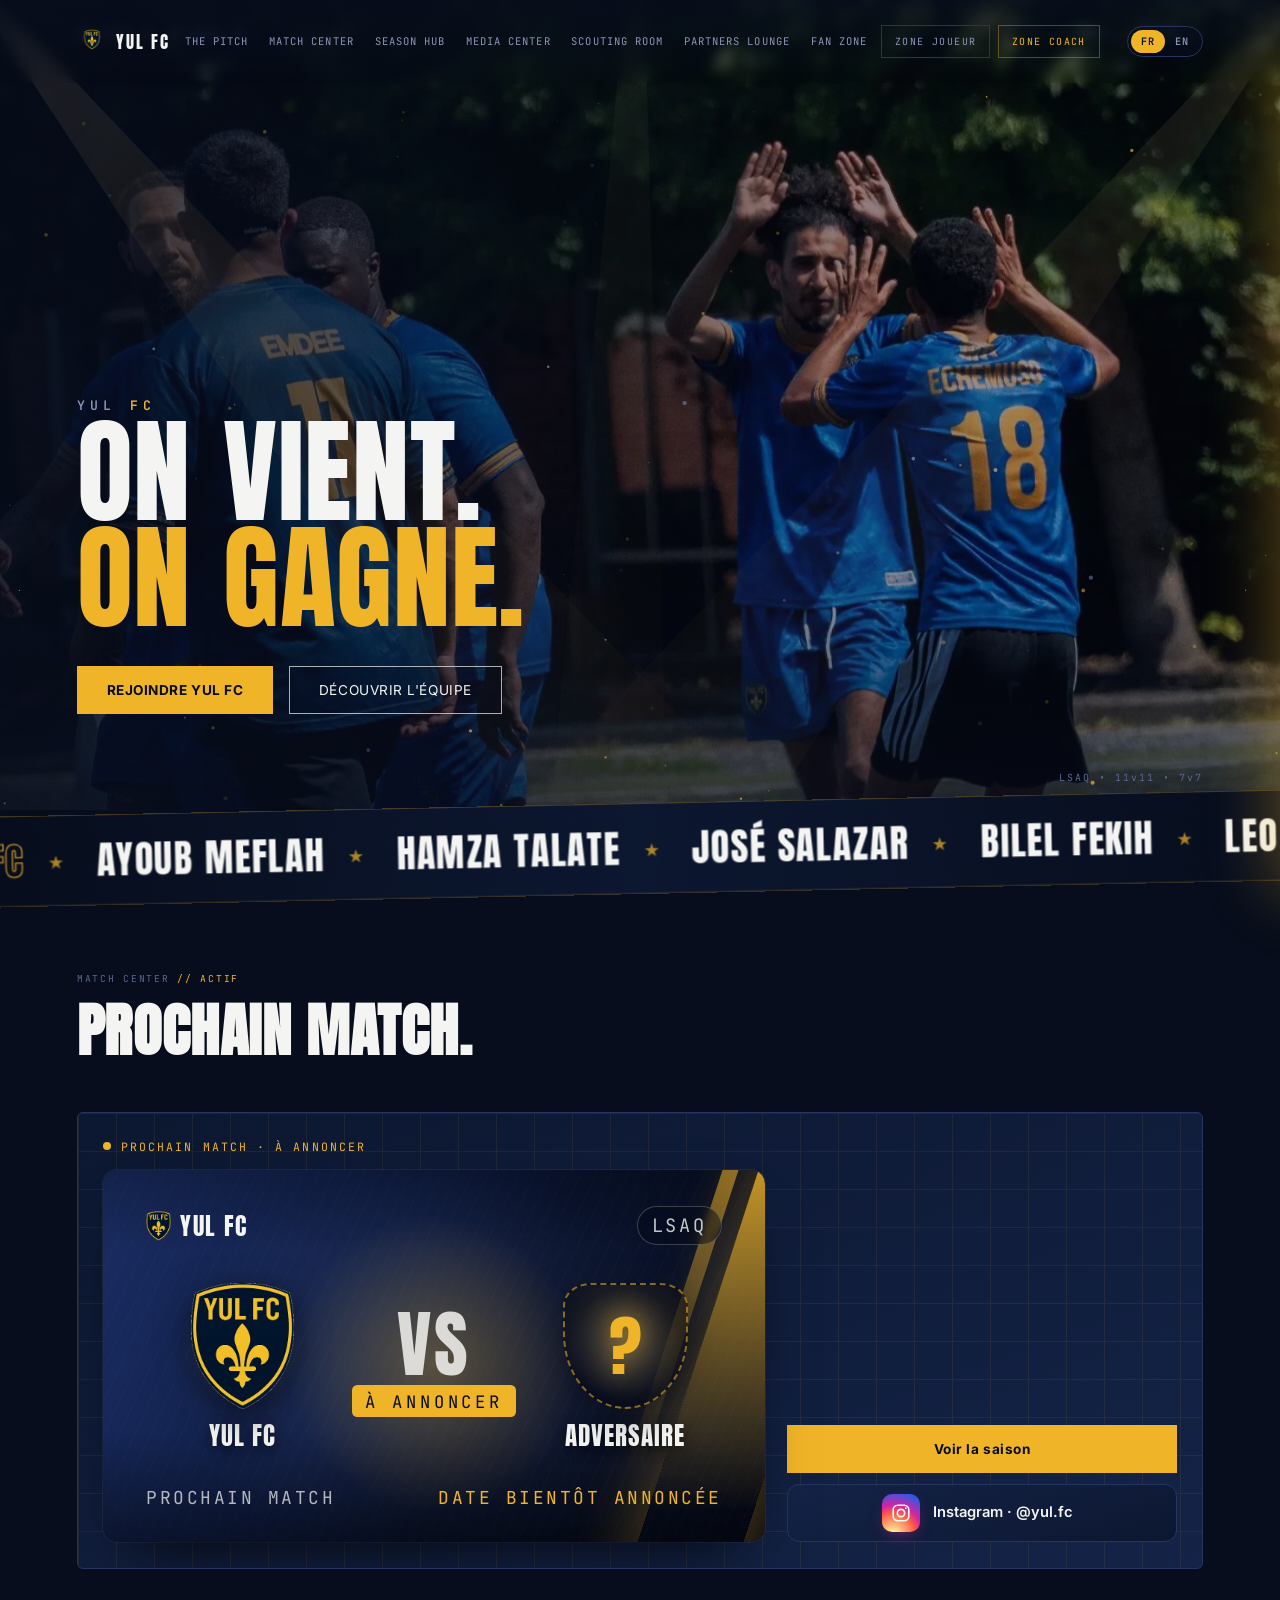
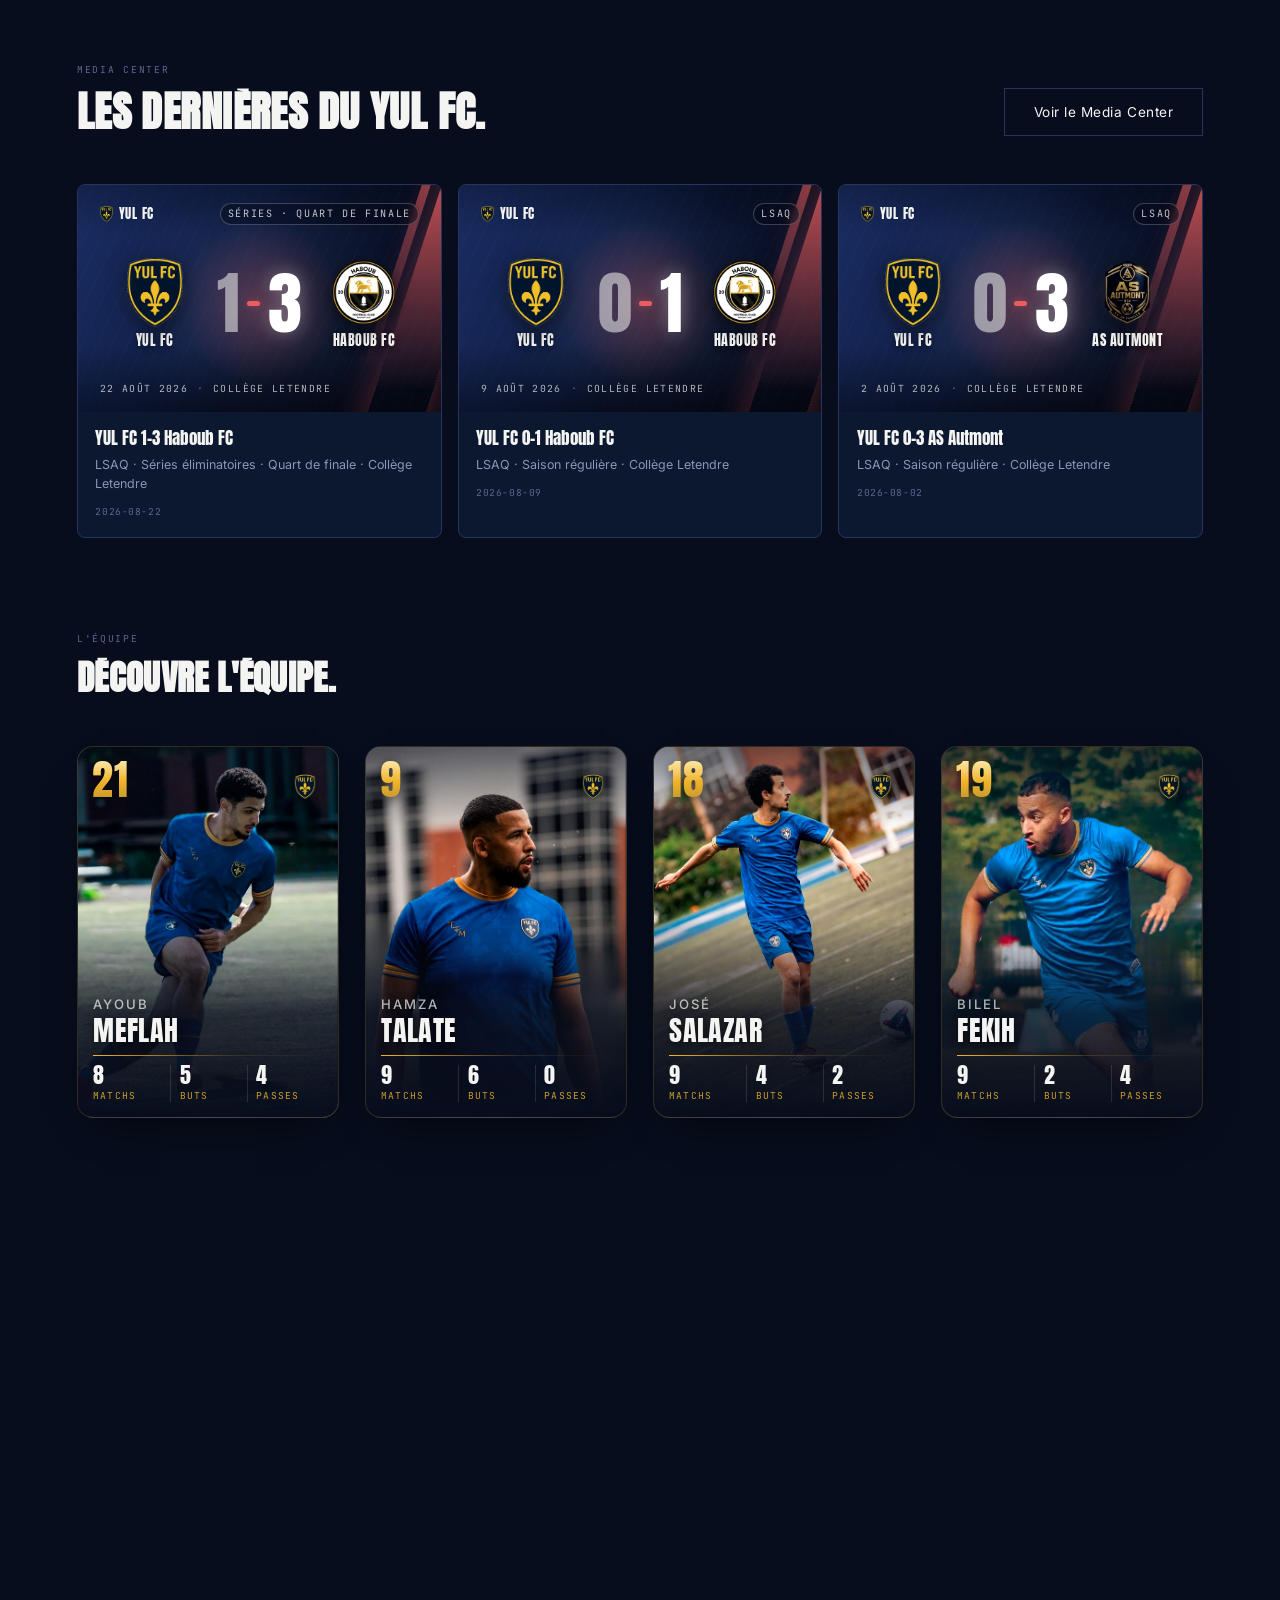
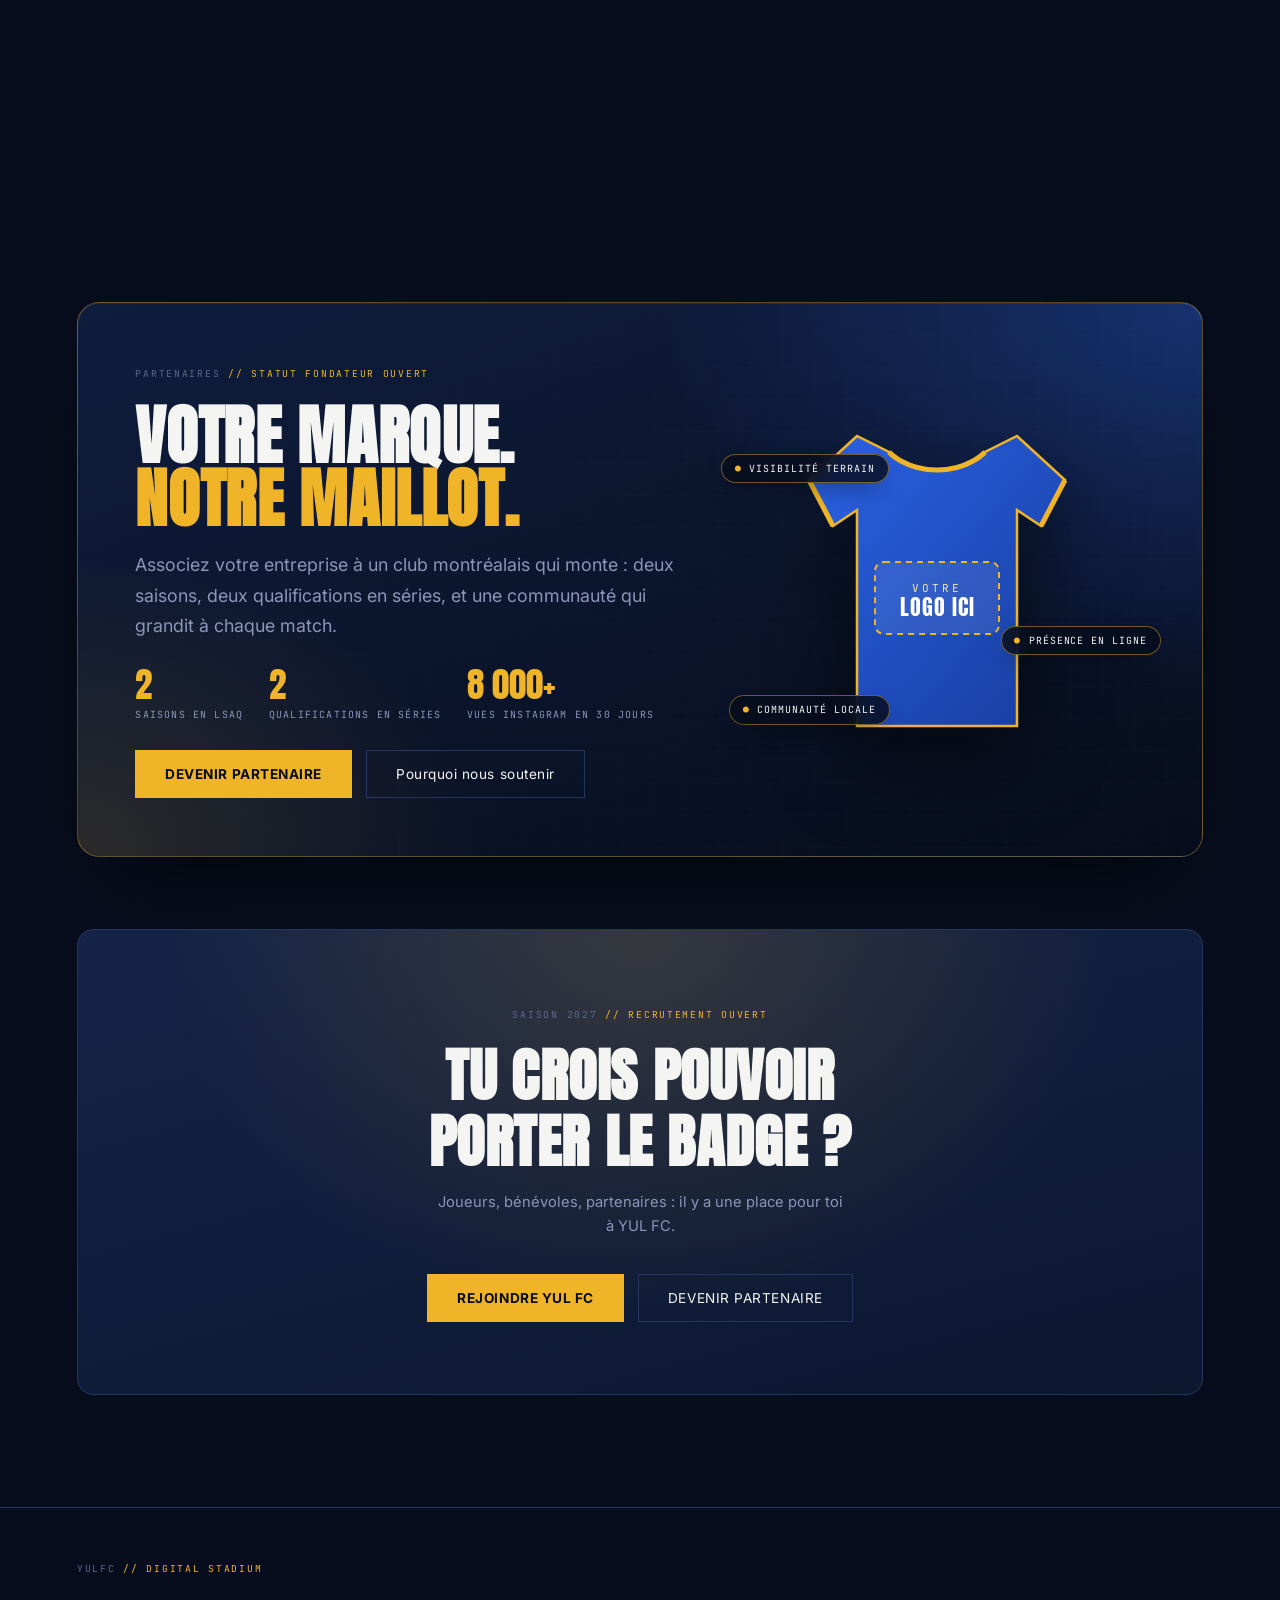
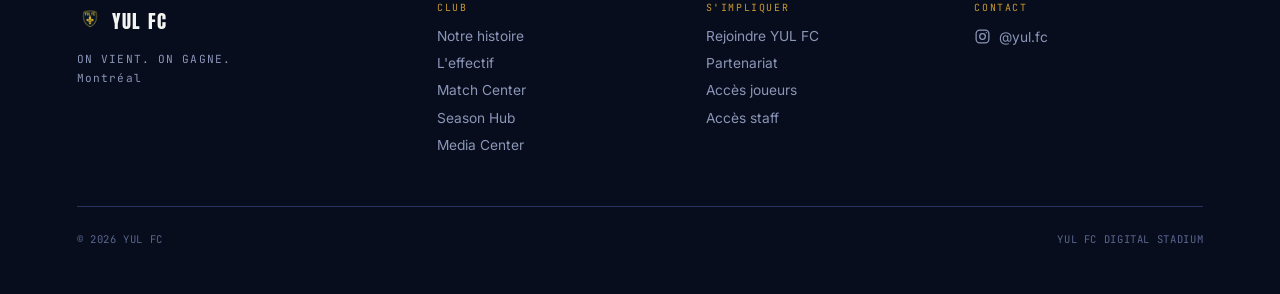
==== index.html @ a4aa226e "Lien Instagram épuré : sans sous-titre ni flèche Co-Authored-By: Claude Opus 5.5 <noreply@anthropic." ====
<!DOCTYPE html>
<html lang="fr">
<head>
<meta charset="UTF-8">
<meta name="viewport" content="width=device-width, initial-scale=1.0, viewport-fit=cover">
<title>YUL FC | On vient. On gagne.</title>
<link rel="icon" href="/favicon.ico" sizes="any">
<link rel="icon" type="image/png" sizes="32x32" href="/fx/favicon-32.png">
<link rel="apple-touch-icon" href="/fx/apple-touch-icon.png">
<link rel="manifest" href="/site.webmanifest">
<meta name="description" content="YUL FC, club de football amateur, Montréal. On vient. On gagne.">
<link rel="preconnect" href="https://fonts.googleapis.com">
<link href="https://fonts.googleapis.com/css2?family=Anton&family=Inter:wght@400;500;600;700;800&family=JetBrains+Mono:wght@400;500;600&display=swap" rel="stylesheet">
<style>
/* ============================================================
   YUL FC · TOKENS
   Navy: #070D1C (void) / #0C1730 (surface) / #142347 (raised)
   Gold: #F0B429 (signal) / #C99A2E (muted) / #FCE7A6 (pale)
   White: #F4F5F2 (ink) / #98A2C0 (dim)
   Display: Anton (condensed, sporty, headline only)
   Body: Inter
   Data: JetBrains Mono (stats, coordinates, timers)
   Signature: tactical coordinate grid + fleur-de-lis mark, drawn as
   live "pitch data" behind content · the club's crest becomes the
   site's visual language, not just a logo in the corner.
============================================================ */
:root{
  --void:#070D1C;
  --surface:#0C1730;
  --raised:#142347;
  --raised-2:#1B2E5C;
  --line:#26355F;
  --gold:#F0B429;
  --gold-dim:#C99A2E;
  --gold-pale:#FCE7A6;
  --ink:#F4F5F2;
  --dim:#8B96B8;
  --dim-2:#5B6690;
  --win:#3DDC84;
  --draw:#F0B429;
  --loss:#E85D5D;
  --ff-display:'Anton', sans-serif;
  --ff-body:'Inter', sans-serif;
  --ff-mono:'JetBrains Mono', monospace;
}
*{box-sizing:border-box; margin:0; padding:0;}
html{scroll-behavior:smooth;}
body{
  background:var(--void);
  color:var(--ink);
  font-family:var(--ff-body);
  overflow-x:hidden;
  -webkit-font-smoothing:antialiased;
}
@media (prefers-reduced-motion: reduce){
  *{animation-duration:0.01ms !important; animation-iteration-count:1 !important; transition-duration:0.01ms !important; scroll-behavior:auto !important;}
}
a{color:inherit; text-decoration:none;}
button{font-family:inherit; cursor:pointer;}
img{display:block; max-width:100%;}
::selection{background:var(--gold); color:var(--void);}

.eyebrow{
  font-family:var(--ff-mono);
  font-size:.72rem;
  letter-spacing:.28em;
  text-transform:uppercase;
  color:var(--gold);
  display:flex;
  align-items:center;
  gap:.6rem;
}
.eyebrow::before{
  content:'';
  width:22px; height:1px;
  background:var(--gold);
}
.section-pad{padding:7rem 6vw;}
@media (max-width:768px){ .section-pad{padding:4.5rem 6vw;} }

h1,h2,h3{ font-family:var(--ff-display); text-transform:uppercase; letter-spacing:.01em; line-height:0.95; }

/* Focus visibility */
a:focus-visible, button:focus-visible, input:focus-visible, textarea:focus-visible{
  outline:2px solid var(--gold); outline-offset:3px;
}


/* ============================================================
   INTRO / OPENING SEQUENCE
============================================================ */
#intro{
  position:fixed; inset:0; z-index:10000; background:var(--void);
  display:flex; align-items:center; justify-content:center; flex-direction:column;
  transition:opacity .5s ease, visibility .5s ease;
}
#intro.hide{ opacity:0; visibility:hidden; pointer-events:none; }
.intro-crest{
  width:72px; height:auto; opacity:0; transform:scale(.85);
  animation:crestIn .7s ease forwards .15s;
  filter:drop-shadow(0 0 24px rgba(240,180,41,.25));
}
@keyframes crestIn{ to{opacity:1; transform:scale(1);} }
.intro-line{
  width:0; height:1px; background:linear-gradient(90deg, transparent, var(--gold), transparent);
  margin:1.1rem 0; animation:lineSweep .5s ease forwards .55s;
}
@keyframes lineSweep{ to{width:180px;} }
.intro-word{
  font-family:var(--ff-display); font-size:1.6rem; letter-spacing:.4em; padding-left:.4em;
  opacity:0; animation:wordIn .4s ease forwards .8s;
}
@keyframes wordIn{ to{opacity:1;} }
.intro-tagline{
  font-family:var(--ff-mono); font-size:.7rem; letter-spacing:.3em; color:var(--gold-dim);
  margin-top:.8rem; opacity:0; animation:wordIn .4s ease forwards 1.15s;
}

/* ============================================================
   NAV
============================================================ */
header{
  position:fixed; top:0; left:0; right:0; z-index:500;
  display:flex; align-items:center; justify-content:space-between;
  padding:1.2rem 6vw;
  background:linear-gradient(180deg, rgba(7,13,28,.85), transparent);
  backdrop-filter:blur(6px);
}
.brand{ display:flex; align-items:center; gap:.6rem; }
.brand img{ width:30px; }
.brand span{ font-family:var(--ff-display); font-size:1.05rem; letter-spacing:.12em; }
nav.desktop-nav{ display:flex; gap:2.2rem; }
nav.desktop-nav a{
  font-family:var(--ff-mono); font-size:.72rem; letter-spacing:.14em; text-transform:uppercase;
  color:var(--dim); position:relative; padding-bottom:4px;
}
nav.desktop-nav a::after{
  content:''; position:absolute; left:0; bottom:0; width:0; height:1px; background:var(--gold);
  transition:width .25s ease;
}
nav.desktop-nav a:hover{ color:var(--ink); }
nav.desktop-nav a:hover::after{ width:100%; }
.nav-cta{
  font-family:var(--ff-mono); font-size:.72rem; letter-spacing:.14em; text-transform:uppercase;
  border:1px solid var(--gold); color:var(--gold); padding:.6rem 1.1rem;
  transition:background .25s ease, color .25s ease;
}
.nav-cta:hover{ background:var(--gold); color:var(--void); }
@media (max-width:900px){ nav.desktop-nav{ display:none; } #navCtaDesktop{ display:none; } }

/* Mobile menu */
.menu-btn{
  display:none; flex-direction:column; gap:5px; background:none; border:none; padding:.4rem;
  z-index:600;
}
.menu-btn span{ width:22px; height:2px; background:var(--ink); transition:transform .25s ease, opacity .25s ease; }
.menu-btn.open span:nth-child(1){ transform:translateY(7px) rotate(45deg); }
.menu-btn.open span:nth-child(2){ opacity:0; }
.menu-btn.open span:nth-child(3){ transform:translateY(-7px) rotate(-45deg); }
@media (max-width:900px){ .menu-btn{ display:flex; } }

.mobile-menu{
  position:fixed; inset:0; z-index:400; background:var(--void);
  display:flex; flex-direction:column; align-items:center; justify-content:center; gap:2rem;
  opacity:0; visibility:hidden; transform:translateY(-12px);
  transition:opacity .3s ease, visibility .3s ease, transform .3s ease;
}
.mobile-menu.open{ opacity:1; visibility:visible; transform:translateY(0); }
.mobile-menu a{
  font-family:var(--ff-display); font-size:1.8rem; letter-spacing:.04em; color:var(--ink);
}
.mobile-menu a:hover{ color:var(--gold); }
.mobile-menu .nav-cta{ margin-top:1rem; }

/* ============================================================
   HERO
============================================================ */
.hero{
  position:relative; min-height:90svh; display:flex; align-items:flex-end;
  padding:0 6vw 6rem; overflow:hidden;
  background:var(--void);
}
.hero-photo{
  position:absolute; inset:0; z-index:0; overflow:hidden; background:var(--surface);
}
.hero-photo-img{
  position:absolute; inset:0; width:100%; height:100%;
  object-fit:cover; object-position:50% 50%;
  --pan-x:70%; --pan-y:40%; --pan-scale:1.26;
  transform:scale(var(--pan-scale));
  transform-origin:var(--pan-x) var(--pan-y);
  animation:heroPhotoZoom 28s ease-in-out infinite alternate;
  will-change:transform;
}
@keyframes heroPhotoZoom{
  from{ transform:scale(var(--pan-scale)); }
  to{ transform:scale(calc(var(--pan-scale) + .06)); }
}
.hero-photo::after{
  content:''; position:absolute; inset:0; pointer-events:none;
  background:
    linear-gradient(90deg, rgba(7,13,28,.82) 0%, rgba(7,13,28,.5) 34%, rgba(7,13,28,.16) 62%, rgba(7,13,28,.05) 100%),
    linear-gradient(0deg, rgba(7,13,28,.5) 0%, rgba(7,13,28,0) 28%),
    rgba(7,13,28,.3);
}
.hero-coords{
  position:absolute; z-index:2; top:1.6rem; left:6vw; right:6vw;
  display:flex; justify-content:space-between;
  font-family:var(--ff-mono); font-size:.66rem; letter-spacing:.15em; color:var(--dim-2);
  pointer-events:none;
}
.hero-content{ position:relative; z-index:2; max-width:900px; }
.hero-content .eyebrow{ margin-bottom:1.4rem; opacity:0; animation:riseIn .7s ease forwards 1.4s; }
.hero-content .eyebrow:empty{ display:none; }
.hero-title{
  font-family:var(--ff-mono); font-size:.82rem; font-weight:600;
  letter-spacing:.4em; line-height:1; color:var(--dim);
  opacity:0; animation:riseIn .8s cubic-bezier(.2,.8,.2,1) forwards 1.5s;
}
.hero-title .accent{ color:var(--gold); }
.hero-motto{
  font-family:var(--ff-display); font-size:clamp(3.2rem, 9vw, 7.2rem); letter-spacing:.005em;
  line-height:.92; margin-top:.4rem;
  opacity:0; animation:riseIn .8s ease forwards 1.75s;
}
.hero-motto .w{ color:var(--ink); display:block; }
.hero-motto .g{ color:var(--gold); display:block; }
@keyframes riseIn{ from{opacity:0; transform:translateY(22px);} to{opacity:1; transform:translateY(0);} }
.hero-sub{
  margin-top:1.6rem; max-width:460px; color:var(--dim); font-size:.98rem; line-height:1.6;
  opacity:0; animation:riseIn .8s ease forwards 2s;
}
.hero-actions{ margin-top:2.2rem; display:flex; gap:1rem; flex-wrap:wrap; opacity:0; animation:riseIn .8s ease forwards 2.2s; }
.btn-primary{
  background:var(--gold); color:var(--void); font-weight:700; font-size:.85rem;
  letter-spacing:.04em; padding:.95rem 1.8rem; border:1px solid var(--gold);
  transition:transform .2s ease, box-shadow .2s ease;
}
.btn-primary:hover{ transform:translateY(-2px); box-shadow:0 10px 30px -8px rgba(240,180,41,.55); }
.btn-ghost{
  border:1px solid var(--line); color:var(--ink); font-size:.85rem; letter-spacing:.04em;
  padding:.95rem 1.8rem; transition:border-color .2s ease, background .2s ease, color .2s ease;
}
.btn-ghost:hover{ border-color:var(--gold); background:rgba(240,180,41,.06); }
.hero-actions .btn-ghost{ border-color:rgba(244,245,242,.7); background:rgba(7,13,28,.15); }
.hero-format-tag{
  position:absolute; z-index:2; bottom:1.6rem; right:6vw;
  font-family:var(--ff-mono); font-size:.62rem; letter-spacing:.2em; color:var(--dim-2);
  opacity:0; animation:riseIn .8s ease forwards 2.4s;
  pointer-events:none;
}
.scroll-cue{
  position:absolute; z-index:2; bottom:1.6rem; left:6vw; display:flex; align-items:center; gap:.6rem;
  font-family:var(--ff-mono); font-size:.62rem; letter-spacing:.2em; color:var(--dim-2);
  opacity:0; animation:riseIn .8s ease forwards 2.4s;
}
.scroll-cue .bar{ width:1px; height:34px; background:linear-gradient(180deg,var(--gold),transparent); position:relative; overflow:hidden;}
.scroll-cue .bar::after{
  content:''; position:absolute; top:-34px; left:0; width:100%; height:100%; background:var(--gold);
  animation:scrollTick 1.8s ease-in-out infinite;
}
@keyframes scrollTick{ 50%{ top:34px; } 100%{ top:34px; } }
@media (max-width:900px){
  .hero-photo-img{ --pan-x:64%; --pan-y:28%; --pan-scale:1.06; }
  .hero-photo::after{
    background:
      linear-gradient(0deg, rgba(7,13,28,.9) 0%, rgba(7,13,28,.4) 46%, rgba(7,13,28,.15) 68%),
      rgba(7,13,28,.26);
  }
}
@media (max-width:640px){
  .hero{ min-height:92svh; padding:0 6vw 5.5rem; }
  .hero-actions{ flex-direction:column; align-items:flex-start; gap:.9rem; }
  .hero-actions .btn-ghost{
    border:none; padding:0; background:none; color:var(--dim);
    font-size:.85rem; letter-spacing:.03em; text-decoration:underline; text-underline-offset:4px;
  }
  .hero-actions .btn-ghost:hover{ border-color:transparent; background:none; color:var(--ink); }
  .hero-format-tag{ display:none; }
}

/* ============================================================
   LIVE TICKER
============================================================ */
.ticker-wrap{
  background:var(--surface); border-top:1px solid var(--line); border-bottom:1px solid var(--line);
  padding:.85rem 0; overflow:hidden; position:relative;
}
.ticker-track{
  display:flex; gap:3.5rem; white-space:nowrap; width:max-content;
  animation:tickerMove 22s linear infinite;
  font-family:var(--ff-mono); font-size:.78rem; letter-spacing:.08em; color:var(--dim);
}
@keyframes tickerMove{ from{transform:translateX(0);} to{transform:translateX(-50%);} }
.ticker-track b{ color:var(--gold); }
.ticker-track .dot{ color:var(--dim-2); }

/* ============================================================
   SECTION HEADS
============================================================ */
.section-head{ display:flex; align-items:flex-end; justify-content:space-between; margin-bottom:3rem; gap:2rem; flex-wrap:wrap; }
.section-title{ font-size:clamp(2.2rem,5vw,3.6rem); line-height:1.15; }
.section-note{ max-width:340px; color:var(--dim); font-size:.92rem; line-height:1.6; padding-bottom:.4rem; }

/* ============================================================
   MATCH CENTER
============================================================ */
.match-center{ background:var(--void); }
.match-card{
  background:linear-gradient(160deg, var(--surface), var(--raised));
  border:1px solid var(--line); border-radius:6px; padding:3rem;
  position:relative; overflow:hidden;
}
.match-card::before{
  content:''; position:absolute; inset:0; opacity:.08; pointer-events:none;
  background-image:
    linear-gradient(var(--gold) 1px, transparent 1px),
    linear-gradient(90deg, var(--gold) 1px, transparent 1px);
  background-size:38px 38px;
}
.match-status{
  font-family:var(--ff-mono); font-size:.68rem; letter-spacing:.2em; color:var(--gold);
  display:flex; align-items:center; gap:.5rem; margin-bottom:2rem; position:relative; z-index:1;
}
.match-status .pulse{ width:6px; height:6px; border-radius:50%; background:var(--gold); animation:pulse 1.6s ease-in-out infinite; }
@keyframes pulse{ 0%,100%{opacity:1; transform:scale(1);} 50%{opacity:.4; transform:scale(1.4);} }
.match-teams{
  display:grid; grid-template-columns:1fr auto 1fr; align-items:center; gap:1.5rem;
  position:relative; z-index:1;
}
.team-block{ text-align:center; }
.team-crest{
  width:64px; height:64px; border-radius:50%; margin:0 auto .9rem;
  display:flex; align-items:center; justify-content:center;
  background:var(--raised-2); border:1px solid var(--line);
  font-family:var(--ff-display); font-size:1.1rem; color:var(--gold);
}
.team-crest.yul img{ width:38px; }
.team-crest.has-logo, .mp-team .crest.has-logo{ background:transparent; border-color:transparent; }
/* écusson YUL à la même taille que les logos adverses */
.team-crest.yul img{ width:auto !important; height:86%; }
.mp-team .crest.yul img{ width:auto !important; height:86%; }
.team-crest .opp-logo{ width:100%; height:100%; object-fit:contain; }
.mp-team .crest .opp-logo{ width:100%; height:100%; object-fit:contain; }
.archive-card .ac-opp{ display:inline-flex; width:30px; height:30px; margin-right:.6rem; vertical-align:-7px; align-items:center; justify-content:center; border-radius:50%; background:var(--raised-2); border:1px solid var(--line); overflow:hidden; }
.archive-card .ac-opp img{ width:100%; height:100%; object-fit:contain; }
.archive-card .ac-opp b{ font-family:var(--ff-display); font-weight:400; font-size:.75rem; color:var(--gold); }
.archive-card .ac-opp:has(img){ background:transparent; border-color:transparent; }
.team-name{ font-family:var(--ff-display); font-size:1.3rem; letter-spacing:.02em; }
.team-form{ display:flex; gap:.3rem; justify-content:center; margin-top:.7rem; }
.form-pip{
  width:20px; height:20px; border-radius:3px; font-family:var(--ff-mono); font-size:.62rem;
  display:flex; align-items:center; justify-content:center; font-weight:600;
}
.form-pip.W{ background:rgba(61,220,132,.15); color:var(--win); }
.form-pip.D{ background:rgba(240,180,41,.15); color:var(--draw); }
.form-pip.L{ background:rgba(232,93,93,.15); color:var(--loss); }
.match-vs{ text-align:center; }
.countdown{ display:flex; gap:1.1rem; }
.countdown div{ text-align:center; }
.countdown .num{ font-family:var(--ff-mono); font-size:1.9rem; color:var(--ink); font-weight:600; }
.countdown .lab{ font-family:var(--ff-mono); font-size:.6rem; letter-spacing:.18em; color:var(--dim-2); }
.match-vs .vs-mark{ font-family:var(--ff-display); font-size:1rem; color:var(--dim-2); margin-top:.6rem; letter-spacing:.1em; }
.match-meta{
  display:flex; justify-content:center; gap:2rem; margin-top:2.2rem; padding-top:1.8rem;
  border-top:1px solid var(--line); position:relative; z-index:1; flex-wrap:wrap;
}
.match-meta div{ font-family:var(--ff-mono); font-size:.72rem; color:var(--dim); letter-spacing:.06em; }
.match-meta b{ color:var(--ink); display:block; font-size:.82rem; margin-bottom:.2rem; }
@media (max-width:720px){
  .match-teams{ grid-template-columns:1fr; gap:1.6rem; }
  .match-card{ padding:2rem 1.4rem; }
}

/* ============================================================
   MATCH CENTER · full experience (public)
============================================================ */
.mc-public-tabs{ display:flex; gap:.6rem; margin-bottom:2rem; overflow-x:auto; -webkit-overflow-scrolling:touch; }
.mc-public-tabs button{
  background:var(--surface); border:1px solid var(--line); color:var(--dim); padding:.65rem 1.3rem; border-radius:20px;
  font-family:var(--ff-mono); font-size:.72rem; letter-spacing:.08em;
}
.mc-public-tabs button.active{ border-color:var(--gold); color:var(--gold); background:rgba(240,180,41,.08); }
.mc-public-view{ display:none; }
.mc-public-view.active{ display:block; animation:hubFade .3s ease; }

.status-pill{
  display:inline-flex; align-items:center; gap:.5rem; font-family:var(--ff-mono); font-size:.66rem;
  letter-spacing:.16em; text-transform:uppercase; padding:.4rem .9rem; border-radius:20px; border:1px solid var(--line); color:var(--dim);
}
.status-pill.upcoming{ color:var(--gold); border-color:var(--gold-dim); }
.status-pill.live{ color:var(--loss); border-color:var(--loss); }
.status-pill.live .pulse{ background:var(--loss); }
.status-pill.half-time{ color:var(--gold); border-color:var(--gold-dim); }
.status-pill.full-time{ color:var(--dim); }
.status-pill.postponed, .status-pill.cancelled{ color:var(--loss); }

.form-guide{ display:flex; align-items:center; gap:1rem; margin-top:2rem; flex-wrap:wrap; }
.form-guide .fg-label{ font-family:var(--ff-mono); font-size:.68rem; letter-spacing:.1em; color:var(--dim); }
.form-guide .pips{ display:flex; gap:.35rem; }

.season-record-grid{ display:grid; grid-template-columns:repeat(4,1fr); gap:1px; background:var(--line); margin-top:1rem; border:1px solid var(--line); border-radius:6px; overflow:hidden; }
.season-record-grid > div{ background:var(--void); padding:1.4rem 1rem; text-align:center; }
.season-record-grid .v{ font-family:var(--ff-mono); font-size:1.5rem; color:var(--gold); font-weight:600; }
.season-record-grid .l{ font-family:var(--ff-mono); font-size:.58rem; color:var(--dim); letter-spacing:.08em; margin-top:.4rem; text-transform:uppercase; }
@media (max-width:640px){ .season-record-grid{ grid-template-columns:repeat(2,1fr); } }

.archive-filters{ display:flex; gap:.5rem; overflow-x:auto; margin-bottom:1.4rem; }
.archive-filters button{
  flex-shrink:0; background:var(--surface); border:1px solid var(--line); color:var(--dim); padding:.5rem 1rem; border-radius:20px;
  font-family:var(--ff-mono); font-size:.66rem; letter-spacing:.06em;
}
.archive-filters button.active{ border-color:var(--gold); color:var(--gold); }
.archive-grid{ display:grid; grid-template-columns:repeat(auto-fill, minmax(260px,1fr)); gap:1rem; }
.archive-card{
  background:var(--surface); border:1px solid var(--line); border-radius:8px; padding:1.3rem 1.4rem; cursor:pointer;
  transition:border-color .25s ease, transform .25s ease;
}
.archive-card:hover{ border-color:var(--gold-dim); transform:translateY(-3px); }
.archive-card .ac-score{ font-family:var(--ff-display); font-size:1.3rem; }
.archive-card .ac-score .res{ font-size:.7rem; font-family:var(--ff-mono); padding:.15rem .5rem; border-radius:4px; margin-left:.6rem; vertical-align:middle; }
.archive-card .ac-score .res.W{ background:rgba(61,220,132,.15); color:var(--win); }
.archive-card .ac-score .res.D{ background:rgba(240,180,41,.15); color:var(--draw); }
.archive-card .ac-score .res.L{ background:rgba(232,93,93,.15); color:var(--loss); }
.archive-card .ac-meta{ font-family:var(--ff-mono); font-size:.66rem; color:var(--dim); margin-top:.6rem; letter-spacing:.04em; }

/* Match Page overlay */
#matchPage{
  position:fixed; inset:0; z-index:5500; background:#03050C;
  display:flex; flex-direction:column;
  opacity:0; visibility:hidden; transform:translateY(16px);
  transition:opacity .3s ease, visibility .3s ease, transform .3s ease;
}
#matchPage.open{ opacity:1; visibility:visible; transform:translateY(0); }
/* ---- Fiche de match : bas de page ---- */
.mp-info{ display:grid; grid-template-columns:repeat(auto-fit, minmax(150px,1fr)); gap:.6rem; margin:.4rem auto 1rem; max-width:760px; text-align:left; }
.mp-info > div{ background:linear-gradient(160deg, var(--raised), var(--surface)); border:1px solid var(--line); border-radius:10px; padding:.75rem .9rem; }
.mp-info span{ display:block; font-family:var(--ff-mono); font-size:.58rem; letter-spacing:.18em; color:var(--gold-dim); }
.mp-info b{ display:block; margin-top:.3rem; font-family:var(--ff-body); font-weight:600; font-size:.88rem; color:var(--ink); line-height:1.3; }
.mp-actions{ display:flex; flex-wrap:wrap; justify-content:center; gap:.5rem; margin-top:.4rem; }
.mp-act{ display:inline-flex; align-items:center; gap:.45rem; padding:.6rem .95rem; border-radius:999px; border:1px solid var(--line); background:var(--surface);
  color:var(--ink); font-family:var(--ff-mono); font-size:.68rem; letter-spacing:.08em; text-transform:uppercase; text-decoration:none; cursor:pointer; transition:border-color .2s, color .2s, transform .2s; }
.mp-act:hover{ border-color:var(--gold); color:var(--gold); transform:translateY(-1px); }
.mp-act svg{ width:16px; height:16px; fill:none; stroke:currentColor; stroke-width:1.8; stroke-linecap:round; stroke-linejoin:round; }
.mp-act.gold{ background:var(--gold); border-color:var(--gold); color:#14100A; }
.mp-act.gold:hover{ color:#14100A; filter:brightness(1.08); }
#matchPage .modal-section-title{ display:flex; align-items:center; gap:.8rem; font-size:.66rem; color:var(--gold); margin:2rem 0 .9rem; }
#matchPage .modal-section-title::after{ content:''; flex:1; height:1px; background:linear-gradient(90deg, var(--line), transparent); }
.mp-h2h{ background:linear-gradient(160deg, var(--raised), var(--surface)); border:1px solid var(--line); border-radius:14px; padding:1.1rem; }
.mp-h2h-top{ display:grid; grid-template-columns:1fr auto 1fr; align-items:center; text-align:center; gap:.6rem; }
.mp-h2h-side img, .mp-h2h-side i{ display:block; height:46px; width:auto; margin:0 auto .5rem; font-style:normal; font-family:var(--ff-display); color:var(--gold); line-height:46px; }
.mp-h2h-side b, .mp-h2h-mid b{ display:block; font-family:var(--ff-display); font-weight:400; font-size:2.2rem; line-height:1; }
.mp-h2h-side span, .mp-h2h-mid span{ display:block; font-family:var(--ff-mono); font-size:.56rem; letter-spacing:.16em; color:var(--dim); margin-top:.3rem; }
.mp-h2h-side:first-child b{ color:var(--win); } .mp-h2h-side:last-child b{ color:var(--loss); }
.mp-h2h-mid em{ display:block; font-style:normal; font-family:var(--ff-mono); font-size:.6rem; letter-spacing:.1em; color:var(--dim-2); margin-top:.7rem; }
.mp-h2h-bar{ display:flex; height:6px; border-radius:4px; overflow:hidden; gap:2px; margin:1rem 0 .8rem; background:var(--void); }
.mp-h2h-bar i{ display:block; } .mp-h2h-bar .w{ background:var(--win); } .mp-h2h-bar .d{ background:var(--draw); } .mp-h2h-bar .l{ background:var(--loss); }
.mp-h2h-list{ display:flex; flex-direction:column; gap:.35rem; }
.mp-h2h-row{ display:grid; grid-template-columns:28px 54px 1fr auto; align-items:center; gap:.7rem; padding:.55rem .7rem; border-radius:8px; border:1px solid transparent;
  background:rgba(7,13,28,.45); color:var(--ink); font:inherit; text-align:left; cursor:pointer; }
.mp-h2h-row:hover{ border-color:var(--line); }
.mp-h2h-row.cur{ border-color:var(--gold-dim); background:rgba(240,180,41,.07); cursor:default; }
.mp-h2h-row .res, .mp-form-item .fi-res{ display:grid; place-items:center; width:24px; height:24px; border-radius:6px; font-family:var(--ff-mono); font-size:.68rem; font-weight:700; color:#070D1C; }
.res.W, .mp-form-item.W .fi-res{ background:var(--win); } .res.D, .mp-form-item.D .fi-res{ background:var(--draw); } .res.L, .mp-form-item.L .fi-res{ background:var(--loss); }
.mp-h2h-row .sc{ font-family:var(--ff-display); font-size:1.2rem; }
.mp-h2h-row .dt{ font-family:var(--ff-mono); font-size:.66rem; color:var(--dim); }
.mp-h2h-row .cp{ font-family:var(--ff-mono); font-size:.58rem; letter-spacing:.1em; color:var(--dim-2); text-transform:uppercase; }
.mp-form{ display:grid; grid-template-columns:repeat(5, 1fr); gap:.5rem; }
.mp-form-item{ display:flex; flex-direction:column; align-items:center; gap:.45rem; padding:.7rem .3rem; border-radius:10px; border:1px solid var(--line);
  background:linear-gradient(160deg, var(--raised), var(--surface)); color:var(--ink); font:inherit; cursor:pointer; transition:transform .2s, border-color .2s; }
.mp-form-item:hover{ transform:translateY(-2px); border-color:var(--gold-dim); }
.mp-form-item .fi-logo{ height:30px; display:grid; place-items:center; font-family:var(--ff-display); color:var(--gold); font-size:.8rem; }
.mp-form-item .fi-logo img{ height:30px; width:auto; }
.mp-form-item .fi-sc{ font-family:var(--ff-display); font-size:1rem; }
.mp-video{ box-shadow:0 20px 40px -24px rgba(0,0,0,.9), 0 0 0 1px var(--line); }
.mp-body{ flex:1; overflow-y:auto; padding:1.4rem 1.3rem 3rem; max-width:760px; margin:0 auto; width:100%; }
.mp-hero{ text-align:center; padding:1.2rem 0 1.8rem; border-bottom:1px solid var(--line); margin-bottom:1.6rem; }
.mp-hero .mp-comp{ font-family:var(--ff-mono); font-size:.64rem; letter-spacing:.16em; color:var(--dim-2); margin-top:.6rem; }
.mp-teams{ display:grid; grid-template-columns:1fr auto 1fr; align-items:center; gap:1rem; margin-top:1.2rem; }
.mp-team{ text-align:center; }
.mp-team .crest{
  width:56px; height:56px; border-radius:50%; margin:0 auto .6rem; background:var(--raised-2); border:1px solid var(--line);
  display:flex; align-items:center; justify-content:center; font-family:var(--ff-display); color:var(--gold);
}
.mp-team .crest img{ width:34px; }
.mp-team .nm{ font-family:var(--ff-display); font-size:1.1rem; }
.mp-score{ font-family:var(--ff-mono); font-size:2.4rem; font-weight:700; color:var(--ink); }
.mp-score .sep{ color:var(--dim-2); margin:0 .3rem; }
.mp-countdown{ display:flex; gap:1.2rem; justify-content:center; }
.mp-countdown .n{ font-family:var(--ff-mono); font-size:1.6rem; color:var(--gold); font-weight:600; }
.mp-countdown .l{ font-family:var(--ff-mono); font-size:.56rem; color:var(--dim-2); letter-spacing:.14em; }
.mp-meta-row{ display:flex; justify-content:center; gap:1.6rem; margin-top:1.4rem; flex-wrap:wrap; }
.mp-meta-row div{ font-family:var(--ff-mono); font-size:.7rem; color:var(--dim); }
.mp-meta-row b{ display:block; color:var(--ink); font-size:.8rem; margin-top:.2rem; font-family:var(--ff-body); }
.mp-directions{
  display:inline-block; margin-top:1rem; font-family:var(--ff-mono); font-size:.68rem; letter-spacing:.08em;
  color:var(--gold); border:1px solid var(--gold-dim); padding:.5rem 1rem; border-radius:20px;
}

.mp-pitch-wrap{ position:relative; background:linear-gradient(180deg,#0E1E14,#0A160F); border:1px solid var(--line); border-radius:10px; padding:1.2rem; aspect-ratio:3/4; max-width:340px; margin:0 auto; }
.mp-pitch-wrap svg{ width:100%; height:100%; position:absolute; inset:0; opacity:.35; }
.mp-slot{
  position:absolute; width:50px; text-align:center; transform:translate(-50%,-50%); opacity:0;
  animation:hubFade .5s ease forwards;
}
.mp-slot .circ{
  width:36px; height:36px; border-radius:50%; background:var(--raised); border:1.5px solid var(--gold-dim);
  display:flex; align-items:center; justify-content:center; font-family:var(--ff-mono); font-size:.68rem; color:var(--gold);
  margin:0 auto .3rem;
}
.mp-slot .nm{ font-family:var(--ff-mono); font-size:.52rem; color:var(--ink); background:rgba(3,5,12,.6); border-radius:3px; padding:.1rem .3rem; }

.mp-bench-grid{ display:grid; grid-template-columns:repeat(auto-fill, minmax(140px,1fr)); gap:.7rem; margin-top:1rem; }
.mp-bench-card{ background:var(--surface); border:1px solid var(--line); border-radius:6px; padding:.7rem .8rem; display:flex; align-items:center; gap:.6rem; }
.mp-bench-card .n{ font-family:var(--ff-display); font-size:1.2rem; color:var(--gold); }
.mp-bench-card div div:first-child{ font-family:var(--ff-mono); font-size:.72rem; color:var(--ink); }
.mp-bench-card div div:last-child{ font-family:var(--ff-mono); font-size:.58rem; color:var(--dim); }

.mp-timeline{ margin-top:1rem; }
.mp-event{ display:flex; gap:1rem; padding:.8rem 0; border-bottom:1px solid var(--line); align-items:flex-start; }
.mp-event .min{ font-family:var(--ff-mono); font-size:.78rem; color:var(--gold); width:36px; flex-shrink:0; }
.mp-event .desc{ font-family:var(--ff-body); font-size:.86rem; color:var(--ink); }
.mp-event .desc small{ display:block; font-family:var(--ff-mono); font-size:.66rem; color:var(--dim); margin-top:.2rem; }

.mp-stat-row{ margin-bottom:1rem; }
.mp-stat-row .labels{ display:flex; justify-content:space-between; font-family:var(--ff-mono); font-size:.72rem; color:var(--ink); margin-bottom:.4rem; }
.mp-stat-bar{ display:flex; height:8px; border-radius:4px; overflow:hidden; background:var(--raised); }
.mp-stat-bar .a{ background:var(--gold); }
.mp-stat-bar .b{ background:var(--dim-2); }

.potm-card{
  background:linear-gradient(155deg,#1B2E5C,#0A1428); border:1px solid var(--gold-dim); border-radius:10px;
  padding:1.8rem; text-align:center; position:relative; overflow:hidden;
}
.potm-card::after{ content:''; position:absolute; inset:0; background:radial-gradient(circle at 50% 0%, rgba(240,180,41,.18), transparent 70%); pointer-events:none; }
.potm-card .pt-tag{ font-family:var(--ff-mono); font-size:.62rem; letter-spacing:.2em; color:var(--gold); position:relative; }
.potm-card .pt-num{ font-family:var(--ff-display); font-size:3rem; color:rgba(244,245,242,.18); margin-top:.4rem; }
.potm-card .pt-name{ font-family:var(--ff-display); font-size:1.5rem; position:relative; margin-top:-.6rem; }
.potm-card .pt-pos{ font-family:var(--ff-mono); font-size:.68rem; color:var(--dim); margin-top:.3rem; }
.potm-card .pt-rating{ font-family:var(--ff-mono); font-size:1.6rem; color:var(--gold); margin-top:.8rem; font-weight:700; }

.ratings-list{ margin-top:.6rem; }
.rating-row{ display:flex; justify-content:space-between; align-items:center; padding:.6rem 0; border-bottom:1px solid var(--line); }
.rating-row .rn{ font-family:var(--ff-body); font-size:.86rem; color:var(--ink); }
.rating-row .rv{ font-family:var(--ff-mono); font-size:.9rem; font-weight:700; color:var(--gold); }
.rating-row.top .rn::after{ content:' ⭐'; }

.share-row{ display:flex; gap:.6rem; flex-wrap:wrap; margin-top:1rem; }
.share-row button{
  background:var(--surface); border:1px solid var(--line); color:var(--ink); padding:.6rem 1rem; border-radius:6px;
  font-family:var(--ff-mono); font-size:.7rem; letter-spacing:.04em;
}
.share-row button:hover{ border-color:var(--gold); color:var(--gold); }

/* ============================================================
   PLAYERS
============================================================ */
.players-grid{
  display:grid; grid-template-columns:repeat(auto-fill, minmax(240px,1fr)); gap:1.4rem;
}
.player-card{
  background:linear-gradient(165deg, var(--raised), var(--surface));
  border:1px solid var(--line); border-radius:10px; overflow:hidden;
  position:relative; cursor:pointer;
  transition:transform .35s cubic-bezier(.2,.8,.2,1), border-color .35s ease, box-shadow .35s ease;
}
.player-card::before{
  content:''; position:absolute; inset:0; border-radius:10px; padding:1px;
  background:linear-gradient(160deg, rgba(240,180,41,.5), transparent 40%);
  -webkit-mask:linear-gradient(#fff 0 0) content-box, linear-gradient(#fff 0 0);
  -webkit-mask-composite:xor; mask-composite:exclude;
  opacity:0; transition:opacity .35s ease; pointer-events:none; z-index:2;
}
.player-card:hover{ transform:translateY(-8px) scale(1.015); border-color:var(--gold-dim); box-shadow:0 20px 40px -16px rgba(0,0,0,.6); }
.player-card:hover::before{ opacity:1; }
.player-card:hover .player-num{ transform:scale(1.06); opacity:.14; }
.player-card:hover .player-photo::after{ opacity:1; }
.player-photo{
  aspect-ratio:3/4; background:linear-gradient(160deg,#1B2E5C,#0C1730);
  display:flex; align-items:center; justify-content:center; position:relative; overflow:hidden;
}
.player-photo::after{
  content:''; position:absolute; inset:0; opacity:.7; transition:opacity .35s ease;
  background:radial-gradient(circle at 30% 20%, rgba(240,180,41,.16), transparent 60%);
}
.player-num{ font-family:var(--ff-display); font-size:4.6rem; color:rgba(244,245,242,.09); transition:transform .35s ease, opacity .35s ease; }
.player-info{ padding:1.1rem 1.1rem 1.2rem; position:relative; z-index:1; }
.player-name{ font-family:var(--ff-display); font-size:1.1rem; letter-spacing:.02em; }
.player-pos{ font-family:var(--ff-mono); font-size:.66rem; letter-spacing:.12em; color:var(--gold); text-transform:uppercase; margin-top:.4rem; display:block; }
.player-nat{ display:flex; align-items:center; gap:.4rem; margin-top:.5rem; font-family:var(--ff-mono); font-size:.68rem; color:var(--dim); }
.player-nat .flag{ font-size:.85rem; line-height:1; }
.modal-bio-row .flag{ font-size:.85rem; margin-right:.3rem; }
.player-badge{
  position:absolute; top:.9rem; left:.9rem; font-family:var(--ff-mono); font-size:.7rem;
  color:var(--gold); background:rgba(7,13,28,.55); backdrop-filter:blur(4px);
  padding:.25rem .5rem; border-radius:3px; border:1px solid var(--line); z-index:1;
}

/* Player modal · professional club profile */
.player-modal{
  position:fixed; inset:0; z-index:5500; display:flex; align-items:center; justify-content:center;
  background:rgba(5,9,20,.82); backdrop-filter:blur(6px); opacity:0; pointer-events:none;
  transition:opacity .3s ease; padding:5vw;
}
.player-modal.open{ opacity:1; pointer-events:auto; }
.modal-panel{
  background:var(--surface); border:1px solid var(--line); border-radius:10px; max-width:640px; width:100%;
  padding:2.4rem; position:relative; transform:translateY(16px); transition:transform .35s ease;
  max-height:88vh; overflow-y:auto;
}
.player-modal.open .modal-panel{ transform:translateY(0); }
.modal-close{
  position:absolute; top:1.2rem; right:1.2rem; background:none; border:1px solid var(--line);
  color:var(--dim); width:34px; height:34px; border-radius:50%; font-size:1rem; z-index:1;
}
.modal-close:hover{ color:var(--ink); border-color:var(--gold); }
.modal-head{ display:flex; align-items:center; gap:1.4rem; margin-bottom:.6rem; position:relative; }
.modal-num{ font-family:var(--ff-display); font-size:3.4rem; color:var(--gold); line-height:1; }
.modal-bio-row{
  display:flex; gap:1.4rem; margin:1.2rem 0 1.6rem; padding:1rem 0; border-top:1px solid var(--line); border-bottom:1px solid var(--line);
  flex-wrap:wrap;
}
.modal-bio-row div{ font-family:var(--ff-mono); font-size:.68rem; color:var(--dim); }
.modal-bio-row b{ display:block; color:var(--ink); font-size:.86rem; margin-top:.2rem; font-family:var(--ff-body); font-weight:600; }
.modal-section-title{ font-family:var(--ff-mono); font-size:.62rem; letter-spacing:.2em; color:var(--gold-dim); margin:1.6rem 0 .8rem; }
.modal-section-title:first-of-type{ margin-top:0; }
.modal-stats{ display:grid; grid-template-columns:repeat(4,1fr); gap:.8rem; }
.modal-stat{ background:var(--raised); border-radius:5px; padding:.85rem .5rem; text-align:center; }
.modal-stat .v{ font-family:var(--ff-mono); font-size:1.25rem; color:var(--ink); font-weight:600; }
.modal-stat .l{ font-family:var(--ff-mono); font-size:.54rem; letter-spacing:.1em; color:var(--dim); margin-top:.3rem; }

/* ============================================================
   STATS / DATA VIZ
============================================================ */
.stats-band{ background:var(--surface); border-top:1px solid var(--line); border-bottom:1px solid var(--line); }
.stats-grid{ display:grid; grid-template-columns:repeat(4,1fr); gap:2px; background:var(--line); }
.stat-cell{ background:var(--void); padding:2.6rem 1.6rem; text-align:center; }
.stat-cell .big{ font-family:var(--ff-mono); font-size:clamp(2.2rem,4.5vw,3.4rem); color:var(--gold); font-weight:600; }
.stat-cell .cap{ font-family:var(--ff-mono); font-size:.66rem; letter-spacing:.16em; color:var(--dim); margin-top:.5rem; text-transform:uppercase; }
@media (max-width:720px){ .stats-grid{ grid-template-columns:repeat(2,1fr); } }

.bar-viz{ margin-top:3.5rem; display:flex; flex-direction:column; gap:1.1rem; }
.bar-row{ display:grid; grid-template-columns:110px 1fr 50px; align-items:center; gap:1rem; }
.bar-row .lab{ font-family:var(--ff-mono); font-size:.72rem; color:var(--dim); }
.bar-track{ height:8px; background:var(--raised); border-radius:4px; overflow:hidden; }
.bar-fill{ height:100%; width:0; background:linear-gradient(90deg,var(--gold-dim),var(--gold)); border-radius:4px; transition:width 1.2s cubic-bezier(.2,.8,.2,1); }
.bar-row .pct{ font-family:var(--ff-mono); font-size:.78rem; color:var(--ink); text-align:right; }

/* ============================================================
   TIMELINE
============================================================ */
.timeline-scroll{ display:flex; gap:1rem; overflow-x:auto; padding-bottom:1.2rem; scrollbar-width:thin; scrollbar-color:var(--line) transparent; }
.timeline-scroll::-webkit-scrollbar{ height:6px; }
.timeline-scroll::-webkit-scrollbar-thumb{ background:var(--line); border-radius:3px; }
.tl-item{
  flex:0 0 130px; background:var(--surface); border:1px solid var(--line); border-radius:6px;
  padding:1.2rem 1rem; cursor:pointer; transition:border-color .25s ease, transform .25s ease;
}
.tl-item:hover{ transform:translateY(-4px); border-color:var(--gold-dim); }
.tl-item .mnum{ font-family:var(--ff-mono); font-size:.62rem; letter-spacing:.14em; color:var(--dim-2); }
.tl-item .res{ font-family:var(--ff-display); font-size:1.8rem; margin-top:.5rem; }
.tl-item.W .res{ color:var(--win); } .tl-item.D .res{ color:var(--draw); } .tl-item.L .res{ color:var(--loss); }
.tl-item .score{ font-family:var(--ff-mono); font-size:.72rem; color:var(--dim); margin-top:.4rem; }
.tl-item .opp{ font-family:var(--ff-mono); font-size:.6rem; color:var(--dim-2); margin-top:.35rem; letter-spacing:.04em; white-space:nowrap; overflow:hidden; text-overflow:ellipsis; }

/* ============================================================
   RECRUITMENT
============================================================ */
.recruit{
  background:linear-gradient(160deg, var(--raised), var(--surface));
  border-radius:8px; padding:4rem 3rem; position:relative; overflow:hidden;
}
.recruit::after{
  content:''; position:absolute; right:-10%; top:-30%; width:60%; height:160%;
  background:radial-gradient(circle, rgba(240,180,41,.10), transparent 65%);
  pointer-events:none;
}
.recruit-title{ font-size:clamp(2.4rem,6vw,4.4rem); position:relative; z-index:1; }
.recruit-title .line2{ color:var(--gold); }
.recruit-copy{ max-width:520px; color:var(--dim); margin:1.4rem 0 2.2rem; font-size:1rem; line-height:1.7; position:relative; z-index:1; }
.steps-preview{ display:flex; gap:1rem; flex-wrap:wrap; margin-bottom:2.4rem; position:relative; z-index:1; }
.step-chip{
  font-family:var(--ff-mono); font-size:.68rem; letter-spacing:.08em; color:var(--dim);
  border:1px solid var(--line); padding:.5rem .9rem; border-radius:4px; display:flex; gap:.5rem; align-items:center;
}
.step-chip b{ color:var(--gold); }
.progress-track{ height:3px; background:var(--line); border-radius:2px; margin-bottom:2.4rem; max-width:420px; position:relative; z-index:1;}
.progress-fill{ height:100%; width:20%; background:var(--gold); border-radius:2px; }

/* ============================================================
   SPONSORS
============================================================ */
.sponsors-band{ background:var(--void); }
.sponsor-hero-title{ font-size:clamp(2.6rem,7vw,5rem); }
.sponsor-hero-title .fr{ color:var(--dim); font-size:.5em; display:block; margin-top:.3rem; letter-spacing:.02em; }
.jersey-wrap{ display:grid; grid-template-columns:1fr 1.1fr; gap:3.5rem; align-items:center; margin-top:3.5rem; }
@media (max-width:860px){ .jersey-wrap{ grid-template-columns:1fr; } }
.jersey-svg-wrap{ position:relative; display:flex; justify-content:center; }
.zone-list{ display:flex; flex-direction:column; gap:.7rem; }
.zone-btn{
  text-align:left; background:var(--surface); border:1px solid var(--line); border-radius:5px;
  padding:1rem 1.2rem; color:var(--dim); font-family:var(--ff-mono); font-size:.78rem; letter-spacing:.06em;
  display:flex; justify-content:space-between; align-items:center; transition:border-color .2s ease, color .2s ease, background .2s ease;
}
.zone-btn:hover, .zone-btn.active{ border-color:var(--gold); color:var(--ink); background:var(--raised); }
.zone-btn .status{ font-size:.66rem; color:var(--gold); }
.zone-note{
  margin-top:1rem; font-family:var(--ff-mono); font-size:.74rem; color:var(--gold-pale);
  background:rgba(240,180,41,.08); border:1px solid rgba(240,180,41,.25); border-radius:5px; padding:.9rem 1.1rem;
}
#jerseyZone{ transition:opacity .2s ease; opacity:.9; }

.audience-grid{ display:grid; grid-template-columns:repeat(4,1fr); gap:1.4rem; margin-top:3rem; }
@media (max-width:720px){ .audience-grid{ grid-template-columns:repeat(2,1fr); } }
.aud-card{ background:var(--surface); border:1px solid var(--line); border-radius:6px; padding:1.8rem 1.4rem; text-align:center; }
.aud-card .v{ font-family:var(--ff-mono); font-size:2rem; color:var(--gold); font-weight:600; }
.aud-card .l{ font-family:var(--ff-mono); font-size:.64rem; letter-spacing:.12em; color:var(--dim); margin-top:.5rem; text-transform:uppercase; }

/* ============================================================
   APP / PLAYER SPACE PREVIEW
============================================================ */
.app-preview{ background:var(--surface); }
.phone-mock{
  width:280px; background:var(--void); border:1px solid var(--line); border-radius:26px; padding:.9rem;
  margin:0 auto; box-shadow:0 30px 60px -20px rgba(0,0,0,.6);
}
.phone-screen{ background:linear-gradient(160deg,#0C1730,#070D1C); border-radius:18px; padding:1.4rem 1.1rem 1rem; min-height:420px; position:relative; }
.phone-topbar{ font-family:var(--ff-mono); font-size:.6rem; color:var(--dim-2); display:flex; justify-content:space-between; margin-bottom:1.4rem; }
.phone-card{ background:var(--raised); border-radius:8px; padding:.9rem 1rem; margin-bottom:.7rem; }
.phone-card .l{ font-family:var(--ff-mono); font-size:.6rem; color:var(--gold); letter-spacing:.1em; }
.phone-card .v{ font-family:var(--ff-display); font-size:1.1rem; margin-top:.3rem; }
.phone-nav{ position:absolute; bottom:.8rem; left:1.1rem; right:1.1rem; display:flex; justify-content:space-between; }
.phone-nav span{ font-family:var(--ff-mono); font-size:.52rem; color:var(--dim-2); }
.phone-nav span.active{ color:var(--gold); }

/* ============================================================
   REVEAL ON SCROLL
============================================================ */
.reveal{ opacity:0; transform:translateY(28px); transition:opacity .7s ease, transform .7s cubic-bezier(.2,.8,.2,1); }
.reveal.in{ opacity:1; transform:translateY(0); }

/* ============================================================
   FOOTER
============================================================ */
/* ============================================================
   DIGITAL STADIUM · PHASE 1.5 ADD-ONS
============================================================ */

/* Gate button + skip */
.gate-enter{
  margin-top:1.8rem; background:transparent; border:1px solid var(--gold); color:var(--gold);
  font-family:var(--ff-mono); font-size:.75rem; letter-spacing:.22em; padding:.9rem 2rem;
  opacity:0; animation:wordIn .4s ease forwards 1.5s; transition:background .25s ease, color .25s ease;
}
.gate-enter:hover{ background:var(--gold); color:var(--void); }
.gate-skip{
  position:absolute; top:1.4rem; right:1.4rem; background:none; border:none; color:var(--dim-2);
  font-family:var(--ff-mono); font-size:.62rem; letter-spacing:.16em; padding:.5rem;
}
.gate-skip:hover{ color:var(--gold); }
.gate-sub{
  font-family:var(--ff-mono); font-size:.62rem; letter-spacing:.24em; color:var(--dim-2); margin-top:.3rem;
  opacity:0; animation:wordIn .4s ease forwards 1.05s;
}

/* Nav sub-labels + active indicator */
nav.desktop-nav a{ display:flex; flex-direction:column; align-items:center; gap:.15rem; padding-top:2px; }
nav.desktop-nav a .conceptual{ font-size:.72rem; letter-spacing:.14em; }
nav.desktop-nav a .plain{ font-size:.55rem; letter-spacing:.08em; color:var(--dim-2); text-transform:none; font-family:var(--ff-body); }
nav.desktop-nav a.active{ color:var(--ink); }
nav.desktop-nav a.active::after{ width:100%; }
.locker-link{
  font-family:var(--ff-mono); font-size:.68rem; letter-spacing:.14em; text-transform:uppercase;
  border:1px solid var(--line); color:var(--dim); padding:.6rem 1.1rem;
  transition:border-color .25s ease, color .25s ease;
}
.locker-link:hover{ border-color:var(--gold); color:var(--gold); }
@media (max-width:900px){ .locker-link{ display:none; } }

.live-indicator{
  display:flex; align-items:center; gap:.5rem; font-family:var(--ff-mono); font-size:.7rem; letter-spacing:.14em;
  color:var(--loss); border:1px solid var(--loss); padding:.5rem .9rem; border-radius:20px; margin-left:.7rem;
}
.live-dot{ width:7px; height:7px; border-radius:50%; background:var(--loss); animation:livePulse 1.4s ease-in-out infinite; }
@keyframes livePulse{ 0%,100%{ opacity:1; transform:scale(1); } 50%{ opacity:.4; transform:scale(1.3); } }

.matchday-banner{
  position:relative; z-index:2; display:inline-flex; align-items:center; gap:.7rem; margin-bottom:1.2rem;
  font-family:var(--ff-mono); font-size:.68rem; letter-spacing:.16em; color:var(--gold);
  border:1px solid var(--gold-dim); padding:.5rem 1rem; border-radius:20px; background:rgba(240,180,41,.06);
}
.matchday-banner.live{ color:var(--loss); border-color:var(--loss); background:rgba(232,93,93,.08); }

.goal-toast{
  position:fixed; top:1.4rem; left:50%; transform:translateX(-50%) translateY(-20px); z-index:9000;
  background:linear-gradient(155deg,#1B2E5C,#0A1428); border:1px solid var(--gold); border-radius:10px;
  padding:1rem 1.8rem; text-align:center; opacity:0; pointer-events:none; transition:opacity .3s ease, transform .3s ease;
  box-shadow:0 20px 50px -12px rgba(0,0,0,.7);
}
.goal-toast.show{ opacity:1; transform:translateX(-50%) translateY(0); }
.goal-toast .gt-tag{ font-family:var(--ff-mono); font-size:.6rem; letter-spacing:.3em; color:var(--gold); }
.goal-toast .gt-title{ font-family:var(--ff-display); font-size:1.6rem; margin-top:.3rem; }
.goal-toast .gt-sub{ font-family:var(--ff-mono); font-size:.72rem; color:var(--dim); margin-top:.2rem; }

.mobile-menu-head{ font-family:var(--ff-mono); font-size:.66rem; letter-spacing:.3em; color:var(--gold-dim); margin-bottom:.4rem; }
.mobile-menu-item{ text-align:center; }
.mobile-menu-item .mnum{ display:block; font-family:var(--ff-mono); font-size:.6rem; color:var(--dim-2); letter-spacing:.2em; margin-bottom:.2rem; }
.mobile-menu-item .msub{ display:block; font-family:var(--ff-mono); font-size:.6rem; color:var(--dim); letter-spacing:.1em; text-transform:none; margin-top:.15rem; }

/* micro tag */
.micro-tag{
  font-family:var(--ff-mono); font-size:.6rem; letter-spacing:.18em; color:var(--dim-2);
  display:inline-block; margin-bottom:.8rem;
}
.micro-tag .on{ color:var(--gold); }

/* Locker room */
.locker-band{
  background:#050A17; border-top:1px solid var(--line); border-bottom:1px solid var(--line);
}
.locker-wrap{ display:grid; grid-template-columns:1fr 1fr; gap:3.5rem; align-items:center; }
@media (max-width:860px){ .locker-wrap{ grid-template-columns:1fr; } }
.locker-badge{
  font-family:var(--ff-mono); font-size:.66rem; letter-spacing:.2em; color:var(--dim-2);
  border:1px solid var(--line); display:inline-block; padding:.4rem .8rem; border-radius:3px; margin-bottom:1.2rem;
}
.locker-title{ font-size:clamp(2rem,5vw,3.2rem); }
.locker-title .sub2{ color:var(--gold); }
.login-panel{
  background:var(--surface); border:1px solid var(--line); border-radius:8px; padding:2.2rem;
}
.login-field{ margin-bottom:1.2rem; }
.login-field label{ display:block; font-family:var(--ff-mono); font-size:.64rem; letter-spacing:.14em; color:var(--dim); margin-bottom:.5rem; text-transform:uppercase; }
.login-field input{
  width:100%; background:var(--raised); border:1px solid var(--line); border-radius:4px; color:var(--ink);
  padding:.8rem .9rem; font-family:var(--ff-body); font-size:.9rem;
}
.login-field input:focus{ outline:none; border-color:var(--gold); }
.login-submit{
  width:100%; background:var(--gold); color:var(--void); font-weight:700; font-size:.8rem; letter-spacing:.1em;
  padding:.9rem; border:none; margin-top:.4rem;
}
.login-note{ font-family:var(--ff-mono); font-size:.64rem; color:var(--dim-2); letter-spacing:.06em; margin-top:1rem; text-align:center; }
.forgot-link{ display:block; text-align:center; margin-top:.9rem; font-family:var(--ff-mono); font-size:.68rem; color:var(--dim); letter-spacing:.04em; }
.forgot-link:hover{ color:var(--gold); }
.phone-mock{ cursor:pointer; transition:transform .25s ease; }
.phone-mock:hover{ transform:translateY(-4px); }
.phone-tap-hint{
  position:absolute; bottom:.6rem; left:0; right:0; text-align:center;
  font-family:var(--ff-mono); font-size:.56rem; letter-spacing:.14em; color:var(--gold);
}
.phone-nav span.active{ color:var(--gold); }

/* ============================================================
   PLAYER HUB · FULL APP OVERLAY (Phase 2)
============================================================ */
#playerHub{
  position:fixed; inset:0; z-index:5000; background:#04070E;
  display:flex; flex-direction:column;
  opacity:0; visibility:hidden; transform:translateY(16px);
  transition:opacity .3s ease, visibility .3s ease, transform .3s ease;
}
#playerHub.open{ opacity:1; visibility:visible; transform:translateY(0); }
.hub-header{
  display:flex; align-items:center; justify-content:space-between;
  padding:calc(env(safe-area-inset-top,0px) + 1rem) 1.3rem .9rem;
  border-bottom:1px solid var(--line); flex-shrink:0;
}
.hub-tag{ font-family:var(--ff-mono); font-size:.62rem; letter-spacing:.18em; color:var(--dim-2); }
.hub-tag .on{ color:var(--gold); }
.hub-close{
  background:none; border:1px solid var(--line); color:var(--dim); width:32px; height:32px; border-radius:50%; font-size:.9rem;
}
.hub-close:hover{ color:var(--ink); border-color:var(--gold); }
.hub-more{ display:flex; gap:.5rem; padding:.8rem 1.3rem; overflow-x:auto; border-bottom:1px solid var(--line); flex-shrink:0; }
.hub-more button{
  flex-shrink:0; background:var(--surface); border:1px solid var(--line); color:var(--dim);
  font-family:var(--ff-mono); font-size:.62rem; letter-spacing:.1em; padding:.5rem .9rem; border-radius:20px;
  white-space:nowrap;
}
.hub-more button.has-dot{ position:relative; }
.hub-more button .dot{ width:6px; height:6px; border-radius:50%; background:var(--gold); display:inline-block; margin-left:.4rem; }
.hub-body{ flex:1; overflow-y:auto; padding:1.4rem 1.3rem calc(env(safe-area-inset-bottom,0px) + 5.5rem); }
.hub-view{ display:none; }
.hub-view.active{ display:block; animation:hubFade .3s ease; }
@keyframes hubFade{ from{opacity:0; transform:translateY(6px);} to{opacity:1; transform:translateY(0);} }

.hub-greeting{ margin-bottom:1.4rem; }
.hub-greeting .hi{ font-family:var(--ff-mono); font-size:.68rem; letter-spacing:.14em; color:var(--dim); }
.hub-greeting h2{ font-size:2.1rem; margin-top:.3rem; }
.hub-id-chip{ display:flex; align-items:center; gap:.7rem; margin-top:.7rem; }
.hub-id-chip .num{ font-family:var(--ff-display); color:var(--gold); font-size:1.1rem; }
.hub-id-chip .pos{ font-family:var(--ff-mono); font-size:.68rem; color:var(--dim); letter-spacing:.08em; }

.priority-card{
  background:linear-gradient(155deg, var(--raised), var(--surface)); border:1px solid var(--gold-dim);
  border-radius:10px; padding:1.6rem; margin-bottom:1.1rem; position:relative; overflow:hidden;
}
.priority-card.ok{ border-color:var(--line); }
.priority-card .pc-tag{ font-family:var(--ff-mono); font-size:.6rem; letter-spacing:.2em; color:var(--gold); display:flex; align-items:center; gap:.5rem; }
.priority-card.ok .pc-tag{ color:var(--win); }
.priority-card .pc-title{ font-family:var(--ff-display); font-size:1.7rem; margin-top:.5rem; }
.priority-card .pc-match{ font-family:var(--ff-mono); font-size:.9rem; color:var(--dim); margin-top:.4rem; }
.priority-card .pc-when{ font-family:var(--ff-mono); font-size:.78rem; color:var(--ink); margin-top:.3rem; }
.pc-actions{ display:flex; gap:.7rem; margin-top:1.2rem; }
.pc-btn{
  flex:1; padding:.85rem; border-radius:6px; font-family:var(--ff-mono); font-size:.72rem; letter-spacing:.08em;
  border:1px solid var(--line); background:var(--void); color:var(--ink); text-align:center;
}
.pc-btn.in{ border-color:var(--win); color:var(--win); }
.pc-btn.out{ border-color:var(--loss); color:var(--loss); }
.pc-btn.selected.in{ background:rgba(61,220,132,.14); }
.pc-btn.selected.out{ background:rgba(232,93,93,.14); }
.pc-status{ display:flex; align-items:center; justify-content:space-between; margin-top:1rem; }
.pc-status .status-badge{ font-family:var(--ff-mono); font-size:.78rem; letter-spacing:.06em; }
.pc-status .status-badge.in{ color:var(--win); }
.pc-status .status-badge.out{ color:var(--loss); }
.pc-edit{ font-family:var(--ff-mono); font-size:.62rem; color:var(--dim-2); text-decoration:underline; }

.hub-card{
  background:var(--surface); border:1px solid var(--line); border-radius:10px; padding:1.4rem; margin-bottom:1.1rem;
}
.hub-card .hc-tag{ font-family:var(--ff-mono); font-size:.6rem; letter-spacing:.18em; color:var(--dim-2); }
.hub-card .hc-title{ font-family:var(--ff-display); font-size:1.3rem; margin-top:.4rem; }
.hub-card .hc-line{ font-family:var(--ff-mono); font-size:.78rem; color:var(--dim); margin-top:.4rem; }
.hub-countdown{ display:flex; gap:1rem; margin-top:1rem; }
.hub-countdown div{ text-align:center; }
.hub-countdown .n{ font-family:var(--ff-mono); font-size:1.4rem; color:var(--gold); font-weight:600; }
.hub-countdown .l{ font-family:var(--ff-mono); font-size:.56rem; color:var(--dim-2); letter-spacing:.14em; }
.hub-tri{ display:flex; gap:.6rem; margin-top:1.1rem; }
.hub-tri button{
  flex:1; padding:.7rem .4rem; border-radius:6px; border:1px solid var(--line); background:var(--void);
  color:var(--dim); font-family:var(--ff-mono); font-size:.68rem;
}
.hub-tri button.selected{ border-color:var(--gold); color:var(--gold); background:rgba(240,180,41,.08); }

.empty-state{
  border:1px dashed var(--line); border-radius:10px; padding:2.2rem 1.4rem; text-align:center; color:var(--dim);
}
.empty-state .es-title{ font-family:var(--ff-display); font-size:1.2rem; color:var(--ink); }
.empty-state p{ font-family:var(--ff-mono); font-size:.72rem; margin-top:.6rem; line-height:1.6; }

.hub-section-title{ font-family:var(--ff-mono); font-size:.62rem; letter-spacing:.2em; color:var(--gold-dim); margin:1.6rem 0 .8rem; }
.hub-section-title:first-child{ margin-top:0; }

.filter-chips{ display:flex; gap:.5rem; overflow-x:auto; margin-bottom:1rem; }
.filter-chips button{
  flex-shrink:0; background:var(--surface); border:1px solid var(--line); color:var(--dim); padding:.5rem 1rem;
  border-radius:20px; font-family:var(--ff-mono); font-size:.66rem; letter-spacing:.06em;
}
.filter-chips button.active{ border-color:var(--gold); color:var(--gold); }

.hub-team-grid{ display:grid; grid-template-columns:repeat(3,1fr); gap:.7rem; }
.hub-team-card{ background:var(--surface); border:1px solid var(--line); border-radius:8px; padding:.9rem .5rem; text-align:center; }
.hub-team-card .tn{ font-family:var(--ff-display); font-size:1.6rem; color:rgba(244,245,242,.16); }
.hub-team-card .tname{ font-family:var(--ff-mono); font-size:.6rem; margin-top:.3rem; color:var(--ink); }
.hub-team-card .tpos{ font-family:var(--ff-mono); font-size:.56rem; color:var(--gold); margin-top:.15rem; }

.pid-card{
  background:linear-gradient(155deg, #15264D, #0A1428); border:1px solid var(--gold-dim); border-radius:12px;
  padding:1.6rem; position:relative; overflow:hidden;
}
.pid-card .pid-tag{ font-family:var(--ff-mono); font-size:.6rem; letter-spacing:.2em; color:var(--gold); }
.pid-card .pid-name{ font-family:var(--ff-display); font-size:1.8rem; margin-top:1.2rem; }
.pid-card .pid-row{ display:flex; justify-content:space-between; margin-top:1rem; font-family:var(--ff-mono); font-size:.68rem; color:var(--dim); }
.pid-card .pid-status{ display:inline-block; margin-top:1rem; font-family:var(--ff-mono); font-size:.62rem; color:var(--win); border:1px solid var(--win); padding:.3rem .7rem; border-radius:3px; }

.profile-field{ margin-bottom:1rem; }
.profile-field label{ display:block; font-family:var(--ff-mono); font-size:.6rem; letter-spacing:.1em; color:var(--dim-2); margin-bottom:.4rem; text-transform:uppercase; }
.profile-field .locked-val{ font-family:var(--ff-body); font-size:.9rem; color:var(--dim); }
.profile-field input{
  width:100%; background:var(--surface); border:1px solid var(--line); border-radius:5px; color:var(--ink);
  padding:.7rem .8rem; font-family:var(--ff-body); font-size:.88rem;
}

.rulebook-item{ background:var(--surface); border:1px solid var(--line); border-radius:8px; padding:1rem 1.1rem; margin-bottom:.6rem; }
.rulebook-item .rn{ font-family:var(--ff-mono); font-size:.6rem; color:var(--gold-dim); }
.rulebook-item .rt{ font-family:var(--ff-display); font-size:1.05rem; margin-top:.2rem; }
.ack-box{ display:flex; align-items:center; gap:.7rem; margin-top:1.4rem; padding:1rem; background:var(--surface); border:1px solid var(--line); border-radius:8px; }
.ack-box input{ width:18px; height:18px; }
.ack-box label{ font-family:var(--ff-mono); font-size:.72rem; color:var(--ink); }
.ack-confirmed{ font-family:var(--ff-mono); font-size:.66rem; color:var(--win); margin-top:.6rem; }

.hub-bottom-nav{
  position:fixed; bottom:0; left:0; right:0; z-index:5001; background:rgba(4,7,14,.92); backdrop-filter:blur(10px);
  border-top:1px solid var(--line); display:flex; padding:.6rem 0 calc(env(safe-area-inset-bottom,0px) + .5rem);
}
.hub-bottom-nav button{
  flex:1; background:none; border:none; display:flex; flex-direction:column; align-items:center; gap:.3rem;
  color:var(--dim-2); font-family:var(--ff-mono); font-size:.56rem; letter-spacing:.08em; padding:.3rem 0;
}
.hub-bottom-nav button.active{ color:var(--gold); }
.hub-bottom-nav .hbn-icon{ font-size:1.1rem; line-height:1; }

.notif-item{ background:var(--surface); border:1px solid var(--line); border-radius:8px; padding:1rem 1.1rem; margin-bottom:.6rem; }
.notif-item .ncat{ font-family:var(--ff-mono); font-size:.58rem; letter-spacing:.1em; color:var(--gold-dim); }
.notif-item .ntitle{ font-family:var(--ff-body); font-weight:600; font-size:.85rem; margin-top:.3rem; }

.login-transition{
  position:fixed; inset:0; z-index:6000; background:var(--void); display:flex; align-items:center; justify-content:center;
  flex-direction:column; opacity:0; pointer-events:none; transition:opacity .3s ease;
}
.login-transition.show{ opacity:1; pointer-events:auto; }
.login-transition .lt-line1{ font-family:var(--ff-mono); font-size:.8rem; letter-spacing:.3em; color:var(--gold); }
.login-transition .lt-line2{ font-family:var(--ff-display); font-size:2.2rem; margin-top:.8rem; text-align:center; }

/* ============================================================
   MISSION CONTROL · COACH CENTER (Phase 3)
============================================================ */
#missionControl{
  position:fixed; inset:0; z-index:5000; background:#03050C;
  display:flex; flex-direction:column;
  opacity:0; visibility:hidden; transform:translateY(16px);
  transition:opacity .3s ease, visibility .3s ease, transform .3s ease;
}
#missionControl.open{ opacity:1; visibility:visible; transform:translateY(0); }
.mc-body{ flex:1; overflow-y:auto; padding:1.4rem 1.3rem calc(env(safe-area-inset-bottom,0px) + 5.5rem); }

/* ============================================================
   SCOUTING APPLICATION + CANDIDATE PORTAL (Phase 4)
============================================================ */
#scoutingApp, #candidatePortal{
  position:fixed; inset:0; z-index:5500; background:#050810;
  display:flex; flex-direction:column;
  opacity:0; visibility:hidden; transform:translateY(16px);
  transition:opacity .3s ease, visibility .3s ease, transform .3s ease;
}
#scoutingApp.open, #candidatePortal.open{ opacity:1; visibility:visible; transform:translateY(0); }
#scoutingApp .mc-body{ padding-bottom:2rem; }
[data-scoutstep]{ display:none; }
[data-scoutstep].active{ display:block; animation:hubFade .3s ease; }
.foot-selected, .hub-tri button.selected{ border-color:var(--gold) !important; color:var(--gold) !important; background:rgba(240,180,41,.08) !important; }

.avail-day-row{ margin-bottom:1rem; }
.avail-day-row .adl{ font-family:var(--ff-mono); font-size:.68rem; letter-spacing:.1em; color:var(--dim); margin-bottom:.4rem; }
.avail-day-opts{ display:flex; gap:.4rem; flex-wrap:wrap; }
.avail-day-opts button{
  background:var(--surface); border:1px solid var(--line); color:var(--dim); padding:.45rem .8rem; border-radius:20px;
  font-family:var(--ff-mono); font-size:.62rem;
}
.avail-day-opts button.selected{ border-color:var(--gold); color:var(--gold); background:rgba(240,180,41,.08); }

.status-timeline{ display:flex; flex-direction:column; gap:0; margin-top:1.4rem; }
.status-step{ display:flex; gap:.9rem; padding-bottom:1.4rem; position:relative; }
.status-step::before{
  content:''; position:absolute; left:9px; top:22px; bottom:0; width:1px; background:var(--line);
}
.status-step:last-child::before{ display:none; }
.status-dot2{ width:20px; height:20px; border-radius:50%; border:2px solid var(--line); flex-shrink:0; margin-top:.1rem; }
.status-step.done .status-dot2{ border-color:var(--gold); background:var(--gold); }
.status-step.current .status-dot2{ border-color:var(--gold); }
.status-step .st-label{ font-family:var(--ff-mono); font-size:.78rem; color:var(--dim); }
.status-step.done .st-label, .status-step.current .st-label{ color:var(--ink); }

/* Candidate cards in Mission Control */
.candidate-card{
  background:var(--surface); border:1px solid var(--line); border-radius:8px; padding:1rem 1.1rem; margin-bottom:.6rem;
  cursor:pointer;
}
.candidate-card:hover{ border-color:var(--gold-dim); }
.candidate-card .cc-top{ display:flex; justify-content:space-between; align-items:center; }
.candidate-card .cc-name{ font-family:var(--ff-display); font-size:1.1rem; }
.candidate-card .cc-pos{ font-family:var(--ff-mono); font-size:.68rem; color:var(--gold); }
.candidate-card .cc-meta{ font-family:var(--ff-mono); font-size:.66rem; color:var(--dim); margin-top:.4rem; }
.candidate-card .cc-status{ font-family:var(--ff-mono); font-size:.6rem; letter-spacing:.08em; color:var(--gold-dim); border:1px solid var(--line); padding:.25rem .6rem; border-radius:4px; }

.pipeline-strip{ display:flex; gap:.6rem; overflow-x:auto; margin-bottom:1.2rem; }
.pipeline-stage{ flex-shrink:0; background:var(--surface); border:1px solid var(--line); border-radius:8px; padding:.9rem 1.1rem; min-width:100px; text-align:center; }
.pipeline-stage .ps-n{ font-family:var(--ff-mono); font-size:1.4rem; color:var(--gold); }
.pipeline-stage .ps-l{ font-family:var(--ff-mono); font-size:.58rem; color:var(--dim); letter-spacing:.08em; margin-top:.2rem; }

.candidate-detail-field{ margin-bottom:.8rem; }
.candidate-detail-field .cdl{ font-family:var(--ff-mono); font-size:.58rem; letter-spacing:.1em; color:var(--dim-2); text-transform:uppercase; }
.candidate-detail-field .cdv{ font-family:var(--ff-body); font-size:.88rem; color:var(--ink); margin-top:.2rem; }

.review-btns{ display:flex; gap:.5rem; margin-top:.6rem; }
.review-btns button{
  flex:1; padding:.6rem; border-radius:6px; border:1px solid var(--line); background:var(--void); color:var(--dim);
  font-family:var(--ff-mono); font-size:.62rem;
}
.review-btns button.selected{ border-color:var(--gold); color:var(--gold); background:rgba(240,180,41,.08); }

.decision-btns{ display:flex; gap:.5rem; margin-top:1rem; flex-wrap:wrap; }
.decision-btns button{
  flex:1; min-width:120px; padding:.7rem; border-radius:6px; border:1px solid var(--line); background:var(--surface); color:var(--ink);
  font-family:var(--ff-mono); font-size:.66rem;
}
.decision-btns button.select{ border-color:var(--win); color:var(--win); }
.decision-btns button.close{ border-color:var(--loss); color:var(--loss); }

.mc-kpi-grid{ display:grid; grid-template-columns:repeat(4,1fr); gap:.6rem; margin-bottom:1.2rem; }
@media (max-width:560px){ .mc-kpi-grid{ grid-template-columns:repeat(2,1fr); } }
.mc-kpi{ background:var(--surface); border:1px solid var(--line); border-radius:8px; padding:1rem .6rem; text-align:center; }
.mc-kpi .n{ font-family:var(--ff-mono); font-size:1.5rem; color:var(--gold); font-weight:600; }
.mc-kpi .l{ font-family:var(--ff-mono); font-size:.56rem; letter-spacing:.1em; color:var(--dim); margin-top:.3rem; text-transform:uppercase; }

.mc-action-item{
  display:flex; align-items:center; justify-content:space-between; gap:1rem;
  background:var(--surface); border:1px solid var(--line); border-left:2px solid var(--gold);
  border-radius:6px; padding:.9rem 1.1rem; margin-bottom:.6rem;
}
.mc-action-item .txt{ font-family:var(--ff-mono); font-size:.76rem; color:var(--ink); }
.mc-action-item button{
  flex-shrink:0; background:none; border:1px solid var(--gold); color:var(--gold); font-family:var(--ff-mono);
  font-size:.62rem; letter-spacing:.08em; padding:.45rem .8rem; border-radius:4px;
}

.mc-matrix{ width:100%; border-collapse:collapse; margin-top:.8rem; }
.mc-matrix th, .mc-matrix td{
  font-family:var(--ff-mono); font-size:.66rem; text-align:center; padding:.55rem .3rem; border:1px solid var(--line);
}
.mc-matrix th{ color:var(--dim-2); font-weight:400; letter-spacing:.06em; background:var(--surface); }
.mc-matrix td{ color:var(--ink); }
.mc-matrix td.hi{ color:var(--gold); font-weight:600; background:rgba(240,180,41,.08); }

.mc-window-card{
  background:linear-gradient(155deg,var(--raised),var(--surface)); border:1px solid var(--line); border-radius:8px;
  padding:1.1rem 1.3rem; margin-bottom:.7rem; display:flex; align-items:center; justify-content:space-between; gap:1rem;
}
.mc-window-card.rank1{ border-color:var(--gold-dim); }
.mc-window-card .rk{ font-family:var(--ff-mono); font-size:.62rem; color:var(--gold-dim); letter-spacing:.1em; }
.mc-window-card .wd{ font-family:var(--ff-display); font-size:1.3rem; margin-top:.2rem; }
.mc-window-card .wt{ font-family:var(--ff-mono); font-size:.7rem; color:var(--dim); margin-top:.2rem; }
.mc-window-card .pctbig{ font-family:var(--ff-mono); font-size:1.4rem; color:var(--gold); text-align:right; }
.mc-window-card .cnt{ font-family:var(--ff-mono); font-size:.62rem; color:var(--dim-2); text-align:right; }

.mc-toggle{ display:flex; gap:.5rem; margin:1rem 0; }
.mc-toggle button{
  flex:1; padding:.7rem; border-radius:6px; border:1px solid var(--line); background:var(--void); color:var(--dim);
  font-family:var(--ff-mono); font-size:.66rem; letter-spacing:.06em;
}
.mc-toggle button.active{ border-color:var(--gold); color:var(--gold); background:rgba(240,180,41,.08); }

.mc-insight{
  background:rgba(240,180,41,.06); border:1px solid rgba(240,180,41,.25); border-radius:8px;
  padding:1rem 1.2rem; margin-bottom:.7rem; font-family:var(--ff-mono); font-size:.74rem; color:var(--gold-pale); line-height:1.6;
}
.mc-why{ margin-top:.7rem; padding-top:.7rem; border-top:1px solid var(--line); font-family:var(--ff-body); font-size:.8rem; color:var(--dim); line-height:1.6; }

.mc-squad-grid{ display:grid; grid-template-columns:repeat(3,1fr); gap:.7rem; }
@media (max-width:560px){ .mc-squad-grid{ grid-template-columns:repeat(2,1fr); } }
.mc-player-tile{
  background:var(--surface); border:1px solid var(--line); border-radius:8px; padding:.9rem .5rem; text-align:center; position:relative;
}
.mc-player-tile .tn{ font-family:var(--ff-display); font-size:1.5rem; color:rgba(244,245,242,.16); }
.mc-player-tile .tname{ font-family:var(--ff-mono); font-size:.58rem; margin-top:.3rem; color:var(--ink); }
.mc-player-tile .tpos{ font-family:var(--ff-mono); font-size:.54rem; color:var(--gold); margin-top:.1rem; }
.mc-status-dot{ position:absolute; top:.5rem; right:.5rem; width:8px; height:8px; border-radius:50%; }
.mc-status-dot.active{ background:var(--win); }
.mc-status-dot.injured{ background:var(--loss); }
.mc-status-dot.unavailable{ background:var(--dim-2); }
.mc-status-dot.suspended{ background:#B24BD6; }

.mc-squad-tabs{ display:flex; gap:.5rem; margin-bottom:1rem; flex-wrap:wrap; }
.mc-squad-tabs button{
  background:var(--surface); border:1px solid var(--line); color:var(--dim); padding:.45rem .9rem; border-radius:20px;
  font-family:var(--ff-mono); font-size:.62rem; letter-spacing:.06em;
}
.mc-squad-tabs button.active{ border-color:var(--gold); color:var(--gold); }

.mc-callup-pos{ margin-bottom:1.2rem; }
.mc-callup-pos .cph{ font-family:var(--ff-mono); font-size:.62rem; letter-spacing:.16em; color:var(--gold-dim); margin-bottom:.5rem; }
.mc-callup-list{ display:flex; flex-direction:column; gap:.5rem; }
.mc-callup-row{
  display:flex; align-items:center; justify-content:space-between; background:var(--surface); border:1px solid var(--line);
  border-radius:6px; padding:.7rem .9rem; font-family:var(--ff-mono); font-size:.74rem; color:var(--ink);
}
.mc-callup-row.selected{ border-color:var(--gold); background:rgba(240,180,41,.06); }
.mc-callup-check{
  width:22px; height:22px; border-radius:5px; border:1px solid var(--line); display:flex; align-items:center; justify-content:center;
  color:transparent; font-size:.7rem;
}
.mc-callup-row.selected .mc-callup-check{ border-color:var(--gold); color:var(--gold); background:rgba(240,180,41,.14); }
.mc-balance-row{ display:flex; justify-content:space-between; background:var(--surface); border:1px solid var(--line); border-radius:6px; padding:.7rem 1rem; margin-bottom:.5rem; font-family:var(--ff-mono); font-size:.7rem; color:var(--dim); }
.mc-balance-row b{ color:var(--ink); }
.mc-balance-warn{ color:var(--loss); }

.mc-pitch-wrap{ position:relative; background:linear-gradient(180deg,#0E1E14,#0A160F); border:1px solid var(--line); border-radius:10px; padding:1.2rem; aspect-ratio:3/4; max-width:340px; margin:0 auto; }
.mc-pitch-wrap svg{ width:100%; height:100%; position:absolute; inset:0; opacity:.35; }
.mc-slot{
  position:absolute; width:44px; height:44px; border-radius:50%; background:var(--raised); border:1.5px solid var(--gold-dim);
  display:flex; align-items:center; justify-content:center; font-family:var(--ff-mono); font-size:.62rem; color:var(--gold);
  transform:translate(-50%,-50%); cursor:pointer;
}
.mc-slot.filled{ background:var(--gold); color:var(--void); border-color:var(--gold); font-weight:700; }
.mc-slot.empty-slot{ border-style:dashed; color:var(--dim-2); }
.mc-formation-picker{ display:flex; gap:.5rem; overflow-x:auto; margin-bottom:1.2rem; }
.mc-formation-picker button{
  flex-shrink:0; background:var(--surface); border:1px solid var(--line); color:var(--dim); padding:.55rem 1rem; border-radius:6px;
  font-family:var(--ff-mono); font-size:.7rem;
}
.mc-formation-picker button.active{ border-color:var(--gold); color:var(--gold); }
.mc-bench-list{ display:flex; gap:.5rem; flex-wrap:wrap; margin-top:1rem; }
.mc-bench-chip{
  background:var(--surface); border:1px solid var(--line); border-radius:20px; padding:.4rem .8rem;
  font-family:var(--ff-mono); font-size:.64rem; color:var(--dim); cursor:pointer;
}
.mc-bench-chip.selected-for-pitch{ border-color:var(--gold); color:var(--gold); }
.mc-lineup-status{ display:flex; gap:.5rem; margin-top:1rem; }
.mc-lineup-status button{
  flex:1; padding:.65rem; border-radius:6px; border:1px solid var(--line); background:var(--void); color:var(--dim);
  font-family:var(--ff-mono); font-size:.62rem;
}
.mc-lineup-status button.active{ border-color:var(--gold); color:var(--gold); }

.mc-attendance-row{
  display:flex; align-items:center; justify-content:space-between; background:var(--surface); border:1px solid var(--line);
  border-radius:6px; padding:.7rem 1rem; margin-bottom:.5rem;
}
.mc-attendance-row .an{ font-family:var(--ff-mono); font-size:.76rem; color:var(--ink); }
.mc-att-tri{ display:flex; gap:.4rem; }
.mc-att-tri button{
  padding:.4rem .7rem; border-radius:5px; border:1px solid var(--line); background:var(--void); color:var(--dim);
  font-family:var(--ff-mono); font-size:.6rem;
}
.mc-att-tri button.selected.present{ border-color:var(--win); color:var(--win); }
.mc-att-tri button.selected.absent{ border-color:var(--loss); color:var(--loss); }

.mc-fast-entry{ display:grid; grid-template-columns:repeat(2,1fr); gap:.7rem; margin-top:1rem; }
.mc-fast-btn{
  background:var(--surface); border:1px solid var(--line); border-radius:8px; padding:1rem; text-align:center;
  font-family:var(--ff-mono); font-size:.72rem; color:var(--ink);
}
.mc-fast-btn .plus{ color:var(--gold); font-size:1.1rem; }
.mc-tally{ display:flex; flex-wrap:wrap; gap:.5rem; margin-top:1rem; }
.mc-tally-chip{ background:var(--raised); border:1px solid var(--line); border-radius:20px; padding:.35rem .8rem; font-family:var(--ff-mono); font-size:.62rem; color:var(--ink); }

.mc-leaderboard{ margin-top:.6rem; }
.mc-lb-row{ display:flex; align-items:center; justify-content:space-between; padding:.6rem 0; border-bottom:1px solid var(--line); }
.mc-lb-row .rk{ font-family:var(--ff-mono); font-size:.7rem; color:var(--dim-2); width:24px; }
.mc-lb-row .nm{ font-family:var(--ff-mono); font-size:.76rem; color:var(--ink); flex:1; }
.mc-lb-row .vl{ font-family:var(--ff-mono); font-size:.8rem; color:var(--gold); font-weight:600; }

.mc-audience-select{
  width:100%; background:var(--surface); border:1px solid var(--line); border-radius:6px; color:var(--ink);
  padding:.7rem .9rem; font-family:var(--ff-mono); font-size:.76rem; margin-bottom:.9rem;
}
.mc-audit-item{ display:flex; justify-content:space-between; gap:1rem; padding:.7rem 0; border-bottom:1px solid var(--line); font-family:var(--ff-mono); font-size:.68rem; color:var(--dim); }
.mc-audit-item .who{ color:var(--ink); }

.mc-stats-form{ display:grid; grid-template-columns:1fr 1fr; gap:.7rem; }
.mc-stats-form .sf-field{ background:var(--surface); border:1px solid var(--line); border-radius:6px; padding:.6rem .8rem; }
.mc-stats-form .sf-field label{ display:block; font-family:var(--ff-mono); font-size:.56rem; letter-spacing:.08em; color:var(--dim-2); margin-bottom:.3rem; }
.mc-stats-form .sf-field input{ width:100%; background:var(--raised); border:1px solid var(--line); border-radius:4px; color:var(--ink); padding:.4rem .5rem; font-family:var(--ff-mono); font-size:.8rem; }
.mc-rating-row{ display:flex; align-items:center; justify-content:space-between; gap:.6rem; padding:.5rem 0; border-bottom:1px solid var(--line); }
.mc-rating-row .rn{ font-family:var(--ff-mono); font-size:.74rem; color:var(--ink); flex:1; }
.mc-rating-row input{ width:56px; background:var(--surface); border:1px solid var(--line); border-radius:4px; color:var(--ink); padding:.35rem .4rem; font-family:var(--ff-mono); font-size:.76rem; text-align:center; }
.mc-rating-row .potm-star{ background:none; border:1px solid var(--line); border-radius:4px; color:var(--dim-2); padding:.35rem .5rem; font-size:.8rem; }
.mc-rating-row .potm-star.active{ border-color:var(--gold); color:var(--gold); background:rgba(240,180,41,.1); }
.mc-status-toggle{ display:flex; gap:.4rem; flex-wrap:wrap; }
.mc-status-toggle button{
  background:var(--surface); border:1px solid var(--line); color:var(--dim); padding:.5rem .8rem; border-radius:6px;
  font-family:var(--ff-mono); font-size:.62rem; letter-spacing:.04em;
}
.mc-status-toggle button.active{ border-color:var(--gold); color:var(--gold); background:rgba(240,180,41,.08); }

/* ============================================================
   STAFF COMMAND CENTER · additional modules
============================================================ */
.role-select{
  width:100%; background:var(--raised); border:1px solid var(--line); border-radius:4px; color:var(--ink);
  padding:.8rem .9rem; font-family:var(--ff-body); font-size:.9rem;
}
.role-badge{ font-family:var(--ff-mono); font-size:.6rem; letter-spacing:.1em; color:var(--gold-dim); border:1px solid var(--line); padding:.2rem .5rem; border-radius:3px; margin-left:.5rem; }

.avail-toggle{ display:flex; gap:.5rem; margin-bottom:1rem; }
.avail-toggle button{
  flex:1; background:var(--surface); border:1px solid var(--line); color:var(--dim); padding:.6rem; border-radius:6px;
  font-family:var(--ff-mono); font-size:.7rem;
}
.avail-toggle button.active{ border-color:var(--gold); color:var(--gold); background:rgba(240,180,41,.08); }
.avail-rate{ text-align:center; margin-bottom:1.2rem; }
.avail-rate .n{ font-family:var(--ff-mono); font-size:1.6rem; color:var(--gold); font-weight:600; }
.avail-rate .l{ font-family:var(--ff-mono); font-size:.62rem; color:var(--dim); letter-spacing:.08em; margin-top:.2rem; }
.avail-cols{ display:grid; grid-template-columns:1fr; gap:1rem; }
@media (min-width:640px){ .avail-cols{ grid-template-columns:repeat(3,1fr); } }
.avail-col{ background:var(--surface); border:1px solid var(--line); border-radius:8px; padding:1rem; }
.avail-col .ac-head{ font-family:var(--ff-mono); font-size:.62rem; letter-spacing:.14em; margin-bottom:.7rem; display:flex; justify-content:space-between; }
.avail-col.available .ac-head{ color:var(--win); }
.avail-col.unavailable .ac-head{ color:var(--loss); }
.avail-col.noresponse .ac-head{ color:var(--dim); }
.avail-player-row{ display:flex; justify-content:space-between; align-items:center; padding:.45rem 0; border-bottom:1px solid var(--line); font-family:var(--ff-mono); font-size:.72rem; color:var(--ink); }
.avail-player-row select{ background:var(--raised); border:1px solid var(--line); border-radius:4px; color:var(--ink); font-family:var(--ff-mono); font-size:.62rem; padding:.15rem .3rem; }
.avail-deadline-row{ display:flex; justify-content:space-between; align-items:center; gap:1rem; flex-wrap:wrap; margin-bottom:1rem; }
.avail-deadline-row input{ background:var(--raised); border:1px solid var(--line); border-radius:4px; color:var(--ink); padding:.5rem .6rem; font-family:var(--ff-mono); font-size:.76rem; }

.attendance-4state{ display:flex; gap:.35rem; }
.attendance-4state button{
  padding:.35rem .55rem; border-radius:4px; border:1px solid var(--line); background:var(--void); color:var(--dim);
  font-family:var(--ff-mono); font-size:.58rem;
}
.attendance-4state button.selected.present{ border-color:var(--win); color:var(--win); }
.attendance-4state button.selected.late{ border-color:var(--gold); color:var(--gold); }
.attendance-4state button.selected.absent{ border-color:var(--loss); color:var(--loss); }
.attendance-4state button.selected.excused{ border-color:var(--dim-2); color:var(--ink); }

.player-edit-field{ margin-bottom:1rem; }
.player-edit-field label{ display:block; font-family:var(--ff-mono); font-size:.6rem; letter-spacing:.1em; color:var(--dim-2); margin-bottom:.4rem; text-transform:uppercase; }
.player-edit-field input, .player-edit-field select{
  width:100%; background:var(--raised); border:1px solid var(--line); border-radius:4px; color:var(--ink);
  padding:.7rem .8rem; font-family:var(--ff-body); font-size:.88rem;
}
.player-edit-grid{ display:grid; grid-template-columns:1fr 1fr; gap:0 1rem; }
.captain-badge{ font-family:var(--ff-mono); font-size:.56rem; color:var(--gold); border:1px solid var(--gold-dim); border-radius:3px; padding:.1rem .3rem; margin-left:.3rem; }
.captain-btns{ display:flex; gap:.5rem; margin-top:.8rem; }
.captain-btns button{
  flex:1; background:var(--surface); border:1px solid var(--line); color:var(--dim); padding:.5rem; border-radius:6px;
  font-family:var(--ff-mono); font-size:.62rem;
}
.captain-btns button.armed{ border-color:var(--gold); color:var(--gold); background:rgba(240,180,41,.08); }

.urgent-flag{ display:flex; align-items:center; gap:.6rem; margin:.8rem 0; }
.urgent-flag input{ width:18px; height:18px; }
.urgent-flag label{ font-family:var(--ff-mono); font-size:.72rem; color:var(--loss); }
.notif-item.urgent{ border-left:3px solid var(--loss); }
.notif-item .ncat.urgent-tag{ color:var(--loss); }

.doc-list, .contract-list, .payment-list{ margin-top:.6rem; }
.doc-row, .contract-row, .payment-row{
  display:flex; justify-content:space-between; align-items:center; gap:.8rem; background:var(--surface);
  border:1px solid var(--line); border-radius:6px; padding:.8rem 1rem; margin-bottom:.5rem; flex-wrap:wrap;
}
.doc-row .dn, .contract-row .cn, .payment-row .pn{ font-family:var(--ff-mono); font-size:.76rem; color:var(--ink); }
.doc-row .dm, .contract-row .cm, .payment-row .pm{ font-family:var(--ff-mono); font-size:.62rem; color:var(--dim); }
.tag-pill{ font-family:var(--ff-mono); font-size:.58rem; letter-spacing:.06em; padding:.25rem .55rem; border-radius:20px; border:1px solid var(--line); color:var(--dim); }
.tag-pill.ok{ color:var(--win); border-color:var(--win); }
.tag-pill.warn{ color:var(--gold); border-color:var(--gold-dim); }
.tag-pill.bad{ color:var(--loss); border-color:var(--loss); }

.calendar-filters{ display:flex; gap:.5rem; overflow-x:auto; margin-bottom:1rem; }
.calendar-filters button{
  flex-shrink:0; background:var(--surface); border:1px solid var(--line); color:var(--dim); padding:.45rem .9rem; border-radius:20px;
  font-family:var(--ff-mono); font-size:.62rem;
}
.calendar-filters button.active{ border-color:var(--gold); color:var(--gold); }
.cal-item{ display:flex; gap:1rem; align-items:center; background:var(--surface); border:1px solid var(--line); border-left:3px solid var(--gold-dim); border-radius:6px; padding:.8rem 1rem; margin-bottom:.6rem; }
.cal-item.cat-training{ border-left-color:#3DDC84; }
.cal-item.cat-deadline{ border-left-color:var(--loss); }
.cal-item .cd{ font-family:var(--ff-mono); font-size:.62rem; color:var(--dim-2); width:70px; flex-shrink:0; }
.cal-item .ct{ font-family:var(--ff-body); font-size:.85rem; color:var(--ink); font-weight:600; }
.cal-item .cc{ font-family:var(--ff-mono); font-size:.6rem; color:var(--dim); margin-top:.2rem; }

/* ============================================================
   RECRUITMENT CENTER · additional modules
============================================================ */
.recruit-status-badge{
  display:inline-flex; align-items:center; gap:.5rem; font-family:var(--ff-mono); font-size:.66rem;
  letter-spacing:.14em; text-transform:uppercase; padding:.4rem .9rem; border-radius:20px; border:1px solid var(--line); margin-top:1rem;
}
.recruit-status-badge.open{ color:var(--win); border-color:var(--win); }
.recruit-status-badge.limited{ color:var(--gold); border-color:var(--gold-dim); }
.recruit-status-badge.closed{ color:var(--loss); border-color:var(--loss); }

.pillars-grid{ display:grid; grid-template-columns:repeat(2,1fr); gap:1.2rem; margin-top:2rem; }
@media (max-width:640px){ .pillars-grid{ grid-template-columns:1fr; } }
.pillar-card{ background:var(--surface); border:1px solid var(--line); border-radius:8px; padding:1.4rem; }
.pillar-card .pn{ font-family:var(--ff-mono); font-size:.6rem; color:var(--gold-dim); letter-spacing:.14em; }
.pillar-card .pt{ font-family:var(--ff-display); font-size:1.4rem; margin-top:.4rem; }
.pillar-card p{ color:var(--dim); font-size:.84rem; margin-top:.5rem; line-height:1.6; }

.needs-grid{ display:flex; flex-direction:column; gap:.5rem; margin-top:1.4rem; }
.needs-row{ display:flex; justify-content:space-between; align-items:center; background:var(--surface); border:1px solid var(--line); border-radius:6px; padding:.8rem 1.1rem; }
.needs-row .nn{ font-family:var(--ff-mono); font-size:.78rem; color:var(--ink); }

.preseason-block{
  background:linear-gradient(155deg,#1B2E5C,#0A1428); border:1px solid var(--gold-dim); border-radius:10px;
  padding:1.8rem; text-align:center; margin-top:1.6rem;
}
.preseason-block .ps-tag{ font-family:var(--ff-mono); font-size:.62rem; letter-spacing:.2em; color:var(--gold); }
.preseason-block .ps-title{ font-family:var(--ff-display); font-size:1.7rem; margin-top:.5rem; }
.preseason-block .ps-countdown{ display:flex; gap:1rem; justify-content:center; margin-top:1rem; }
.preseason-block .ps-countdown .n{ font-family:var(--ff-mono); font-size:1.5rem; color:var(--gold); font-weight:600; }
.preseason-block .ps-countdown .l{ font-family:var(--ff-mono); font-size:.56rem; color:var(--dim-2); letter-spacing:.12em; }
.preseason-block .ps-spots{ margin-top:1.2rem; font-family:var(--ff-mono); font-size:.78rem; color:var(--dim); }
.preseason-block .ps-spots b{ color:var(--gold); }

.avail-day-opts.days7{ flex-wrap:wrap; }
.review-summary{ margin-top:.5rem; }
.review-row{ display:flex; justify-content:space-between; padding:.6rem 0; border-bottom:1px solid var(--line); font-family:var(--ff-mono); font-size:.76rem; }
.review-row .rl{ color:var(--dim); } .review-row .rv{ color:var(--ink); text-align:right; max-width:60%; }
.commit-list{ margin:1rem 0; padding-left:1.2rem; color:var(--dim); font-size:.86rem; line-height:1.9; }

.notes-structured .ns-field{ margin-bottom:1rem; }
.notes-structured .ns-field label{ display:block; font-family:var(--ff-mono); font-size:.6rem; letter-spacing:.1em; color:var(--gold-dim); margin-bottom:.4rem; }
.notes-structured textarea{
  width:100%; background:var(--raised); border:1px solid var(--line); border-radius:4px; color:var(--ink);
  padding:.7rem .8rem; font-family:var(--ff-body); font-size:.84rem; resize:vertical;
}

.tryout-card{ background:var(--surface); border:1px solid var(--line); border-radius:8px; padding:1.2rem 1.3rem; margin-bottom:.8rem; }
.tryout-card .tc-name{ font-family:var(--ff-display); font-size:1.2rem; }
.tryout-card .tc-meta{ font-family:var(--ff-mono); font-size:.68rem; color:var(--dim); margin-top:.4rem; }
.tryout-card .tc-stats{ font-family:var(--ff-mono); font-size:.66rem; color:var(--gold-dim); margin-top:.6rem; }

.decision-btns2{ display:flex; gap:.5rem; margin-top:1rem; flex-wrap:wrap; }
.decision-btns2 button{
  flex:1; min-width:110px; padding:.7rem; border-radius:6px; border:1px solid var(--line); background:var(--surface); color:var(--ink);
  font-family:var(--ff-mono); font-size:.62rem;
}
.decision-btns2 button.accept{ border-color:var(--win); color:var(--win); }
.decision-btns2 button.reject{ border-color:var(--loss); color:var(--loss); }

.deadline-capture{ display:flex; gap:.6rem; margin-top:1rem; flex-wrap:wrap; }
.deadline-capture input{ flex:1; min-width:200px; background:var(--surface); border:1px solid var(--line); border-radius:6px; color:var(--ink); padding:.7rem .9rem; font-family:var(--ff-body); font-size:.86rem; }

/* ============================================================
   MEDIA CENTER
============================================================ */
.media-hero-card{
  position:relative; border-radius:12px; overflow:hidden; min-height:340px; display:flex; align-items:flex-end;
  background:linear-gradient(160deg,#1B2E5C,#0A1428); border:1px solid var(--line); cursor:pointer;
}
.media-hero-card::before{
  content:''; position:absolute; inset:0;
  background:
    linear-gradient(0deg, rgba(3,5,12,.92), rgba(3,5,12,.1) 60%),
    radial-gradient(circle at 75% 20%, rgba(240,180,41,.18), transparent 55%);
}
.media-hero-card .mh-inner{ position:relative; z-index:1; padding:2rem; }
.media-hero-card .mh-tag{ font-family:var(--ff-mono); font-size:.64rem; letter-spacing:.18em; color:var(--gold); }
.media-hero-card .mh-title{ font-family:var(--ff-display); font-size:clamp(1.8rem,4vw,2.8rem); margin-top:.5rem; color:var(--ink); line-height:1.05; }
.media-hero-card .mh-desc{ color:var(--dim); font-size:.86rem; margin-top:.6rem; max-width:520px; }
.media-hero-card .mh-meta{ font-family:var(--ff-mono); font-size:.62rem; color:var(--dim-2); margin-top:.8rem; }

.media-filters{ display:flex; gap:.5rem; overflow-x:auto; margin:1.6rem 0; }
.media-filters button{
  flex-shrink:0; background:var(--surface); border:1px solid var(--line); color:var(--dim); padding:.55rem 1.1rem; border-radius:20px;
  font-family:var(--ff-mono); font-size:.68rem; letter-spacing:.04em;
}
.media-filters button.active{ border-color:var(--gold); color:var(--gold); background:rgba(240,180,41,.08); }

.media-grid{ display:grid; grid-template-columns:repeat(auto-fill, minmax(260px,1fr)); gap:1.2rem; }
.media-card{
  background:var(--surface); border:1px solid var(--line); border-radius:8px; overflow:hidden; cursor:pointer;
  transition:transform .25s ease, border-color .25s ease;
}
.media-card:hover{ transform:translateY(-4px); border-color:var(--gold-dim); }
.media-card .mc-cover{
  aspect-ratio:16/10; background:linear-gradient(155deg,#1B2E5C,#0C1730); position:relative;
  display:flex; align-items:center; justify-content:center;
}
.media-card .mc-cover::after{ content:''; position:absolute; inset:0; background:radial-gradient(circle at 25% 20%, rgba(240,180,41,.14), transparent 60%); }
.media-card .mc-type{
  position:absolute; top:.7rem; left:.7rem; z-index:1; font-family:var(--ff-mono); font-size:.58rem; letter-spacing:.1em;
  color:var(--gold); background:rgba(3,5,12,.6); padding:.25rem .55rem; border-radius:3px; border:1px solid var(--line);
}
.media-card .mc-body{ padding:1rem 1.1rem 1.2rem; }
.media-card .mc-title{ font-family:var(--ff-display); font-size:1.05rem; line-height:1.2; }
.media-card .mc-desc{ color:var(--dim); font-size:.78rem; margin-top:.5rem; line-height:1.5; }
.media-card .mc-meta{ font-family:var(--ff-mono); font-size:.6rem; color:var(--dim-2); margin-top:.7rem; letter-spacing:.06em; }

.gallery-count-badge, .video-play-badge{
  position:absolute; z-index:1; font-family:var(--ff-mono); font-size:.62rem; color:var(--ink);
  background:rgba(3,5,12,.6); padding:.3rem .6rem; border-radius:20px; border:1px solid var(--line);
}
.gallery-count-badge{ bottom:.7rem; right:.7rem; }
.video-play-badge{ top:50%; left:50%; transform:translate(-50%,-50%); width:48px; height:48px; border-radius:50%;
  display:flex; align-items:center; justify-content:center; font-size:1rem; padding:0; }

/* Article overlay */
#articleView{
  position:fixed; inset:0; z-index:5500; background:#03050C;
  display:flex; flex-direction:column;
  opacity:0; visibility:hidden; transform:translateY(16px);
  transition:opacity .3s ease, visibility .3s ease, transform .3s ease;
}
#articleView.open{ opacity:1; visibility:visible; transform:translateY(0); }
.article-cover{ aspect-ratio:16/9; background:linear-gradient(155deg,#1B2E5C,#0A1428); position:relative; flex-shrink:0; max-height:38vh; }
.article-cover::after{ content:''; position:absolute; inset:0; background:radial-gradient(circle at 70% 20%, rgba(240,180,41,.16), transparent 60%); }
.article-body-wrap{ flex:1; overflow-y:auto; padding:1.6rem 1.4rem 3rem; max-width:680px; margin:0 auto; width:100%; }
.article-category{ font-family:var(--ff-mono); font-size:.64rem; letter-spacing:.16em; color:var(--gold); }
.article-title{ font-family:var(--ff-display); font-size:clamp(1.6rem,4vw,2.4rem); margin-top:.6rem; line-height:1.1; }
.article-meta{ font-family:var(--ff-mono); font-size:.68rem; color:var(--dim); margin-top:.8rem; }
.article-content{ color:var(--dim); font-size:.94rem; line-height:1.8; margin-top:1.6rem; white-space:pre-wrap; }
.player-announce-card{
  background:linear-gradient(155deg,#1B2E5C,#0A1428); border:1px solid var(--gold-dim); border-radius:10px;
  padding:2rem; text-align:center; margin-top:1.6rem;
}
.player-announce-card .pa-tag{ font-family:var(--ff-mono); font-size:.68rem; letter-spacing:.2em; color:var(--gold); }
.player-announce-card .pa-num{ font-family:var(--ff-display); font-size:4rem; color:rgba(244,245,242,.15); margin-top:.6rem; }
.player-announce-card .pa-name{ font-family:var(--ff-display); font-size:2rem; margin-top:-1rem; }
.player-announce-card .pa-pos{ font-family:var(--ff-mono); font-size:.78rem; color:var(--dim); margin-top:.4rem; }
.player-announce-card .pa-nat{ font-family:var(--ff-mono); font-size:.72rem; color:var(--gold-pale); margin-top:.6rem; }

/* Gallery viewer */
#galleryView{
  position:fixed; inset:0; z-index:6000; background:rgba(3,5,12,.96); display:flex; align-items:center; justify-content:center;
  opacity:0; pointer-events:none; transition:opacity .3s ease;
}
#galleryView.open{ opacity:1; pointer-events:auto; }
.gv-frame{
  width:min(80vw, 480px); aspect-ratio:4/5; border-radius:8px; background:linear-gradient(155deg,#1B2E5C,#0C1730);
  display:flex; align-items:center; justify-content:center; position:relative; border:1px solid var(--line);
}
.gv-frame .gv-num{ font-family:var(--ff-display); font-size:5rem; color:rgba(240,180,41,.3); }
.gv-nav{ position:absolute; top:50%; transform:translateY(-50%); background:rgba(3,5,12,.6); border:1px solid var(--line); color:var(--ink); width:44px; height:44px; border-radius:50%; font-size:1.2rem; }
.gv-nav.prev{ left:1rem; } .gv-nav.next{ right:1rem; }
.gv-close{ position:absolute; top:1.4rem; right:1.4rem; background:none; border:1px solid var(--line); color:var(--dim); width:36px; height:36px; border-radius:50%; }
.gv-counter{ position:absolute; bottom:1.4rem; left:50%; transform:translateX(-50%); font-family:var(--ff-mono); font-size:.7rem; color:var(--dim); }

/* Content Studio graphics */
.studio-picker{ display:flex; gap:.5rem; flex-wrap:wrap; margin-bottom:1rem; }
.studio-picker button{
  background:var(--surface); border:1px solid var(--line); color:var(--dim); padding:.55rem 1rem; border-radius:6px;
  font-family:var(--ff-mono); font-size:.66rem;
}
.studio-picker button.active{ border-color:var(--gold); color:var(--gold); }
.studio-preview-row{ display:flex; gap:1.4rem; flex-wrap:wrap; margin-top:1.2rem; }
.studio-frame{
  background:linear-gradient(160deg,#0A1428,#03050C); border:1px solid var(--gold-dim); border-radius:6px;
  display:flex; flex-direction:column; align-items:center; justify-content:center; padding:1.2rem; text-align:center; position:relative; overflow:hidden;
}
.studio-frame.post{ width:216px; height:270px; }
.studio-frame.story{ width:162px; height:288px; }
.studio-frame .sf-label{ position:absolute; top:.5rem; left:.5rem; font-family:var(--ff-mono); font-size:.5rem; color:var(--dim-2); }
.studio-frame .sf-tag{ font-family:var(--ff-mono); font-size:.55rem; letter-spacing:.14em; color:var(--gold); }
.studio-frame .sf-title{ font-family:var(--ff-display); font-size:1.2rem; margin-top:.4rem; line-height:1.05; }
.studio-frame .sf-sub{ font-family:var(--ff-mono); font-size:.6rem; color:var(--dim); margin-top:.5rem; }
.studio-frame .sf-crest{ width:26px; opacity:.9; margin:.5rem auto 0; }

.content-status-tabs{ display:flex; gap:.5rem; overflow-x:auto; margin-bottom:1rem; }
.content-status-tabs button{
  flex-shrink:0; background:var(--surface); border:1px solid var(--line); color:var(--dim); padding:.5rem 1rem; border-radius:20px;
  font-family:var(--ff-mono); font-size:.64rem;
}
.content-status-tabs button.active{ border-color:var(--gold); color:var(--gold); }
.content-row{
  background:var(--surface); border:1px solid var(--line); border-radius:8px; padding:1rem 1.2rem; margin-bottom:.6rem;
}
.content-row .cr-top{ display:flex; justify-content:space-between; align-items:flex-start; gap:1rem; }
.content-row .cr-title{ font-family:var(--ff-display); font-size:1.05rem; }
.content-row .cr-meta{ font-family:var(--ff-mono); font-size:.62rem; color:var(--dim); margin-top:.3rem; }
.content-row .cr-actions{ display:flex; gap:.4rem; flex-wrap:wrap; margin-top:.8rem; }
.content-row .cr-actions button{
  background:var(--void); border:1px solid var(--line); color:var(--dim); padding:.4rem .7rem; border-radius:5px;
  font-family:var(--ff-mono); font-size:.6rem;
}
.content-row .cr-actions button.primary{ border-color:var(--gold); color:var(--gold); }

.latest-strip{ display:grid; grid-template-columns:repeat(auto-fill, minmax(220px,1fr)); gap:1rem; }

/* ============================================================
   SEASON HUB
============================================================ */
.season-select{
  background:var(--surface); border:1px solid var(--line); border-radius:6px; color:var(--ink);
  padding:.6rem .9rem; font-family:var(--ff-mono); font-size:.78rem;
}
.season-select option:disabled{ color:var(--dim-2); }

.form-guide-clickable .form-pip{ cursor:pointer; transition:transform .2s ease; }
.form-guide-clickable .form-pip:hover{ transform:scale(1.15); }

.leaders-grid{ display:grid; grid-template-columns:repeat(auto-fill, minmax(200px,1fr)); gap:1rem; margin-top:1rem; }
.leader-card{
  background:var(--surface); border:1px solid var(--line); border-radius:8px; padding:1.3rem; text-align:center;
  position:relative; overflow:hidden;
}
.leader-card::before{ content:''; position:absolute; inset:0; background:radial-gradient(circle at 50% 0%, rgba(240,180,41,.1), transparent 65%); pointer-events:none; }
.leader-card .lc-tag{ font-family:var(--ff-mono); font-size:.6rem; letter-spacing:.14em; color:var(--gold-dim); position:relative; }
.leader-card .lc-num{ font-family:var(--ff-display); font-size:2.6rem; color:rgba(244,245,242,.14); margin-top:.4rem; position:relative; }
.leader-card .lc-name{ font-family:var(--ff-display); font-size:1.1rem; margin-top:-.8rem; position:relative; }
.leader-card .lc-val{ font-family:var(--ff-mono); font-size:1.4rem; color:var(--gold); margin-top:.5rem; font-weight:700; position:relative; }
.leader-card .lc-lab{ font-family:var(--ff-mono); font-size:.58rem; color:var(--dim); letter-spacing:.08em; margin-top:.2rem; position:relative; }

/* ---- Meilleurs de la saison : cartes « trophée » avec photo ---- */
.ldr-grid{ display:grid !important; grid-template-columns:repeat(3, 1fr); gap:1.1rem; }
.ldr-card{ position:relative; isolation:isolate; overflow:hidden; border-radius:18px; min-height:330px; cursor:default;
  background:radial-gradient(120% 90% at 85% 0%, #1E3466 0%, #0C1730 55%, #070D1C 100%);
  border:1px solid rgba(240,180,41,.2); box-shadow:0 22px 50px -28px rgba(0,0,0,.9), inset 0 1px 0 rgba(255,255,255,.05);
  transition:transform .45s cubic-bezier(.2,.8,.2,1), border-color .4s ease, box-shadow .4s ease; }
.ldr-card[data-num]{ cursor:pointer; }
.ldr-card:hover{ transform:translateY(-6px); border-color:rgba(240,180,41,.55); box-shadow:0 30px 60px -26px rgba(0,0,0,.95), 0 0 40px -14px rgba(240,180,41,.35); }
.ldr-photos{ position:absolute; inset:0 0 0 30%; display:flex; z-index:0; -webkit-mask-image:linear-gradient(90deg, transparent 0, #000 30%); mask-image:linear-gradient(90deg, transparent 0, #000 30%); }
.ldr-photo{ position:relative; flex:1; overflow:hidden; }
.ldr-tie .ldr-photo + .ldr-photo{ border-left:1px solid rgba(240,180,41,.25); }
.ldr-photo img{ width:100%; height:100%; object-fit:cover; object-position:center 15%; filter:saturate(1.05) contrast(1.05); transition:transform .8s cubic-bezier(.2,.8,.2,1); }
.ldr-card:hover .ldr-photo img{ transform:scale(1.06); }
.ldr-ph-num{ position:absolute; right:.7rem; bottom:.5rem; font-family:var(--ff-display); font-size:4.5rem; line-height:1; color:transparent; -webkit-text-stroke:1.2px rgba(240,180,41,.35); display:none; }
.ldr-photo.ldr-nophoto .ldr-ph-num{ display:block; }
.ldr-photo.ldr-nophoto::before{ content:''; position:absolute; inset:18% 15%; background:url('fx/yul-crest.png') center/contain no-repeat; opacity:.07; filter:grayscale(1) brightness(2); }
.ldr-shade{ position:absolute; inset:0; z-index:1; pointer-events:none;
  background:linear-gradient(90deg, #070D1C 0%, rgba(7,13,28,.92) 34%, rgba(7,13,28,.35) 62%, rgba(7,13,28,.05) 100%),
             linear-gradient(0deg, rgba(7,13,28,.9) 0%, transparent 45%); }
.ldr-body{ position:relative; z-index:2; height:100%; min-height:330px; display:flex; flex-direction:column; padding:1.4rem 1.3rem 1.3rem; }
.ldr-tag{ display:flex; align-items:center; gap:.5rem; font-family:var(--ff-mono); font-size:.64rem; letter-spacing:.2em; color:var(--gold); }
.ldr-ic{ width:30px; height:30px; border-radius:50%; display:grid; place-items:center; flex:none;
  background:rgba(240,180,41,.12); border:1px solid rgba(240,180,41,.35); color:var(--gold); }
.ldr-ic svg{ width:16px; height:16px; }
.ldr-val{ margin-top:auto; font-family:var(--ff-display); font-size:clamp(4.6rem, 9vw, 6.2rem); line-height:.85;
  background:linear-gradient(180deg, #FCE7A6 0%, #F0B429 55%, #C99A2E 100%); -webkit-background-clip:text; background-clip:text; color:transparent;
  filter:drop-shadow(0 4px 14px rgba(240,180,41,.25)); }
.ldr-unit{ font-family:var(--ff-mono); font-size:.62rem; letter-spacing:.2em; color:var(--dim); margin-top:.45rem; }
.ldr-names{ margin-top:1rem; padding-top:.9rem; border-top:1px solid rgba(240,180,41,.22); display:grid; gap:.35rem; }
.ldr-name{ font-family:var(--ff-display); font-size:1.55rem; line-height:1.02; letter-spacing:.01em; text-transform:uppercase; color:var(--ink); }
.ldr-name span{ display:block; font-family:var(--ff-mono); font-size:.62rem; letter-spacing:.2em; color:var(--dim); text-transform:uppercase; margin-bottom:.15rem; }
.ldr-tie .ldr-name{ font-size:1.2rem; }
.ldr-more{ grid-column:1/-1; text-align:center; margin-top:.4rem; }
@media (max-width:900px){ .ldr-grid{ grid-template-columns:1fr; } .ldr-card, .ldr-body{ min-height:240px; } .ldr-photos{ inset:0 0 0 34%; } }
@media (prefers-reduced-motion: reduce){ .ldr-card, .ldr-photo img{ transition:none; } }

/* ============================================================
   LEAGUE TABLE · Team Row Cards (broadcast-graphic style)
============================================================ */
.league-table-wrap{ overflow-x:auto; -webkit-overflow-scrolling:touch; }
.league-table{ width:100%; border-collapse:separate; border-spacing:0 .5rem; min-width:560px; }
.league-table thead th{
  font-family:var(--ff-mono); font-size:.62rem; letter-spacing:.1em; color:var(--dim-2); font-weight:400;
  text-align:center; padding:0 .5rem .5rem; border-bottom:none; cursor:help;
}
.league-table thead th:nth-child(2){ text-align:left; padding-left:3.2rem; }
.league-table tbody tr{
  background:var(--surface); transition:transform .18s ease, box-shadow .18s ease, background .18s ease;
  animation:rowIn .4s ease backwards;
}
.league-table tbody tr:hover{ transform:translateX(2px); box-shadow:0 6px 20px -8px rgba(0,0,0,.5); background:var(--raised); }
@keyframes rowIn{ from{ opacity:0; transform:translateY(6px);} to{ opacity:1; transform:translateY(0);} }
.league-table tbody tr td{
  font-family:var(--ff-mono); font-size:.74rem; text-align:center; padding:.85rem .5rem; color:var(--ink);
  border-top:1px solid var(--line); border-bottom:1px solid var(--line);
}
.league-table tbody tr td:first-child{ border-left:1px solid var(--line); border-radius:8px 0 0 8px; }
.league-table tbody tr td:last-child{ border-right:1px solid var(--line); border-radius:0 8px 8px 0; }
.league-table tbody tr td:nth-child(2){ text-align:left; }

/* Position number block */
.lt-pos-num{
  display:inline-flex; align-items:center; justify-content:center; width:30px; height:30px; border-radius:6px;
  font-family:var(--ff-display); font-size:1rem; color:var(--dim);
}
.league-table tr.rank-1 .lt-pos-num{ background:rgba(240,180,41,.16); color:var(--gold); }
.league-table tr.rank-2 .lt-pos-num{ background:rgba(210,214,224,.14); color:#D2D6E0; }
.league-table tr.rank-3 .lt-pos-num{ background:rgba(205,140,92,.16); color:#CD8C5C; }

/* Club cell: logo + name */
.lt-club-cell{ display:flex; align-items:center; gap:.7rem; }
.lt-logo{
  width:28px; height:28px; border-radius:8px; background:#fff; border:1px solid var(--line);
  display:flex; align-items:center; justify-content:center; font-family:var(--ff-mono); font-size:.56rem; color:var(--dim);
  flex-shrink:0; overflow:hidden; padding:2px; transition:transform .18s ease, box-shadow .18s ease;
}
.lt-club-cell:hover .lt-logo{ transform:scale(1.12); box-shadow:0 0 0 2px rgba(240,180,41,.3); }
.lt-logo img{ width:100%; height:100%; object-fit:contain; border-radius:5px; }
.lt-club-name{ font-family:var(--ff-body); font-size:.84rem; font-weight:600; color:var(--ink); }
.lt-champion-tag{
  display:inline-block; margin-left:.5rem; font-family:var(--ff-mono); font-size:.52rem; letter-spacing:.1em;
  color:var(--gold); border:1px solid var(--gold-dim); padding:.1rem .4rem; border-radius:3px; vertical-align:middle;
}
.lt-you-tag{
  display:inline-block; margin-right:.4rem; font-family:var(--ff-mono); font-size:.5rem; letter-spacing:.06em;
  color:var(--gold); border:1px solid var(--gold-dim); padding:.05rem .3rem; border-radius:3px; vertical-align:middle;
}

/* YUL FC highlight row */
.league-table tr.yul-row{
  background:linear-gradient(90deg, rgba(240,180,41,.1), rgba(240,180,41,.03));
  box-shadow:0 0 0 1px var(--gold-dim), 0 8px 24px -10px rgba(240,180,41,.35);
}
.league-table tr.yul-row td{ border-top-color:var(--gold-dim); border-bottom-color:var(--gold-dim); }
.league-table tr.yul-row td:first-child{ border-left-color:var(--gold-dim); }
.league-table tr.yul-row td:last-child{ border-right-color:var(--gold-dim); }
.league-table tr.yul-row .lt-club-name{ color:var(--gold); font-weight:700; }

/* Goal difference coloring */
.lt-gd{ font-weight:600; }
.lt-gd.pos{ color:var(--win); } .lt-gd.neg{ color:var(--loss); } .lt-gd.zero{ color:var(--dim); }

/* Points block, emphasized */
.lt-pts-block{ display:flex; flex-direction:column; align-items:center; line-height:1; }
.lt-pts-num{ font-family:var(--ff-display); font-size:1.15rem; color:var(--ink); }
.league-table tr.yul-row .lt-pts-num{ color:var(--gold); }
.lt-pts-label{ font-family:var(--ff-mono); font-size:.48rem; color:var(--dim-2); letter-spacing:.08em; margin-top:.1rem; }

/* Priority-based responsive columns */
@media (max-width:640px){
  .league-table .col-priority3{ display:none; }
}
@media (max-width:480px){
  .league-table .col-priority2{ display:none; }
}
.league-table-legend{ display:flex; flex-wrap:wrap; gap:1.2rem; margin-top:1rem; font-family:var(--ff-mono); font-size:.6rem; color:var(--dim); }
.league-table-legend span{ display:inline-flex; align-items:center; gap:.4rem; }
.league-table-legend .dot{ width:8px; height:8px; border-radius:50%; }

/* YUL Data Strip */
.yul-datastrip{
  display:grid; grid-template-columns:repeat(5,1fr); gap:0; background:linear-gradient(155deg,#0B1730,#03050C);
  border:1px solid var(--gold-dim); border-radius:10px; overflow:hidden; margin-bottom:1.6rem;
}
.yul-datastrip .yds-cell{ text-align:center; padding:1rem .4rem; border-right:1px solid rgba(240,180,41,.15); }
.yul-datastrip .yds-cell:last-child{ border-right:none; }
.yul-datastrip .yds-val{ font-family:var(--ff-display); font-size:1.3rem; color:var(--gold); }
.yul-datastrip .yds-lab{ font-family:var(--ff-mono); font-size:.52rem; color:var(--dim); letter-spacing:.06em; margin-top:.2rem; }
@media (max-width:560px){ .yul-datastrip{ grid-template-columns:repeat(3,1fr); } .yul-datastrip .yds-cell:nth-child(3){ border-right:none; } }

/* Season selector · enhanced segmented control */
.season-switcher{ display:flex; align-items:center; gap:.6rem; }
.season-switcher button.ss-arrow{
  width:30px; height:30px; border-radius:50%; border:1px solid var(--line); background:var(--surface); color:var(--dim);
  display:flex; align-items:center; justify-content:center; font-size:.9rem; flex-shrink:0;
}
.season-switcher button.ss-arrow:disabled{ opacity:.3; }
.season-switcher button.ss-arrow:not(:disabled):hover{ border-color:var(--gold-dim); color:var(--gold); }
.season-switcher .ss-current{ text-align:center; min-width:150px; }
.season-switcher .ss-year{ font-family:var(--ff-display); font-size:1.1rem; color:var(--ink); }
.season-switcher .ss-tag{ font-family:var(--ff-mono); font-size:.56rem; color:var(--gold-dim); letter-spacing:.08em; }

/* Tab nav with underline indicator */
.mc-public-tabs{ position:relative; }
.mc-public-tabs button{ position:relative; }
.mc-public-tabs button.active::after{
  content:''; position:absolute; left:.9rem; right:.9rem; bottom:-2px; height:2px; background:var(--gold);
  border-radius:2px;
}

/* Podium (stat leaders) */
.stat-podium{ display:flex; align-items:flex-end; justify-content:center; gap:1rem; margin:1.4rem 0 1.8rem; }
.stat-podium-card{ text-align:center; background:var(--surface); border:1px solid var(--line); border-radius:10px; padding:1.2rem 1rem; flex:1; max-width:150px; }
.stat-podium-card.gold{ border-color:var(--gold-dim); padding-top:1.6rem; order:2; }
.stat-podium-card.silver{ order:1; }
.stat-podium-card.bronze{ order:3; }
.stat-podium-card .spc-medal{ font-size:1.6rem; }
.stat-podium-card .spc-avatar{
  width:44px; height:44px; border-radius:50%; background:var(--raised); border:1px solid var(--line); margin:.5rem auto;
  display:flex; align-items:center; justify-content:center; font-family:var(--ff-display); font-size:1rem; color:var(--dim);
}
.stat-podium-card.gold .spc-avatar{ border-color:var(--gold-dim); color:var(--gold); width:52px; height:52px; }
.stat-podium-card .spc-name{ font-family:var(--ff-body); font-size:.78rem; color:var(--ink); font-weight:600; margin-top:.3rem; }
.stat-podium-card .spc-val{ font-family:var(--ff-display); font-size:1.3rem; color:var(--gold); margin-top:.3rem; }
.stat-podium-card .spc-lab{ font-family:var(--ff-mono); font-size:.5rem; color:var(--dim-2); letter-spacing:.06em; }

/* Season vs Season comparison cards */
.season-vs-wrap{ display:flex; align-items:center; gap:1rem; margin-top:1rem; }
.season-vs-wrap .svs-card{ flex:1; background:var(--surface); border:1px solid var(--line); border-radius:10px; padding:1.3rem; text-align:center; }
.season-vs-wrap .svs-card.founding{ border-color:var(--gold-dim); }
.season-vs-wrap .svs-year{ font-family:var(--ff-display); font-size:1.4rem; }
.season-vs-wrap .svs-tag{ font-family:var(--ff-mono); font-size:.56rem; color:var(--gold-dim); letter-spacing:.08em; margin-top:.2rem; }
.season-vs-wrap .svs-stat{ font-family:var(--ff-mono); font-size:.74rem; color:var(--dim); margin-top:.7rem; }
.season-vs-wrap .svs-stat b{ display:block; font-family:var(--ff-display); font-size:1.1rem; color:var(--ink); }
.season-vs-divider{ font-family:var(--ff-display); font-size:1rem; color:var(--dim-2); flex-shrink:0; }
@media (max-width:560px){ .season-vs-wrap{ flex-direction:column; } .season-vs-divider{ transform:rotate(90deg); } }
.season-diff-list{ margin-top:1.2rem; }
.season-diff-row{ display:flex; justify-content:space-between; padding:.55rem 0; border-bottom:1px solid var(--line); font-family:var(--ff-mono); font-size:.72rem; color:var(--dim); }
.season-diff-row b{ color:var(--ink); }

.homeaway-grid{ display:grid; grid-template-columns:1fr 1fr; gap:1rem; margin-top:1rem; }
@media (max-width:560px){ .homeaway-grid{ grid-template-columns:1fr; } }
.ha-card{ background:var(--surface); border:1px solid var(--line); border-radius:8px; padding:1.3rem; }
.ha-card .ha-tag{ font-family:var(--ff-mono); font-size:.64rem; letter-spacing:.16em; color:var(--gold-dim); margin-bottom:.8rem; }
.ha-row{ display:flex; justify-content:space-between; padding:.4rem 0; font-family:var(--ff-mono); font-size:.76rem; color:var(--dim); border-bottom:1px solid var(--line); }
.ha-row b{ color:var(--ink); }

.player-stats-table-wrap{ overflow-x:auto; }
.player-stats-table{ width:100%; border-collapse:separate; border-spacing:0 .4rem; min-width:600px; }
.player-stats-table th, .player-stats-table td{ font-family:var(--ff-mono); font-size:.72rem; text-align:center; padding:.7rem .5rem; }
.player-stats-table th{ color:var(--dim-2); font-weight:400; letter-spacing:.06em; cursor:help; }
.player-stats-table td:nth-child(1), .player-stats-table th:nth-child(1){ text-align:left; }
.player-stats-table td{ color:var(--ink); background:var(--surface); border-top:1px solid var(--line); border-bottom:1px solid var(--line); }
.player-stats-table tr td:first-child{ border-left:1px solid var(--line); border-radius:8px 0 0 8px; }
.player-stats-table tr td:last-child{ border-right:1px solid var(--line); border-radius:0 8px 8px 0; }
.player-stats-table tr:hover td{ background:var(--raised); }
.ps-player-cell{ min-width:180px; }

.record-card{ background:var(--surface); border:1px solid var(--line); border-radius:8px; padding:1.2rem 1.4rem; margin-bottom:.7rem; display:flex; justify-content:space-between; align-items:center; gap:1rem; }
.record-card .rc-lab{ font-family:var(--ff-mono); font-size:.7rem; color:var(--dim); letter-spacing:.04em; }
.record-card .rc-val{ font-family:var(--ff-display); font-size:1.3rem; color:var(--gold); text-align:right; }
.rb-season{ font-family:var(--ff-mono); font-size:.68rem; letter-spacing:.2em; color:var(--gold); margin:.4rem 0 .8rem; display:flex; align-items:center; gap:.8rem; }
.rb-season::after{ content:''; flex:1; height:1px; background:linear-gradient(90deg, var(--line), transparent); }
.record-card .rb-soon{ font-size:1rem; color:var(--dim); }
.record-card .rc-sub{ font-family:var(--ff-mono); font-size:.62rem; color:var(--dim-2); display:block; margin-top:.2rem; }

/* ============================================================
   SEASON RESULT CARD + JOURNEY + STATUS
============================================================ */
.season-status-badge{
  display:inline-flex; align-items:center; gap:.5rem; font-family:var(--ff-mono); font-size:.66rem; letter-spacing:.16em;
  color:var(--gold); border:1px solid var(--gold-dim); padding:.4rem .9rem; border-radius:20px; margin-top:.8rem;
}
.season-result-card{
  background:linear-gradient(160deg,#0B1730,#03050C); border:1px solid var(--gold-dim); border-radius:14px;
  padding:2rem; position:relative; overflow:hidden; margin-top:1.4rem;
}
.season-result-card::before{ content:''; position:absolute; inset:0; pointer-events:none; background:radial-gradient(circle at 85% 0%, rgba(240,180,41,.14), transparent 55%); }
.season-result-card .src-top{ display:flex; justify-content:space-between; align-items:flex-start; position:relative; }
.season-result-card .src-comp{ font-family:var(--ff-mono); font-size:.64rem; letter-spacing:.16em; color:var(--gold-dim); }
.season-result-card .src-pos{ font-family:var(--ff-display); font-size:3rem; color:var(--gold); line-height:1; }
.season-result-card .src-pos-sub{ font-family:var(--ff-mono); font-size:.6rem; color:var(--dim); text-align:right; }
.season-result-card .src-record{ font-family:var(--ff-display); font-size:1.6rem; margin-top:1rem; position:relative; }
.season-result-card .src-grid{ display:grid; grid-template-columns:repeat(3,1fr); gap:1rem; margin-top:1.2rem; position:relative; }
.season-result-card .src-grid div{ font-family:var(--ff-mono); font-size:.58rem; color:var(--dim); }
.season-result-card .src-grid b{ display:block; font-family:var(--ff-display); font-size:1.2rem; color:var(--ink); margin-top:.2rem; }
.season-result-card .src-playoffs{ margin-top:1.4rem; padding-top:1.2rem; border-top:1px solid var(--line); position:relative; }
.season-result-card .src-playoffs .pl-tag{ font-family:var(--ff-mono); font-size:.6rem; letter-spacing:.16em; color:var(--gold-dim); }
.season-result-card .src-playoffs .pl-val{ font-family:var(--ff-display); font-size:1.3rem; margin-top:.3rem; }

.journey-timeline{ display:flex; flex-direction:column; gap:0; margin-top:1.4rem; }
.journey-step{ display:flex; align-items:center; gap:1rem; padding:.9rem 0; position:relative; }
.journey-step:not(:last-child)::after{ content:''; position:absolute; left:13px; top:100%; width:2px; height:.9rem; background:var(--line); }
.journey-step .js-dot{ width:28px; height:28px; border-radius:50%; border:2px solid var(--gold-dim); display:flex; align-items:center; justify-content:center; font-size:.7rem; color:var(--gold); flex-shrink:0; background:var(--void); }
.journey-step .js-label{ font-family:var(--ff-display); font-size:1.05rem; }
.journey-step .js-sub{ font-family:var(--ff-mono); font-size:.62rem; color:var(--dim); margin-top:.15rem; }

.offensive-note{ background:var(--surface); border:1px solid var(--line); border-radius:10px; padding:1.4rem; margin-top:1rem; }
.offensive-note .on-tag{ font-family:var(--ff-mono); font-size:.62rem; letter-spacing:.14em; color:var(--gold-dim); }
.offensive-note .on-val{ font-family:var(--ff-display); font-size:1.6rem; margin-top:.4rem; }
.offensive-note .on-list{ font-family:var(--ff-mono); font-size:.7rem; color:var(--dim); margin-top:.8rem; line-height:1.9; }
.offensive-note .on-list b{ color:var(--ink); }
.offensive-note .on-list .me{ color:var(--gold); }

.season-archive-card{
  background:var(--surface); border:1px solid var(--gold-dim); border-radius:10px; padding:1.6rem; margin-top:1rem;
}
.season-archive-card .sac-year{ font-family:var(--ff-display); font-size:1.8rem; }
.season-archive-card .sac-comp{ font-family:var(--ff-mono); font-size:.68rem; color:var(--gold-dim); margin-top:.2rem; }
.season-archive-card .sac-line{ font-family:var(--ff-mono); font-size:.76rem; color:var(--dim); margin-top:.8rem; }
.season-archive-card .sac-line b{ color:var(--ink); }

/* Command palette (desktop) */
.cmdk-overlay{
  position:fixed; inset:0; z-index:7000; background:rgba(3,5,12,.75); backdrop-filter:blur(4px);
  display:flex; align-items:flex-start; justify-content:center; padding-top:12vh;
  opacity:0; pointer-events:none; transition:opacity .2s ease;
}
.cmdk-overlay.show{ opacity:1; pointer-events:auto; }
.cmdk-box{ width:min(520px, 90vw); background:var(--surface); border:1px solid var(--gold-dim); border-radius:10px; overflow:hidden; }
.cmdk-input{
  width:100%; background:var(--raised); border:none; border-bottom:1px solid var(--line); color:var(--ink);
  padding:1rem 1.2rem; font-family:var(--ff-mono); font-size:.9rem;
}
.cmdk-input:focus{ outline:none; }
.cmdk-list{ max-height:280px; overflow-y:auto; }
.cmdk-item{ padding:.85rem 1.2rem; font-family:var(--ff-mono); font-size:.8rem; color:var(--dim); cursor:pointer; }
.cmdk-item:hover, .cmdk-item.hi{ background:var(--raised); color:var(--gold); }
@media (max-width:900px){ .cmdk-hint{ display:none; } }

/* Mobile quick action FAB */
.mc-fab{
  position:fixed; bottom:5.6rem; right:1.3rem; z-index:5002; width:52px; height:52px; border-radius:50%;
  background:var(--gold); color:var(--void); font-size:1.6rem; border:none; box-shadow:0 10px 24px -6px rgba(240,180,41,.5);
  display:flex; align-items:center; justify-content:center;
}
.mc-fab-sheet{
  position:fixed; inset:0; z-index:5003; background:rgba(3,5,12,.7); display:flex; align-items:flex-end;
  opacity:0; pointer-events:none; transition:opacity .25s ease;
}
.mc-fab-sheet.show{ opacity:1; pointer-events:auto; }
.mc-fab-sheet-panel{
  background:var(--surface); border-top:1px solid var(--line); border-radius:16px 16px 0 0; width:100%; padding:1.2rem 1.3rem calc(env(safe-area-inset-bottom,0px) + 1.2rem);
  transform:translateY(20px); transition:transform .25s ease;
}
.mc-fab-sheet.show .mc-fab-sheet-panel{ transform:translateY(0); }
.mc-fab-sheet-panel button{
  width:100%; text-align:left; background:none; border:none; border-bottom:1px solid var(--line); color:var(--ink);
  padding:.9rem 0; font-family:var(--ff-mono); font-size:.8rem;
}
.mc-fab-sheet-panel button:last-child{ border-bottom:none; }

footer{ background:var(--void); border-top:1px solid var(--line); padding:3rem 6vw; }
.locked-grid{ display:grid; grid-template-columns:1fr 1fr; gap:1.4rem; }
@media (max-width:720px){ .locked-grid{ grid-template-columns:1fr; } }
.locked-card{
  background:var(--surface); border:1px dashed var(--line); border-radius:8px; padding:2.4rem;
  position:relative;
}
.locked-card .lab{ font-family:var(--ff-mono); font-size:.64rem; letter-spacing:.2em; color:var(--dim-2); }
.locked-card h3{ font-size:1.8rem; margin-top:.6rem; }
.locked-card p{ color:var(--dim); font-size:.88rem; margin-top:.6rem; line-height:1.6; max-width:340px; }
.locked-card .soon{
  display:inline-block; margin-top:1.2rem; font-family:var(--ff-mono); font-size:.62rem; letter-spacing:.18em;
  color:var(--gold-dim); border:1px solid var(--line); padding:.4rem .8rem; border-radius:3px;
}

/* Sponsorship demo cards */
.demo-grid{ display:grid; grid-template-columns:repeat(4,1fr); gap:1rem; margin-top:2.5rem; }
@media (max-width:860px){ .demo-grid{ grid-template-columns:repeat(2,1fr); } }
.demo-card{
  background:var(--surface); border:1px solid var(--line); border-radius:6px; padding:1.4rem; text-align:center;
  position:relative;
}
.demo-card .dtag{ font-family:var(--ff-mono); font-size:.58rem; letter-spacing:.14em; color:var(--dim-2); position:absolute; top:.7rem; left:.7rem; }
.demo-card .dtitle{ font-family:var(--ff-display); font-size:1.1rem; margin-top:1.6rem; }
.demo-card .dpresent{ font-family:var(--ff-mono); font-size:.62rem; color:var(--gold); letter-spacing:.08em; margin-top:.6rem; }

.partner-cta{ text-align:center; margin-top:4rem; }
.partner-cta h3{ font-size:clamp(1.8rem,4vw,2.6rem); }

/* Stadium map */
.stadium-map-grid{ display:grid; grid-template-columns:repeat(3,1fr); gap:1rem; }
@media (max-width:720px){ .stadium-map-grid{ grid-template-columns:repeat(2,1fr); } }
.map-tile{
  background:var(--surface); border:1px solid var(--line); border-radius:6px; padding:1.6rem;
  text-align:left; color:var(--dim); transition:border-color .25s ease, background .25s ease, transform .25s ease;
  position:relative; overflow:hidden;
}
.map-tile::before{
  content:''; position:absolute; inset:0; opacity:0; background:radial-gradient(circle at 20% 20%, rgba(240,180,41,.14), transparent 60%);
  transition:opacity .25s ease;
}
.map-tile:hover{ border-color:var(--gold-dim); transform:translateY(-3px); }
.map-tile:hover::before{ opacity:1; }
.map-tile .mt-num{ font-family:var(--ff-mono); font-size:.64rem; color:var(--dim-2); letter-spacing:.14em; }
.map-tile .mt-title{ font-family:var(--ff-display); font-size:1.3rem; color:var(--ink); margin-top:.5rem; }
.map-tile .mt-sub{ font-family:var(--ff-mono); font-size:.66rem; color:var(--dim); margin-top:.3rem; letter-spacing:.06em; }

.table-note{
  background:var(--surface); border:1px dashed var(--line); border-radius:6px; padding:1.6rem 1.8rem;
  margin-top:2.5rem; display:flex; align-items:center; justify-content:space-between; gap:1rem; flex-wrap:wrap;
}
.table-note .tn-title{ font-family:var(--ff-display); font-size:1.2rem; }
.table-note .tn-copy{ font-family:var(--ff-mono); font-size:.7rem; color:var(--dim); letter-spacing:.04em; }
.table-note .soon{
  font-family:var(--ff-mono); font-size:.62rem; letter-spacing:.18em; color:var(--gold-dim);
  border:1px solid var(--line); padding:.4rem .8rem; border-radius:3px; white-space:nowrap;
}

footer{ background:var(--void); border-top:1px solid var(--line); padding:3rem 6vw; }
.footer-row{ display:flex; justify-content:space-between; align-items:center; flex-wrap:wrap; gap:1.5rem; }
.footer-brand{ display:flex; align-items:center; gap:.6rem; }
.footer-brand img{ width:26px; }
.footer-motto{ font-family:var(--ff-mono); font-size:.7rem; color:var(--dim); letter-spacing:.1em; }

.footer-grid{ display:grid; grid-template-columns:1.4fr 1fr 1fr 1fr; gap:2.5rem; }
@media (max-width:760px){ .footer-grid{ grid-template-columns:1fr 1fr; } }
.footer-col-title{ font-family:var(--ff-mono); font-size:.62rem; letter-spacing:.16em; color:var(--gold-dim); margin-bottom:.9rem; }
.footer-col{ display:flex; flex-direction:column; }
.footer-col a{ font-family:var(--ff-body); font-size:.86rem; color:var(--dim); margin-bottom:.7rem; transition:color .2s ease; }
.footer-col a:hover{ color:var(--gold); }
/* Instagram : simple lien avec icône */
.footer-col a.ig-link, .ig-link{ display:inline-flex; align-items:center; gap:.5rem; }
.ig-link svg{ width:17px; height:17px; flex:none; }
.mobile-menu a.ig-link-mm{ margin-top:.6rem; font-family:var(--ff-body); font-size:1rem; color:var(--dim); letter-spacing:.02em; }
.mobile-menu a.ig-link-mm svg{ width:20px; height:20px; color:var(--gold); }
.footer-social{ display:flex; gap:.7rem; margin-top:1.4rem; }
.footer-social a{
  width:34px; height:34px; border-radius:50%; border:1px solid var(--line); display:flex; align-items:center; justify-content:center;
  font-size:.85rem; color:var(--dim); transition:border-color .2s ease, color .2s ease;
}
.footer-social a:hover{ border-color:var(--gold); color:var(--gold); }
.footer-bottom{
  display:flex; justify-content:space-between; flex-wrap:wrap; gap:.8rem; margin-top:2.6rem; padding-top:1.6rem;
  border-top:1px solid var(--line); font-family:var(--ff-mono); font-size:.66rem; color:var(--dim-2); letter-spacing:.06em;
}

/* ============================================================
   FAN ZONE
============================================================ */
.fanzone-band{ background:linear-gradient(180deg, var(--void) 0%, #0A1224 100%); }
.fz-activity-grid{ display:grid; grid-template-columns:repeat(auto-fill, minmax(220px,1fr)); gap:1rem; margin-top:1.4rem; }
.fz-activity-card{
  background:var(--surface); border:1px solid var(--line); border-radius:10px; padding:1.4rem; cursor:pointer;
  transition:transform .25s ease, border-color .25s ease; position:relative;
}
.fz-activity-card:hover{ transform:translateY(-4px); border-color:var(--gold-dim); }
.fz-activity-card.inactive{ opacity:.5; cursor:default; }
.fz-activity-card.inactive:hover{ transform:none; }
.fz-activity-card .fa-emoji{ font-size:1.6rem; }
.fz-activity-card .fa-title{ font-family:var(--ff-display); font-size:1.15rem; margin-top:.6rem; }
.fz-activity-card .fa-sub{ font-family:var(--ff-mono); font-size:.66rem; color:var(--dim); margin-top:.4rem; }
.fz-activity-card .fa-live-tag{
  position:absolute; top:.9rem; right:.9rem; font-family:var(--ff-mono); font-size:.56rem; color:var(--win);
  border:1px solid var(--win); padding:.15rem .5rem; border-radius:10px;
}

.fanid-card{
  background:linear-gradient(155deg,#1B2E5C,#0A1428); border:1px solid var(--gold-dim); border-radius:12px;
  padding:1.8rem; position:relative; overflow:hidden; max-width:360px;
}
.fanid-card::after{ content:''; position:absolute; inset:0; background:radial-gradient(circle at 80% 0%, rgba(240,180,41,.16), transparent 60%); pointer-events:none; }
.fanid-card .fc-tag{ font-family:var(--ff-mono); font-size:.6rem; letter-spacing:.2em; color:var(--gold); position:relative; }
.fanid-card .fc-num{ font-family:var(--ff-mono); font-size:.72rem; color:var(--dim); margin-top:.3rem; position:relative; }
.fanid-card .fc-username{ font-family:var(--ff-display); font-size:1.7rem; margin-top:1rem; position:relative; }
.fanid-card .fc-row{ display:flex; justify-content:space-between; margin-top:1.2rem; position:relative; }
.fanid-card .fc-row div{ font-family:var(--ff-mono); font-size:.6rem; color:var(--dim); }
.fanid-card .fc-row b{ display:block; color:var(--gold); font-size:1rem; margin-top:.2rem; font-family:var(--ff-display); }
.fanid-card .fc-level{
  display:inline-block; margin-top:1rem; font-family:var(--ff-mono); font-size:.6rem; letter-spacing:.1em;
  color:var(--gold); border:1px solid var(--gold-dim); padding:.3rem .7rem; border-radius:20px; position:relative;
}

.predict-widget{ background:var(--surface); border:1px solid var(--line); border-radius:10px; padding:1.6rem; }
.predict-score-row{ display:flex; align-items:center; justify-content:center; gap:1.2rem; margin:1.4rem 0; }
.predict-team{ text-align:center; font-family:var(--ff-mono); font-size:.7rem; color:var(--dim); max-width:120px; }
.predict-input{
  width:64px; height:64px; text-align:center; font-family:var(--ff-display); font-size:1.8rem; background:var(--raised);
  border:1px solid var(--line); border-radius:8px; color:var(--ink);
}
.predict-input:focus{ outline:none; border-color:var(--gold); }
.predict-sep{ font-family:var(--ff-display); font-size:1.8rem; color:var(--dim-2); }
.prediction-locked-badge{
  display:inline-flex; align-items:center; gap:.5rem; font-family:var(--ff-mono); font-size:.68rem; color:var(--gold);
  border:1px solid var(--gold-dim); padding:.4rem .9rem; border-radius:20px;
}
.prediction-result-row{ display:flex; justify-content:space-around; text-align:center; margin:1.2rem 0; }
.prediction-result-row .pr-lab{ font-family:var(--ff-mono); font-size:.6rem; color:var(--dim); letter-spacing:.08em; }
.prediction-result-row .pr-val{ font-family:var(--ff-display); font-size:1.3rem; margin-top:.3rem; }
.prediction-points-badge{
  text-align:center; font-family:var(--ff-mono); font-size:.9rem; color:var(--gold); font-weight:700; margin-top:.6rem;
}

.motm-vote-grid{ display:grid; grid-template-columns:repeat(auto-fill, minmax(150px,1fr)); gap:.8rem; margin-top:1.2rem; }
.motm-vote-card{
  background:var(--surface); border:1px solid var(--line); border-radius:8px; padding:1rem; text-align:center; cursor:pointer;
  transition:border-color .2s ease, transform .2s ease;
}
.motm-vote-card:hover{ transform:translateY(-3px); border-color:var(--gold-dim); }
.motm-vote-card.voted{ border-color:var(--gold); background:rgba(240,180,41,.06); }
.motm-vote-card .mv-num{ font-family:var(--ff-display); font-size:1.6rem; color:rgba(244,245,242,.16); }
.motm-vote-card .mv-name{ font-family:var(--ff-mono); font-size:.68rem; color:var(--ink); margin-top:.3rem; }
.motm-vote-card .mv-bar-track{ height:5px; background:var(--raised); border-radius:3px; margin-top:.6rem; overflow:hidden; }
.motm-vote-card .mv-bar-fill{ height:100%; background:var(--gold); border-radius:3px; }
.motm-vote-card .mv-pct{ font-family:var(--ff-mono); font-size:.6rem; color:var(--gold); margin-top:.3rem; }

.fan-pulse-bar{ display:flex; height:14px; border-radius:7px; overflow:hidden; margin:.8rem 0; }
.fan-pulse-bar .fp-win{ background:var(--win); } .fan-pulse-bar .fp-draw{ background:var(--gold); } .fan-pulse-bar .fp-loss{ background:var(--loss); }
.fan-pulse-legend{ display:flex; justify-content:space-between; font-family:var(--ff-mono); font-size:.64rem; color:var(--dim); }

.leaderboard-podium{ display:flex; align-items:flex-end; justify-content:center; gap:1rem; margin:1.4rem 0; }
.podium-spot{ text-align:center; background:var(--surface); border:1px solid var(--line); border-radius:10px; padding:1.1rem .9rem; flex:1; max-width:150px; transition:transform .2s ease; }
.podium-spot:hover{ transform:translateY(-3px); }
.podium-spot .ps-medal{ font-size:1.8rem; }
.podium-spot .ps-user{ font-family:var(--ff-display); font-size:1rem; margin-top:.4rem; color:var(--ink); }
.podium-spot .ps-pts{ font-family:var(--ff-mono); font-size:.7rem; color:var(--gold); margin-top:.2rem; }
.podium-spot.first{
  border-color:var(--gold-dim); padding-top:1.5rem;
  background:linear-gradient(155deg, rgba(240,180,41,.1), var(--surface));
  box-shadow:0 10px 30px -12px rgba(240,180,41,.4);
}
.podium-spot.first .ps-medal{ font-size:2.4rem; }
.podium-spot.first .ps-user{ font-size:1.15rem; }
.lb-row{ display:flex; align-items:center; justify-content:space-between; padding:.6rem 0; border-bottom:1px solid var(--line); font-family:var(--ff-mono); font-size:.78rem; }
.lb-row .lb-rank{ color:var(--dim-2); width:28px; }
.lb-row .lb-user{ flex:1; color:var(--ink); }
.lb-row .lb-pts{ color:var(--gold); font-weight:700; }

.badge-grid{ display:grid; grid-template-columns:repeat(auto-fill, minmax(120px,1fr)); gap:.8rem; margin-top:1rem; }
.badge-item{ background:var(--surface); border:1px solid var(--line); border-radius:8px; padding:1rem; text-align:center; }
.badge-item.earned{ border-color:var(--gold-dim); }
.badge-item .bi-icon{ font-size:1.4rem; opacity:.3; }
.badge-item.earned .bi-icon{ opacity:1; }
.badge-item .bi-name{ font-family:var(--ff-mono); font-size:.6rem; color:var(--dim); margin-top:.5rem; }
.badge-item.earned .bi-name{ color:var(--ink); }

.quiz-option{
  display:block; width:100%; text-align:left; background:var(--surface); border:1px solid var(--line); border-radius:6px;
  padding:.9rem 1.1rem; margin-bottom:.6rem; font-family:var(--ff-body); font-size:.88rem; color:var(--ink);
}
.quiz-option:hover{ border-color:var(--gold-dim); }
.quiz-option.correct{ border-color:var(--win); background:rgba(61,220,132,.08); }
.quiz-option.wrong{ border-color:var(--loss); background:rgba(232,93,93,.08); }

.poll-option-row{ margin-bottom:.7rem; }
.poll-option-row button{
  display:flex; justify-content:space-between; width:100%; background:var(--surface); border:1px solid var(--line);
  border-radius:6px; padding:.8rem 1rem; font-family:var(--ff-body); font-size:.86rem; color:var(--ink);
}
.poll-option-row button:hover{ border-color:var(--gold-dim); }
.poll-bar-track{ height:6px; background:var(--raised); border-radius:3px; margin-top:.4rem; overflow:hidden; }
.poll-bar-fill{ height:100%; background:var(--gold); border-radius:3px; }

.reaction-row{ display:flex; gap:.7rem; justify-content:center; margin-top:1rem; }
.reaction-btn{
  width:52px; height:52px; border-radius:50%; background:var(--surface); border:1px solid var(--line); font-size:1.3rem;
}
.reaction-btn.selected{ border-color:var(--gold); background:rgba(240,180,41,.1); }
.reaction-counts{ display:flex; gap:1rem; justify-content:center; margin-top:.8rem; font-family:var(--ff-mono); font-size:.68rem; color:var(--dim); }

.streak-badge{
  display:inline-flex; align-items:center; gap:.5rem; font-family:var(--ff-mono); font-size:.78rem; color:var(--gold);
  border:1px solid var(--gold-dim); padding:.5rem 1rem; border-radius:20px; background:rgba(240,180,41,.06);
}

.fz-nav-tabs{ display:flex; gap:.5rem; overflow-x:auto; margin-bottom:1.6rem; }
.fz-nav-tabs button{
  flex-shrink:0; background:var(--surface); border:1px solid var(--line); color:var(--dim); padding:.6rem 1.2rem; border-radius:20px;
  font-family:var(--ff-mono); font-size:.7rem;
}
.fz-nav-tabs button.active{ border-color:var(--gold); color:var(--gold); background:rgba(240,180,41,.08); }

/* ============================================================
   YUL PASSPORT
============================================================ */
.passport-cover{
  background:
    repeating-linear-gradient(135deg, rgba(240,180,41,.02) 0px, rgba(240,180,41,.02) 2px, transparent 2px, transparent 40px),
    linear-gradient(160deg, #0B1730 0%, #060C1C 100%);
  border:1px solid var(--gold-dim); border-radius:14px; padding:2rem; position:relative; overflow:hidden;
  opacity:0; transform:translateY(10px) scale(.98); transition:opacity .5s ease, transform .5s ease;
}
.passport-cover.open{ opacity:1; transform:translateY(0) scale(1); }
.passport-cover::before{
  content:''; position:absolute; inset:0; pointer-events:none;
  background:radial-gradient(circle at 85% -10%, rgba(240,180,41,.14), transparent 55%);
}
.passport-cover .pc-crest{ width:38px; opacity:.92; position:relative; }
.passport-cover .pc-tag{ font-family:var(--ff-mono); font-size:.62rem; letter-spacing:.24em; color:var(--gold); margin-top:.9rem; position:relative; }
.passport-cover .pc-title{ font-family:var(--ff-display); font-size:1.7rem; margin-top:.3rem; position:relative; }
.passport-cover .pc-grid{ display:grid; grid-template-columns:repeat(3,1fr); gap:1rem; margin-top:1.6rem; position:relative; }
.passport-cover .pc-grid div{ font-family:var(--ff-mono); font-size:.58rem; color:var(--dim); letter-spacing:.06em; }
.passport-cover .pc-grid b{ display:block; font-family:var(--ff-display); font-size:1.3rem; color:var(--ink); margin-top:.3rem; }
.passport-cover .pc-level-row{ display:flex; align-items:center; gap:.7rem; margin-top:1.4rem; position:relative; }

.passport-destination{
  background:var(--surface); border:1px solid var(--line); border-radius:10px; padding:1.4rem; margin-top:1.4rem;
}
.passport-destination .pd-tag{ font-family:var(--ff-mono); font-size:.6rem; letter-spacing:.18em; color:var(--gold-dim); }
.passport-destination .pd-title{ font-family:var(--ff-display); font-size:1.3rem; margin-top:.5rem; }
.passport-destination .pd-meta{ font-family:var(--ff-mono); font-size:.68rem; color:var(--dim); margin-top:.4rem; }

.checkin-card{
  background:linear-gradient(155deg,#1B2E5C,#0A1428); border:1px solid var(--win); border-radius:10px; padding:1.6rem; margin-top:1.4rem;
  text-align:center;
}
.checkin-card .ci-tag{ font-family:var(--ff-mono); font-size:.62rem; letter-spacing:.2em; color:var(--win); }
.checkin-card .ci-title{ font-family:var(--ff-display); font-size:1.4rem; margin-top:.5rem; }
.checkin-code-input{
  width:160px; text-align:center; letter-spacing:.3em; font-family:var(--ff-mono); font-size:1.1rem; text-transform:uppercase;
  background:var(--raised); border:1px solid var(--line); border-radius:8px; color:var(--ink); padding:.8rem; margin:1rem auto; display:block;
}

.stamp-toast{
  position:fixed; inset:0; z-index:9500; display:flex; align-items:center; justify-content:center;
  background:rgba(3,5,12,.88); opacity:0; pointer-events:none; transition:opacity .3s ease;
}
.stamp-toast.show{ opacity:1; pointer-events:auto; }
.stamp-toast-inner{ text-align:center; transform:scale(.7) rotate(-8deg); transition:transform .4s cubic-bezier(.34,1.56,.64,1); }
.stamp-toast.show .stamp-toast-inner{ transform:scale(1) rotate(-4deg); }
.stamp-toast-inner .st-stamp{
  width:140px; height:140px; border:4px solid var(--gold); border-radius:50%; display:flex; align-items:center; justify-content:center;
  flex-direction:column; margin:0 auto; color:var(--gold); font-family:var(--ff-display);
}
.stamp-toast-inner .st-stamp .sti-icon{ font-size:2rem; }
.stamp-toast-inner .st-stamp .sti-word{ font-size:.9rem; letter-spacing:.1em; margin-top:.2rem; }
.stamp-toast-inner .st-label{ font-family:var(--ff-display); font-size:1.4rem; color:var(--ink); margin-top:1.2rem; }
.stamp-toast-inner .st-sub{ font-family:var(--ff-mono); font-size:.7rem; color:var(--dim); margin-top:.4rem; }

.fz-nav-tabs2{ display:flex; gap:.5rem; overflow-x:auto; margin:1.4rem 0; }
.fz-nav-tabs2 button{
  flex-shrink:0; background:var(--surface); border:1px solid var(--line); color:var(--dim); padding:.5rem 1rem; border-radius:20px;
  font-family:var(--ff-mono); font-size:.66rem;
}
.fz-nav-tabs2 button.active{ border-color:var(--gold); color:var(--gold); background:rgba(240,180,41,.08); }

.stamp-grid{ display:grid; grid-template-columns:repeat(auto-fill, minmax(140px,1fr)); gap:.9rem; }
.stamp-item{
  background:var(--surface); border:1px solid var(--line); border-radius:10px; padding:1.2rem .8rem; text-align:center; position:relative;
}
.stamp-item.earned{ border-color:var(--gold-dim); }
.stamp-item.locked{ opacity:.5; }
.stamp-item .si-rarity{
  position:absolute; top:.5rem; right:.5rem; font-family:var(--ff-mono); font-size:.5rem; letter-spacing:.06em; color:var(--dim-2);
}
.stamp-item.rare .si-rarity{ color:var(--gold); } .stamp-item.legendary .si-rarity{ color:#B24BD6; }
.stamp-item .si-icon{ font-size:1.6rem; }
.stamp-item .si-name{ font-family:var(--ff-mono); font-size:.62rem; color:var(--ink); margin-top:.6rem; }
.stamp-item.locked .si-name{ color:var(--dim); }
.stamp-item .si-progress{ font-family:var(--ff-mono); font-size:.56rem; color:var(--dim-2); margin-top:.3rem; }

.travel-timeline{ margin-top:1rem; }
.travel-item{ display:flex; gap:1rem; padding:.9rem 0; border-bottom:1px solid var(--line); }
.travel-item .ti-icon{ font-size:1.2rem; flex-shrink:0; }
.travel-item .ti-date{ font-family:var(--ff-mono); font-size:.62rem; color:var(--dim-2); }
.travel-item .ti-title{ font-family:var(--ff-body); font-size:.86rem; color:var(--ink); margin-top:.2rem; }

.recap-block{ background:var(--surface); border:1px solid var(--gold-dim); border-radius:10px; padding:1.6rem; margin-top:1rem; }
.recap-line{ font-family:var(--ff-display); font-size:1.1rem; margin-bottom:.6rem; }
.recap-line b{ color:var(--gold); }

</style>
<link rel="stylesheet" href="fx/yul-fx.css">
<link rel="stylesheet" href="fx/yul-router.css">
<link rel="stylesheet" href="fx/yul-histoire.css">
<link rel="stylesheet" href="fx/yul-menu.css">
<link rel="stylesheet" href="fx/yul-media.css">
<link rel="stylesheet" href="fx/yul-table.css">
<link rel="stylesheet" href="fx/yul-partners.css">
<link rel="stylesheet" href="fx/yul-cards.css">
<script>/* YUL Router : choisit la page avant le premier affichage */(function(){var v=["histoire","pitch","match","season-hub","media","fanzone","scouting","partners","locker","coach-center"],h=location.hash.slice(1);document.documentElement.setAttribute("data-page",v.indexOf(h)>-1?h:"home");})();</script>
</head>
<body>



<!-- THE GATE · INTRO -->
<div id="intro">
  <button class="gate-skip" id="gateSkip">SKIP</button>
  <img src="[data-uri]" alt="" class="intro-crest">
  <div class="intro-line"></div>
  <div class="gate-sub">WELCOME TO</div>
  <div class="intro-word">YUL FC</div>
  <div class="gate-sub" style="animation-delay:1.2s;">DIGITAL STADIUM</div>
  <div class="intro-tagline" style="animation-delay:1.35s;">ON VIENT. ON GAGNE.</div>
  <button class="gate-enter" id="gateEnter">ENTER THE STADIUM</button>
</div>

<!-- NAV -->
<header>
  <a href="#top" class="brand"><img src="[data-uri]" alt="YUL FC"><span>YUL FC</span></a>
  <nav class="desktop-nav" id="desktopNav">
    <a href="#pitch" data-section="pitch"><span class="conceptual">THE PITCH</span><span class="plain">Équipe</span></a>
    <a href="#match" data-section="match"><span class="conceptual">MATCH CENTER</span><span class="plain">Matchs</span></a>
    <a href="#season-hub" data-section="season-hub"><span class="conceptual">SEASON HUB</span><span class="plain">2026</span></a>
    <a href="#media" data-section="media"><span class="conceptual">MEDIA CENTER</span><span class="plain">Actualités</span></a>
    <a href="#scouting" data-section="scouting"><span class="conceptual">SCOUTING ROOM</span><span class="plain">Recrutement</span></a>
    <a href="#partners" data-section="partners"><span class="conceptual">PARTNERS LOUNGE</span><span class="plain">Partenaires</span></a>
    <a href="#fanzone" data-section="fanzone"><span class="conceptual">FAN ZONE</span><span class="plain">Prédictions</span></a>
  </nav>
  <div class="access-links">
    <a href="#locker" class="locker-link">ZONE JOUEUR</a>
    <a href="#coach-center" class="locker-link coach">ZONE COACH</a>
  </div>
  <a href="#match" class="live-indicator" id="liveIndicator" style="display:none;"><span class="live-dot"></span><span class="li-label">LIVE</span></a>
  <button class="menu-btn" id="menuBtn" aria-label="Ouvrir le menu" aria-expanded="false">
    <span></span><span></span><span></span>
  </button>
</header>

<div class="mobile-menu" id="mobileMenu" role="dialog" aria-label="Menu">
  <div class="mm-inner">
  <a href="#top" class="mm-home">← ACCUEIL</a>
  <div class="mm-group">
    <div class="mobile-menu-head">LE CLUB</div>
    <a href="#histoire" class="mobile-menu-item"><span class="mt">NOTRE HISTOIRE</span><span class="msub">Qui sommes-nous</span></a>
    <a href="#pitch" class="mobile-menu-item"><span class="mt">THE PITCH</span><span class="msub">Équipe</span></a>
    <a href="#match" class="mobile-menu-item"><span class="mt">MATCH CENTER</span><span class="msub">Matchs</span></a>
    <a href="#season-hub" class="mobile-menu-item"><span class="mt">SEASON HUB</span><span class="msub">Saison 2026</span></a>
    <a href="#media" class="mobile-menu-item"><span class="mt">MEDIA CENTER</span><span class="msub">Actualités</span></a>
    <a href="#fanzone" class="mobile-menu-item"><span class="mt">FAN ZONE</span><span class="msub">Prédictions</span></a>
  </div>
  <div class="mm-group">
    <div class="mobile-menu-head">NOUS REJOINDRE</div>
    <a href="#scouting" class="mobile-menu-item"><span class="mt">SCOUTING ROOM</span><span class="msub">Recrutement</span></a>
    <a href="#partners" class="mobile-menu-item"><span class="mt">PARTNERS LOUNGE</span><span class="msub">Partenaires</span></a>
  </div>
  <div class="mm-group">
    <div class="mobile-menu-head">ESPACES MEMBRES</div>
    <div class="mm-access">
      <a href="#locker" class="mm-card"><span class="mm-ic">◎</span><span class="mm-ct">ZONE JOUEUR</span><span class="mm-cs">Locker Room · connexion joueurs</span></a>
      <a href="#coach-center" class="mm-card"><span class="mm-ic">▦</span><span class="mm-ct">ZONE COACH</span><span class="mm-cs">Command Center · staff</span></a>
    </div>
  </div>
  <div class="mm-group">
    <a href="https://www.instagram.com/yul.fc/" target="_blank" rel="noopener" class="ig-link ig-link-mm" aria-label="Instagram YUL FC"><svg viewBox="0 0 24 24" fill="none" stroke="currentColor" stroke-width="1.8" aria-hidden="true"><rect x="3" y="3" width="18" height="18" rx="5"/><circle cx="12" cy="12" r="4"/><circle cx="17.5" cy="6.5" r="1" fill="currentColor" stroke="none"/></svg>@yul.fc</a>
  </div>
  </div>
</div>

<!-- HERO -->
<section class="hero" id="top" data-view="home">
  <div class="hero-coords">
    <span>45.4972° N, 73.6104° W</span>
    <span>MTL / SAISON 01</span>
  </div>
  <div class="hero-photo" aria-hidden="true">
    <img src="hero-team.jpg" alt="" class="hero-photo-img">
  </div>
  <div class="hero-content">
    <div id="matchdayBannerWrap"></div>
    <div class="eyebrow" id="heroEyebrow"></div>
    <h1 class="hero-title">YUL <span class="accent">FC</span></h1>
    <div class="hero-motto"><span class="w">ON VIENT.</span><span class="g">ON GAGNE.</span></div>
    <div class="hero-actions">
      <a href="#scouting" class="btn-primary">REJOINDRE YUL FC</a>
      <a href="#pitch" class="btn-ghost">DÉCOUVRIR L'ÉQUIPE</a>
    </div>
  </div>
  <div class="hero-format-tag">LSAQ &bull; 11v11 &bull; 7v7</div>
</section>

<!-- GOAL TOAST -->
<div class="goal-toast" id="goalToast">
  <div class="gt-tag">GOAL</div>
  <div class="gt-title" id="goalToastTitle">YUL FC</div>
  <div class="gt-sub" id="goalToastSub"></div>
</div>

<!-- STAMP TOAST (YUL Passport) -->
<div class="stamp-toast" id="stampToast">
  <div class="stamp-toast-inner">
    <div class="st-stamp"><div class="sti-icon" id="stampToastIcon">📍</div><div class="sti-word">STAMPED</div></div>
    <div class="st-label" id="stampToastLabel">I WAS THERE</div>
    <div class="st-sub" id="stampToastSub"></div>
    <div class="share-row" style="justify-content:center;"><button id="stampShareBtn">Share</button><button id="stampToastCloseBtn">Close</button></div>
  </div>
</div>

<!-- MATCH CENTER -->
<section class="match-center section-pad" id="match" data-view="home match">
  <div class="section-head reveal">
    <div>
      <div class="micro-tag">MATCH CENTER <span class="on">// ACTIVE</span></div>
      <h2 class="section-title">Next Up.</h2>
    </div>
  </div>

  <div class="mc-public-tabs reveal" id="mcPublicTabs">
    <button class="active" data-mctab="next">NEXT MATCH</button>
    <button data-mctab="results">RESULTS</button>
    <button data-mctab="schedule">SCHEDULE</button>
  </div>

  <!-- NEXT MATCH -->
  <div class="mc-public-view active" data-mctabpanel="next">
    <div class="match-card reveal">
      <div class="np" id="nextMatchPoster" hidden></div>
      <div class="match-status" id="nextMatchStatusLine"><span class="pulse"></span> PROCHAIN MATCH · DIMANCHE 11:15</div>
      <div class="micro-tag" style="justify-content:center; margin-bottom:.6rem;" id="nextMatchFormatTag">LSAQ SUMMER · 11v11</div>
      <div class="match-teams">
        <div class="team-block">
          <div class="team-crest yul"><img src="fx/yul-crest-hd.png" alt=""></div>
          <div class="team-name">YUL FC</div>
          <div class="team-form" id="formGuideTop"></div>
        </div>
        <div class="match-vs">
          <div class="countdown" id="countdown">
            <div><div class="num" id="cdDays">--</div><div class="lab">JOURS</div></div>
            <div><div class="num" id="cdHours">--</div><div class="lab">HEURES</div></div>
            <div><div class="num" id="cdMins">--</div><div class="lab">MIN</div></div>
          </div>
          <div class="vs-mark">VS</div>
        </div>
        <div class="team-block">
          <div class="team-crest" id="nextOppCrest">AD</div>
          <div class="team-name" id="nextOppName">Adversaire</div>
          <div class="team-form">
            <div class="form-pip L">D</div><div class="form-pip W">V</div><div class="form-pip D">N</div><div class="form-pip L">D</div><div class="form-pip W">V</div>
          </div>
        </div>
      </div>
      <div class="match-meta">
        <div><b id="nextMatchVenue">Collège Letendre</b>Terrain</div>
        <div><b id="nextMatchComp">Division Amateur · Ligue MTL</b>Compétition</div>
        <div><b id="nextMatchDay">Journée 06</b>Calendrier</div>
      </div>
      <div style="text-align:center; margin-top:1.8rem; position:relative; z-index:1;">
        <button class="btn-primary" id="viewNextMatchBtn">View Match</button>
      </div>
      <div id="matchPassportNoteWrap" style="text-align:center; position:relative; z-index:1;"></div>
    </div>

    <div class="form-guide reveal">
      <span class="fg-label">YUL FC · CURRENT FORM</span>
      <div class="pips" id="formGuideBottom"></div>
    </div>

    <div class="hub-section-title" style="margin-top:2.5rem;">SEASON RECORD</div>
    <div class="season-record-grid reveal" id="seasonRecordGrid"></div>
  </div>

  <!-- RESULTS -->
  <div class="mc-public-view" data-mctabpanel="results">
    <div class="archive-filters" id="archiveFilters">
      <button class="active" data-afilter="all">ALL</button>
      <button data-afilter="2026">2026</button>
      <button data-afilter="2025">2025</button>
      <button data-afilter="league">LIGUE</button>
      <button data-afilter="playoff">SÉRIES</button>
      <button data-afilter="W">WIN</button>
      <button data-afilter="D">DRAW</button>
      <button data-afilter="L">LOSS</button>
    </div>
    <div class="archive-grid" id="archiveGrid"></div>
  </div>

  <!-- SCHEDULE -->
  <div class="mc-public-view" data-mctabpanel="schedule">
    <div class="empty-state">
      <div class="es-title">AUCUN MATCH PROGRAMMÉ POUR LE MOMENT.</div>
      <p>Le calendrier sera publié ici dès que les prochains matchs seront connus.</p>
    </div>
  </div>
</section>

<!-- LATEST FROM YUL FC · homepage integration -->
<section class="section-pad" style="padding-top:4rem; padding-bottom:4rem;" id="homeLatestSection" data-view="home">
  <div class="section-head reveal">
    <div>
      <div class="micro-tag">MEDIA CENTER</div>
      <h2 class="section-title" style="font-size:clamp(1.8rem,4vw,2.6rem);">Latest From YUL FC.</h2>
    </div>
    <a href="#media" class="btn-ghost">View Media Center</a>
  </div>
  <div class="latest-strip reveal" id="homeLatestGrid"></div>
</section>

<!-- STADIUM STATUS -->
<div class="ticker-wrap" data-view="match">
  <div class="ticker-track" id="tickerTrack"></div>
</div>

<!-- FAN ZONE · homepage dynamic widget (masqué : doublon de la page Fan Zone) -->
<section data-view="off" class="section-pad" style="padding-top:3.5rem; padding-bottom:2rem;">
  <div class="reveal" id="homeFanWidgetWrap"></div>
  <div class="reveal" id="homeCheckinBannerWrap"></div>
</section>

<!-- THIS SEASON · résumé en tête de la page Season Hub -->
<section data-view="season-hub" class="section-pad" style="padding-top:1.5rem; padding-bottom:3.5rem;">
  <div class="section-head reveal">
    <div>
      <div class="micro-tag">2026 SEASON</div>
      <h2 class="section-title" style="font-size:clamp(1.6rem,3.5vw,2.2rem);">This Season.</h2>
    </div>
    <a href="#season-hub" class="btn-ghost">Explore Season</a>
  </div>
  <div class="mc-kpi-grid reveal" id="thisSeasonStrip"></div>
  <div class="leaders-grid reveal" id="home2026LeadersGrid" style="margin-top:1.4rem;"></div>
</section>



<!-- MATCH PAGE · full match experience overlay -->
<div id="matchPage" role="dialog" aria-modal="true" aria-label="Match details">
  <div class="hub-header">
    <div class="hub-tag">YULFC <span class="on">// MATCH CENTER</span></div>
    <button class="hub-close" id="matchPageClose" aria-label="Fermer">✕</button>
  </div>
  <div class="mp-body" id="matchPageBody"></div>
</div>

<!-- THE SQUAD · homepage preview (a few players + CTA) -->
<section data-view="home" id="homeSquadSection" class="section-pad" style="padding-top:3.5rem; padding-bottom:3.5rem;">
  <div class="section-head reveal">
    <div>
      <div class="micro-tag">THE SQUAD</div>
      <h2 class="section-title" style="font-size:clamp(1.6rem,3.5vw,2.2rem);">Meet The Team.</h2>
    </div>
  </div>
  <div class="players-grid reveal" id="homeSquadPreview"></div>
  <div class="home-squad-more reveal"><a href="#pitch" class="btn-ghost">View Full Squad →</a></div>
</section>

<!-- THE PITCH -->
<section class="section-pad" id="pitch" data-view="pitch">
  <div class="section-head reveal">
    <div>
      <div class="micro-tag">PLAYER DATABASE</div>
      <h2 class="section-title">The Squad.</h2>
      <p style="font-family:var(--ff-mono); font-size:.78rem; letter-spacing:.08em; color:var(--gold-dim); margin-top:.5rem;">Representing YUL. Defending the badge.</p>
    </div>
  </div>
  <div class="filter-chips reveal" id="squadFilters">
    <button class="active" data-posfilter="all">ALL</button>
    <button data-posfilter="GK">GOALKEEPERS</button>
    <button data-posfilter="DEF">DEFENDERS</button>
    <button data-posfilter="MID">MIDFIELDERS</button>
    <button data-posfilter="FWD">FORWARDS</button>
  </div>
  <div class="players-grid reveal" id="playersGrid"></div>
</section>

<!-- DATA CENTER -->
<!-- SEASON JOURNEY -->
<section class="section-pad" id="saison" data-view="season-hub">
  <div class="section-head reveal">
    <div>
      <div class="micro-tag">LE PARCOURS DE LA SAISON</div>
      <h2 class="section-title">Match par match.</h2>
    </div>
    <p class="section-note">Saison 2026, les 11 matchs officiels LSAQ, séries comprises. Cliquez sur un match pour l'ouvrir.</p>
  </div>
  <div class="timeline-scroll reveal" id="timelineScroll"></div>
</section>

<!-- ================================================================
     SEASON HUB · consolidated season data
     DEMO MODE: computed entirely from results/players/matchDB (already
     used elsewhere on the site). League Table is the one thing staff
     must enter manually · never invented.
================================================================ -->
<section class="section-pad" id="season-hub" data-view="season-hub">
  <div class="section-head reveal">
    <div>
      <div class="micro-tag">SEASON HUB</div>
      <h2 class="section-title">Our Seasons.</h2>
      <p style="font-family:var(--ff-mono); font-size:.78rem; letter-spacing:.08em; color:var(--gold-dim); margin-top:.5rem;">Every season. Every match. Our history.</p>
      <div class="season-status-badge" id="seasonStatusBadge">2026 SEASON</div>
    </div>
    <div class="season-switcher">
      <button class="ss-arrow" id="seasonPrevBtn" aria-label="Previous season">‹</button>
      <div class="ss-current">
        <div class="ss-year" id="ssCurrentYear">2026</div>
        <div class="ss-tag" id="ssCurrentTag">SUMMER · 11v11</div>
      </div>
      <button class="ss-arrow" id="seasonNextBtn" aria-label="Next season">›</button>
      <select class="season-select" id="seasonSelect" style="opacity:0; position:absolute; pointer-events:none; width:1px; height:1px;" tabindex="-1">
        <option value="2025">2025 · FOUNDING YEAR</option>
        <option value="2026" selected>2026</option>
        <option value="2027" disabled>2027 · coming soon</option>
        <option value="2028" disabled>2028 · coming soon</option>
      </select>
    </div>
  </div>

  <div class="reveal" style="margin-bottom:1.6rem;">
    <div class="mc-status-toggle" id="segmentToggle">
      <button data-segment="summer" class="active">☀️ SUMMER · 11v11</button>
      <button data-segment="winter">❄️ WINTER · 7v7</button>
    </div>
  </div>

  <div class="mc-public-tabs reveal" id="seasonHubTabs">
    <button class="active" data-shtab="overview">OVERVIEW</button>
    <button data-shtab="table">TABLE</button>
    <button data-shtab="fixtures">FIXTURES</button>
    <button data-shtab="results">RESULTS</button>
    <button data-shtab="stats">STATS</button>
    <button data-shtab="records">RECORDS</button>
    <button data-shtab="history">HISTORY</button>
  </div>

  <!-- OVERVIEW -->
  <div class="mc-public-view active" data-shpanel="overview">
    <div class="season-result-card reveal" id="seasonResultCardWrap"></div>

    <div class="hub-section-title" style="margin-top:2rem;">THE 2026 JOURNEY</div>
    <div class="journey-timeline reveal" id="journeyTimelineWrap"></div>

    <div class="hub-section-title" style="margin-top:2rem;">OFFENSIVE NOTE</div>
    <div class="offensive-note reveal" id="offensiveNoteWrap"></div>

    <div class="hub-section-title" style="margin-top:2rem;">SEASON RECORD</div>
    <div class="season-record-grid reveal" id="shSeasonRecord"></div>

    <div class="hub-section-title" style="margin-top:2rem;">CURRENT FORM</div>
    <div class="form-guide form-guide-clickable reveal">
      <span class="fg-label">YUL FC · LAST 5</span>
      <div class="pips" id="shFormGuide"></div>
    </div>
    <div class="mc-kpi-grid reveal" style="margin-top:1rem;" id="shLast5Kpis"></div>

    <div class="hub-section-title" style="margin-top:2rem;">SEASON LEADERS</div>
    <div class="leaders-grid reveal" id="shLeadersGrid"></div>
  </div>

  <!-- TABLE -->
  <div class="mc-public-view" data-shpanel="table" id="season-hub-table">
    <div id="yulDataStripWrap"></div>
    <div class="hub-section-title">LEAGUE TABLE</div>
    <div id="shTableWrap"></div>
  </div>

  <!-- FIXTURES -->
  <div class="mc-public-view" data-shpanel="fixtures">
    <div class="archive-filters" id="shFixtureFilters">
      <button class="active" data-ffilter="all">ALL</button>
      <button data-ffilter="league">LEAGUE</button>
      <button data-ffilter="cup">CUP</button>
      <button data-ffilter="friendly">FRIENDLY</button>
    </div>
    <div id="shFixturesList"></div>
  </div>

  <!-- RESULTS -->
  <div class="mc-public-view" data-shpanel="results">
    <div class="archive-filters" id="shResultsFilters">
      <button class="active" data-rfilter="all">ALL</button>
      <button data-rfilter="W">WIN</button>
      <button data-rfilter="D">DRAW</button>
      <button data-rfilter="L">LOSS</button>
      <button data-rfilter="league">LIGUE</button>
      <button data-rfilter="playoff">SÉRIES</button>
    </div>
    <div class="archive-grid" id="shResultsGrid"></div>
  </div>

  <!-- STATS -->
  <div class="mc-public-view" data-shpanel="stats">
    <div class="hub-section-title">TEAM STATS</div>
    <div class="mc-kpi-grid" id="shTeamStats"></div>

    <div class="hub-section-title" style="margin-top:2rem;">HOME / AWAY</div>
    <div class="homeaway-grid" id="shHomeAway"></div>

    <div class="hub-section-title" style="margin-top:2rem;">PLAYER STATISTICS</div>
    <div class="filter-chips" id="shPlayerStatsFilters">
      <button class="active" data-psfilter="all">ALL</button>
      <button data-psfilter="GK">GOALKEEPERS</button>
      <button data-psfilter="DEF">DEFENDERS</button>
      <button data-psfilter="MID">MIDFIELDERS</button>
      <button data-psfilter="FWD">FORWARDS</button>
    </div>
    <div class="player-stats-table-wrap"><table class="player-stats-table" id="shPlayerStatsTable"></table></div>

    <div class="hub-section-title" style="margin-top:2rem;">TOP SCORERS</div>
    <div class="mc-leaderboard" id="shTopScorers"></div>
    <div class="hub-section-title" style="margin-top:1.6rem;">ASSIST LEADERS</div>
    <div class="mc-leaderboard" id="shAssistLeaders"></div>
    <div class="hub-section-title" style="margin-top:1.6rem;">GOAL CONTRIBUTIONS</div>
    <div class="mc-leaderboard" id="shGoalContributions"></div>
    <div class="hub-section-title" style="margin-top:1.6rem;">MOST APPEARANCES</div>
    <div class="mc-leaderboard" id="shAppearances"></div>

    <div class="hub-section-title" style="margin-top:2rem;">GOALKEEPERS</div>
    <div class="player-stats-table-wrap"><table class="player-stats-table" id="shGkTable"></table></div>

    <div class="hub-section-title" style="margin-top:2rem;">DISCIPLINE</div>
    <div class="player-stats-table-wrap"><table class="player-stats-table" id="shDisciplineTable"></table></div>
  </div>

  <!-- RECORDS -->
  <div class="mc-public-view" data-shpanel="records">
    <div class="hub-section-title">YUL FC RECORD BOOK</div>
    <div id="shRecordBook"></div>

    <div id="shAllTime" hidden></div>
  </div>

  <!-- HISTORY -->
  <div class="mc-public-view" data-shpanel="history">
    <div class="hub-section-title">OUR SEASONS</div>
    <p class="section-note" style="margin-bottom:.8rem;">Every season. Every match. Our history.</p>
    <div id="ourSeasonsWrap"></div>

    <div class="hub-section-title" style="margin-top:2.4rem;">YUL FC · ALL TIME</div>
    <div class="mc-kpi-grid" id="allTimeTotalsWrap"></div>

    <div class="hub-section-title" style="margin-top:2.4rem;">PLAYOFF HISTORY</div>
    <div id="playoffHistoryWrap"></div>

    <div class="hub-section-title" style="margin-top:2.4rem;">COMPARE SEASONS</div>
    <div id="seasonComparisonWrap"></div>
  </div>
</section>

<!-- ================================================================
     MEDIA CENTER · public content hub
     DEMO MODE: content comes from mcState.content / galleries / videos
     (staff-published via Command Center) plus live Matchday/Full Time
     cards computed directly from matchDB · never duplicated by hand.
================================================================ -->
<section class="section-pad" id="media" data-view="media">
  <div class="section-head reveal">
    <div>
      <div class="micro-tag">MEDIA CENTER</div>
      <h2 class="section-title">Inside YUL FC.</h2>
      <p style="font-family:var(--ff-mono); font-size:.78rem; letter-spacing:.08em; color:var(--gold-dim); margin-top:.5rem;">On and off the pitch.</p>
    </div>
    <p class="section-note">Matches, moments, stories: the club's digital archive.</p>
  </div>

  <div class="reveal" id="mediaFeaturedWrap"></div>

  <div class="media-filters reveal" id="mediaFilters">
    <button class="active" data-mfilter="all">ALL</button>
    <button data-mfilter="matchday">MATCHDAY</button>
    <button data-mfilter="results">RESULTS</button>
    <button data-mfilter="news">NEWS</button>
    <button data-mfilter="photos">PHOTOS</button>
    <button data-mfilter="videos">VIDEOS</button>
    <button data-mfilter="training">TRAINING</button>
    <button data-mfilter="bts">BEHIND THE SCENES</button>
  </div>

  <div class="hub-section-title">LATEST FROM YUL FC</div>
  <div class="media-grid reveal" id="mediaLatestGrid"></div>

  <div class="reveal" style="margin-top:3.5rem;">
    <div class="hub-section-title">GALLERIES</div>
    <div class="media-grid" id="mediaGalleriesGrid"></div>
  </div>

  <div class="reveal" style="margin-top:3.5rem;">
    <div class="hub-section-title">YUL TV</div>
    <div id="mediaFeaturedVideoWrap"></div>
    <div class="media-grid" id="mediaVideosGrid" style="margin-top:1rem;"></div>
  </div>
</section>

<!-- ARTICLE VIEW -->
<div id="articleView" role="dialog" aria-modal="true" aria-label="Article">
  <div class="hub-header" style="position:absolute; top:0; left:0; right:0; z-index:2; background:linear-gradient(180deg, rgba(3,5,12,.7), transparent);">
    <div class="hub-tag">YULFC <span class="on">// MEDIA CENTER</span></div>
    <button class="hub-close" id="articleClose" aria-label="Fermer">✕</button>
  </div>
  <div class="article-cover" id="articleCover"></div>
  <div class="article-body-wrap" id="articleBody"></div>
</div>

<!-- GALLERY VIEWER -->
<div id="galleryView">
  <button class="gv-close" id="galleryClose" aria-label="Fermer">✕</button>
  <button class="gv-nav prev" id="galleryPrev" aria-label="Précédent">‹</button>
  <div class="gv-frame"><div class="gv-num" id="galleryNum">1</div></div>
  <button class="gv-nav next" id="galleryNext" aria-label="Suivant">›</button>
  <div class="gv-counter" id="galleryCounter">1 / 24</div>
</div>

<!-- THE LOCKER ROOM -->
<section class="locker-band section-pad" id="locker" data-view="locker">
  <div class="locker-badge reveal">AUTHORIZED PLAYERS ONLY</div>
  <div class="locker-wrap">
    <div class="reveal">
      <h2 class="locker-title">THE LOCKER<br><span class="sub2">ROOM.</span></h2>
      <p class="section-note" style="margin-top:1.2rem;">YUL FC Player Hub : accès sécurisé pour l'effectif. Chaque joueur y retrouve ses disponibilités, ses statistiques et les annonces du club.</p>
      <div class="login-panel" style="margin-top:2rem;">
        <div class="eyebrow" style="margin-bottom:1.4rem;">Player Access</div>
        <form id="lockerForm">
          <div class="login-field">
            <label for="lockerEmail">Email</label>
            <input type="email" id="lockerEmail" placeholder="ton.email@exemple.com" autocomplete="off">
          </div>
          <div class="login-field">
            <label for="lockerPass">Password</label>
            <input type="password" id="lockerPass" placeholder="••••••••" autocomplete="off">
          </div>
          <button type="submit" class="login-submit">Login</button>
        </form>
        <a href="#" class="forgot-link" id="forgotLink">Mot de passe oublié</a>
        <div class="login-note portal-msg" id="lockerMsg">Accès réservé aux joueurs de l'effectif. Ton email et ton code temporaire te sont envoyés par le staff.</div>
      </div>
    </div>

    <div class="reveal">
      <div class="phone-mock" id="phonePreview" role="button" tabindex="0" aria-label="Ouvrir l'espace joueur">
        <div class="phone-screen">
          <div class="phone-topbar"><span>YUL FC</span><span>#23 · GK</span></div>
          <div class="phone-card"><div class="l">PROCHAIN MATCH</div><div class="v">À annoncer</div></div>
          <div class="phone-card"><div class="l">PROCHAIN ENTRAÎNEMENT</div><div class="v">À annoncer</div></div>
          <div class="phone-card"><div class="l">MA DISPONIBILITÉ</div><div class="v">À confirmer</div></div>
          <div class="phone-card"><div class="l">MES STATS</div><div class="v">Publiées par le staff</div></div>
          <div class="phone-nav">
            <span class="active">HOME</span><span>CALENDAR</span><span>TEAM</span><span>STATS</span><span>PROFILE</span>
          </div>
          <div class="phone-tap-hint">OUVRIR L'ESPACE JOUEUR →</div>
        </div>
      </div>
    </div>
  </div>
</section>

<!-- COACH CENTER ENTRY + TROPHY ROOM -->
<section class="section-pad" id="coach-center" data-view="coach-center">
  <div class="locked-grid">
    <div class="reveal login-panel" style="border-color:var(--gold-dim);">
      <div class="lab" style="font-family:var(--ff-mono); font-size:.64rem; letter-spacing:.2em; color:var(--dim-2);">STAFF ACCESS</div>
      <h3 style="font-size:1.8rem; margin-top:.5rem;">COMMAND CENTER</h3>
      <p style="color:var(--dim); font-size:.88rem; margin-top:.6rem; line-height:1.6;">YUL FC Staff Command Center : joueurs, matchs, entraînements, disponibilités, documents et communications, depuis un seul endroit.</p>
      <form id="coachForm" style="margin-top:1.6rem;">
        <div class="login-field">
          <label for="coachEmail">Email</label>
          <input type="email" id="coachEmail" placeholder="ton.email@exemple.com" autocomplete="off">
        </div>
        <div class="login-field">
          <label for="coachPass">Password</label>
          <input type="password" id="coachPass" placeholder="••••••••" autocomplete="off">
        </div>
        <button type="submit" class="login-submit">Enter Command Center</button>
      </form>
      <div class="login-note portal-msg" id="coachMsg">Accès réservé au staff. Le rôle (admin, gérant, coach) est lié à ton compte.</div>
    </div>
    <div class="locked-card reveal">
      <div class="lab">NOTRE HISTOIRE</div>
      <h3>TROPHY ROOM</h3>
      <p>Trophées, saisons, records et anciens joueurs : l'archive du club.</p>
      <span class="soon">COMING SOON</span>
    </div>
  </div>
</section>

<!-- STADIUM MAP · point d'entrée vers chaque page -->
<section class="section-pad" id="stadiumMap" data-view="home">
  <div class="section-head reveal">
    <div>
      <div class="micro-tag">YULFC <span class="on">// DIGITAL STADIUM</span></div>
      <h2 class="section-title">Explore The Stadium.</h2>
    </div>
    <p class="section-note">Chaque zone du club, à un clic.</p>
  </div>
  <div class="stadium-map-grid reveal">
    <a href="#histoire" class="map-tile"><div class="mt-title">NOTRE HISTOIRE</div><div class="mt-sub">Qui sommes-nous</div></a>
    <a href="#pitch" class="map-tile"><div class="mt-title">THE PITCH</div><div class="mt-sub">Équipe</div></a>
    <a href="#match" class="map-tile"><div class="mt-title">MATCH CENTER</div><div class="mt-sub">Matchs</div></a>
    <a href="#season-hub" class="map-tile"><div class="mt-title">SEASON HUB</div><div class="mt-sub">Saison 2026</div></a>
    <a href="#media" class="map-tile"><div class="mt-title">MEDIA CENTER</div><div class="mt-sub">Actualités</div></a>
    <a href="#fanzone" class="map-tile"><div class="mt-title">FAN ZONE</div><div class="mt-sub">Prédictions</div></a>
    <a href="#scouting" class="map-tile"><div class="mt-title">SCOUTING ROOM</div><div class="mt-sub">Recrutement</div></a>
    <a href="#partners" class="map-tile"><div class="mt-title">PARTNERS LOUNGE</div><div class="mt-sub">Partenaires</div></a>
    <a href="#locker" class="map-tile"><div class="mt-title">LOCKER ROOM</div><div class="mt-sub">Accès joueurs</div></a>
  </div>
</section>


<!-- PARTENAIRES · accueil -->
<section class="section-pad yp-home" id="homePartners" data-view="home">
  <div class="yp-home-card reveal">
    <div class="yp-home-text">
      <div class="micro-tag">PARTENAIRES <span class="on">// STATUT FONDATEUR OUVERT</span></div>
      <h2 class="yp-h">Votre marque.<br><span>Notre maillot.</span></h2>
      <p class="yp-lede">Associez votre entreprise à un club montréalais qui monte : deux saisons, deux qualifications en séries, et une communauté qui grandit à chaque match.</p>
      <ul class="yp-proofs">
        <li><b>2</b><span>Saisons en LSAQ</span></li>
        <li><b>2</b><span>Qualifications en séries</span></li>
        <li><b>8 000+</b><span>Vues Instagram en 30 jours</span></li>
      </ul>
      <div class="yp-actions">
        <a href="#partners" class="btn-primary">DEVENIR PARTENAIRE</a>
        <a href="#yp-why" class="btn-ghost">Pourquoi nous soutenir</a>
      </div>
    </div>
    <div class="yp-home-visual">
      <svg class="yp-jersey" viewBox="0 0 300 330" aria-hidden="true">
        <defs>
          <linearGradient id="ypJ" x1="0" y1="0" x2="1" y2="1"><stop offset="0" stop-color="#2B63E6"/><stop offset="1" stop-color="#173C9E"/></linearGradient>
          <linearGradient id="ypShine" x1="0" y1="0" x2="1" y2="0"><stop offset="0" stop-color="#fff" stop-opacity="0"/><stop offset=".5" stop-color="#fff" stop-opacity=".35"/><stop offset="1" stop-color="#fff" stop-opacity="0"/></linearGradient>
          <clipPath id="ypClip"><path d="M70 22 L22 66 L46 112 L70 96 L70 312 L230 312 L230 96 L254 112 L278 66 L230 22 L198 38 C198 38 182 56 150 56 C118 56 102 38 102 38 Z"/></clipPath>
        </defs>
        <path d="M70 22 L22 66 L46 112 L70 96 L70 312 L230 312 L230 96 L254 112 L278 66 L230 22 L198 38 C198 38 182 56 150 56 C118 56 102 38 102 38 Z" fill="url(#ypJ)" stroke="#F0B429" stroke-width="2.5"/>
        <path d="M102 38 C102 38 118 56 150 56 C182 56 198 38 198 38" fill="none" stroke="#F0B429" stroke-width="5"/>
        <path d="M22 66 L46 112" stroke="#F0B429" stroke-width="5"/><path d="M278 66 L254 112" stroke="#F0B429" stroke-width="5"/>
        <g clip-path="url(#ypClip)"><rect class="yp-shine" x="-120" y="0" width="90" height="330" fill="url(#ypShine)" transform="skewX(-18)"/></g>
        <rect class="yp-logo-slot" x="88" y="148" width="124" height="72" rx="9"/>
        <text x="150" y="178" text-anchor="middle" class="yp-logo-t1">VOTRE</text>
        <text x="150" y="202" text-anchor="middle" class="yp-logo-t2">LOGO ICI</text>
        
      </svg>
      <div class="yp-tag t1">Visibilité terrain</div>
      <div class="yp-tag t2">Présence en ligne</div>
      <div class="yp-tag t3">Communauté locale</div>
    </div>
  </div>
</section>

<!-- CTA FINAL · accueil -->
<section class="section-pad home-cta" id="homeCta" data-view="home">
  <div class="home-cta-inner reveal">
    <div class="micro-tag">SAISON 2027 <span class="on">// RECRUTEMENT OUVERT</span></div>
    <h2 class="section-title">Think You Can Wear The Badge?</h2>
    <p class="section-note">Joueurs, bénévoles, partenaires : il y a une place pour toi à YUL FC.</p>
    <div class="home-cta-actions">
      <a href="#scouting" class="btn-primary">REJOINDRE YUL FC</a>
      <a href="#partners" class="btn-ghost">DEVENIR PARTENAIRE</a>
    </div>
  </div>
</section>


<!-- NOTRE HISTOIRE · page "qui est le YUL FC" -->
<section class="section-pad story-page" id="histoire" data-view="histoire">
  <div class="story-head reveal">
    <div class="micro-tag">NOTRE HISTOIRE <span class="on">// DEPUIS 2025</span></div>
    <h2 class="section-title">Who We Are.</h2>
    <p class="story-lede">YUL FC est un club de football compétitif de Montréal, né à l'aéroport. Trois lettres, celles de l'aéroport Montréal-Trudeau, une devise, <b>On vient. On gagne.</b>, et un groupe d'amis qui se bat pour son badge chaque week-end.</p>
  </div>

  <figure class="story-photo reveal">
    <img src="histoire.jpg" alt="L'équipe du YUL FC" onerror="this.closest('.story-photo').classList.add('is-empty')">
    <div class="story-photo-empty" aria-hidden="true">
      <span class="spe-icon">▣</span>
      <span class="spe-title">PHOTO À VENIR</span>
      <span class="spe-sub">Déposer le fichier <code>histoire.jpg</code> à la racine du site</span>
    </div>
    <figcaption>YUL FC · Montréal</figcaption>
  </figure>

  <div class="story-grid">
    <div class="story-text reveal">
      <h3>Né à l'aéroport YUL.</h3>
      <p>Le club a été fondé par Adel Mihoubi avec une idée simple : créer une équipe de football pour les employés de l'aéroport YUL. Le nom vient de là.</p>
      <p>Avec le temps, l'équipe s'est ouverte à tout le monde, sans perdre ce qui la rend unique : l'identité de l'aéroport et de son univers, qui reste au cœur du club.</p>
      <p>Le YUL FC dispute sa première saison en 2025 dans la ligue LSAQ, en football à 11. Pour une équipe qui découvre la compétition, le départ est solide : 4<sup>e</sup> sur 6, et une qualification en séries dès la saison fondatrice, jusqu'en demi-finale.</p>
      <p>En 2026, la ligue s'agrandit à 11 équipes. Le YUL FC marque 31 buts, son meilleur total, et se qualifie de nouveau pour les séries, cette fois jusqu'en quart de finale.</p>
    </div>
    <div class="story-stats reveal">
      <div class="ss-cell"><div class="ss-n" data-count="2">2</div><div class="ss-l">Saisons</div></div>
      <div class="ss-cell"><div class="ss-n" data-count="21">21</div><div class="ss-l">Matchs de ligue</div></div>
      <div class="ss-cell"><div class="ss-n" data-count="57">57</div><div class="ss-l">Buts marqués</div></div>
      <div class="ss-cell"><div class="ss-n" data-count="2">2</div><div class="ss-l">Qualifications en séries</div></div>
    </div>
  </div>

  <div class="hub-section-title story-sub">LE PARCOURS</div>
  <ol class="story-timeline">
    <li class="reveal">
      <div class="st-year">2025</div>
      <div class="st-body">
        <div class="st-tag">SAISON FONDATRICE</div>
        <h4>Premiers pas en LSAQ 11v11</h4>
        <p>4<sup>e</sup> sur 6 · 5 V · 1 N · 4 D · 26 buts marqués · 16 pts</p>
        <p class="st-result">Séries : demi-finale</p>
      </div>
    </li>
    <li class="reveal">
      <div class="st-year">2026</div>
      <div class="st-body">
        <div class="st-tag">UNE LIGUE PLUS GRANDE</div>
        <h4>11 équipes, 31 buts</h4>
        <p>7<sup>e</sup> sur 11 · 4 V · 2 N · 5 D · 31 buts marqués · 14 pts</p>
        <p class="st-result">Séries : quart de finale</p>
      </div>
    </li>
    <li class="reveal is-next">
      <div class="st-year">2027</div>
      <div class="st-body">
        <div class="st-tag">LA SUITE</div>
        <h4>Le prochain chapitre s'écrit maintenant</h4>
        <p>Le recrutement pour la saison 2027 est ouvert.</p>
        <a href="#scouting" class="btn-primary st-cta">REJOINDRE YUL FC</a>
      </div>
    </li>
  </ol>

  <div class="hub-section-title story-sub">NOTRE AMBITION</div>
  <div class="story-ambition">
    <div class="reveal"><span>01</span><h4>Grandir</h4><p>Faire avancer le club saison après saison, sur le terrain comme en dehors.</p></div>
    <div class="reveal"><span>02</span><h4>Être compétitif</h4><p>Viser le plus haut niveau possible à chaque match.</p></div>
    <div class="reveal"><span>03</span><h4>Gagner des trophées</h4><p>Transformer le travail de l'équipe en titres.</p></div>
    <div class="reveal"><span>04</span><h4>Un groupe d'amis</h4><p>Avant tout, une équipe soudée qui partage la même passion.</p></div>
  </div>

  <div class="story-motto reveal">
    <span>ON VIENT.</span><span class="g">ON GAGNE.</span>
  </div>
</section>

<!-- LOGIN TRANSITION OVERLAY -->
<div class="login-transition" id="loginTransition">
  <div class="lt-line1">ACCESS GRANTED</div>
  <div class="lt-line2" id="ltWelcome">WELCOME BACK</div>
</div>

<!-- SCOUTING ROOM -->
<section class="section-pad" id="scouting" data-view="scouting">
  <div class="recruit reveal">
    <div class="eyebrow">Recruitment Center</div>
    <h2 class="recruit-title">THINK YOU CAN<br>WEAR THE<br><span class="line2">BADGE?</span></h2>
    <p class="recruit-copy">YUL FC is looking for players ready to compete, commit and represent the club. Nous ne recherchons pas simplement des joueurs. Nous recherchons des joueurs qui veulent faire partie d'un projet.</p>
    <div class="micro-tag">SEASON 2027 <span class="on" id="scoutingStatusTag">// APPLICATIONS OPEN</span></div>
    <div id="recruitStatusBadgeWrap" hidden style="display:none;"></div>
    <div class="scout-cta-row" style="display:flex; gap:1rem; flex-wrap:wrap; margin-top:1.6rem;">
      <a href="#" class="btn-primary" id="startApplicationBtn">Apply to Join</a>
      <a href="#scouting-tryouts" class="btn-ghost" id="viewTryoutsBtn">View Tryouts</a>
      <a href="#" class="btn-ghost" id="checkStatusBtn">Check My Application</a>
    </div>

    <div id="preseasonBlockWrap"></div>
  </div>

  <div class="reveal" style="margin-top:3rem;">
    <h3 style="font-size:clamp(1.6rem,3.5vw,2.2rem); font-family:var(--ff-display);">MORE THAN A TEAM.</h3>
    <div class="pillars-grid">
      <div class="pillar-card"><div class="pn">01</div><div class="pt">COMPETE</div><p>Nous voulons gagner et progresser.</p></div>
      <div class="pillar-card"><div class="pn">02</div><div class="pt">COMMITMENT</div><p>La présence et l'implication sont essentielles.</p></div>
      <div class="pillar-card"><div class="pn">03</div><div class="pt">DEVELOPMENT</div><p>Chaque joueur doit chercher à améliorer son niveau.</p></div>
      <div class="pillar-card"><div class="pn">04</div><div class="pt">BROTHERHOOD</div><p>Le collectif passe avant l'individu.</p></div>
    </div>
    <div class="micro-tag" style="margin-top:1.6rem; justify-content:center; text-align:center;">ON VIENT. <span class="on">ON GAGNE.</span></div>
  </div>

  <div class="reveal" id="scouting-tryouts" style="margin-top:3rem;">
    <div class="hub-section-title">CURRENT NEEDS</div>
    <div class="needs-grid" id="publicNeedsGrid"></div>
  </div>

  <div class="reveal" style="margin-top:3rem;">
    <div class="hub-section-title">UPCOMING TRYOUTS</div>
    <div id="publicTryoutsList"></div>
  </div>

  <div class="reveal" id="deadlineCaptureWrap" style="margin-top:3rem; display:none;">
    <div class="empty-state" style="border-color:var(--loss);">
      <div class="es-title">APPLICATIONS CLOSED.</div>
      <p>Leave your email to be notified when YUL FC opens its next recruitment window.</p>
    </div>
    <div class="deadline-capture">
      <input type="email" id="notifyEmailInput" placeholder="you@email.com">
      <button class="pc-btn" style="flex:none; padding:.7rem 1.2rem;" id="notifyEmailBtn">Notify Me</button>
    </div>
  </div>
</section>

<!-- ================================================================
     SCOUTING APPLICATION · public candidate flow (Phase 4)
     DEMO MODE: stored in this browser's localStorage under
     'yulfc_applications_demo'. Real submissions from real candidates
     require the backend (see locker-room-schema.sql pattern -
     an "applications" table + storage for video links would extend it).
================================================================ -->
<div id="scoutingApp" role="dialog" aria-modal="true" aria-label="YUL FC Application">
  <div class="hub-header">
    <div class="hub-tag">YULFC <span class="on">// SCOUTING</span> · APPLICATION</div>
    <button class="hub-close" id="scoutAppClose" aria-label="Fermer">✕</button>
  </div>
  <div class="mc-body" style="max-width:560px; margin:0 auto; width:100%;">

    <div id="scoutStepHeader" style="margin-bottom:1.4rem;">
      <div class="micro-tag">APPLICATION <span class="on" id="scoutStepLabel">01 / 07 · PERSONAL</span></div>
      <div class="progress-track"><div class="progress-fill" id="scoutProgressFill" style="width:14.3%;"></div></div>
    </div>

    <!-- STEP 1: PERSONAL -->
    <div class="hub-view active" data-scoutstep="1">
      <h2 class="section-title" style="font-size:1.6rem; margin-bottom:.3rem;">Who Are You?</h2>
      <div class="login-field"><label>First Name</label><input type="text" id="s1First"></div>
      <div class="login-field"><label>Last Name</label><input type="text" id="s1Last"></div>
      <div class="login-field"><label>Date of Birth</label><input type="date" id="s1Dob"></div>
      <div class="login-field"><label>Nationality</label>
        <select id="s1Nat" class="mc-audience-select" style="margin-bottom:0;">
          <option value="">-</option>
        </select>
      </div>
      <div class="login-field"><label>City</label><input type="text" id="s1City" placeholder="Montréal"></div>
      <div class="login-field"><label>Phone</label><input type="tel" id="s1Phone"></div>
      <div class="login-field"><label>Email</label><input type="email" id="s1Email"></div>
    </div>

    <!-- STEP 2: FOOTBALL -->
    <div class="hub-view" data-scoutstep="2">
      <h2 class="section-title" style="font-size:1.6rem; margin-bottom:.3rem;">Your Game.</h2>
      <div class="login-field"><label>Which format(s) are you interested in?</label>
        <div class="hub-tri" style="margin-top:0;" id="s2Formats">
          <button type="button" data-format="summer">SUMMER 11v11</button>
          <button type="button" data-format="winter">WINTER 7v7</button>
          <button type="button" data-format="both">BOTH</button>
        </div>
      </div>
      <div class="login-field"><label>Primary Position · 11v11</label>
        <select id="s2Pos1" class="mc-audience-select" style="margin-bottom:0;">
          <option value="">-</option>
          <option>GOALKEEPER</option><option>RIGHT BACK</option><option>CENTER BACK</option><option>LEFT BACK</option>
          <option>DEFENSIVE MIDFIELDER</option><option>CENTRAL MIDFIELDER</option><option>ATTACKING MIDFIELDER</option>
          <option>RIGHT WINGER</option><option>LEFT WINGER</option><option>STRIKER</option>
        </select>
      </div>
      <div class="login-field"><label>Secondary Position (optional)</label>
        <select id="s2Pos2" class="mc-audience-select" style="margin-bottom:0;">
          <option value="">-</option>
          <option>GOALKEEPER</option><option>RIGHT BACK</option><option>CENTER BACK</option><option>LEFT BACK</option>
          <option>DEFENSIVE MIDFIELDER</option><option>CENTRAL MIDFIELDER</option><option>ATTACKING MIDFIELDER</option>
          <option>RIGHT WINGER</option><option>LEFT WINGER</option><option>STRIKER</option>
        </select>
      </div>
      <div class="login-field" id="s2Role7v7Wrap" style="display:none;"><label>Preferred Role · 7v7</label>
        <select id="s2Role7v7" class="mc-audience-select" style="margin-bottom:0;">
          <option value="">-</option>
          <option>GOALKEEPER</option><option>DEFENDER</option><option>CENTRAL / PIVOT</option>
          <option>WINGER</option><option>ATTACKER</option><option>FLEXIBLE</option>
        </select>
      </div>
      <div class="login-field"><label>Preferred Foot</label>
        <div class="hub-tri" style="margin-top:0;">
          <button type="button" data-foot="RIGHT">RIGHT</button>
          <button type="button" data-foot="LEFT">LEFT</button>
          <button type="button" data-foot="BOTH">BOTH</button>
        </div>
      </div>
      <div class="login-field"><label>Height (optional)</label><input type="text" id="s2Height" placeholder="ex. 178 cm"></div>
      <div class="login-field"><label>Current Team (optional)</label><input type="text" id="s2CurrentTeam"></div>
      <div class="login-field"><label>Former Team</label><input type="text" id="s2FormerTeam"></div>
    </div>

    <!-- STEP 3: EXPERIENCE -->
    <div class="hub-view" data-scoutstep="3">
      <h2 class="section-title" style="font-size:1.6rem; margin-bottom:.3rem;">Playing Experience.</h2>
      <div class="login-field"><label>Years Playing Football</label><input type="number" id="s3Years" min="0" max="40"></div>
      <div class="login-field"><label>Highest Level Played</label><input type="text" id="s3Level" placeholder="ex. Ligue provinciale, universitaire..."></div>
      <div class="login-field"><label>Current League (optional)</label><input type="text" id="s3League"></div>
      <div class="login-field"><label>Previous Clubs</label><input type="text" id="s3PrevClub"></div>
      <div class="login-field"><label>Tell us about your football experience</label>
        <textarea id="s3Desc" rows="4" style="width:100%; background:var(--raised); border:1px solid var(--line); border-radius:4px; color:var(--ink); padding:.8rem .9rem; font-family:var(--ff-body); font-size:.9rem;"></textarea>
      </div>
    </div>

    <!-- STEP 4: AVAILABILITY -->
    <div class="hub-view" data-scoutstep="4">
      <h2 class="section-title" style="font-size:1.6rem; margin-bottom:.3rem;">Can You Commit?</h2>
      <div class="login-field"><label>Are you generally available for weekend matches?</label>
        <div class="hub-tri" style="margin-top:0;" id="s4Sunday">
          <button type="button" data-sun="yes">YES</button>
          <button type="button" data-sun="no">NO</button>
          <button type="button" data-sun="sometimes">DEPENDS</button>
        </div>
      </div>
      <div class="hub-section-title">TRAINING AVAILABILITY</div>
      <div id="s4Grid"></div>
    </div>

    <!-- STEP 5: MEDIA -->
    <div class="hub-view" data-scoutstep="5">
      <h2 class="section-title" style="font-size:1.6rem; margin-bottom:.3rem;">Show Us Your Game.</h2>
      <div class="login-field"><label>YouTube Highlight Video (optional)</label><input type="url" id="s5Video" placeholder="https://"></div>
      <div class="login-field"><label>Instagram Football Profile (optional)</label><input type="text" id="s5InstaFoot" placeholder="@handle"></div>
      <div class="login-field"><label>TikTok Football Profile (optional)</label><input type="text" id="s5Tiktok" placeholder="@handle"></div>
      <div class="empty-state">
        <div class="es-title">VIDEO IS OPTIONAL.</div>
        <p>But it can help our staff evaluate your application.</p>
      </div>
    </div>

    <!-- STEP 6: COMMITMENT + FINAL QUESTIONS -->
    <div class="hub-view" data-scoutstep="6">
      <h2 class="section-title" style="font-size:1.6rem; margin-bottom:.3rem;">Before You Apply.</h2>
      <p style="color:var(--dim); font-size:.86rem; line-height:1.6;">Joining YUL FC requires commitment. Players are expected to:</p>
      <ul class="commit-list">
        <li>Attend training consistently</li>
        <li>Respond to match availability before deadlines</li>
        <li>Communicate absences</li>
        <li>Respect teammates and staff</li>
        <li>Respect club rules</li>
        <li>Represent YUL FC appropriately</li>
      </ul>
      <div class="login-field"><label>Why do you want to join YUL FC?</label>
        <textarea id="s6Why" rows="4" style="width:100%; background:var(--raised); border:1px solid var(--line); border-radius:4px; color:var(--ink); padding:.8rem .9rem; font-family:var(--ff-body); font-size:.9rem;"></textarea>
      </div>
      <div class="login-field"><label>What are you looking for in a team?</label>
        <textarea id="s6Looking" rows="3" style="width:100%; background:var(--raised); border:1px solid var(--line); border-radius:4px; color:var(--ink); padding:.8rem .9rem; font-family:var(--ff-body); font-size:.9rem;"></textarea>
      </div>
      <div class="ack-box">
        <input type="checkbox" id="s6Confirm">
        <label for="s6Confirm">I understand the commitment expected from a YUL FC player.</label>
      </div>
    </div>

    <!-- STEP 7: REVIEW -->
    <div class="hub-view" data-scoutstep="7">
      <h2 class="section-title" style="font-size:1.6rem; margin-bottom:.3rem;">Review Your Application.</h2>
      <div class="review-summary" id="reviewSummary"></div>
      <div class="ack-box">
        <input type="checkbox" id="s7Confirm2">
        <label for="s7Confirm2">I confirm the information provided is accurate.</label>
      </div>
    </div>

    <!-- CONFIRMATION -->
    <div class="hub-view" data-scoutstep="done">
      <div style="text-align:center; padding:2rem 0;">
        <img src="[data-uri]" alt="" style="width:56px; margin:0 auto 1rem; opacity:0; animation:crestIn .7s ease forwards .1s;">
        <div class="micro-tag" style="justify-content:center;">YUL FC <span class="on">// SCOUTING DEPARTMENT</span></div>
        <h2 class="section-title" style="font-size:2.2rem; margin-top:.6rem;">Application<br>Received.</h2>
        <p style="color:var(--dim); font-size:.88rem; margin-top:.6rem;">Your journey with YUL FC starts here.</p>
        <div class="pid-card" style="margin:1.6rem auto; max-width:320px; text-align:left;">
          <div class="pid-tag">APPLICATION ID</div>
          <div class="pid-name" id="scoutAppId" style="font-size:1.4rem;">YUL-27-0000</div>
          <div class="pid-status" style="margin-top:1rem;">APPLICATION UNDER REVIEW</div>
        </div>
        <div class="hub-section-title" style="text-align:left;">WHAT'S NEXT?</div>
        <div class="hub-card" style="text-align:left;">
          <div class="hc-line">01 · Our staff will review your application.</div>
          <div class="hc-line" style="margin-top:.5rem;">02 · Les profils sélectionnés seront invités aux essais.</div>
          <div class="hc-line" style="margin-top:.5rem;">03 · Tu recevras les informations directement par les coordonnées fournies.</div>
        </div>
        <button class="btn-primary" id="scoutAppDoneBtn" style="margin-top:1.4rem;">Retour au site</button>
      </div>
    </div>

    <div id="scoutNavBtns" style="display:flex; gap:.8rem; margin-top:1.8rem;">
      <button class="btn-ghost" id="scoutBackBtn" style="flex:1;">Back</button>
      <button class="btn-primary" id="scoutNextBtn" style="flex:1;">Next</button>
    </div>
  </div>
</div>

<!-- CANDIDATE PORTAL -->
<div id="candidatePortal" role="dialog" aria-modal="true" aria-label="Application status">
  <div class="hub-header">
    <div class="hub-tag">YULFC <span class="on">// APPLICATION STATUS</span></div>
    <button class="hub-close" id="portalClose" aria-label="Fermer">✕</button>
  </div>
  <div class="mc-body" style="max-width:480px; margin:0 auto; width:100%;">
    <div id="portalLookup">
      <h2 class="section-title" style="font-size:1.6rem; margin-bottom:1rem;">Check My Application</h2>
      <div class="login-field"><label>Email utilisé pour la candidature</label><input type="email" id="portalEmail"></div>
      <button class="login-submit" id="portalLookupBtn">Check Status</button>
      <div id="portalEmpty" style="display:none;" class="empty-state">
        <div class="es-title">NO APPLICATION FOUND.</div>
        <p>Vérifie l'email utilisé, ou soumets une nouvelle candidature.</p>
      </div>
    </div>
    <div id="portalResult" style="display:none;"></div>
  </div>
</div>

<!-- PARTNERS LOUNGE -->
<section class="sponsors-band section-pad" id="partners" data-view="partners">
  <div class="yp-hero reveal">
    <div>
      <div class="micro-tag">PARTENARIATS <span class="on">// SAISON 2027</span></div>
      <h2 class="yp-h big">Grandissez<br>avec le<br><span>YUL FC.</span></h2>
      <p class="yp-lede">Un club de football compétitif de Montréal, une équipe soudée et des supporters fidèles. Soutenir le YUL FC, c'est associer votre nom à une histoire qui commence et à des valeurs qui parlent à tout le monde : effort, ambition, esprit d'équipe.</p>
    </div>
    <div class="yp-home-visual">
      <svg class="yp-jersey" viewBox="0 0 300 330" aria-hidden="true">
        <defs>
          <linearGradient id="ypJ2" x1="0" y1="0" x2="1" y2="1"><stop offset="0" stop-color="#2B63E6"/><stop offset="1" stop-color="#173C9E"/></linearGradient>
          <linearGradient id="ypShine2" x1="0" y1="0" x2="1" y2="0"><stop offset="0" stop-color="#fff" stop-opacity="0"/><stop offset=".5" stop-color="#fff" stop-opacity=".35"/><stop offset="1" stop-color="#fff" stop-opacity="0"/></linearGradient>
          <clipPath id="ypClip2"><path d="M70 22 L22 66 L46 112 L70 96 L70 312 L230 312 L230 96 L254 112 L278 66 L230 22 L198 38 C198 38 182 56 150 56 C118 56 102 38 102 38 Z"/></clipPath>
        </defs>
        <path d="M70 22 L22 66 L46 112 L70 96 L70 312 L230 312 L230 96 L254 112 L278 66 L230 22 L198 38 C198 38 182 56 150 56 C118 56 102 38 102 38 Z" fill="url(#ypJ2)" stroke="#F0B429" stroke-width="2.5"/>
        <path d="M102 38 C102 38 118 56 150 56 C182 56 198 38 198 38" fill="none" stroke="#F0B429" stroke-width="5"/>
        <path d="M22 66 L46 112" stroke="#F0B429" stroke-width="5"/><path d="M278 66 L254 112" stroke="#F0B429" stroke-width="5"/>
        <g clip-path="url(#ypClip2)"><rect class="yp-shine" x="-120" y="0" width="90" height="330" fill="url(#ypShine2)" transform="skewX(-18)"/></g>
        <rect class="yp-logo-slot" x="88" y="148" width="124" height="72" rx="9"/>
        <text x="150" y="178" text-anchor="middle" class="yp-logo-t1">VOTRE</text>
        <text x="150" y="202" text-anchor="middle" class="yp-logo-t2">LOGO ICI</text>
        
      </svg>
      <div class="yp-tag t1">Devant du maillot</div>
      <div class="yp-tag t2">Contenus « présenté par »</div>
      <div class="yp-tag t3">Jour de match</div>
    </div>
  </div>

  <div class="yp-strip reveal">
    <div><b>2</b><span>Saisons en LSAQ 11v11</span></div>
    <div><b>2</b><span>Qualifications en séries</span></div>
    <div><b>57</b><span>Buts en saison régulière</span></div>
    <div><b>FR / EN</b><span>Site bilingue</span></div>
    <div><b>MTL</b><span>100 % montréalais</span></div>
  </div>

  <div class="yp-block reveal" id="yp-audience">
    <div class="micro-tag">NOTRE AUDIENCE <span class="on">// INSTAGRAM · 30 DERNIERS JOURS</span></div>
    <h3 class="yp-h3">Une communauté qui regarde.</h3>
    <div class="yp-aud">
      <div class="yp-kpi big"><b>8 076</b><span>Vues en 30 jours</span></div>
      <div class="yp-kpi"><b>70,6 %</b><span>Des vues viennent de non-abonnés</span></div>
    </div>
    <div class="yp-aud2">
      <div class="yp-bars">
        <h4>Âge de l'audience</h4>
        <div class="yp-bar"><span>18-24</span><i style="--w:19.4%"></i><b>19,4 %</b></div>
        <div class="yp-bar hl"><span>25-34</span><i style="--w:59.1%"></i><b>59,1 %</b></div>
        <div class="yp-bar"><span>35-44</span><i style="--w:14%"></i><b>14,0 %</b></div>
        <div class="yp-bar"><span>45 +</span><i style="--w:6.5%"></i><b>6,5 %</b></div>
      </div>
      <div class="yp-facts">
        <div><b>78,5 %</b><span>ont entre 18 et 34 ans</span></div>
        <div><b>86,9 %</b><span>sont au Canada</span></div>
      </div>
    </div>
    <p class="yp-note">Source : statistiques Instagram du club, 30 derniers jours (septembre 2026).</p>
  </div>

  <div class="yp-block reveal" id="yp-why">
    <div class="micro-tag">POURQUOI NOUS SOUTENIR</div>
    <h3 class="yp-h3">Quatre bonnes raisons de nous rejoindre.</h3>
    <div class="yp-why">
      <article><span class="yp-ic">◎</span><h4>Une visibilité locale ciblée</h4><p>Votre marque devant des joueurs, des familles et des passionnés de soccer de Montréal, chaque fin de semaine, sur le terrain comme en ligne.</p></article>
      <article><span class="yp-ic">▲</span><h4>Un club qui progresse</h4><p>Qualifié pour les séries dès sa saison fondatrice, puis à nouveau en 2026 dans une ligue de 11 équipes. Vous misez sur un projet qui avance.</p></article>
      <article><span class="yp-ic">★</span><h4>Un statut de fondateur</h4><p>Les premières entreprises partenaires restent associées au club comme partenaires fondateurs. Une place dans notre histoire, pas seulement un logo.</p></article>
      <article><span class="yp-ic">◆</span><h4>Une image positive</h4><p>Le sport amateur rassemble. Soutenir une équipe locale, c'est montrer que votre entreprise s'implique dans sa communauté.</p></article>
    </div>
  </div>

  <div class="yp-block reveal">
    <div class="micro-tag">CE QUE VOTRE MARQUE OBTIENT</div>
    <h3 class="yp-h3">Présente partout où le club vit.</h3>
    <div class="yp-gets">
      <div><h4>Sur le terrain</h4><ul><li>Logo sur le maillot de match ou d'entraînement</li><li>Bannière les jours de match</li><li>Présence sur les photos d'équipe</li></ul></div>
      <div><h4>En ligne</h4><ul><li>Logo et lien sur yulfc.com</li><li>Contenus « présenté par » : jour de match, onze de départ, joueur du match</li><li>Mentions sur les réseaux sociaux du club</li></ul></div>
      <div><h4>Avec la communauté</h4><ul><li>Activations sur place avec les supporters</li><li>Offres ou concours pour les fans</li><li>Contenu créé ensemble avec les joueurs</li></ul></div>
    </div>
  </div>

  <div class="yp-block reveal" id="yp-tiers">
    <div class="micro-tag">L'OFFRE</div>
    <h3 class="yp-h3">Devenez partenaire fondateur.</h3>
    <div class="yp-offer">
      <div class="yp-offer-main">
        <div class="yp-tname">Partenaire fondateur</div>
        <p class="yp-tfor">Pour la marque qui veut être associée au club dès le départ.</p>
        <a href="#partner-inquiry-form" class="btn-primary">Réserver ma place</a>
      </div>
      <ul class="yp-offer-list">
        <li>Logo sur le devant du maillot</li>
        <li>Contenus « présenté par » toute la saison</li>
        <li>Logo et lien sur yulfc.com</li>
        <li>Bannière les jours de match</li>
        <li>Statut de fondateur permanent</li>
        <li>Exclusivité dans votre secteur</li>
      </ul>
    </div>
    <p class="yp-note">L'entente est construite sur mesure, selon vos objectifs et votre budget.</p>
  </div>

  <div class="yp-block reveal">
    <div class="micro-tag">COMMENT ÇA MARCHE</div>
    <div class="yp-steps">
      <div><b>01</b><h4>On se parle</h4><p>Vous nous dites ce que vous voulez accomplir. Un message suffit.</p></div>
      <div><b>02</b><h4>On construit l'entente</h4><p>Nous vous proposons une formule claire, adaptée à votre entreprise.</p></div>
      <div><b>03</b><h4>Votre marque entre en jeu</h4><p>Maillot, site, jours de match : votre visibilité démarre avec la saison.</p></div>
    </div>
  </div>

  <!-- SPONSORSHIP OPPORTUNITIES -->
  <div class="reveal" id="sponsorship-opportunities" style="margin-top:4rem;">
    <div class="eyebrow" style="margin-bottom:1rem;">Sponsorship Opportunities</div>
    <h3 style="font-size:clamp(1.4rem,3vw,2rem);">SPACES AVAILABLE.</h3>
    <div class="needs-grid" id="publicSponsorInventory" style="margin-top:1.4rem;"></div>
  </div>

  <!-- OUR PARTNERS · only renders once a real partner is added in Command Center -->
  <div class="reveal" id="ourPartnersWrap" style="margin-top:4rem; display:none;">
    <div class="eyebrow" style="margin-bottom:1rem;">Our Partners</div>
    <h3 style="font-size:clamp(1.6rem,3.5vw,2.2rem);">OUR PARTNERS.</h3>
    <div class="needs-grid" id="ourPartnersList" style="margin-top:1.2rem;"></div>
  </div>

  <!-- FINAL CTA + START A CONVERSATION -->
  <div class="reveal partner-cta" id="partner-inquiry-form" style="margin-top:5rem;">
    <h3>LET'S BUILD<br>SOMETHING TOGETHER.</h3>
    <p class="section-note" style="margin:0 auto 1.6rem; text-align:center;">Become one of the first brands to partner with YUL FC.</p>
    <div class="hub-card" style="max-width:480px; margin:0 auto; text-align:left;">
      <div class="login-field"><label>Name</label><input id="inqName"></div>
      <div class="login-field"><label>Company</label><input id="inqCompany"></div>
      <div class="login-field"><label>Email</label><input type="email" id="inqEmail"></div>
      <div class="login-field"><label>Téléphone (optionnel)</label><input type="tel" id="inqPhone"></div>
      <input id="inqWebsite" tabindex="-1" autocomplete="off" aria-hidden="true" style="position:absolute;left:-9999px;width:1px;height:1px;opacity:0">
      <div class="login-field"><label>Message (optional)</label>
        <textarea id="inqMessage" rows="3" style="width:100%; background:var(--raised); border:1px solid var(--line); border-radius:4px; color:var(--ink); padding:.7rem .8rem; font-family:var(--ff-body); font-size:.88rem;"></textarea>
      </div>
      <button class="login-submit" id="startConversationBtn">Start a Conversation</button>
      <div class="hc-line" id="inquirySentMsg" style="margin-top:.6rem; text-align:center; display:none; color:var(--win);">Thanks! YUL FC staff will be in touch.</div>
    </div>
    <div class="micro-tag" style="margin-top:2rem; justify-content:center; text-align:center;">GET IN EARLY. <span class="on">GROW WITH YUL FC.</span></div>
  </div>
</section>

<!-- ================================================================
     FAN ZONE · interactive supporter experience
     DEMO MODE: Fan ID accounts are lightweight (username only),
     stored per-browser in localStorage. Predictions/votes/quiz/polls
     all use real Match Center + Squad data · zero fake engagement,
     honest empty states throughout.
================================================================ -->
<section class="section-pad fanzone-band" id="fanzone" data-view="fanzone">
  <div class="section-head reveal">
    <div>
      <div class="micro-tag">FAN ZONE</div>
      <h2 class="section-title">This Is Your<br>Side Of The Club.</h2>
      <p style="font-family:var(--ff-mono); font-size:.78rem; letter-spacing:.08em; color:var(--gold-dim); margin-top:.5rem;">Predict. Vote. Play. Follow YUL FC.</p>
    </div>
    <p class="section-note">Gratuit. Sans mise d'argent. Votre engagement compte.</p>
  </div>

  <!-- Not logged in: Fan ID signup/login -->
  <div class="reveal" id="fanLoggedOutWrap">
    <div class="hub-card" style="max-width:420px;">
      <div class="eyebrow" style="margin-bottom:1rem;">Your YUL Fan ID</div>
      <div class="login-field"><label>Choose a Username</label><input id="fanUsername" placeholder="ex. YulUltra514" maxlength="20"></div>
      <button class="login-submit" id="fanSignupBtn">Get My Fan ID</button>
      <div class="login-note">Gratuit · aucune information personnelle requise au-delà du nom d'utilisateur.</div>
    </div>
  </div>

  <!-- Logged in: dashboard -->
  <div class="reveal" id="fanDashboardWrap" style="display:none;">
    <div class="hub-greeting" style="margin-bottom:0;">
      <div class="hi">WELCOME BACK,</div>
      <h2 id="fanDashUsername" style="font-size:2rem;">FAN</h2>
    </div>
    <div class="fanid-card reveal" id="fanIdCardWrap" style="margin:1.2rem 0 1.6rem;"></div>
    <div class="hub-card" style="border-color:var(--gold-dim); cursor:pointer;" id="openPassportCard">
      <div class="hc-tag">YUL PASSPORT</div>
      <div class="hc-title">Your YUL Passport</div>
      <div class="hc-line" id="passportTeaserLine">Stamps · Points · Streak · Next Destination</div>
      <button class="pc-btn" style="max-width:160px; margin-top:.8rem;">Open Passport</button>
    </div>
    <div id="fanNextActionWrap"></div>
    <button class="forgot-link" id="fanLogoutBtn" style="margin-top:1rem;">Log out of this Fan ID</button>
  </div>

  <div class="fz-nav-tabs reveal" id="fzTabs" style="margin-top:2.4rem;">
    <button class="active" data-fztab="activities">ACTIVITIES</button>
    <button data-fztab="passport">PASSPORT</button>
    <button data-fztab="predict">PREDICT</button>
    <button data-fztab="motm">VOTE</button>
    <button data-fztab="quiz">QUIZ</button>
    <button data-fztab="polls">POLLS</button>
    <button data-fztab="leaderboard">LEADERBOARD</button>
  </div>

  <!-- ACTIVITIES -->
  <div class="mc-public-view active" data-fzpanel="activities">
    <div class="fz-activity-grid" id="fzActivityGrid"></div>
  </div>

  <!-- PASSPORT -->
  <div class="mc-public-view" data-fzpanel="passport">
    <div class="passport-cover" id="passportCoverWrap"></div>

    <div class="fz-nav-tabs2" id="passportSubTabs">
      <button class="active" data-psub="stamps">MY STAMPS</button>
      <button data-psub="history">TRAVEL HISTORY</button>
      <button data-psub="recap">MY YUL SEASON</button>
    </div>

    <div id="passportSub-stamps">
      <div class="filter-chips" id="stampFilters">
        <button class="active" data-sfilter="all">ALL</button>
        <button data-sfilter="matchday">MATCHDAY</button>
        <button data-sfilter="there">I WAS THERE</button>
        <button data-sfilter="achievement">ACHIEVEMENTS</button>
        <button data-sfilter="special">SPECIAL</button>
      </div>
      <div class="stamp-grid" id="stampGrid"></div>
    </div>
    <div id="passportSub-history" style="display:none;">
      <div class="travel-timeline" id="travelHistoryWrap"></div>
    </div>
    <div id="passportSub-recap" style="display:none;">
      <div class="recap-block" id="recapWrap"></div>
    </div>
  </div>

  <!-- PREDICT -->
  <div class="mc-public-view" data-fzpanel="predict">
    <h3 style="font-family:var(--ff-display); font-size:1.6rem;">Predict The Score.</h3>
    <div id="predictWidgetWrap" style="margin-top:1.2rem;"></div>
    <div class="hub-section-title" style="margin-top:2rem;">FAN PULSE</div>
    <div id="fanPulseWrap"></div>
  </div>

  <!-- MOTM VOTE -->
  <div class="mc-public-view" data-fzpanel="motm">
    <h3 style="font-family:var(--ff-display); font-size:1.6rem;">Fan Player Of The Match.</h3>
    <div id="motmWidgetWrap" style="margin-top:1.2rem;"></div>
    <div class="hub-section-title" style="margin-top:2rem;">HAVE YOUR SAY</div>
    <div id="fanReactionsWrap"></div>
  </div>

  <!-- QUIZ -->
  <div class="mc-public-view" data-fzpanel="quiz">
    <h3 style="font-family:var(--ff-display); font-size:1.6rem;">Test Your YUL Knowledge.</h3>
    <p class="section-note" style="margin:.6rem 0 1.2rem;">Généré à partir des vraies données du club : effectif et saison actuelle.</p>
    <div id="quizWidgetWrap"></div>
  </div>

  <!-- POLLS -->
  <div class="mc-public-view" data-fzpanel="polls">
    <h3 style="font-family:var(--ff-display); font-size:1.6rem;">YUL Polls.</h3>
    <div id="pollsWidgetWrap" style="margin-top:1.2rem;"></div>
  </div>

  <!-- LEADERBOARD -->
  <div class="mc-public-view" data-fzpanel="leaderboard">
    <h3 style="font-family:var(--ff-display); font-size:1.6rem;">Fan Leaderboard.</h3>
    <div id="leaderboardWidgetWrap" style="margin-top:1.2rem;"></div>
  </div>
</section>

<!-- PLAYER MODAL -->
<div class="player-modal" id="playerModal">
  <div class="modal-panel">
    <button class="modal-close" id="modalClose" aria-label="Fermer">✕</button>
    <div class="modal-head">
      <div class="modal-num" id="modalNum">#23</div>
      <div>
        <div class="section-title" style="font-size:1.6rem;" id="modalName">Nom du joueur</div>
        <div class="eyebrow" id="modalPos" style="margin-top:.3rem;">Poste</div>
      </div>
    </div>

    <div class="modal-bio-row">
      <div>NATIONALITY<b id="modalNat">--</b></div>
      <div>AGE<b id="modalAge">--</b></div>
    </div>

    <div class="modal-section-title">SEASON STATS</div>
    <div class="modal-stats" id="modalStatsGrid"></div>
    <div id="modalStats7"></div>

    <div class="modal-section-title">LATEST MEDIA</div>
    <div id="modalLatestMedia"></div>
  </div>
</div>

<!-- ================================================================
     THE LOCKER ROOM · PLAYER HUB (full app overlay, Phase 2)
     DEMO MODE: all interactions below are stored in this browser only
     (localStorage). No server, no real auth, no shared data between
     players. This is the front-end UX to wire to Supabase Auth +
     the schema in locker-room-schema.sql once ready.
================================================================ -->
<div id="playerHub" role="dialog" aria-modal="true" aria-label="YUL FC Player Hub">
  <div class="hub-header">
    <div class="hub-tag">YULFC <span class="on">// PLAYER HUB</span> · DEMO</div>
    <button class="hub-close" id="hubClose" aria-label="Quitter">✕</button>
  </div>
  <div class="hub-more">
    <button data-hubview="contract" class="has-dot">CONTRACT<span class="dot"></span></button>
    <button data-hubview="documents">DOCUMENTS</button>
    <button data-hubview="rulebook">RULEBOOK</button>
    <button data-hubview="notifications">NOTIFICATIONS</button>
  </div>

  <div class="hub-body">

    <!-- HOME -->
    <div class="hub-view active" data-view="home" id="hubHome">
      <div class="hub-greeting">
        <div class="hi" id="hubGreetHi">BONJOUR,</div>
        <h2 id="hubGreetName">JOUEUR</h2>
        <div class="hub-id-chip"><span class="num">#23</span><span class="pos">GARDIEN</span></div>
      </div>

      <!-- Priority card injected by JS -->
      <div id="priorityCardSlot"></div>

      <div class="hub-card">
        <div class="hc-tag">NEXT TRAINING</div>
        <div class="hc-title">Jeudi · 20:30</div>
        <div class="hc-line">Stade Municipal</div>
        <div class="hub-tri" id="trainingTri">
          <button data-resp="yes">✓ YES</button>
          <button data-resp="no">✕ NO</button>
          <button data-resp="maybe">? MAYBE</button>
        </div>
      </div>

      <div class="hub-section-title">LOCKER ROOM FEED</div>
      <div id="hubFeedList"></div>
    </div>

    <!-- CALENDAR -->
    <div class="hub-view" data-view="calendar">
      <h2 class="section-title" style="font-size:1.8rem; margin-bottom:1rem;">My Calendar</h2>
      <div class="filter-chips">
        <button class="active" data-filter="all">ALL</button>
        <button data-filter="match">MATCHES</button>
        <button data-filter="training">TRAININGS</button>
        <button data-filter="team">TEAM</button>
      </div>
      <div class="hub-card">
        <div class="hc-tag">MATCH</div>
        <div class="hc-title">Prochain match à annoncer</div>
        <div class="hc-line">Dimanche · 11:15 · Stade Municipal</div>
      </div>
      <div class="hub-card">
        <div class="hc-tag">TRAINING</div>
        <div class="hc-title">Entraînement d'équipe</div>
        <div class="hc-line">Jeudi · 20:30 · Stade Municipal</div>
      </div>
      <div class="empty-state">
        <div class="es-title">NO TEAM EVENTS.</div>
        <p>Les événements d'équipe publiés par le staff apparaîtront ici.</p>
      </div>
    </div>

    <!-- TEAM -->
    <div class="hub-view" data-view="team">
      <h2 class="section-title" style="font-size:1.8rem; margin-bottom:1rem;">The Team</h2>
      <p class="section-note" style="margin-bottom:1.2rem;">Coordonnées, disponibilités et documents des coéquipiers restent privés.</p>
      <div class="hub-team-grid" id="hubTeamGrid"></div>
    </div>

    <!-- STATS -->
    <div class="hub-view" data-view="stats">
      <h2 class="section-title" style="font-size:1.8rem; margin-bottom:1rem;">My Season</h2>
      <div class="hub-section-title">SAISON 2027</div>
      <div class="empty-state">
        <div class="es-title">STATS COMING SOON.</div>
        <p>Tes statistiques officielles (matchs, minutes, buts, clean sheets) apparaîtront ici dès qu'elles seront publiées par le Coach Center. Le joueur ne peut pas les modifier lui-même.</p>
      </div>
      <div class="hub-section-title">MY ATTENDANCE</div>
      <div class="empty-state">
        <div class="es-title">NO ATTENDANCE RECORDED YET.</div>
        <p>L'historique de présence (entraînements / matchs) sera disponible une fois le suivi activé.</p>
      </div>
    </div>

    <!-- PROFILE -->
    <div class="hub-view" data-view="profile">
      <h2 class="section-title" style="font-size:1.8rem; margin-bottom:1rem;">My Profile</h2>
      <div class="pid-card" style="margin-bottom:1.4rem;">
        <div class="pid-tag">YUL FC // DIGITAL PLAYER ID</div>
        <div class="pid-name" id="pidName">JOUEUR</div>
        <div class="pid-row"><span>#23 · GARDIEN</span><span>SAISON 2027</span></div>
        <div class="pid-status">ACTIVE PLAYER</div>
      </div>
      <div class="profile-field"><label>Nom</label><div class="locked-val">Contrôlé par le staff</div></div>
      <div class="profile-field"><label>Poste principal</label><div class="locked-val">Contrôlé par le staff</div></div>
      <div class="profile-field"><label>Téléphone</label><input type="tel" id="profilePhone" placeholder="514-000-0000"></div>
      <div class="profile-field"><label>Email</label><div class="locked-val" id="profileEmail">-</div></div>
      <button class="login-submit" id="profileSave" style="max-width:220px;">Enregistrer</button>
    </div>

    <!-- CONTRACT -->
    <div class="hub-view" data-view="contract">
      <h2 class="section-title" style="font-size:1.8rem; margin-bottom:1rem;">My Contract</h2>
      <div class="hub-card">
        <div class="hc-tag">YUL FC PLAYER AGREEMENT · SAISON 2027</div>
        <div class="hc-title" style="color:var(--gold);">ACTION REQUIRED</div>
        <div class="hc-line">Your player agreement is waiting for review. (Exemple : aucun document réel connecté)</div>
        <div class="pc-actions" style="max-width:260px;">
          <a href="#" class="pc-btn" style="flex:none; padding:.7rem 1.2rem;">Review Contract</a>
        </div>
      </div>
    </div>

    <!-- DOCUMENTS -->
    <div class="hub-view" data-view="documents">
      <h2 class="section-title" style="font-size:1.8rem; margin-bottom:1rem;">My Documents</h2>
      <div class="filter-chips">
        <button class="active">CONTRACT</button><button>RULEBOOK</button><button>CLUB DOCUMENTS</button><button>OTHER</button>
      </div>
      <div class="empty-state">
        <div class="es-title">NO DOCUMENTS YET.</div>
        <p>Tes documents (contrat, règlement, fichiers du club) apparaîtront ici une fois publiés.</p>
      </div>
    </div>

    <!-- RULEBOOK -->
    <div class="hub-view" data-view="rulebook">
      <h2 class="section-title" style="font-size:1.8rem; margin-bottom:1rem;">Team Rulebook</h2>
      <div class="rulebook-item"><div class="rn">01</div><div class="rt">Commitment</div></div>
      <div class="rulebook-item"><div class="rn">02</div><div class="rt">Training</div></div>
      <div class="rulebook-item"><div class="rn">03</div><div class="rt">Match Day</div></div>
      <div class="rulebook-item"><div class="rn">04</div><div class="rt">Behaviour</div></div>
      <div class="rulebook-item"><div class="rn">05</div><div class="rt">Communication</div></div>
      <div class="rulebook-item"><div class="rn">06</div><div class="rt">Equipment</div></div>
      <div class="rulebook-item"><div class="rn">07</div><div class="rt">Team Fees</div></div>
      <div class="ack-box">
        <input type="checkbox" id="ackCheck">
        <label for="ackCheck">I have read the rulebook</label>
      </div>
      <div class="ack-confirmed" id="ackConfirmed" style="display:none;"></div>
    </div>

    <!-- NOTIFICATIONS -->
    <div class="hub-view" data-view="notifications">
      <h2 class="section-title" style="font-size:1.8rem; margin-bottom:1rem;">Notifications</h2>
      <div class="notif-item"><div class="ncat">TEAM</div><div class="ntitle">Bienvenue dans le Player Hub.</div></div>
      <div class="empty-state">
        <div class="es-title">YOU'RE ALL CAUGHT UP.</div>
        <p>Les notifications réelles (convocations, changements, contrats) apparaîtront ici.</p>
      </div>
    </div>

  </div>

  <div class="hub-bottom-nav" id="hubBottomNav">
    <button data-hubview="home" class="active"><span class="hbn-icon">⌂</span>HOME</button>
    <button data-hubview="calendar"><span class="hbn-icon">▦</span>CALENDAR</button>
    <button data-hubview="team"><span class="hbn-icon">◎</span>TEAM</button>
    <button data-hubview="stats"><span class="hbn-icon">▲</span>STATS</button>
    <button data-hubview="profile"><span class="hbn-icon">●</span>PROFILE</button>
  </div>
</div>

<!-- ================================================================
     MISSION CONTROL · COACH CENTER (full app overlay, Phase 3)
     DEMO MODE: runs on a generated demo squad + demo availability
     data, computed client-side (Training Optimizer math is real,
     just running on fake numbers). No shared multi-user data -
     that requires the Supabase backend (see locker-room-schema.sql,
     is_staff() policies) to actually aggregate real player responses.
================================================================ -->
<div id="missionControl" role="dialog" aria-modal="true" aria-label="YUL FC Staff Command Center">
  <div class="hub-header">
    <div class="hub-tag">YULFC <span class="on">// COMMAND CENTER</span> · DEMO</div>
    <button class="hub-close" id="mcClose" aria-label="Quitter">✕</button>
  </div>
  <div class="hub-more">
    <button data-mcview="availability">AVAILABILITY</button>
    <button data-mcview="comms">COMMUNICATIONS</button>
    <button data-mcview="calendar">CALENDAR</button>
    <button data-mcview="contracts">CONTRACTS</button>
    <button data-mcview="payments">PAYMENTS</button>
    <button data-mcview="partnerships">PARTNERSHIPS</button>
    <button data-mcview="media-center">MEDIA CENTER</button>
    <button data-mcview="season-hub-admin">SEASON HUB</button>
    <button data-mcview="fanzone-admin">FAN ZONE</button>
    <button data-mcview="passport-admin">PASSPORT</button>
    <button data-mcview="documents">DOCUMENTS</button>
    <button data-mcview="scouting">SCOUTING</button>
    <button data-mcview="audit">ACTIVITY LOG</button>
  </div>

  <div class="mc-body">

    <!-- HOME -->
    <div class="hub-view active" data-mcview-panel="home">
      <div class="hub-greeting">
        <div class="hi" id="mcGreetHi">GOOD MORNING,</div>
        <h2 id="mcGreetName">COACH<span class="role-badge" id="mcRoleBadge">COACH</span></h2>
        <div class="hc-line" style="margin-top:.3rem;">YUL FC COMMAND CENTER</div>
      </div>

      <div class="hub-section-title">NEXT MATCH</div>
      <div class="hub-card">
        <div class="hc-tag">SUNDAY // 11:15</div>
        <div class="hc-title">Prochain match à annoncer</div>
        <div class="hc-line" id="mcMatchAvail">-- available</div>
        <div class="pc-actions" style="max-width:220px;">
          <button class="pc-btn" style="flex:none; padding:.7rem 1.2rem;" data-mcview="match">Manage Match</button>
        </div>
      </div>

      <div class="hub-section-title">ACTION REQUIRED</div>
      <div id="mcActionCenter"></div>

      <div class="hub-section-title">TRAINING OPTIMIZER</div>
      <div class="hub-card">
        <div id="mcHomeOptimizer"></div>
        <div class="pc-actions" style="max-width:220px; margin-top:1rem;">
          <button class="pc-btn" style="flex:none; padding:.7rem 1.2rem;" data-mcview="training">View Optimizer</button>
        </div>
      </div>

      <div class="hub-section-title">NEXT TRAINING</div>
      <div class="hub-card">
        <div class="hc-tag">TUESDAY // 20:00</div>
        <div class="hc-title" id="mcNextTrainingConfirmed">-- confirmed</div>
        <div class="pc-actions" style="max-width:220px;">
          <button class="pc-btn" style="flex:none; padding:.7rem 1.2rem;" data-mcview="training">Manage</button>
        </div>
      </div>

      <div class="hub-section-title">TEAM STATUS</div>
      <div class="mc-kpi-grid" id="mcSquadKpis"></div>

      <div class="hub-section-title">RECENT RESULT</div>
      <div class="hub-card">
        <div class="hc-tag">FULL TIME</div>
        <div class="hc-title">Aucun résultat enregistré</div>
        <div class="pc-actions" style="max-width:220px;">
          <button class="pc-btn" style="flex:none; padding:.7rem 1.2rem;" data-mcview="stats">View Report</button>
        </div>
      </div>

      <div class="hub-section-title">SITE SETTINGS · SOCIAL LINKS <span style="color:var(--dim-2); font-family:var(--ff-body); text-transform:none; letter-spacing:0; font-size:.68rem;">· only configured links appear in the footer</span></div>
      <div class="hub-card">
        <div class="login-field"><label>Instagram URL</label><input id="socialInstagram" placeholder="https://instagram.com/..."></div>
        <div class="login-field"><label>TikTok URL</label><input id="socialTiktok" placeholder="https://tiktok.com/@..."></div>
        <div class="login-field"><label>YouTube URL</label><input id="socialYoutube" placeholder="https://youtube.com/..."></div>
        <div class="login-field"><label>Facebook URL</label><input id="socialFacebook" placeholder="https://facebook.com/..."></div>
        <div class="login-field"><label>X (Twitter) URL</label><input id="socialX" placeholder="https://x.com/..."></div>
        <button class="pc-btn" style="max-width:160px;" id="saveSocialBtn">Save Links</button>
      </div>
    </div>

    <!-- SQUAD -->
    <div class="hub-view" data-mcview-panel="squad">
      <h2 class="section-title" style="font-size:1.8rem; margin-bottom:1rem;">Squad Management</h2>
      <div class="login-field"><input type="text" id="mcSquadSearch" placeholder="Search player…" style="width:100%; background:var(--surface); border:1px solid var(--line); border-radius:6px; color:var(--ink); padding:.7rem .9rem; font-family:var(--ff-body); font-size:.88rem;"></div>
      <div class="mc-squad-tabs" id="mcSquadTabs">
        <button class="active" data-status="all">ALL</button>
        <button data-status="GK">GOALKEEPERS</button>
        <button data-status="DEF">DEFENDERS</button>
        <button data-status="MID">MIDFIELDERS</button>
        <button data-status="FWD">FORWARDS</button>
      </div>
      <div class="mc-squad-grid" id="mcSquadGrid"></div>
    </div>

    <!-- PLAYER EDIT (opens over Squad) -->
    <div class="hub-view" data-mcview-panel="player-edit">
      <button class="forgot-link" id="mcBackToSquad" style="text-align:left; margin-bottom:1rem;">← Back to squad</button>
      <div id="mcPlayerEditBody"></div>
    </div>

    <!-- AVAILABILITY CENTER -->
    <div class="hub-view" data-mcview-panel="availability">
      <h2 class="section-title" style="font-size:1.8rem; margin-bottom:1rem;">Availability Center</h2>
      <div class="avail-toggle" id="availTypeToggle">
        <button class="active" data-availtype="match">MATCH</button>
        <button data-availtype="training">TRAINING</button>
      </div>
      <div class="avail-deadline-row">
        <div class="hc-line">Deadline: <b id="availDeadlineText" style="color:var(--ink);">Friday 18:00</b></div>
        <input type="datetime-local" id="availDeadlineInput">
        <button class="pc-btn" style="flex:none; padding:.5rem 1rem;" id="availReopenBtn">Reopen Availability</button>
      </div>
      <div class="avail-rate"><div class="n" id="availRateText">-- / --</div><div class="l">RESPONSE RATE</div></div>
      <div class="avail-cols" id="availCols"></div>
    </div>

    <!-- TRAINING -->
    <div class="hub-view" data-mcview-panel="training">
      <h2 class="section-title" style="font-size:1.8rem; margin-bottom:1rem;">Training Optimizer</h2>
      <div class="hub-section-title">WEEK</div>
      <div class="hc-line" style="margin-bottom:1rem;">Aug 17 · Aug 23 · <span style="color:var(--dim-2);">24 players</span></div>

      <div class="hub-section-title">AVAILABILITY MATRIX</div>
      <table class="mc-matrix" id="mcMatrix"></table>

      <div class="hub-section-title">BEST TRAINING WINDOWS</div>
      <div id="mcWindows"></div>

      <div class="hub-section-title">SMART ROTATION</div>
      <div class="mc-toggle" id="mcRotationToggle">
        <button data-mode="max" class="active">MAXIMUM ATTENDANCE</button>
        <button data-mode="balanced">BALANCED ROTATION</button>
      </div>
      <div class="mc-insight" id="mcRotationResult"></div>

      <div class="hub-section-title">MISSION INSIGHTS</div>
      <div id="mcInsights"></div>

      <div class="hub-section-title">NEW TRAINING</div>
      <div class="hub-card">
        <div class="login-field"><label>Date</label><input type="date" id="mcTrainDate"></div>
        <div class="login-field"><label>Start / End</label>
          <div style="display:flex; gap:.6rem;">
            <input type="time" id="mcTrainStart" value="20:00">
            <input type="time" id="mcTrainEnd" value="22:00">
          </div>
        </div>
        <div class="login-field"><label>Type</label>
          <select id="mcTrainType" style="width:100%; background:var(--raised); border:1px solid var(--line); border-radius:4px; color:var(--ink); padding:.8rem .9rem; font-family:var(--ff-body); font-size:.9rem;">
            <option>TACTICAL</option><option>TECHNICAL</option><option>PHYSICAL</option><option>RECOVERY</option><option>MATCH PREP</option><option>OTHER</option>
          </select>
        </div>
        <div class="hc-line" id="mcTrainImpact" style="margin:.8rem 0;"></div>
        <button class="login-submit" id="mcPublishTraining">Publish Training</button>
      </div>

      <div class="hub-section-title">ATTENDANCE · LAST SESSION</div>
      <div id="mcAttendanceList"></div>
    </div>

    <!-- MATCH -->
    <div class="hub-view" data-mcview-panel="match">
      <h2 class="section-title" style="font-size:1.8rem; margin-bottom:1rem;">Match Center · Coach View</h2>
      <div class="hub-card">
        <div class="hc-tag">SUNDAY // 11:15</div>
        <div class="hc-title">Prochain match à annoncer</div>
        <div class="hc-line" id="mcMatchAvail2">-- available</div>
        <div class="pc-actions" style="max-width:260px;">
          <button class="pc-btn" style="flex:none; padding:.7rem 1.1rem;" id="mcRemindBtn">Remind Pending</button>
        </div>
      </div>

      <div class="hub-section-title">BUILD SQUAD</div>
      <div id="mcCallupBuilder"></div>
      <div class="hub-card" style="margin-top:1rem;">
        <div class="hc-tag">SQUAD BALANCE</div>
        <div id="mcSquadBalance"></div>
      </div>
      <button class="login-submit" id="mcPublishCallup" style="margin-top:.8rem;">Preview & Publish Call-Up</button>

      <div class="hub-section-title">TACTICAL BOARD</div>
      <div class="mc-formation-picker" id="mcFormationPicker">
        <button class="active" data-f="4-3-3">4-3-3</button>
        <button data-f="4-2-3-1">4-2-3-1</button>
        <button data-f="4-4-2">4-4-2</button>
        <button data-f="3-5-2">3-5-2</button>
        <button data-f="3-4-3">3-4-3</button>
      </div>
      <div class="mc-pitch-wrap">
        <svg viewBox="0 0 200 260"><rect x="5" y="5" width="190" height="250" fill="none" stroke="#F0B429"/><line x1="5" y1="130" x2="195" y2="130" stroke="#F0B429"/><circle cx="100" cy="130" r="28" fill="none" stroke="#F0B429"/></svg>
        <div id="mcPitchSlots"></div>
      </div>
      <div class="hc-line" style="text-align:center; margin-top:.6rem;">TAP A SLOT, THEN TAP A PLAYER FROM THE BENCH</div>
      <div class="mc-bench-list" id="mcBench"></div>
      <div class="mc-lineup-status" id="mcLineupStatus">
        <button data-lstatus="draft" class="active">DRAFT</button>
        <button data-lstatus="locked">LOCKED</button>
        <button data-lstatus="published">PUBLISHED</button>
      </div>

      <div class="hub-section-title">LIVE MATCH CONTROL</div>
      <div class="hub-card">
        <div class="hc-tag">MATCH STATUS</div>
        <div class="mc-status-toggle" id="mcMatchStatusToggle">
          <button data-status="upcoming" class="active">UPCOMING</button>
          <button data-status="live">LIVE</button>
          <button data-status="half-time">HALF-TIME</button>
          <button data-status="full-time">FULL-TIME</button>
          <button data-status="postponed">POSTPONED</button>
          <button data-status="cancelled">CANCELLED</button>
        </div>
        <div class="hc-line" style="margin-top:1rem; font-size:1.1rem; text-align:center;" id="mcLiveScoreLine">YUL FC 0-0 Adversaire</div>
      </div>

      <div class="mc-fast-entry" style="grid-template-columns:repeat(3,1fr); margin-top:1rem;">
        <button class="mc-fast-btn" data-fast="goal"><span class="plus">GOAL +</span></button>
        <button class="mc-fast-btn" data-fast="oppgoal"><span class="plus">OPP GOAL +</span></button>
        <button class="mc-fast-btn" data-fast="assist"><span class="plus">ASSIST +</span></button>
        <button class="mc-fast-btn" data-fast="yellow"><span class="plus">YELLOW +</span></button>
        <button class="mc-fast-btn" data-fast="red"><span class="plus">RED +</span></button>
        <button class="mc-fast-btn" data-fast="sub"><span class="plus">SUB +</span></button>
        <button class="mc-fast-btn" data-fast="injury"><span class="plus">INJURY +</span></button>
      </div>
      <div class="hub-section-title">MATCH TIMELINE</div>
      <div id="mcTimelineList"></div>

      <div class="hub-section-title">MATCH STATS</div>
      <div class="mc-stats-form" id="mcStatsForm"></div>
      <button class="pc-btn" style="max-width:180px; margin-top:.8rem;" id="mcSaveStats">Save Stats</button>

      <div class="hub-section-title">PLAYER RATINGS <span style="color:var(--dim-2); font-family:var(--ff-body); text-transform:none; letter-spacing:0; font-size:.68rem;">· tap ⭐ for Player of the Match</span></div>
      <div id="mcRatingsForm"></div>
      <button class="pc-btn" style="max-width:180px; margin-top:.8rem;" id="mcSaveRatings">Save Ratings</button>

      <div class="hub-section-title">MATCH REPORT</div>
      <button class="login-submit" id="mcPublishMatchReport">Publish Match Report</button>
      <div class="hc-line" id="mcReportStatus" style="margin-top:.6rem; text-align:center;"></div>
    </div>

    <!-- STATS -->
    <div class="hub-view" data-mcview-panel="stats">
      <h2 class="section-title" style="font-size:1.8rem; margin-bottom:1rem;">Data Center · Coach</h2>
      <div class="mc-kpi-grid" id="mcDataCenterKpis"></div>
      <div class="hub-section-title">TOP SCORERS</div>
      <div class="mc-leaderboard" id="mcLbGoals"></div>
      <div class="hub-section-title">MOST MINUTES</div>
      <div class="mc-leaderboard" id="mcLbMinutes"></div>
      <div class="hub-section-title">TRAINING ATTENDANCE</div>
      <div class="hc-line">Season average: <b style="color:var(--gold);">84%</b> · Last 5 sessions: 87% · 82% · 91% · 79% · 85%</div>
      <div class="pc-actions" style="max-width:260px; margin-top:1rem;">
        <button class="pc-btn" style="flex:none; padding:.7rem 1.1rem;" id="mcPublishResult">Publish Result to Digital Stadium</button>
      </div>
    </div>

    <!-- TEAM COMMUNICATION -->
    <div class="hub-view" data-mcview-panel="comms">
      <h2 class="section-title" style="font-size:1.8rem; margin-bottom:1rem;">Team Communications</h2>
      <div class="login-field"><label>Message</label>
        <input type="text" id="mcAnnounceTitle" placeholder="Titre de l'annonce">
      </div>
      <select class="mc-audience-select" id="mcAnnounceAudience">
        <option value="all">ALL PLAYERS</option>
        <option value="calledup">MATCH SQUAD</option>
        <option value="GK">GOALKEEPERS</option>
        <option value="DEF">DEFENDERS</option>
        <option value="MID">MIDFIELDERS</option>
        <option value="FWD">FORWARDS</option>
        <option value="select">SPECIFIC PLAYERS</option>
      </select>
      <div class="urgent-flag">
        <input type="checkbox" id="mcAnnounceUrgent">
        <label for="mcAnnounceUrgent">Mark as URGENT (appears first in Player Portal)</label>
      </div>
      <button class="login-submit" id="mcPublishAnnounce">Publish</button>
      <div class="hub-section-title">SENT</div>
      <div id="mcAnnounceList"></div>
    </div>

    <!-- CONTRACTS -->
    <div class="hub-view" data-mcview-panel="contracts">
      <h2 class="section-title" style="font-size:1.8rem; margin-bottom:1rem;">Contracts</h2>
      <div class="mc-kpi-grid" id="mcContractsKpis"></div>
      <div class="contract-list" id="mcContractsList"></div>
    </div>

    <!-- PAYMENTS -->
    <div class="hub-view" data-mcview-panel="payments">
      <h2 class="section-title" style="font-size:1.8rem; margin-bottom:1rem;">Player Payments</h2>
      <div class="payment-list" id="mcPaymentsList"></div>
    </div>

    <!-- PARTNERSHIPS -->
    <div class="hub-view" data-mcview-panel="partnerships">
      <h2 class="section-title" style="font-size:1.8rem; margin-bottom:1rem;">Partnerships</h2>
      <div class="empty-state" style="margin-bottom:1.2rem; border-color:var(--gold-dim);">
        <div class="es-title" style="color:var(--gold);">YUL FC HAS NO PARTNERS YET.</div>
        <p>Le site public reste orienté "opportunité" tant qu'aucun partenaire réel n'est ajouté ici. La section "Our Partners" apparaîtra automatiquement dès le premier partenaire actif.</p>
      </div>

      <div class="hub-section-title">SPONSORSHIP INVENTORY</div>
      <div id="mcSponsorInventory"></div>

      <div class="hub-section-title">PARTNERS</div>
      <div class="hub-card">
        <div class="login-field"><label>Company Name</label><input id="partnerName"></div>
        <div class="login-field"><label>Tier</label>
          <select id="partnerTier" class="mc-audience-select" style="margin-bottom:0;">
            <option value="PARTNER">PARTNER</option>
            <option value="MAIN PARTNER">MAIN PARTNER</option>
            <option value="EQUIPMENT PARTNER">EQUIPMENT PARTNER</option>
            <option value="MEDIA PARTNER">MEDIA PARTNER</option>
          </select>
        </div>
        <div class="urgent-flag" style="margin-top:.8rem;">
          <input type="checkbox" id="partnerFounding">
          <label for="partnerFounding" style="color:var(--gold);">Founding Partner</label>
        </div>
        <div class="urgent-flag" style="margin-top:.4rem;">
          <input type="checkbox" id="partnerActive" checked>
          <label for="partnerActive">Active (publish on public site)</label>
        </div>
        <button class="pc-btn" style="max-width:160px; margin-top:.6rem;" id="addPartnerBtn">Add Partner</button>
      </div>
      <div id="mcPartnersList"></div>

      <div class="hub-section-title">INQUIRIES <span style="color:var(--dim-2); font-family:var(--ff-body); text-transform:none; letter-spacing:0; font-size:.68rem;">· from "Start a Conversation"</span></div>
      <div id="mcInquiriesList"></div>
    </div>

    <!-- MEDIA CENTER (staff) -->
    <div class="hub-view" data-mcview-panel="media-center">
      <h2 class="section-title" style="font-size:1.8rem; margin-bottom:1rem;">Media Center</h2>
      <div class="mc-squad-tabs" id="mediaSubTabs">
        <button class="active" data-msub="content">CONTENT</button>
        <button data-msub="library">MEDIA LIBRARY</button>
        <button data-msub="studio">CONTENT STUDIO</button>
      </div>

      <!-- CONTENT sub-panel -->
      <div id="mediaSub-content">
        <div class="content-status-tabs" id="contentStatusTabs">
          <button class="active" data-cstatus="draft">DRAFTS</button>
          <button data-cstatus="scheduled">SCHEDULED</button>
          <button data-cstatus="published">PUBLISHED</button>
          <button data-cstatus="archived">ARCHIVED</button>
        </div>
        <div id="mcContentList"></div>

        <div class="hub-section-title">CREATE CONTENT</div>
        <div class="hub-card">
          <div class="login-field"><label>Type</label>
            <select id="contentType" class="mc-audience-select" style="margin-bottom:0;">
              <option value="news">CLUB NEWS</option>
              <option value="player_announcement">PLAYER ANNOUNCEMENT</option>
              <option value="training">TRAINING</option>
              <option value="bts">BEHIND THE SCENES</option>
            </select>
          </div>
          <div class="login-field"><label>News Category (if News)</label>
            <select id="contentCategory" class="mc-audience-select" style="margin-bottom:0;">
              <option value="TEAM NEWS">TEAM NEWS</option>
              <option value="MATCH NEWS">MATCH NEWS</option>
              <option value="PLAYER NEWS">PLAYER NEWS</option>
              <option value="CLUB ANNOUNCEMENT">CLUB ANNOUNCEMENT</option>
              <option value="RECRUITMENT">RECRUITMENT</option>
              <option value="PARTNERSHIP">PARTNERSHIP</option>
              <option value="GENERAL">GENERAL</option>
            </select>
          </div>
          <div class="login-field"><label>Title</label><input id="contentTitle"></div>
          <div class="login-field"><label>Player (for Player Announcement, enter #)</label><input id="contentPlayerNum" type="number" placeholder="ex. 2"></div>
          <div class="login-field"><label>Author</label><input id="contentAuthor" value="YUL FC Staff"></div>
          <div class="login-field"><label>Content</label>
            <textarea id="contentBody" rows="4" style="width:100%; background:var(--raised); border:1px solid var(--line); border-radius:4px; color:var(--ink); padding:.8rem .9rem; font-family:var(--ff-body); font-size:.9rem;"></textarea>
          </div>
          <div class="urgent-flag"><input type="checkbox" id="contentFeatured"><label for="contentFeatured" style="color:var(--gold);">Set as Featured</label></div>
          <button class="pc-btn" style="max-width:160px; margin-top:.6rem;" id="createContentBtn">Save as Draft</button>
        </div>
      </div>

      <!-- LIBRARY sub-panel -->
      <div id="mediaSub-library" style="display:none;">
        <div class="hub-section-title">GALLERIES</div>
        <div class="hub-card">
          <div class="login-field"><label>Album Title</label><input id="galTitle" placeholder="YUL FC vs Opponent"></div>
          <div class="login-field"><label>Photo Count</label><input id="galCount" type="number" value="12"></div>
          <button class="pc-btn" style="max-width:160px;" id="addGalleryBtn">Create Album</button>
        </div>
        <div id="mcGalleriesList"></div>

        <div class="hub-section-title">VIDEOS</div>
        <div class="hub-card">
          <div class="login-field"><label>Title</label><input id="vidTitle"></div>
          <div class="login-field"><label>URL (YouTube, Instagram, TikTok...)</label><input id="vidUrl" placeholder="https://"></div>
          <div class="login-field"><label>Category</label>
            <select id="vidCategory" class="mc-audience-select" style="margin-bottom:0;">
              <option>MATCH HIGHLIGHTS</option><option>INTERVIEWS</option><option>TRAINING</option>
              <option>BEHIND THE SCENES</option><option>CLUB</option><option>SHORTS</option>
            </select>
          </div>
          <div class="urgent-flag"><input type="checkbox" id="vidFeatured"><label for="vidFeatured" style="color:var(--gold);">Set as Featured</label></div>
          <button class="pc-btn" style="max-width:160px;" id="addVideoBtn">Add Video</button>
        </div>
        <div id="mcVideosList"></div>
      </div>

      <!-- STUDIO sub-panel -->
      <div id="mediaSub-studio" style="display:none;">
        <p class="section-note" style="margin-bottom:1rem;">Génère un aperçu visuel à partir des données réelles du Match Center / Squad. Rien n'est ressaisi.</p>
        <div class="studio-picker" id="studioPicker">
          <button class="active" data-stpl="matchday">MATCHDAY</button>
          <button data-stpl="startingxi">STARTING XI</button>
          <button data-stpl="fulltime">FULL TIME</button>
          <button data-stpl="potm">PLAYER OF THE MATCH</button>
          <button data-stpl="nextmatch">NEXT MATCH</button>
        </div>
        <div class="studio-preview-row" id="studioPreviewRow"></div>
      </div>
    </div>

    <!-- SEASON HUB ADMIN -->
    <div class="hub-view" data-mcview-panel="season-hub-admin">
      <h2 class="section-title" style="font-size:1.8rem; margin-bottom:1rem;">Season Hub</h2>

      <div class="hub-section-title">LEAGUE TABLE MANAGEMENT</div>
      <div class="empty-state" style="margin-bottom:1rem;">
        <div class="es-title">NEVER INVENT THE TABLE.</div>
        <p>Entre ou importe uniquement les données réellement publiées par la ligue.</p>
      </div>
      <div class="login-field"><label>Editing Year</label>
        <select id="tblSeasonSelect" class="mc-audience-select" style="margin-bottom:0;">
          <option value="2025">2025 · FOUNDING YEAR</option>
          <option value="2026" selected>2026</option>
        </select>
      </div>
      <div class="login-field"><label>Editing Segment</label>
        <select id="tblSegmentSelect" class="mc-audience-select" style="margin-bottom:0;">
          <option value="summer" selected>SUMMER · 11v11</option>
          <option value="winter">WINTER · 7v7</option>
        </select>
      </div>
      <div class="hub-card">
        <div class="login-field"><label>Club Name</label><input id="tblClub"></div>
        <div class="player-edit-grid">
          <div class="player-edit-field"><label>P</label><input id="tblP" type="number" value="0"></div>
          <div class="player-edit-field"><label>W</label><input id="tblW" type="number" value="0"></div>
          <div class="player-edit-field"><label>D</label><input id="tblD" type="number" value="0"></div>
          <div class="player-edit-field"><label>L</label><input id="tblL" type="number" value="0"></div>
          <div class="player-edit-field"><label>GF</label><input id="tblGF" type="number" value="0"></div>
          <div class="player-edit-field"><label>GA</label><input id="tblGA" type="number" value="0"></div>
          <div class="player-edit-field"><label>PTS</label><input id="tblPts" type="number" value="0"></div>
        </div>
        <div class="urgent-flag"><input type="checkbox" id="tblIsYul"><label for="tblIsYul" style="color:var(--gold);">This row is YUL FC</label></div>
        <button class="pc-btn" style="max-width:140px; margin-top:.6rem;" id="addTableRowBtn">Add Row</button>
        <button class="pc-btn" style="max-width:180px; margin-top:.6rem; margin-left:.5rem;" id="sortTableBtn">Sort by Points</button>
      </div>
      <div id="mcLeagueTableList"></div>

      <div class="hub-section-title">COMPETITIONS</div>
      <div class="hub-card">
        <div class="login-field"><label>Name</label><input id="compName" placeholder="Division Amateur · Ligue MTL"></div>
        <div class="login-field"><label>Type</label>
          <select id="compType" class="mc-audience-select" style="margin-bottom:0;">
            <option value="league">LEAGUE</option><option value="cup">CUP</option><option value="friendly">FRIENDLY</option>
          </select>
        </div>
        <div class="player-edit-grid">
          <div class="player-edit-field"><label>Start Date</label><input id="compStart" type="date"></div>
          <div class="player-edit-field"><label>End Date</label><input id="compEnd" type="date"></div>
        </div>
        <button class="pc-btn" style="max-width:160px;" id="addCompBtn">Add Competition</button>
      </div>
      <div id="mcCompetitionsList"></div>

      <div class="hub-section-title">STAT CORRECTION <span style="color:var(--dim-2); font-family:var(--ff-body); text-transform:none; letter-spacing:0; font-size:.68rem;">· corrects an event on the current match, logged to Activity Log</span></div>
      <div id="mcCorrectionList"></div>

      <div class="hub-section-title">EDIT 2026 STATS <span style="color:var(--dim-2); font-family:var(--ff-body); text-transform:none; letter-spacing:0; font-size:.68rem;">· official season stats, corrections require confirmation and are logged</span></div>
      <div class="login-field"><input type="text" id="statEditSearch" placeholder="Search player…" style="width:100%; background:var(--surface); border:1px solid var(--line); border-radius:6px; color:var(--ink); padding:.7rem .9rem; font-family:var(--ff-body); font-size:.88rem;"></div>
      <div id="mcStatEditList"></div>
    </div>

    <!-- FAN ZONE (staff) -->
    <div class="hub-view" data-mcview-panel="fanzone-admin">
      <h2 class="section-title" style="font-size:1.8rem; margin-bottom:1rem;">Fan Zone</h2>
      <div class="mc-kpi-grid" id="fzDashboardKpis"></div>

      <div class="hub-section-title">PREDICTION POINTS <span style="color:var(--dim-2); font-family:var(--ff-body); text-transform:none; letter-spacing:0; font-size:.68rem;">· won't change points already awarded this competition</span></div>
      <div class="hub-card">
        <div class="player-edit-grid">
          <div class="player-edit-field"><label>Participation</label><input id="ptsParticipation" type="number" value="1"></div>
          <div class="player-edit-field"><label>Correct Result</label><input id="ptsResult" type="number" value="3"></div>
          <div class="player-edit-field"><label>Exact Score</label><input id="ptsExact" type="number" value="10"></div>
          <div class="player-edit-field"><label>Quiz (per correct)</label><input id="ptsQuiz" type="number" value="1"></div>
          <div class="player-edit-field"><label>Poll Vote</label><input id="ptsPoll" type="number" value="1"></div>
          <div class="player-edit-field"><label>MOTM Vote</label><input id="ptsMotm" type="number" value="1"></div>
        </div>
        <button class="pc-btn" style="max-width:160px;" id="savePointsBtn">Save Point Values</button>
      </div>

      <div class="hub-section-title">FAN PLAYER OF THE MATCH · VOTE CONTROL</div>
      <div class="hub-card">
        <div class="mc-status-toggle" id="motmVoteToggle">
          <button data-motmstatus="closed" class="active">CLOSED</button>
          <button data-motmstatus="open">OPEN</button>
        </div>
        <div class="urgent-flag" style="margin-top:1rem;"><input type="checkbox" id="motmShowLive"><label for="motmShowLive" style="color:var(--gold);">Show Live Results While Voting</label></div>
        <button class="pc-btn" style="max-width:160px; margin-top:.6rem;" id="saveMotmSettingsBtn">Save</button>
      </div>

      <div class="hub-section-title">CREATE POLL</div>
      <div class="hub-card">
        <div class="login-field"><label>Question</label><input id="pollQuestion" placeholder="Who scores first this weekend?"></div>
        <div class="login-field"><label>Option 1</label><input id="pollOpt1"></div>
        <div class="login-field"><label>Option 2</label><input id="pollOpt2"></div>
        <div class="login-field"><label>Option 3 (optional)</label><input id="pollOpt3"></div>
        <div class="login-field"><label>Option 4 (optional)</label><input id="pollOpt4"></div>
        <button class="pc-btn" style="max-width:140px;" id="createPollBtn">Create Poll</button>
      </div>
      <div id="mcPollsList"></div>

      <div class="hub-section-title">FAN MANAGEMENT <span style="color:var(--dim-2); font-family:var(--ff-body); text-transform:none; letter-spacing:0; font-size:.68rem;">· moderation, logged to Activity Log</span></div>
      <div id="mcFansList"></div>
    </div>

    <!-- PASSPORT (staff) -->
    <div class="hub-view" data-mcview-panel="passport-admin">
      <h2 class="section-title" style="font-size:1.8rem; margin-bottom:1rem;">YUL Passport</h2>
      <div class="mc-kpi-grid" id="passportDashboardKpis"></div>

      <div class="hub-section-title">MATCHDAY CHECK-IN <span style="color:var(--dim-2); font-family:var(--ff-body); text-transform:none; letter-spacing:0; font-size:.68rem;">· code-based (no camera/QR scanning in this demo · see note)</span></div>
      <div class="empty-state" style="margin-bottom:1rem;">
        <div class="es-title">HONEST LIMITATION</div>
        <p>Un vrai QR code scanné par caméra + vérification serveur anti-abus nécessite un backend et une app mobile. Cette démo utilise un code affiché par le staff que les fans saisissent sur place : même principe, sécurité limitée au navigateur.</p>
      </div>
      <div class="hub-card">
        <div class="mc-status-toggle" id="checkinToggle">
          <button data-checkinstatus="closed" class="active">CLOSED</button>
          <button data-checkinstatus="open">OPEN</button>
        </div>
        <div class="hc-line" style="margin-top:1rem; text-align:center; font-size:1.6rem; letter-spacing:.2em;" id="checkinCodeDisplay">------</div>
        <button class="pc-btn" style="max-width:160px; margin:.6rem auto 0; display:block;" id="regenerateCodeBtn">New Code</button>
        <div class="hc-line" style="margin-top:1rem; text-align:center;" id="checkinCountLine">0 fans checked in</div>
      </div>

      <div class="hub-section-title">AWARD STAMP <span style="color:var(--dim-2); font-family:var(--ff-body); text-transform:none; letter-spacing:0; font-size:.68rem;">· manual confirm attendance or special events</span></div>
      <div class="hub-card">
        <div class="login-field"><label>Fan Username</label><input id="awardFanUsername" placeholder="ex. YulUltra514"></div>
        <div class="login-field"><label>Stamp Type</label>
          <select id="awardStampType" class="mc-audience-select" style="margin-bottom:0;">
            <option value="checkin">I WAS THERE (this match)</option>
            <option value="special">Special Stamp (below)</option>
          </select>
        </div>
        <div class="login-field"><label>Special Stamp Name (if applicable)</label><input id="specialStampName" placeholder="ex. Founding Supporter"></div>
        <button class="pc-btn" style="max-width:160px;" id="awardStampBtn">Award Stamp</button>
      </div>
    </div>

    <!-- DOCUMENTS -->
    <div class="hub-view" data-mcview-panel="documents">
      <h2 class="section-title" style="font-size:1.8rem; margin-bottom:1rem;">Document Center</h2>
      <div class="empty-state" style="margin-bottom:1.2rem;">
        <div class="es-title">FILE STORAGE NOT CONNECTED.</div>
        <p>Le stockage réel de fichiers nécessite un backend (ex. Supabase Storage). Cette liste enregistre les métadonnées du document (titre, catégorie, visibilité) en démo.</p>
      </div>
      <div class="hub-card">
        <div class="login-field"><label>Title</label><input id="docTitle" placeholder="ex. Règlement d'équipe 2027"></div>
        <div class="login-field"><label>Category</label>
          <select id="docCategory" class="mc-audience-select" style="margin-bottom:0;">
            <option value="contract">PLAYER CONTRACTS</option>
            <option value="rules">CLUB RULES</option>
            <option value="medical">MEDICAL / ADMIN</option>
            <option value="registration">REGISTRATION</option>
            <option value="other">OTHER</option>
          </select>
        </div>
        <button class="pc-btn" style="max-width:180px; margin-top:.6rem;" id="docAddBtn">Add Document</button>
      </div>
      <div class="doc-list" id="mcDocumentsList"></div>
    </div>

    <!-- CALENDAR -->
    <div class="hub-view" data-mcview-panel="calendar">
      <h2 class="section-title" style="font-size:1.8rem; margin-bottom:1rem;">Club Calendar</h2>
      <div class="calendar-filters" id="calFilters">
        <button class="active" data-calfilter="all">ALL</button>
        <button data-calfilter="match">MATCH</button>
        <button data-calfilter="training">TRAINING</button>
        <button data-calfilter="deadline">DEADLINE</button>
      </div>
      <div id="mcCalendarList"></div>
    </div>

    <!-- SCOUTING -->
    <div class="hub-view" data-mcview-panel="scouting">
      <h2 class="section-title" style="font-size:1.8rem; margin-bottom:1rem;">Recruitment Center</h2>

      <div class="hub-card">
        <div class="hc-tag">RECRUITMENT STATUS</div>
        <div class="mc-status-toggle" id="recruitStatusToggle">
          <button data-rstatus="open" class="active">OPEN</button>
          <button data-rstatus="limited">LIMITED POSITIONS</button>
          <button data-rstatus="closed">CLOSED</button>
        </div>
        <div class="urgent-flag" style="margin-top:1rem;">
          <input type="checkbox" id="preseasonToggle">
          <label for="preseasonToggle" style="color:var(--gold);">Enable Preseason Mode (shows countdown + tryout spots publicly)</label>
        </div>
        <div class="avail-deadline-row" style="margin-top:.6rem;">
          <div class="hc-line">Applications close: <b id="appDeadlineText" style="color:var(--ink);">Not set</b></div>
          <input type="datetime-local" id="appDeadlineInput">
        </div>
        <div class="login-field"><label>Available Tryout Spots (Preseason)</label><input type="number" id="preseasonSpotsFilled" placeholder="filled" style="width:80px; display:inline-block;"> / <input type="number" id="preseasonSpotsTotal" placeholder="total" style="width:80px; display:inline-block;"></div>
        <button class="pc-btn" style="max-width:160px;" id="saveRecruitSettingsBtn">Save Settings</button>
      </div>

      <div class="pipeline-strip" id="mcPipelineStrip"></div>

      <div class="hub-section-title">SQUAD NEEDS</div>
      <div class="mc-status-toggle" id="needsSegmentToggle" style="margin-bottom:.8rem;">
        <button data-needseg="summer" class="active">SUMMER · 11v11</button>
        <button data-needseg="winter">WINTER · 7v7</button>
      </div>
      <div id="mcSquadNeeds"></div>

      <div class="hub-section-title">APPLICATIONS BY POSITION</div>
      <div class="hc-line" id="mcAppsByPosition" style="margin-bottom:1rem;"></div>
      <div class="hub-section-title">APPLICATIONS BY AGE</div>
      <div class="hc-line" id="mcAppsByAge" style="margin-bottom:1rem;"></div>

      <div class="filter-chips" id="mcCandidateFilters">
        <button class="active" data-filter="all">ALL</button>
        <button data-filter="new">NEW</button>
        <button data-filter="review">REVIEW</button>
        <button data-filter="tryout_invited">TRYOUT</button>
        <button data-filter="shortlist">SHORTLIST</button>
        <button data-filter="video">VIDEO ONLY</button>
      </div>
      <div id="mcCandidateList"></div>

      <div class="hub-section-title">TRYOUT MANAGEMENT</div>
      <div class="hub-card">
        <div class="login-field"><label>Tryout Name</label><input id="tryoutName" placeholder="YUL FC · 2027 Preseason Tryout"></div>
        <div class="login-field"><label>Date / Time</label><input id="tryoutDate" type="datetime-local"></div>
        <div class="login-field"><label>Location</label><input id="tryoutLocation" placeholder="Collège Letendre"></div>
        <div class="login-field"><label>Max Players</label><input id="tryoutMax" type="number" value="20"></div>
        <div class="login-field"><label>Positions Needed</label><input id="tryoutPositions" placeholder="RB, ST"></div>
        <button class="pc-btn" style="max-width:180px;" id="createTryoutBtn">Create Tryout</button>
      </div>
      <div id="mcTryoutList"></div>

      <div class="hub-section-title">ARCHIVED CANDIDATES</div>
      <div id="mcArchivedCandidates"></div>
    </div>

    <!-- CANDIDATE DETAIL (opens over Scouting panel) -->
    <div class="hub-view" data-mcview-panel="candidate-detail">
      <button class="forgot-link" id="mcBackToScouting" style="text-align:left; margin-bottom:1rem;">← Back to pipeline</button>
      <div id="mcCandidateDetail"></div>
    </div>

    <!-- AUDIT LOG -->
    <div class="hub-view" data-mcview-panel="audit">
      <h2 class="section-title" style="font-size:1.8rem; margin-bottom:1rem;">Audit Log</h2>
      <div id="mcAuditList"></div>
    </div>

  </div>

  <div class="hub-bottom-nav" id="mcBottomNav">
    <button data-mcview="home" class="active"><span class="hbn-icon">⌂</span>HOME</button>
    <button data-mcview="squad"><span class="hbn-icon">◎</span>SQUAD</button>
    <button data-mcview="training"><span class="hbn-icon">▦</span>TRAINING</button>
    <button data-mcview="match"><span class="hbn-icon">⚑</span>MATCH</button>
    <button data-mcview="stats"><span class="hbn-icon">▲</span>STATS</button>
  </div>

  <button class="mc-fab" id="mcFab" aria-label="Quick actions">+</button>
  <div class="mc-fab-sheet" id="mcFabSheet">
    <div class="mc-fab-sheet-panel">
      <button data-mcview="training" data-close-fab>TRAINING</button>
      <button data-mcview="match" data-close-fab>CALL-UP</button>
      <button data-mcview="stats" data-close-fab>MATCH RESULT</button>
      <button data-mcview="comms" data-close-fab>ANNOUNCEMENT</button>
      <button data-mcview="training" data-close-fab>ATTENDANCE</button>
    </div>
  </div>
</div>

<!-- COMMAND PALETTE (desktop, Cmd/Ctrl+K) -->
<div class="cmdk-overlay" id="cmdkOverlay">
  <div class="cmdk-box">
    <input type="text" class="cmdk-input" id="cmdkInput" placeholder="Create training, build call-up, find player…">
    <div class="cmdk-list" id="cmdkList"></div>
  </div>
</div>

<footer>
  <div class="micro-tag" style="margin-bottom:1.6rem;">YULFC <span class="on">// DIGITAL STADIUM</span></div>
  <div class="footer-grid">
    <div class="footer-col">
      <div class="footer-brand"><img src="[data-uri]" alt="YUL FC"><span style="font-family:var(--ff-display); letter-spacing:.08em; font-size:1.2rem;">YUL FC</span></div>
      <div class="footer-motto" style="margin-top:.8rem;">ON VIENT. ON GAGNE.</div>
      <div class="footer-motto" style="margin-top:.3rem;">Montréal</div>
      <div class="footer-social" id="footerSocial"></div>
    </div>
    <div class="footer-col">
      <div class="footer-col-title">CLUB</div>
      <a href="#histoire">Notre histoire</a>
      <a href="#pitch">The Squad</a>
      <a href="#match">Match Center</a>
      <a href="#season-hub">Season Hub</a>
      <a href="#media">Media Center</a>
    </div>
    <div class="footer-col">
      <div class="footer-col-title">GET INVOLVED</div>
      <a href="#scouting">Join YUL FC</a>
      <a href="#partners">Partnership</a>
      <a href="#locker">Player Access</a>
      <a href="#coach-center">Staff Access</a>
    </div>
    <div class="footer-col">
      <div class="footer-col-title">CONTACT</div>
      <a href="https://www.instagram.com/yul.fc/" target="_blank" rel="noopener" class="ig-link" aria-label="Instagram YUL FC"><svg viewBox="0 0 24 24" fill="none" stroke="currentColor" stroke-width="1.8" aria-hidden="true"><rect x="3" y="3" width="18" height="18" rx="5"/><circle cx="12" cy="12" r="4"/><circle cx="17.5" cy="6.5" r="1" fill="currentColor" stroke="none"/></svg>@yul.fc</a>
    </div>
  </div>
  <div class="footer-bottom">
    <span id="footerYear">© 2026 YUL FC</span>
    <span>YUL FC DIGITAL STADIUM</span>
  </div>
</footer>

<script>
/* ---------------- THE GATE ---------------- */
const intro = document.getElementById('intro');
const gateEnter = document.getElementById('gateEnter');
const gateSkip = document.getElementById('gateSkip');
const seen = sessionStorage.getItem('yulfc_gate_seen');
function closeGate(){
  intro.classList.add('hide');
  sessionStorage.setItem('yulfc_gate_seen','1');
}
if(seen){
  intro.style.transition = 'none';
  intro.classList.add('hide');
} else {
  const autoTimer = setTimeout(closeGate, 1900);
  gateEnter.addEventListener('click', ()=>{ clearTimeout(autoTimer); closeGate(); });
  gateSkip.addEventListener('click', ()=>{ clearTimeout(autoTimer); closeGate(); });
}

/* ---------------- MOBILE MENU ---------------- */
const menuBtn = document.getElementById('menuBtn');
const mobileMenu = document.getElementById('mobileMenu');
function closeMenu(){
  menuBtn.classList.remove('open'); menuBtn.setAttribute('aria-expanded','false');
  mobileMenu.classList.remove('open');
}
menuBtn.addEventListener('click', ()=>{
  const isOpen = menuBtn.classList.toggle('open');
  menuBtn.setAttribute('aria-expanded', isOpen ? 'true' : 'false');
  mobileMenu.classList.toggle('open', isOpen);
});
mobileMenu.querySelectorAll('a').forEach(a=> a.addEventListener('click', closeMenu));
window.addEventListener('keydown', e=>{ if(e.key==='Escape') closeMenu(); });

/* ---------------- TICKER ---------------- */
const tickerItems = [
  'PROCHAIN MATCH · À ANNONCER',
  'SAISON 2026 · 7E SUR 11 · QUART DE FINALE DES SÉRIES',
  'SAISON 2025 · 4E SUR 6 · DEMI-FINALE DES SÉRIES',
  'LSAQ 11V11 · MONTRÉAL',
];
const track = document.getElementById('tickerTrack');
const full = [...tickerItems, ...tickerItems];
track.innerHTML = full.map((t,i)=>`<span><b>●</b> ${t} <span class="dot">/</span></span>`).join('');

/* ---------------- COUNTDOWN ---------------- */
function nextSunday1115(){
  const now = new Date();
  const d = new Date(now);
  const day = d.getDay();
  let addDays = (7 - day) % 7;
  d.setDate(d.getDate() + addDays);
  d.setHours(11,15,0,0);
  if(d <= now) d.setDate(d.getDate()+7);
  return d;
}
const target = nextSunday1115();
function tickCountdown(){
  if(!document.getElementById('cdDays')) return;
  let m = null; try{ m = currentMatch(); }catch(e){}
  if(m && m.status==='tbd') return;
  const kick = m && m.kickoff ? new Date(m.kickoff) : target;
  const now = new Date();
  let diff = Math.max(0, kick - now);
  const days = Math.floor(diff/86400000);
  const hours = Math.floor((diff%86400000)/3600000);
  const mins = Math.floor((diff%3600000)/60000);
  document.getElementById('cdDays').textContent = String(days).padStart(2,'0');
  document.getElementById('cdHours').textContent = String(hours).padStart(2,'0');
  document.getElementById('cdMins').textContent = String(mins).padStart(2,'0');
}
tickCountdown();
setInterval(tickCountdown, 30000);

/* ---------------- PLAYERS ---------------- */
/* ================================================================
   OFFICIAL 2026 SEASON STATS · YUL FC
   Source: club-provided stat sheet (appearances, goals, assists,
   yellow/red cards only). Position, nationality, age, height,
   preferred foot, starts and minutes played were NOT provided and
   are therefore left unset rather than invented · staff can fill
   position/bio fields in via the Player Edit tool once confirmed.
   Goal contributions (G+A) are always computed live from goals+assists,
   never stored, so they can never drift out of sync.
================================================================ */
function goalContrib(p){ return (p.goals||0) + (p.assists||0); }
const players = [
  {num:21, name:'Ayoub Meflah', pos:null, posCat:null, flag:'', country:'', appearances:8, goals:5, assists:4, yellow:1, red:0},
  {num:9,  name:'Hamza Talate', pos:null, posCat:null, flag:'', country:'', appearances:9, goals:6, assists:0, yellow:0, red:0},
  {num:18, name:'José Salazar', pos:null, posCat:null, flag:'', country:'', appearances:9, goals:4, assists:2, yellow:3, red:0},
  {num:19, name:'Bilel Fekih', pos:null, posCat:null, flag:'', country:'', appearances:9, goals:2, assists:4, yellow:0, red:0},
  {num:17, name:'Leo Laith Albadiri', pos:null, posCat:null, flag:'', country:'', appearances:9, goals:2, assists:3, yellow:1, red:0},
  {num:7,  name:'Salim Bouchama', pos:null, posCat:null, flag:'', country:'', appearances:4, goals:2, assists:1, yellow:0, red:0},
  {num:12, name:'Aimen Messai', pos:null, posCat:null, flag:'', country:'', appearances:10, goals:1, assists:2, yellow:0, red:0},
  {num:64, name:'Taha Saidi', pos:null, posCat:null, flag:'', country:'', appearances:10, goals:2, assists:1, yellow:0, red:0},
  {num:90, noNumber:true, name:'Ilyas Ghazoui', pos:null, posCat:null, flag:'', country:'', appearances:3, goals:3, assists:0, yellow:0, red:0},
  {num:6,  name:'Rayan Boumassi', pos:null, posCat:null, flag:'', country:'', appearances:7, goals:0, assists:2, yellow:0, red:0},
  {num:49, name:'Abdallah Eljamri', pos:null, posCat:null, flag:'', country:'', appearances:4, goals:1, assists:1, yellow:0, red:0},
  {num:8,  name:'Fourkane Irki', pos:null, posCat:null, flag:'', country:'', appearances:9, goals:1, assists:0, yellow:0, red:0},
  {num:16, name:'Augustin Stevenson', pos:null, posCat:null, flag:'', country:'', appearances:9, goals:0, assists:1, yellow:0, red:0},
  {num:30, name:'Saad Mihoubi', pos:null, posCat:null, flag:'', country:'', appearances:7, goals:1, assists:0, yellow:0, red:0},
  {num:2,  name:'Jawad Mesnaoui', pos:null, posCat:null, flag:'', country:'', appearances:9, goals:0, assists:0, yellow:0, red:0},
  {num:3,  name:'Abdelkarim Mihoubi', pos:null, posCat:null, flag:'', country:'', appearances:3, goals:0, assists:0, yellow:0, red:0},
  {num:4,  captain:true, name:'Adnane Bari', pos:null, posCat:null, flag:'', country:'', appearances:10, goals:0, assists:0, yellow:0, red:0},
  {num:5,  name:'Sagui Randiambalohery', pos:null, posCat:null, flag:'', country:'', appearances:9, goals:0, assists:0, yellow:1, red:0},
  {num:11, name:'Marc-David Amisial', pos:null, posCat:null, flag:'', country:'', appearances:10, goals:0, assists:0, yellow:1, red:0},
  {num:20, name:'Chris Frettier', pos:null, posCat:null, flag:'', country:'', appearances:7, goals:0, assists:0, yellow:2, red:0},
  {num:23, name:'Adel Mihoubi', pos:null, posCat:null, flag:'', country:'', appearances:10, goals:0, assists:0, yellow:1, red:0},
  {num:91, noNumber:true, name:'Bladimir Marcos', pos:null, posCat:null, flag:'', country:'', appearances:4, goals:0, assists:0, yellow:0, red:0},
  {num:92, noNumber:true, name:'Wafik Ould-Brahem', pos:null, posCat:null, flag:'', country:'', appearances:5, goals:0, assists:0, yellow:0, red:0},
];

/* Carte joueur format matchday (style : fx/yul-cards.css) */
function playerCardHTML(p){
  const parts = String(p.name).trim().split(/\s+/);
  const last = parts.length > 1 ? parts.pop() : parts[0];
  const first = parts.length && parts[0] !== last ? parts.join(' ') : '';
  const num = p.noNumber ? '' : `<span class="pc-num">${p.num}</span>`;
  const cap = p.captain ? `<span class="pc-cap" title="Capitaine" aria-label="Capitaine">C</span>` : '';
  return `<div class="player-card" data-num="${p.num}" tabindex="0">
      <div class="player-photo"><div class="player-num">${p.noNumber ? '' : p.num}</div></div>
      <div class="pc-shade"></div>
      <div class="pc-top"><span class="pc-id">${num}${cap}</span><img class="pc-crest" src="fx/yul-crest.png" alt="" loading="lazy"></div>
      <div class="player-info">
        <div class="player-name">${first ? `<span class="pc-first">${first} </span>` : ''}<span class="pc-last">${last}</span></div>
        ${p.pos ? `<span class="player-pos">${p.pos}</span>` : ''}
        <div class="pc-rule"></div>
        <div class="pc-stats">
          <div><b>${p.appearances ?? 0}</b><span>MATCHS</span></div>
          <div><b>${p.goals ?? 0}</b><span>BUTS</span></div>
          <div><b>${p.assists ?? 0}</b><span>PASSES</span></div>
        </div>
      </div>
    </div>`;
}
const grid = document.getElementById('playersGrid');
function renderPlayersGrid(filter){
  filter = filter || 'all';
  const list = filter==='all' ? players : players.filter(p=>p.posCat===filter);
  if(!list.length){
    grid.innerHTML = `<div class="empty-state"><div class="es-title">POSITIONS NOT YET SET.</div><p>Le staff peut assigner les postes depuis le Command Center.</p></div>`;
    return;
  }
  grid.innerHTML = list.map(p=>`
    ${playerCardHTML(p)}`).join('');
}
renderPlayersGrid('all');

/* ---- Homepage Squad preview (a few players + CTA) ---- */
function renderHomeSquadPreview(){
  const el = document.getElementById('homeSquadPreview');
  if(!el) return;
  const preview = players.slice(0, 4);
  el.innerHTML = preview.map(p=>`
    ${playerCardHTML(p)}`).join('');
  el.querySelectorAll('.player-card').forEach(card=>{
    card.addEventListener('click', ()=> openModal(parseInt(card.dataset.num)));
  });
}
renderHomeSquadPreview();

document.getElementById('squadFilters').addEventListener('click', e=>{
  const btn = e.target.closest('button'); if(!btn) return;
  document.querySelectorAll('#squadFilters button').forEach(b=> b.classList.remove('active'));
  btn.classList.add('active');
  renderPlayersGrid(btn.dataset.posfilter);
});

const modal = document.getElementById('playerModal');
function openModal(num){
  const p = players.find(x=> x.num===num);
  if(!p) return;
  document.getElementById('modalNum').textContent = p.noNumber ? '-' : String(p.num);
  document.getElementById('modalName').textContent = p.name;
  document.getElementById('modalPos').textContent = p.pos || 'Position à confirmer';
  document.getElementById('modalAge').textContent = p.age || '-';
  document.getElementById('modalNat').innerHTML = p.country ? `<span class="flag">${p.flag}</span>${p.country}` : '-';

  const statsGrid = document.getElementById('modalStatsGrid');
  const baseStats = [
    ['APPEARANCES', p.appearances], ['GOALS', p.goals], ['ASSISTS', p.assists],
    ['GOAL CONTRIBUTIONS', goalContrib(p)], ['YELLOW CARDS', p.yellow], ['RED CARDS', p.red],
  ];
  statsGrid.innerHTML = baseStats.map(([l,v])=> `<div class="modal-stat"><div class="v">${v!=null?v:'-'}</div><div class="l">${l}</div></div>`).join('');
  // Équipe 7v7 : stats séparées (calculées depuis les matchs 7v7 saisis dans l'Espace)
  const s7box = document.getElementById('modalStats7');
  if(s7box){
    const s7 = p.s7;
    s7box.innerHTML = s7 ? `<div class="modal-section-title" style="margin-top:1.2rem">7V7 SEASON</div><div class="modal-stats">${[
      ['APPEARANCES', s7.apps], ['GOALS', s7.goals], ['ASSISTS', s7.assists], ['GOAL CONTRIBUTIONS', (s7.goals||0)+(s7.assists||0)],
    ].map(([l,v])=> `<div class="modal-stat"><div class="v">${v!=null?v:'-'}</div><div class="l">${l}</div></div>`).join('')}</div>` : '';
  }

  renderPlayerLatestMedia(num);
  modal.classList.add('open');
}
grid.addEventListener('click', e=>{
  const card = e.target.closest('.player-card');
  if(card) openModal(parseInt(card.dataset.num));
});
grid.addEventListener('keydown', e=>{
  if(e.key==='Enter'){ const card = e.target.closest('.player-card'); if(card) openModal(parseInt(card.dataset.num)); }
});
document.getElementById('modalClose').addEventListener('click', ()=> modal.classList.remove('open'));
modal.addEventListener('click', e=>{ if(e.target===modal) modal.classList.remove('open'); });
window.addEventListener('keydown', e=>{ if(e.key==='Escape') modal.classList.remove('open'); });
window.addEventListener('keydown', e=>{ if(e.key==='Escape' && playerHub.classList.contains('open')) closeHub(); });


/* ---------------- VRAIS RÉSULTATS (LSAQ 11v11) ----------------
   Source : calendrier officiel LSAQ fourni par le club. Rien n'est inventé.
   [date ISO, domicile, score domicile, score extérieur, extérieur, comp, tour] */
const LSAQ_RESULTS = [
  ['2025-05-25T10:00:00-04:00','Impact Laval',0,7,'YUL FC','league'],
  ['2025-06-01T10:00:00-04:00','YUL FC',0,1,'Legends FC','league'],
  ['2025-06-08T10:00:00-04:00','YUL FC',5,3,'Zaatar FC','league'],
  ['2025-06-22T10:00:00-04:00','YUL FC',2,4,'Frittata FC','league'],
  ['2025-06-29T10:00:00-04:00','YUL FC',1,1,'Zaatar FC','league'],
  ['2025-07-06T10:00:00-04:00','YUL FC',2,1,'Legends FC','league'],
  ['2025-07-13T10:00:00-04:00','YUL FC',0,2,'Haboub FC','league'],
  ['2025-07-20T10:00:00-04:00','YUL FC',4,3,'Frittata FC','league'],
  ['2025-08-03T10:00:00-04:00','YUL FC',4,2,'Impact Laval','league'],
  ['2025-08-10T10:00:00-04:00','YUL FC',1,4,'Haboub FC','league'],
  [null,'YUL FC',2,3,'Frittata FC','playoff','Demi-finale','2025'],
  ['2026-05-17T11:15:00-04:00','Atlas MTL',0,1,'YUL FC','league'],
  ['2026-05-24T11:15:00-04:00','YUL FC',7,0,'Rush FC','league'],
  ['2026-06-07T09:30:00-04:00','YUL FC',9,4,'Montréal Town FC','league'],
  ['2026-06-14T11:15:00-04:00','HowYaDoinnn FC',3,2,'YUL FC','league'],
  ['2026-06-28T11:15:00-04:00','Frittata FC',2,2,'YUL FC','league'],
  ['2026-07-05T09:30:00-04:00','YUL FC',2,2,'Zaatar FC','league'],
  ['2026-07-12T09:30:00-04:00','Trimax',2,6,'YUL FC','league'],
  ['2026-07-26T09:30:00-04:00','YUL FC',1,5,'Legends FC','league'],
  ['2026-08-02T09:30:00-04:00','AS Autmont',3,0,'YUL FC','league'],
  ['2026-08-09T09:30:00-04:00','YUL FC',0,1,'Haboub FC','league'],
  ['2026-08-22T11:45:00-04:00','Haboub FC',3,1,'YUL FC','playoff','Quart de finale'],
].map(([date,home,hs,as,away,comp,round,yr])=>{
  // date null = date non fournie : on n'en invente pas (match placé à son rang dans la saison)
  const isYulFirst = home==='YUL FC';
  const isHome = date ? isYulFirst : null;
  const scoreYul = isYulFirst?hs:as, scoreOpp = isYulFirst?as:hs;
  const year = yr || date.slice(0,4);
  return { id: date ? 'lsaq-'+date.slice(0,10) : 'lsaq-'+year+'-'+(round||comp).toLowerCase().replace(/[^a-z]+/g,'-'),
    opponent: isYulFirst?away:home, venue: year==='2026'?'Collège Letendre':'',
    comp, round: round||'', date, kickoff:date, result: scoreYul>scoreOpp?'W':scoreYul<scoreOpp?'L':'D',
    scoreYul, scoreOpp, status:'full-time', isHome, events:[], stats:null, ratings:{}, potm:null,
    reportPublished:false, year, segment:'summer', format:'11v11' };
});

/* ---------------- TIMELINE (saison 2026) ---------------- */
const results = LSAQ_RESULTS.filter(m=>m.year==='2026').map(m=>({r:m.result, score:`${m.scoreYul}–${m.scoreOpp}`, m}));
const tl = document.getElementById('timelineScroll');
tl.innerHTML = results.map((x,i)=>`
  <div class="tl-item ${x.r}" data-mid="${x.m.id}" tabindex="0">
    <div class="mnum">${x.m.comp==='playoff' ? 'SÉRIES' : 'MATCH '+String(i+1).padStart(2,'0')}</div>
    <div class="res">${x.r}</div>
    <div class="score">${x.score}</div>
    <div class="opp">${x.m.isHome===false?'@':'vs'} ${x.m.opponent}</div>
  </div>
`).join('');
function openTimelineMatch(item){
  const m = (typeof matchDB!=='undefined' && matchDB.archive.find(a=>a.id===item.dataset.mid)) || LSAQ_RESULTS.find(a=>a.id===item.dataset.mid);
  if(m) openMatchPage(m);
}
tl.addEventListener('click', e=>{
  const item = e.target.closest('.tl-item');
  if(item) openTimelineMatch(item);
});
tl.addEventListener('keydown', e=>{
  const item = e.target.closest('.tl-item');
  if(e.key==='Enter' && item) openTimelineMatch(item);
});

/* ================================================================
   MATCH CENTER · data model
   DEMO MODE: 'next' match is live-editable from Mission Control's
   Live Match Control (status, score, timeline, stats, ratings).
   Archive matches reuse the season's placeholder results with
   demo opponent names · detailed reports are empty until a staff
   member actually publishes one via Mission Control.
================================================================ */
const demoOpponents = ['FC Rivière-des-Prairies','Atlético Ahuntsic','CS Longueuil','Étoile de l\'Est',
  'Dynamo Laval','Real Rosemont','Union Verdun','Sporting Villeray','AS Lachine'];
const demoVenues = ['Collège Letendre','Stade Municipal','Parc Jarry'];
const demoComps = ['league','league','league','cup','league','league','friendly','league','cup'];
const compLabel = {league:'LSAQ · Saison régulière', playoff:'LSAQ · Séries éliminatoires', cup:'Coupe Régionale', friendly:'Match Amical'};
function compText(m){ return (compLabel[m.comp]||'') + (m.round ? ' · '+m.round : ''); }

function loadMatchDB(){ try{ return JSON.parse(localStorage.getItem('yulfc_matches_v4')); }catch(e){ return null; } }
function saveMatchDB(){ localStorage.setItem('yulfc_matches_v4', JSON.stringify(matchDB)); }

function buildDefaultMatchDB(){
  // Prochain match : à annoncer. Archive : vrais résultats LSAQ uniquement.
  return {
    next: {
      id:'next', opponent:'', venue:'', comp:'league',
      matchday:'', kickoff:null, status:'tbd', isHome:true,
      scoreYul:0, scoreOpp:0, events:[], stats:null, ratings:{}, potm:null, reportPublished:false,
      year:'2026', segment:'summer', format:'11v11',
    },
    archive: LSAQ_RESULTS.map(m=>JSON.parse(JSON.stringify(m))),
  };
}
let matchDB = loadMatchDB();
if(!matchDB || !matchDB.next || !Array.isArray(matchDB.archive)){ matchDB = buildDefaultMatchDB(); saveMatchDB(); }
// Migrate matches saved before year/segment/format tagging existed
if(!matchDB.next.format){
  matchDB.next.year = matchDB.next.year || '2026'; matchDB.next.segment = matchDB.next.segment || 'summer'; matchDB.next.format = matchDB.next.format || '11v11';
  matchDB.archive.forEach(m=>{ m.year = m.year || '2026'; m.segment = m.segment || 'summer'; m.format = m.format || '11v11'; });
  saveMatchDB();
}
function currentMatch(){ return matchDB.next; }
function matchFormatTag(m){
  const seg = (m && m.segment) || 'summer';
  const fmt = (m && m.format) || '11v11';
  return `LSAQ ${seg==='summer'?'SUMMER':'WINTER'} · ${fmt}`;
}

/* ================================================================
   MATCH CENTER · public rendering
================================================================ */
const statusLabels = {tbd:'TO BE ANNOUNCED', upcoming:'UPCOMING', live:'LIVE', 'half-time':'HALF-TIME', 'full-time':'FULL TIME', postponed:'POSTPONED', cancelled:'CANCELLED'};

function fmtMatchDate(iso){
  const d = new Date(iso);
  return d.toLocaleDateString('fr-CA', {weekday:'long', day:'numeric', month:'long'}) + ' · ' +
    d.toLocaleTimeString('fr-CA', {hour:'2-digit', minute:'2-digit'});
}
function fmtShortDate(iso){
  if(!iso) return 'Date à confirmer';
  const d = new Date(iso);
  return d.toLocaleDateString('fr-CA', {day:'2-digit', month:'short', year:'numeric'});
}

/* ---- Next match card (status-aware) ---- */
/* Carte « Prochain match » en affiche (à annoncer ou à venir) */
function renderNextPoster(m, card){
  const box = document.getElementById('nextMatchPoster'); if(!box || !card) return;
  const on = m.status==='tbd' || m.status==='upcoming';
  card.classList.toggle('has-np', on); box.hidden = !on;
  if(!on){ box.innerHTML=''; return; }
  const past = matchDB.archive.filter(x=>x.date && x.result).slice().sort((a,b)=>Date.parse(a.date)-Date.parse(b.date));
  const last = past[past.length-1];
  const form = past.slice(-5);
  const lbl = {W:'V',D:'N',L:'D'};
  const lastHtml = last ? `<button class="np-last" data-mid="${last.id}">
      <span class="np-k">DERNIER MATCH</span>
      <span class="np-lrow"><img src="fx/yul-crest-hd.png" alt=""><b class="${last.result}">${last.scoreYul}-${last.scoreOpp}</b>${oppLogoSrc(last.opponent) ? `<img src="${oppLogoSrc(last.opponent)}" alt="">` : `<i>${oppCrestHtml(last.opponent)}</i>`}</span>
      <span class="np-ld">${last.opponent} · ${fmtShortDate(last.date)}</span></button>` : '';
  const formHtml = form.length ? `<div class="np-form"><span class="np-k">FORME</span><div>${form.map(x=>`<i class="${x.result}" title="${x.opponent} ${x.scoreYul}-${x.scoreOpp}">${lbl[x.result]}</i>`).join('')}</div></div>` : '';
  let poster;
  if(m.status==='tbd'){
    poster = `<div class="rp rp-big rp-up np-tbd"><div class="rp-in">
      <div class="rp-slash"></div><div class="rp-glow"></div>
      <div class="rp-top"><span class="rp-brand"><img src="fx/yul-crest-hd.png" alt="">YUL FC</span><span class="rp-comp">LSAQ</span></div>
      <div class="rp-row">
        <div class="rp-team"><div class="rp-crest"><img src="fx/yul-crest-hd.png" alt=""></div><b>YUL FC</b></div>
        <div class="rp-mid"><div class="rp-score"><em>VS</em></div><div class="rp-ft">À ANNONCER</div></div>
        <div class="rp-team"><div class="rp-crest np-mystery"><span>?</span></div><b>ADVERSAIRE</b></div>
      </div>
      <div class="rp-foot"><span class="rp-date">PROCHAIN MATCH</span><span>DATE BIENTÔT ANNONCÉE</span></div>
    </div></div>`;
  } else {
    poster = resultPosterHtml(Object.assign({}, m, { date: m.kickoff }), true);
  }
  box.innerHTML = `
    <div class="np-head"><span class="np-dot"></span>${m.status==='tbd' ? 'PROCHAIN MATCH · À ANNONCER' : 'PROCHAIN MATCH · ' + fmtMatchDate(m.kickoff)}</div>
    <div class="np-poster">${poster}</div>
    <div class="np-side">
    <div class="np-info">${lastHtml}${formHtml}</div>
    ${m.status==='upcoming' ? `<div class="np-cd"><div><b id="npDays">--</b><span>JOURS</span></div><div><b id="npHours">--</b><span>HEURES</span></div><div><b id="npMins">--</b><span>MIN</span></div></div>` : ''}
    <div class="np-cta">
      ${m.status==='upcoming' ? '<button class="btn-primary" id="npOpen">Voir le match</button>' : '<a class="btn-primary" href="#season-hub">Voir la saison</a>'}
      <a class="np-ig" href="https://www.instagram.com/yul.fc/" target="_blank" rel="noopener" aria-label="Instagram @yul.fc">
        <span class="np-ig-ic"><svg viewBox="0 0 24 24"><rect x="3.5" y="3.5" width="17" height="17" rx="5"/><circle cx="12" cy="12" r="4"/><circle cx="17.2" cy="6.8" r="1" fill="currentColor" stroke="none"/></svg></span>
        <span class="np-ig-tx"><b>Instagram · @yul.fc</b></span>
      </a>
    </div></div>`;
  box.querySelectorAll('[data-mid]').forEach(b=>b.addEventListener('click',()=>{ const t=matchDB.archive.find(x=>x.id===b.dataset.mid); if(t) openMatchPage(t); }));
  const op = document.getElementById('npOpen'); if(op) op.addEventListener('click', ()=> openMatchPage(m));
  if(m.status==='upcoming'){
    const tick = ()=>{ const d=Math.max(0, new Date(m.kickoff)-new Date()); const e=id=>document.getElementById(id);
      if(!e('npDays')) return; e('npDays').textContent=String(Math.floor(d/864e5)).padStart(2,'0'); e('npHours').textContent=String(Math.floor(d%864e5/36e5)).padStart(2,'0'); e('npMins').textContent=String(Math.floor(d%36e5/6e4)).padStart(2,'0'); };
    tick(); clearInterval(window.__npT); window.__npT = setInterval(tick, 30000);
  }
}
function renderNextMatchCard(){
  const m = currentMatch();
  const statusLine = document.getElementById('nextMatchStatusLine');
  const vsBlock = document.querySelector('#match .match-card .match-vs');
  const card = document.querySelector('#match .match-card');
  if(card) card.classList.toggle('is-tbd', m.status==='tbd');
  renderNextPoster(m, card);
  if(m.status==='tbd'){
    statusLine.innerHTML = 'PROCHAIN MATCH · À ANNONCER';
    document.getElementById('nextOppName').textContent = 'À venir';
    document.getElementById('nextOppCrest').textContent = '?'; document.getElementById('nextOppCrest').classList.remove('has-logo');
    vsBlock.innerHTML = '<div class="vs-mark">VS</div>';
    const fmtTagEl0 = document.getElementById('nextMatchFormatTag');
    if(fmtTagEl0) fmtTagEl0.textContent = 'Aucun match prévu pour le moment. Le prochain match sera annoncé ici.';
    updateLiveIndicatorAndBanner(m);
    return;
  }

  document.getElementById('nextOppName').textContent = m.opponent;
  document.getElementById('nextOppCrest').innerHTML = oppCrestHtml(m.opponent);
  document.getElementById('nextOppCrest').classList.toggle('has-logo', !!oppLogoSrc(m.opponent));
  document.getElementById('nextMatchVenue').textContent = m.venue;
  document.getElementById('nextMatchComp').textContent = compLabel[m.comp] || m.comp;
  document.getElementById('nextMatchDay').textContent = m.matchday || '-';
  const fmtTagEl = document.getElementById('nextMatchFormatTag');
  if(fmtTagEl) fmtTagEl.textContent = matchFormatTag(m);

  if(m.status==='upcoming'){
    statusLine.innerHTML = `<span class="pulse"></span> PROCHAIN MATCH · ${fmtMatchDate(m.kickoff)}`;
    vsBlock.innerHTML = `
      <div class="countdown" id="countdown">
        <div><div class="num" id="cdDays">--</div><div class="lab">JOURS</div></div>
        <div><div class="num" id="cdHours">--</div><div class="lab">HEURES</div></div>
        <div><div class="num" id="cdMins">--</div><div class="lab">MIN</div></div>
      </div>
      <div class="vs-mark">VS</div>`;
    tickCountdown();
  } else if(m.status==='live' || m.status==='half-time'){
    statusLine.innerHTML = `<span class="pulse"></span> ${statusLabels[m.status]}`;
    vsBlock.innerHTML = `
      <div class="mp-score">${m.scoreYul}<span class="sep">-</span>${m.scoreOpp}</div>
      <div class="vs-mark">${statusLabels[m.status]}</div>`;
  } else if(m.status==='full-time'){
    statusLine.innerHTML = `FULL TIME`;
    vsBlock.innerHTML = `
      <div class="mp-score">${m.scoreYul}<span class="sep">-</span>${m.scoreOpp}</div>
      <div class="vs-mark">FULL TIME</div>`;
  } else {
    statusLine.innerHTML = statusLabels[m.status] || m.status;
    vsBlock.innerHTML = `<div class="vs-mark" style="font-size:1.4rem;">${statusLabels[m.status]}</div>`;
  }

  updateLiveIndicatorAndBanner(m);
}

/* ---- LIVE indicator + Matchday hero banner ---- */
function updateLiveIndicatorAndBanner(m){
  const liveEl = document.getElementById('liveIndicator');
  if(liveEl) liveEl.style.display = (m.status==='live' || m.status==='half-time') ? 'flex' : 'none';

  const bannerWrap = document.getElementById('matchdayBannerWrap');
  const eyebrowEl = document.getElementById('heroEyebrow');
  if(!bannerWrap) return;
  const kickoffDate = new Date(m.kickoff);
  const isToday = kickoffDate.toDateString() === new Date().toDateString();

  if(m.status==='live' || m.status==='half-time'){
    bannerWrap.innerHTML = `<div class="matchday-banner live"><span class="live-dot"></span>${statusLabels[m.status]} · YUL FC ${m.scoreYul}-${m.scoreOpp} ${m.opponent}</div>`;
    if(eyebrowEl) eyebrowEl.textContent = 'Matchday';
  } else if(m.status==='upcoming' && isToday){
    bannerWrap.innerHTML = `<div class="matchday-banner">MATCHDAY · YUL FC VS ${m.opponent.toUpperCase()} · ${kickoffDate.toLocaleTimeString('fr-CA',{hour:'2-digit',minute:'2-digit'})}</div>`;
    if(eyebrowEl) eyebrowEl.textContent = 'Matchday';
  } else if(m.status==='full-time' && m.reportPublished){
    bannerWrap.innerHTML = `<div class="matchday-banner">FULL TIME · YUL FC ${m.scoreYul}-${m.scoreOpp} ${m.opponent}</div>`;
    if(eyebrowEl) eyebrowEl.textContent = '';
  } else {
    bannerWrap.innerHTML = '';
    if(eyebrowEl) eyebrowEl.textContent = '';
  }
}

/* ---- Goal micro-animation (1-2s toast, never blocks the site) ---- */
let goalToastTimer = null;
function showGoalToast(playerName, minute){
  const toast = document.getElementById('goalToast');
  if(!toast) return;
  document.getElementById('goalToastTitle').textContent = playerName.toUpperCase();
  document.getElementById('goalToastSub').textContent = minute + "' · YUL FC";
  toast.classList.add('show');
  clearTimeout(goalToastTimer);
  goalToastTimer = setTimeout(()=> toast.classList.remove('show'), 1800);
}

/* ---- Form guide (last 5 real results) ---- */
function renderFormGuide(){
  const last5 = results.slice(-5);
  const pipsHtml = last5.map(m=>`<div class="form-pip ${m.r}">${m.r==='W'?'V':m.r==='D'?'N':'D'}</div>`).join('');
  document.getElementById('formGuideTop').innerHTML = pipsHtml;
  document.getElementById('formGuideBottom').innerHTML = pipsHtml;
}

/* ---- Season record (computed from results) ---- */
function renderSeasonRecord(){
  // Bilan officiel de la saison 2026 (saison régulière, données du club)
  const sf = seasonsOfficial['2026'].segments.summer;
  const gd = sf.gf - sf.ga;
  const cells = [
    ['MATCHES PLAYED', sf.p], ['WINS', sf.w], ['DRAWS', sf.d], ['LOSSES', sf.l],
    ['GOALS FOR', sf.gf], ['GOALS AGAINST', sf.ga], ['GOAL DIFFERENCE', (gd>0?'+':'')+gd], ['POINTS', sf.pts],
  ];
  const html = cells.map(([l,v])=>`<div><div class="v">${v}</div><div class="l">${l}</div></div>`).join('')
    + `<div><div class="v">${Math.round(sf.w/sf.p*100)}%</div><div class="l">WIN RATE</div></div>`;
  document.getElementById('seasonRecordGrid').innerHTML = html;
  const shEl = document.getElementById('shSeasonRecord');
  if(shEl) shEl.innerHTML = html;
}

/* ---- Archive (Results tab) ---- */
let archiveFilter = 'all';
function renderArchiveGrid(){
  let list = matchDB.archive.slice().reverse();
  if(['league','playoff','cup','friendly'].includes(archiveFilter)) list = list.filter(m=>m.comp===archiveFilter);
  else if(archiveFilter==='2025' || archiveFilter==='2026') list = list.filter(m=>m.year===archiveFilter);
  else if(archiveFilter==='W' || archiveFilter==='D' || archiveFilter==='L') list = list.filter(m=>m.result===archiveFilter);
  const el = document.getElementById('archiveGrid');
  if(!list.length){ el.innerHTML = '<div class="empty-state"><div class="es-title">NO MATCHES FOUND.</div></div>'; return; }
  el.innerHTML = list.map(m=>`
    <div class="archive-card" data-id="${m.id}">
      <div class="ac-score"><span class="ac-opp">${oppLogoSrc(m.opponent) ? `<img src="${oppLogoSrc(m.opponent)}" alt="">` : `<b>${oppCrestHtml(m.opponent)}</b>`}</span>YUL FC ${m.scoreYul}-${m.scoreOpp} ${m.opponent}<span class="res ${m.result}">${m.result}</span></div>
      <div class="ac-meta">${fmtShortDate(m.date)} · ${compText(m)}${m.venue?' · '+m.venue:''}</div>
      <div class="ac-meta" style="color:var(--gold-dim); margin-top:.2rem;">${matchFormatTag(m)}</div>
    </div>`).join('');
  el.querySelectorAll('.archive-card').forEach(card=>{
    card.addEventListener('click', ()=>{
      const match = matchDB.archive.find(x=>x.id===card.dataset.id);
      if(match) openMatchPage(match);
    });
  });
}
document.getElementById('archiveFilters').addEventListener('click', e=>{
  const btn = e.target.closest('button'); if(!btn) return;
  document.querySelectorAll('#archiveFilters button').forEach(b=> b.classList.remove('active'));
  btn.classList.add('active');
  archiveFilter = btn.dataset.afilter;
  renderArchiveGrid();
});

/* ================================================================
   SEASON HUB · consolidated season data (computed from results /
   players / matchDB, the same sources used elsewhere on the site).
   League Table is the one thing staff enters manually · see
   Command Center → Season Hub → League Table Management.
================================================================ */
document.getElementById('seasonHubTabs').addEventListener('click', e=>{
  const btn = e.target.closest('button'); if(!btn) return;
  document.querySelectorAll('#seasonHubTabs button').forEach(b=>b.classList.remove('active'));
  btn.classList.add('active');
  document.querySelectorAll('#season-hub .mc-public-view').forEach(v=> v.classList.toggle('active', v.dataset.shpanel===btn.dataset.shtab));
});

function renderThisSeasonStrip(){
  const sf = seasonsOfficial['2026'].segments.summer;
  document.getElementById('thisSeasonStrip').innerHTML = `
    <div class="mc-kpi"><div class="n">${sf.finalPosition}ᵉ</div><div class="l">League Position</div></div>
    <div class="mc-kpi"><div class="n">${sf.w}-${sf.d}-${sf.l}</div><div class="l">Record</div></div>
    <div class="mc-kpi"><div class="n">${sf.pts}</div><div class="l">Points</div></div>
    <div class="mc-kpi"><div class="n">${sf.gf}</div><div class="l">Goals</div></div>`;
  renderHome2026Leaders();
}
function renderHome2026Leaders(){
  const el = document.getElementById('home2026LeadersGrid');
  if(!el) return;
  const goldenBoot = topByStat(players, p=>p.goals);
  const playmaker = topByStat(players, p=>p.assists);
  const attacking = topByStat(players, goalContrib);
  const ICONS = {
    goals:'<svg viewBox="0 0 24 24" fill="none" stroke="currentColor" stroke-width="1.6"><circle cx="12" cy="12" r="9"/><path d="M12 7.5l4 2.9-1.5 4.7h-5L8 10.4z"/><path d="M12 3v4.5M21 10.4l-5 0M3 10.4h5M7.2 19.5l2.3-4.4M16.8 19.5l-2.3-4.4"/></svg>',
    assists:'<svg viewBox="0 0 24 24" fill="none" stroke="currentColor" stroke-width="1.6"><path d="M4 18c5-1 9-5 12-12"/><path d="M11 6h5v5"/><circle cx="5" cy="18.5" r="1.6"/></svg>',
    ga:'<svg viewBox="0 0 24 24" fill="none" stroke="currentColor" stroke-width="1.6"><path d="M12 3c.6 3.3 4.5 4.8 4.5 9.2A4.5 4.5 0 0 1 12 16.7a4.5 4.5 0 0 1-4.5-4.5c0-2 1-3.2 2-4 .2 1.4 1 2.3 2 2.6C11 8.4 11.3 5.4 12 3z"/><path d="M6 20h12"/></svg>',
  };
  const slug = n => String(n).normalize('NFD').replace(/[̀-ͯ]/g,'').toLowerCase().replace(/[^a-z0-9]+/g,'-').replace(/^-|-$/g,'');
  const photoOf = p => {
    try{ const it = (window.YULMedia && window.YULMedia.items || []).find(i => i.slot === 'player-'+p.num); if(it) return it.url; }catch(e){}
    return 'players/' + slug(p.name) + '.jpg';
  };
  const firstLast = n => { const a = String(n).trim().split(/\s+/); const l = a.length>1 ? a.pop() : a[0]; return {f:a.length && a[0]!==l ? a.join(' ') : '', l}; };
  const cards = [
    ['goals',  'MEILLEUR BUTEUR', 'MEILLEURS BUTEURS', goldenBoot, 'BUTS'],
    ['assists','MEILLEUR PASSEUR', 'MEILLEURS PASSEURS', playmaker, 'PASSES DÉCISIVES'],
    ['ga',     'PLUS DÉCISIF', 'PLUS DÉCISIFS', attacking, 'BUTS + PASSES'],
  ].filter(c => c[3].leaders.length);
  el.classList.add('ldr-grid');
  el.innerHTML = cards.map(([k, one, many, r, unit]) => {
    const ls = r.leaders.slice(0, 3);
    return `<article class="ldr-card ldr-${k}${ls.length>1 ? ' ldr-tie' : ''}" ${ls.length===1 ? `data-num="${ls[0].num}" tabindex="0" role="button" aria-label="Voir la fiche de ${ls[0].name}"` : ''}>
      <div class="ldr-photos">${ls.map(p => `<div class="ldr-photo"><img src="${photoOf(p)}" alt="" loading="lazy" onerror="this.parentNode.classList.add('ldr-nophoto');this.remove()"><span class="ldr-ph-num">${p.noNumber ? '' : p.num}</span></div>`).join('')}</div>
      <div class="ldr-shade"></div>
      <div class="ldr-body">
        <div class="ldr-tag"><span class="ldr-ic">${ICONS[k]}</span>${ls.length>1 ? many : one}</div>
        <div class="ldr-val">${r.value}</div>
        <div class="ldr-unit">${unit}</div>
        <div class="ldr-names">${ls.map(p => { const n = firstLast(p.name); return `<div class="ldr-name">${n.f ? `<span>${n.f}</span>` : ''}${n.l}</div>`; }).join('')}</div>
      </div>
    </article>`;
  }).join('');
  if(cards.length){
    el.insertAdjacentHTML('beforeend', `<div class="ldr-more"><a href="#season-hub" class="btn-ghost">Toutes les stats</a></div>`);
    el.querySelectorAll('.ldr-card[data-num]').forEach(c => {
      const open = () => { if(typeof openModal === 'function') openModal(parseInt(c.dataset.num, 10)); };
      c.addEventListener('click', open);
      c.addEventListener('keydown', e => { if(e.key === 'Enter') open(); });
    });
  }
}

function renderShFormGuide(){
  const last5 = results.slice(-5);
  document.getElementById('shFormGuide').innerHTML = last5.map((m,i)=>`<div class="form-pip ${m.r}" data-idx="${i}">${m.r==='W'?'V':m.r==='D'?'N':'D'}</div>`).join('');
  let gs=0, gc=0, cs=0;
  last5.forEach(m=>{ const [y,o]=m.score.split('–').map(s=>parseInt(s.trim(),10)); gs+=y; gc+=o; if(o===0) cs++; });
  document.getElementById('shLast5Kpis').innerHTML = `
    <div class="mc-kpi"><div class="n">${gs}</div><div class="l">Goals Scored</div></div>
    <div class="mc-kpi"><div class="n">${gc}</div><div class="l">Goals Conceded</div></div>
    <div class="mc-kpi"><div class="n">${cs}</div><div class="l">Clean Sheets</div></div>`;
  document.querySelectorAll('#shFormGuide .form-pip').forEach(pip=>{
    pip.addEventListener('click', ()=>{
      const idx = parseInt(pip.dataset.idx);
      const archIdx = matchDB.archive.length - 5 + idx;
      const match = matchDB.archive[archIdx];
      if(match) openMatchPage(match);
    });
  });
}

/* ---- Tie-aware leader computation (never picks an arbitrary winner on a tie) ---- */
function topByStat(list, keyFn){
  const withVal = list.map(p=>({p, v: keyFn(p)||0}));
  const max = Math.max(...withVal.map(x=>x.v));
  if(max<=0) return {value:0, leaders:[]};
  return {value:max, leaders: withVal.filter(x=>x.v===max).map(x=>x.p)};
}
function leaderCardHtml(tag, result, label, sub){
  if(!result.leaders.length) return '';
  const names = result.leaders.map(p=>`${p.flag||''} ${p.name}`).join(' · ');
  return `<div class="leader-card">
      <div class="lc-tag">${tag}</div>
      <div class="lc-num">${result.leaders.length>1 ? result.leaders.length+' TIED' : (result.leaders[0].noNumber?'-':result.leaders[0].num)}</div>
      <div class="lc-name">${names}</div>
      <div class="lc-val">${result.value}</div>
      <div class="lc-lab">${label}${sub?' · '+sub:''}</div>
    </div>`;
}
function renderShLeaders(){
  const el = document.getElementById('shLeadersGrid');
  if(selectedSegment!=='summer'){ el.innerHTML = '<div class="empty-state"><div class="es-title">NO WINTER 7v7 LEADERS YET.</div></div>'; return; }
  const goldenBoot = topByStat(players, p=>p.goals);
  const playmaker = topByStat(players, p=>p.assists);
  const attacking = topByStat(players, goalContrib);
  const apps = topByStat(players, p=>p.appearances);
  const cards = [
    leaderCardHtml('GOLDEN BOOT', goldenBoot, 'GOALS'),
    leaderCardHtml('PLAYMAKER', playmaker, 'ASSISTS'),
    leaderCardHtml('ATTACKING LEADER', attacking, 'GOAL CONTRIBUTIONS'),
    leaderCardHtml('MOST APPEARANCES', apps, 'APPEARANCES'),
  ].filter(Boolean);
  el.innerHTML = cards.join('') ||
    '<div class="empty-state"><div class="es-title">NO STATS RECORDED YET.</div></div>';
}

/* ---- Logos des adversaires (clubLogos, plus bas) : nom du club -> image, sinon initiales ---- */
function oppSlug(name){ return String(name||'').normalize('NFD').replace(/[\u0300-\u036f]/g,'').toLowerCase().replace(/[^a-z0-9]+/g,'-').replace(/^-|-$/g,''); }
function oppLogoSrc(name){ try{ return clubLogos[oppSlug(name)] || null; }catch(e){ return null; } }
function oppCrestHtml(name){
  const src = oppLogoSrc(name);
  return src ? `<img class="opp-logo" src="${src}" alt="${String(name).replace(/"/g,'&quot;')}">` : String(name||'?').split(' ').map(w=>w[0]).slice(0,2).join('').toUpperCase();
}

/* ---- League Table (staff-entered only) ---- */
function clubInitials(name){
  return name.split(' ').map(w=>w[0]).filter(Boolean).slice(0,2).join('').toUpperCase();
}
function clubLogoHtml(row){
  if(row.isYul) return `<img src="[data-uri]" alt="YUL FC">`;
  if(row.clubId && typeof clubLogos !== 'undefined' && clubLogos[row.clubId]){
    return `<img src="${clubLogos[row.clubId]}" alt="${row.club}">`;
  }
  return clubInitials(row.club);
}
function renderYulDataStrip(){
  const sf = currentSeasonData();
  const wrap = document.getElementById('yulDataStripWrap');
  if(!sf.hasData){ wrap.innerHTML = ''; return; }
  const gd = sf.gf - sf.ga;
  const playoffAbbr = sf.playoffRound ? sf.playoffRound.split(' ').map(w=>w[0]).join('') : '-';
  wrap.innerHTML = `
    <div class="yul-datastrip">
      <div class="yds-cell"><div class="yds-val">#${sf.finalPosition}</div><div class="yds-lab">POSITION</div></div>
      <div class="yds-cell"><div class="yds-val">${sf.pts}</div><div class="yds-lab">POINTS</div></div>
      <div class="yds-cell"><div class="yds-val">${sf.gf}</div><div class="yds-lab">GOALS</div></div>
      <div class="yds-cell"><div class="yds-val">${gd>0?'+':''}${gd}</div><div class="yds-lab">GD</div></div>
      <div class="yds-cell"><div class="yds-val">${playoffAbbr}</div><div class="yds-lab">PLAYOFF</div></div>
    </div>`;
}
function renderShTable(){
  renderYulDataStrip();
  const sf = currentSeasonData();
  const table = sf.table || [];
  const el = document.getElementById('shTableWrap');
  if(!table.length){
    el.innerHTML = `<div class="empty-state"><div class="es-title">TABLE NOT YET AVAILABLE.</div><p>Le classement sera affiché dès que le staff l'aura entré dans le Command Center. Aucune donnée n'est inventée.</p></div>`;
    return;
  }
  const isFinal = sf.status==='completed';
  el.innerHTML = `
    <div class="micro-tag" style="margin-bottom:.8rem;">${isFinal ? 'FINAL TABLE' : '● LIVE SEASON'} <span class="on">${isFinal ? '· SEASON COMPLETE' : '· IN PROGRESS'}</span></div>
    <div class="league-table-wrap"><table class="league-table">
    <thead><tr>
      <th title="Position">POS</th><th title="Club">CLUB</th>
      <th class="col-priority2" title="Played">P</th><th class="col-priority2" title="Wins">W</th>
      <th class="col-priority2" title="Draws">D</th><th class="col-priority2" title="Losses">L</th>
      <th class="col-priority3" title="Goals For">GF</th><th class="col-priority3" title="Goals Against">GA</th>
      <th title="Goal Difference">GD</th><th title="Points">PTS</th>
    </tr></thead>
    <tbody>
    ${table.map((r,i)=>{
      const pos = i+1;
      const gd = r.gf-r.ga;
      const gdClass = gd>0?'pos':gd<0?'neg':'zero';
      const rankClass = pos<=3 ? 'rank-'+pos : '';
      const isChampion = isFinal && pos===1;
      return `<tr class="${r.isYul?'yul-row':''} ${rankClass}" style="animation-delay:${i*35}ms;">
        <td><span class="lt-pos-num">${String(pos).padStart(2,'0')}</span></td>
        <td>
          <div class="lt-club-cell">
            <div class="lt-logo">${clubLogoHtml(r)}</div>
            <span class="lt-club-name">${r.isYul?'<span class="lt-you-tag">YUL</span>':''}${r.club}${isChampion?'<span class="lt-champion-tag">🏆 CHAMPION</span>':''}</span>
          </div>
        </td>
        <td class="col-priority2">${r.p}</td><td class="col-priority2">${r.w}</td><td class="col-priority2">${r.d}</td><td class="col-priority2">${r.l}</td>
        <td class="col-priority3">${r.gf}</td><td class="col-priority3">${r.ga}</td>
        <td><span class="lt-gd ${gdClass}">${gd>0?'+':''}${gd}</span></td>
        <td><div class="lt-pts-block"><span class="lt-pts-num">${r.pts}</span><span class="lt-pts-label">PTS</span></div></td>
      </tr>`;
    }).join('')}
    </tbody>
  </table></div>
  <div class="league-table-legend">
    <span><span class="dot" style="background:var(--gold);"></span> Champion</span>
    <span><span class="dot" style="background:var(--gold-dim); box-shadow:0 0 0 1px var(--gold-dim);"></span> YUL FC</span>
    <span><span class="dot" style="background:var(--win);"></span> Positive GD</span>
    <span><span class="dot" style="background:var(--loss);"></span> Negative GD</span>
  </div>`;
}

/* ---- Fixtures ---- */
let shFixtureFilter = 'all';
function renderShFixtures(){
  const el = document.getElementById('shFixturesList');
  if(selectedSegment!=='summer'){ el.innerHTML = '<div class="empty-state"><div class="es-title">NO WINTER 7v7 FIXTURES YET.</div><p>Le calendrier hiver sera publié une fois la compétition confirmée.</p></div>'; return; }
  const m = currentMatch();
  const showNext = m.status==='upcoming' && (shFixtureFilter==='all' || shFixtureFilter===m.comp);
  el.innerHTML = (showNext ? `
    <div class="archive-card" data-goto="next">
      <div class="ac-score">YUL FC vs ${m.opponent}</div>
      <div class="ac-meta">${fmtMatchDate(m.kickoff)} · ${compLabel[m.comp]} · ${m.venue} · ${m.isHome?'HOME':'AWAY'}</div>
      <div class="ac-meta" style="color:var(--gold-dim); margin-top:.2rem;">${matchFormatTag(m)}</div>
    </div>` : '') +
    `<div class="empty-state" style="margin-top:1rem;"><div class="es-title">REST OF SCHEDULE · COMING SOON.</div><p>Le calendrier complet sera publié par le staff.</p></div>`;
  const card = el.querySelector('[data-goto="next"]');
  if(card) card.addEventListener('click', ()=> openMatchPage(m));
}
document.getElementById('shFixtureFilters').addEventListener('click', e=>{
  const btn = e.target.closest('button'); if(!btn) return;
  document.querySelectorAll('#shFixtureFilters button').forEach(b=>b.classList.remove('active'));
  btn.classList.add('active');
  shFixtureFilter = btn.dataset.ffilter;
  renderShFixtures();
});

/* ---- Results (Season Hub version, own filter state) ---- */
let shResultsFilter = 'all';
function renderShResults(){
  const el = document.getElementById('shResultsGrid');
  if(selectedSegment!=='summer'){ el.innerHTML = '<div class="empty-state"><div class="es-title">NO WINTER 7v7 RESULTS YET.</div></div>'; return; }
  let list = matchDB.archive.filter(m=>m.year===selectedSeasonYear).reverse();
  if(['league','playoff','cup','friendly'].includes(shResultsFilter)) list = list.filter(m=>m.comp===shResultsFilter);
  else if(['W','D','L'].includes(shResultsFilter)) list = list.filter(m=>m.result===shResultsFilter);
  if(!list.length){ el.innerHTML = '<div class="empty-state"><div class="es-title">NO MATCHES FOUND.</div></div>'; return; }
  el.innerHTML = list.map(m=>`
    <div class="archive-card" data-id="${m.id}">
      <div class="ac-score"><span class="ac-opp">${oppLogoSrc(m.opponent) ? `<img src="${oppLogoSrc(m.opponent)}" alt="">` : `<b>${oppCrestHtml(m.opponent)}</b>`}</span>YUL FC ${m.scoreYul}-${m.scoreOpp} ${m.opponent}<span class="res ${m.result}">${m.result}</span></div>
      <div class="ac-meta">${fmtShortDate(m.date)} · ${compText(m)}${m.isHome===true?' · HOME':m.isHome===false?' · AWAY':''}</div>
      <div class="ac-meta" style="color:var(--gold-dim); margin-top:.2rem;">${matchFormatTag(m)}</div>
    </div>`).join('');
  el.querySelectorAll('.archive-card').forEach(card=>{
    card.addEventListener('click', ()=>{
      const match = matchDB.archive.find(x=>x.id===card.dataset.id);
      if(match) openMatchPage(match);
    });
  });
}
document.getElementById('shResultsFilters').addEventListener('click', e=>{
  const btn = e.target.closest('button'); if(!btn) return;
  document.querySelectorAll('#shResultsFilters button').forEach(b=>b.classList.remove('active'));
  btn.classList.add('active');
  shResultsFilter = btn.dataset.rfilter;
  renderShResults();
});

/* ---- Team stats + Home/Away ---- */
function renderShTeamStats(){
  const el = document.getElementById('shTeamStats');
  if(selectedSegment!=='summer'){ el.innerHTML = '<div class="empty-state"><div class="es-title">NO WINTER 7v7 STATS YET.</div></div>'; return; }
  let wins=0,draws=0,losses=0,gf=0,ga=0,cs=0,yellow=0,red=0;
  const yearList = matchDB.archive.filter(m=>m.year===selectedSeasonYear);
  if(!yearList.length){ el.innerHTML = '<div class="empty-state"><div class="es-title">NO MATCH DATA YET.</div></div>'; return; }
  yearList.forEach(m=>{
    gf+=m.scoreYul; ga+=m.scoreOpp; if(m.scoreOpp===0) cs++;
    if(m.result==='W') wins++; else if(m.result==='D') draws++; else losses++;
  });
  players.forEach(p=>{ yellow += p.yellow||0; red += p.red||0; });
  const played = yearList.length;
  el.innerHTML = [
    ['MATCHES', played], ['WINS', wins], ['DRAWS', draws], ['LOSSES', losses],
    ['GOALS', gf], ['GOALS CONCEDED', ga], ['CLEAN SHEETS', cs],
    ['GOALS / MATCH', (gf/played).toFixed(1)], ['CONCEDED / MATCH', (ga/played).toFixed(1)],
    ['WIN %', Math.round(wins/played*100)+'%'], ['CLEAN SHEET %', Math.round(cs/played*100)+'%'],
    ['YELLOW CARDS', yellow], ['RED CARDS', red],
  ].map(([l,v])=>`<div class="mc-kpi"><div class="n">${v}</div><div class="l">${l}</div></div>`).join('');
}
function renderShHomeAway(){
  const el = document.getElementById('shHomeAway');
  if(selectedSegment!=='summer'){ el.innerHTML = '<div class="empty-state"><div class="es-title">NO WINTER 7v7 DATA YET.</div></div>'; return; }
  const home = {p:0,w:0,d:0,l:0,gf:0,ga:0};
  const away = {p:0,w:0,d:0,l:0,gf:0,ga:0};
  matchDB.archive.filter(m=>m.year===selectedSeasonYear && typeof m.isHome==='boolean').forEach(m=>{
    const bucket = m.isHome ? home : away;
    bucket.p++; bucket.gf+=m.scoreYul; bucket.ga+=m.scoreOpp;
    if(m.result==='W') bucket.w++; else if(m.result==='D') bucket.d++; else bucket.l++;
  });
  function haCard(tag, b){
    return `<div class="ha-card"><div class="ha-tag">${tag}</div>
      <div class="ha-row"><span>Played</span><b>${b.p}</b></div>
      <div class="ha-row"><span>Wins</span><b>${b.w}</b></div>
      <div class="ha-row"><span>Draws</span><b>${b.d}</b></div>
      <div class="ha-row"><span>Losses</span><b>${b.l}</b></div>
      <div class="ha-row"><span>Goals</span><b>${b.gf}</b></div>
      <div class="ha-row"><span>Goals Conceded</span><b>${b.ga}</b></div>
    </div>`;
  }
  el.innerHTML = haCard('HOME', home) + haCard('AWAY', away);
}

/* ---- Player statistics table ---- */
let shPlayerStatsFilter = 'all';
function renderShPlayerStatsTable(){
  const el = document.getElementById('shPlayerStatsTable');
  if(selectedSegment!=='summer'){ el.innerHTML = '<tr><td>No Winter 7v7 player statistics recorded yet.</td></tr>'; return; }
  const list = shPlayerStatsFilter==='all' ? players : players.filter(p=>p.posCat===shPlayerStatsFilter);
  if(!list.length){ el.innerHTML = '<tr><td>Positions not yet set.</td></tr>'; return; }
  el.innerHTML = `<tr>
      <th title="Player" style="text-align:left;">PLAYER</th>
      <th title="Appearances (Parties jouées)">PJ</th>
      <th title="Goals (Buts)">B</th>
      <th title="Assists (Passes décisives)">A</th>
      <th title="Goal Contributions (Buts + Passes)">G+A</th>
      <th title="Yellow Cards (Cartons jaunes)">CJ</th>
      <th title="Red Cards (Cartons rouges)">CR</th>
    </tr>` +
    list.map(p=>`<tr>
      <td class="ps-player-cell">
        <div class="lt-club-cell">
          <div class="lt-logo">${clubInitials(p.name)}</div>
          <span class="lt-club-name">${p.noNumber?'':'#'+p.num+' '}${p.name}</span>
        </div>
      </td>
      <td>${p.appearances}</td>
      <td>${p.goals||0}</td><td>${p.assists||0}</td><td style="color:var(--gold); font-weight:700;">${goalContrib(p)}</td>
      <td>${p.yellow!=null?p.yellow:0}</td><td>${p.red!=null?p.red:0}</td></tr>`).join('');
}
document.getElementById('shPlayerStatsFilters').addEventListener('click', e=>{
  const btn = e.target.closest('button'); if(!btn) return;
  document.querySelectorAll('#shPlayerStatsFilters button').forEach(b=>b.classList.remove('active'));
  btn.classList.add('active');
  shPlayerStatsFilter = btn.dataset.psfilter;
  renderShPlayerStatsTable();
});

function buildPodiumTiers(list, limit){
  const tiers = [];
  list.forEach(x=>{
    const last = tiers[tiers.length-1];
    if(last && last.v===x.v) last.players.push(x.p);
    else tiers.push({v:x.v, players:[x.p]});
  });
  return tiers.slice(0, limit||3);
}
function podiumHtml(tiers, label){
  if(!tiers.length) return '';
  const medals=['🥇','🥈','🥉']; const classes=['gold','silver','bronze'];
  return `<div class="stat-podium">${tiers.map((t,i)=>`
    <div class="stat-podium-card ${classes[i]}">
      <div class="spc-medal">${medals[i]}</div>
      ${t.players.map(p=>`<div class="spc-avatar">${clubInitials(p.name)}</div><div class="spc-name">${p.name}</div>`).join('')}
      <div class="spc-val">${t.v}</div>
      <div class="spc-lab">${label}${t.players.length>1?' · CO-LEADERS':''}</div>
    </div>`).join('')}</div>`;
}
function renderShLeaderboards(){
  const anyLbEl = document.getElementById('shTopScorers');
  if(selectedSegment!=='summer'){
    ['shTopScorers','shAssistLeaders','shAppearances','shGoalContributions'].forEach(id=>{
      const el = document.getElementById(id);
      if(el) el.innerHTML = '<div class="empty-state"><div class="es-title">NO WINTER 7v7 DATA YET.</div></div>';
    });
    return;
  }
  function lb(keyFn, limit){
    return [...players].map(p=>({p, v:keyFn(p)||0})).filter(x=>x.v>0).sort((a,b)=>b.v-a.v).slice(0, limit||8);
  }
  const rows = (arr) => arr.length ? arr.map((x,i)=>`<div class="mc-lb-row"><span class="rk">${i+1}</span><span class="nm">${x.p.flag||''} ${x.p.noNumber?'':'#'+x.p.num+' '}${x.p.name}</span><span class="vl">${x.v}</span></div>`).join('')
    : '<div class="empty-state"><div class="es-title">NO DATA YET.</div></div>';
  function renderWithPodium(elId, keyFn, label){
    const list = lb(keyFn);
    const el = document.getElementById(elId);
    if(!el) return;
    el.innerHTML = podiumHtml(buildPodiumTiers(list,3), label) + rows(list);
  }
  renderWithPodium('shTopScorers', p=>p.goals, 'GOALS');
  renderWithPodium('shAssistLeaders', p=>p.assists, 'ASSISTS');
  renderWithPodium('shAppearances', p=>p.appearances, 'APPEARANCES');
  renderWithPodium('shGoalContributions', goalContrib, 'G+A');
}
function renderShGkTable(){
  const el = document.getElementById('shGkTable');
  if(selectedSegment!=='summer'){ el.innerHTML = '<tr><td>No Winter 7v7 goalkeeper data yet.</td></tr>'; return; }
  const gks = players.filter(p=>p.posCat==='GK');
  if(!gks.length){ el.innerHTML = '<tr><td>No goalkeeper designated yet.</td></tr>'; return; }
  el.innerHTML = `<tr><th>PLAYER</th><th>APP</th><th>SAVES</th><th>CS</th><th>CONCEDED</th></tr>` +
    gks.map(p=>`<tr><td>${p.flag||''} ${p.name}</td><td>${p.appearances}</td><td>${p.saves!=null?p.saves:'-'}</td><td>${p.cleanSheets!=null?p.cleanSheets:'-'}</td><td>${p.conceded!=null?p.conceded:'-'}</td></tr>`).join('');
}
function renderShDiscipline(){
  const el = document.getElementById('shDisciplineTable');
  if(selectedSegment!=='summer'){ el.innerHTML = '<tr><td>No Winter 7v7 discipline data yet.</td></tr>'; return; }
  const withCards = players.filter(p=>(p.yellow||0)>0 || (p.red||0)>0);
  const rest = players.filter(p=>!(p.yellow||0) && !(p.red||0));
  const ordered = [...withCards.sort((a,b)=>(b.yellow||0)-(a.yellow||0)), ...rest];
  el.innerHTML = `<tr><th style="text-align:left;">PLAYER</th><th>🟨 YELLOW</th><th>🟥 RED</th></tr>` +
    ordered.map(p=>`<tr>
      <td class="ps-player-cell"><div class="lt-club-cell"><div class="lt-logo">${clubInitials(p.name)}</div><span class="lt-club-name">${p.name}</span></div></td>
      <td>${p.yellow!=null && p.yellow>0 ? `<span style="color:#F0B429; font-weight:700;">${p.yellow}</span>` : '0'}</td>
      <td>${p.red!=null && p.red>0 ? `<span style="color:var(--loss); font-weight:700;">${p.red}</span>` : '0'}</td>
    </tr>`).join('');
}

/* ---- Record Book (computed, never invented) ---- */
function computeStreaks(){
  let curWin=0, maxWin=0, curUnb=0, maxUnb=0;
  results.forEach(m=>{
    if(m.r==='W'){ curWin++; curUnb++; } else if(m.r==='D'){ curWin=0; curUnb++; } else { curWin=0; curUnb=0; }
    maxWin = Math.max(maxWin, curWin); maxUnb = Math.max(maxUnb, curUnb);
  });
  return {maxWin, maxUnb};
}
function namesJoin(list){ return list.map(p=>p.name).join(' · '); }
/* Stats individuelles par saison (source : site de la LSAQ).
   2026 : tableau « players » ci-dessus. Les autres saisons s'ajoutent ici quand le club les fournit :
   { name, num, appearances, goals, assists, cleanSheets, posCat } */
const seasonPlayerStats = {
  // Été 2025 · LSAQ 11v11 (site de la LSAQ : PJ, B, A ; joueurs avec au moins 1 match)
  '2025': [
    { name:'Hamza Talate', num:10, appearances:10, goals:11, assists:2, posCat:'FWD' },
    { name:'Rayan Boumassi', num:7, appearances:10, goals:1, assists:3 },
    { name:'Leo Laith Albadiri', num:55, appearances:7, goals:2, assists:0 },
    { name:'Taha Saidi', num:64, appearances:9, goals:2, assists:0 },
    { name:'Sagui Randiambalohery', num:6, appearances:9, goals:1, assists:0 },
    { name:'José Salazar', num:18, appearances:4, goals:0, assists:1 },
    { name:'Adnane Bari', num:4, appearances:6, goals:0, assists:0 },
    { name:'Marc-David Amisial', num:11, appearances:7, goals:0, assists:0 },
    { name:'Bilel Fekih', num:19, appearances:5, goals:0, assists:0 },
    { name:'Adel Mihoubi', num:23, appearances:9, goals:0, assists:0, posCat:'GK' },
    { name:'Abdallah Eljamri', num:44, appearances:5, goals:0, assists:0 },
    { name:'Fourkane Irki', num:90, appearances:4, goals:0, assists:0 },
  ],
};
function playersForSeason(year){ return year === '2026' ? players : (seasonPlayerStats[year] || []); }
function seasonMatches(year){ return matchDB.archive.filter(m => !year || m.year === year); }
function streaksOf(list){
  let curWin=0, maxWin=0, curUnb=0, maxUnb=0;
  list.forEach(m=>{
    if(m.result==='W'){ curWin++; curUnb++; } else if(m.result==='D'){ curWin=0; curUnb++; } else { curWin=0; curUnb=0; }
    maxWin = Math.max(maxWin, curWin); maxUnb = Math.max(maxUnb, curUnb);
  });
  return {maxWin, maxUnb};
}
function teamRecords(list){
  let biggest = null, heaviest = null, mostGoals = null;
  list.forEach(m=>{
    const gd = m.scoreYul - m.scoreOpp;
    if(m.result==='W' && (!biggest || gd > biggest.gd)) biggest = {m, gd};
    if(m.result==='L' && (!heaviest || gd < heaviest.gd)) heaviest = {m, gd};
    if(!mostGoals || m.scoreYul > mostGoals.m.scoreYul) mostGoals = {m};
  });
  const {maxWin, maxUnb} = streaksOf(list);
  const sc = m => `YUL FC ${m.scoreYul}-${m.scoreOpp} ${m.opponent}`;
  return [
    ['BIGGEST WIN', biggest ? sc(biggest.m) : null, biggest ? fmtShortDate(biggest.m.date) : ''],
    ['MOST GOALS IN A MATCH', mostGoals && mostGoals.m.scoreYul > 0 ? `${mostGoals.m.scoreYul} · ${sc(mostGoals.m)}` : null, mostGoals ? fmtShortDate(mostGoals.m.date) : ''],
    ['HEAVIEST DEFEAT', heaviest ? sc(heaviest.m) : null, heaviest ? fmtShortDate(heaviest.m.date) : ''],
    ['LONGEST WINNING STREAK', maxWin > 0 ? `${maxWin} matches` : null, ''],
    ['LONGEST UNBEATEN STREAK', maxUnb > 0 ? `${maxUnb} matches` : null, ''],
  ];
}
function recordCards(rows){
  return rows.filter(([,v])=>v).map(([lab,val,sub])=>`<div class="record-card"><div class="rc-lab">${lab}</div><div class="rc-val">${val}${sub && !/^Invalid/.test(sub) ? `<span class="rc-sub">${sub}</span>` : ''}</div></div>`).join('');
}
function renderShRecords(){
  const el = document.getElementById('shRecordBook');
  if(selectedSegment!=='summer'){
    el.innerHTML = '<div class="empty-state"><div class="es-title">NO WINTER 7v7 RECORDS YET.</div></div>';
    document.getElementById('shAllTime').innerHTML = '';
    return;
  }
  const year = selectedSeasonYear;
  const ps = playersForSeason(year);
  const goldenBoot = topByStat(ps, p=>p.goals);
  const playmaker = topByStat(ps, p=>p.assists);
  const apps = topByStat(ps, p=>p.appearances);
  const byCS = topByStat(ps.filter(p=>p.posCat==='GK'), p=>p.cleanSheets);
  const playerRows = [
    ['MOST APPEARANCES', apps.leaders.length ? `${namesJoin(apps.leaders)} · ${apps.value}` : null],
    ['TOP SCORER', goldenBoot.leaders.length ? `${namesJoin(goldenBoot.leaders)} · ${goldenBoot.value} goals` : null],
    ['MOST ASSISTS', playmaker.leaders.length ? `${namesJoin(playmaker.leaders)} · ${playmaker.value} assists` : null],
    ['MOST CLEAN SHEETS', byCS.leaders.length ? `${namesJoin(byCS.leaders)} · ${byCS.value}` : null],
  ];
  const seasonList = seasonMatches(year);
  const playersHtml = recordCards(playerRows);
  const seasonHtml = recordCards(teamRecords(seasonList));
  // tous les temps : stats individuelles additionnées sur toutes les saisons connues
  const tot = new Map();
  seasonYearsOrdered.forEach(y => playersForSeason(y).forEach(p => {
    const t = tot.get(p.name) || { name:p.name, appearances:0, goals:0, assists:0 };
    t.appearances += p.appearances||0; t.goals += p.goals||0; t.assists += p.assists||0; tot.set(p.name, t);
  }));
  const allP = [...tot.values()];
  const aG = topByStat(allP, p=>p.goals), aA = topByStat(allP, p=>p.assists), aM = topByStat(allP, p=>p.appearances);
  const allHtml = recordCards([
    ['MOST APPEARANCES', aM.leaders.length ? `${namesJoin(aM.leaders)} · ${aM.value}` : null],
    ['ALL-TIME TOP SCORER', aG.leaders.length ? `${namesJoin(aG.leaders)} · ${aG.value} goals` : null],
    ['MOST ASSISTS', aA.leaders.length ? `${namesJoin(aA.leaders)} · ${aA.value} assists` : null],
  ]) + recordCards(teamRecords(seasonMatches(null)));
  el.innerHTML = `
    <div class="rb-season">${year} SEASON</div>
    ${playersHtml || `<div class="record-card rb-pending"><div class="rc-lab">INDIVIDUAL STATS</div><div class="rc-val rb-soon">Coming soon</div></div>`}
    ${seasonHtml || '<div class="empty-state"><div class="es-title">NOT ENOUGH DATA YET.</div></div>'}
    <div class="rb-season" style="margin-top:2rem">ALL-TIME · CLUB</div>
    ${allHtml}`;

  document.getElementById('shAllTime').innerHTML = [
    ['APPEARANCES', ps.reduce((s,p)=>s+(p.appearances||0),0)],
    ['GOALS', ps.reduce((s,p)=>s+(p.goals||0),0)],
    ['ASSISTS', ps.reduce((s,p)=>s+(p.assists||0),0)],
    ['GOAL CONTRIBUTIONS', ps.reduce((s,p)=>s+goalContrib(p),0)],
  ].map(([l,v])=>`<div class="mc-kpi"><div class="n">${v}</div><div class="l">${l}</div></div>`).join('');
}

/* ================================================================
   YUL FC SEASON ARCHIVE (LSAQ 11v11)
   Official club-provided data for the club's first two seasons.
   2025 is the Founding Season · never presented as if 2026 were
   the beginning. Individual match-by-match results within a season,
   and playoff opponents/scores/dates, were not provided beyond the
   season-end aggregates below · none of that is invented.
================================================================ */
/* ================================================================
   CLUB LOGO LIBRARY · real crests provided by the club (2025/2026
   opponents). Never redrawn or regenerated · these are the source
   images, cropped/optimized for web display only where the source
   photo included background not part of the crest itself (Trimax,
   Legends FC). Keyed by a permanent club_id shared across seasons -
   Frittata FC 2025 and Frittata FC 2026 point at the same asset.
   Clubs with no logo provided (Impact Laval, Montréal Town FC) fall
   back to initials · never invented.
================================================================ */
const clubLogos = {
  'frittata-fc': '[data-uri]',
  'howyadoinnn-fc': '[data-uri]',
  'trimax': '[data-uri]',
  'atlas-mtl': '[data-uri]',
  'zaatar-fc': '[data-uri]',
  'rush-fc': '[data-uri]',
  'as-autmont': '[data-uri]',
  'legends-fc': '[data-uri]',
  'haboub-fc': '[data-uri]',
};
// les logos sont définis après le premier affichage : on redessine les blocs qui en ont besoin
try{ renderNextMatchCard(); }catch(e){}
try{ renderArchiveGrid(); }catch(e){}

const seasonsOfficial = {
  '2025': {
    yearLabel:'FOUNDING YEAR',
    segments: {
      summer: {
        format:'11v11', competition:'LSAQ 11v11', status:'completed', hasData:true, badge:'FOUNDING YEAR',
        finalPosition:4, totalTeams:6, p:10, w:5, d:1, l:4, gf:26, ga:21, pts:16,
        qualifiedForPlayoffs:true, playoffRound:'SEMI-FINAL', playoffResult:'ELIMINATED',
        table: [
          {club:'Frittata FC', clubId:'frittata-fc', p:10, w:7, d:1, l:2, gf:33, ga:17, pts:22, isYul:false},
          {club:'Haboub FC', clubId:'haboub-fc', p:10, w:6, d:2, l:2, gf:21, ga:11, pts:20, isYul:false},
          {club:'Legends FC', clubId:'legends-fc', p:10, w:5, d:2, l:3, gf:17, ga:13, pts:17, isYul:false},
          {club:'YUL FC', clubId:'yul', p:10, w:5, d:1, l:4, gf:26, ga:21, pts:16, isYul:true},
          {club:'Zaatar FC', clubId:'zaatar-fc', p:10, w:2, d:1, l:7, gf:16, ga:28, pts:7, isYul:false},
          {club:'Impact Laval', clubId:null, p:10, w:1, d:1, l:8, gf:19, ga:42, pts:4, isYul:false},
        ],
      },
      winter: {
        format:'7v7', competition:'LSAQ 7v7', status:'not_available', hasData:false, badge:'FOUNDING YEAR',
        finalPosition:null, totalTeams:null, p:0, w:0, d:0, l:0, gf:0, ga:0, pts:0,
        qualifiedForPlayoffs:false, playoffRound:null, playoffResult:null, table:[],
      },
    },
  },
  '2026': {
    yearLabel:null,
    segments: {
      summer: {
        format:'11v11', competition:'LSAQ 11v11', status:'completed', hasData:true, badge:null,
        finalPosition:7, totalTeams:11, p:11, w:4, d:2, l:5, gf:31, ga:25, pts:14,
        qualifiedForPlayoffs:true, playoffRound:'QUARTER-FINAL', playoffResult:'ELIMINATED',
        table: [
          {club:'Legends FC', clubId:'legends-fc', p:11, w:10, d:1, l:0, gf:38, ga:6, pts:31, isYul:false},
          {club:'Haboub FC', clubId:'haboub-fc', p:11, w:8, d:2, l:1, gf:26, ga:9, pts:26, isYul:false},
          {club:'Frittata FC', clubId:'frittata-fc', p:11, w:7, d:3, l:1, gf:30, ga:11, pts:24, isYul:false},
          {club:'HowYaDoinnn FC', clubId:'howyadoinnn-fc', p:11, w:5, d:4, l:2, gf:28, ga:21, pts:19, isYul:false},
          {club:'Atlas MTL', clubId:'atlas-mtl', p:11, w:5, d:1, l:5, gf:21, ga:16, pts:16, isYul:false},
          {club:'AS Autmont', clubId:'as-autmont', p:11, w:4, d:3, l:4, gf:25, ga:21, pts:15, isYul:false},
          {club:'YUL FC', clubId:'yul', p:11, w:4, d:2, l:5, gf:31, ga:25, pts:14, isYul:true},
          {club:'Zaatar FC', clubId:'zaatar-fc', p:11, w:2, d:3, l:6, gf:18, ga:28, pts:9, isYul:false},
          {club:'Trimax', clubId:'trimax', p:10, w:2, d:3, l:5, gf:14, ga:24, pts:9, isYul:false},
          {club:'Rush FC', clubId:'rush-fc', p:10, w:1, d:0, l:9, gf:10, ga:46, pts:3, isYul:false},
          {club:"Montréal Town FC", clubId:null, p:10, w:0, d:0, l:10, gf:7, ga:41, pts:0, isYul:false},
        ],
      },
      winter: {
        format:'7v7', competition:'LSAQ 7v7', status:'not_available', hasData:false, badge:null,
        finalPosition:null, totalTeams:null, p:0, w:0, d:0, l:0, gf:0, ga:0, pts:0,
        qualifiedForPlayoffs:false, playoffRound:null, playoffResult:null, table:[],
      },
    },
  },
};
const seasonYearsOrdered = ['2025','2026'];
const segmentsOrdered = ['summer','winter'];
const segmentLabels = { summer:'SUMMER', winter:'WINTER' };
function ensureSeasons(){
  if(!mcState.years){
    mcState.years = JSON.parse(JSON.stringify(seasonsOfficial));
    saveMcState();
  }
  // Migrate anyone whose saved state predates the segment refactor (had mcState.seasons flat) -
  // never overwrite real segment data that's already there.
  if(!mcState.years['2025'] || !mcState.years['2025'].segments){
    mcState.years = JSON.parse(JSON.stringify(seasonsOfficial));
    saveMcState();
  }
}
let selectedSeasonYear = '2026';
let selectedSegment = 'summer';
function currentSeasonData(){ ensureSeasons(); return mcState.years[selectedSeasonYear].segments[selectedSegment]; }

function renderSeasonStatusBadge(){
  const sf = currentSeasonData();
  const badge = document.getElementById('seasonStatusBadge');
  if(!sf.hasData){
    badge.textContent = `${selectedSeasonYear} · ${sf.competition} · NOT YET PLAYED`;
    return;
  }
  const statusTxt = sf.status==='completed' ? 'SEASON COMPLETED' : 'IN PROGRESS';
  badge.textContent = `${selectedSeasonYear} · ${sf.competition} · ${statusTxt}${sf.badge ? ' · '+sf.badge : ''}`;
}
function renderSeasonResultCard(){
  const sf = currentSeasonData();
  const wrap = document.getElementById('seasonResultCardWrap');
  if(!sf.hasData){
    wrap.innerHTML = `<div class="empty-state"><div class="es-title">${segmentLabels[selectedSegment]} ${sf.format} · NOT YET PLAYED.</div><p>Cette compétition n'a pas encore commencé pour ${selectedSeasonYear}. Aucune donnée n'est inventée.</p></div>`;
    return;
  }
  const winRate = (sf.w/sf.p*100).toFixed(1);
  const ppm = (sf.pts/sf.p).toFixed(2);
  const gd = sf.gf - sf.ga;
  wrap.innerHTML = `
    <div class="src-top">
      <div>
        <div class="src-comp">YUL FC · ${selectedSeasonYear} · ${segmentLabels[selectedSegment]} · ${sf.competition}${sf.badge ? ' · '+sf.badge : ''}</div>
        <div class="src-record">${sf.w}W · ${sf.d}D · ${sf.l}L</div>
      </div>
      <div>
        <div class="src-pos">${sf.finalPosition}${ordinalSuffix(sf.finalPosition)}</div>
        <div class="src-pos-sub">OF ${sf.totalTeams} · REGULAR SEASON</div>
      </div>
    </div>
    <div class="src-grid">
      <div>GOALS FOR<b>${sf.gf}</b></div>
      <div>GOALS AGAINST<b>${sf.ga}</b></div>
      <div>GOAL DIFF<b>${gd>0?'+':''}${gd}</b></div>
      <div>POINTS<b>${sf.pts}</b></div>
      <div>WIN RATE<b>${winRate}%</b></div>
      <div>POINTS / MATCH<b>${ppm}</b></div>
    </div>
    ${sf.qualifiedForPlayoffs ? `
    <div class="src-playoffs">
      <div class="pl-tag">PLAYOFFS</div>
      <div class="pl-val">${sf.playoffRound} · ${sf.playoffResult}</div>
    </div>` : ''}
  `;
}
function ordinalSuffix(n){
  const j = n%10, k = n%100;
  if(j===1 && k!==11) return 'ST'; if(j===2 && k!==12) return 'ND'; if(j===3 && k!==13) return 'RD';
  return 'TH';
}
function renderJourneyTimeline(){
  const sf = currentSeasonData();
  const wrap = document.getElementById('journeyTimelineWrap');
  if(!sf.hasData){
    wrap.innerHTML = `<div class="empty-state"><div class="es-title">JOURNEY STARTS HERE.</div><p>${segmentLabels[selectedSegment]} ${sf.format} n'a pas encore commencé pour ${selectedSeasonYear}.</p></div>`;
    return;
  }
  const steps = [
    ['●', 'REGULAR SEASON', `${sf.p} matches · ${segmentLabels[selectedSegment]} · ${sf.competition}`],
    ['🏁', `${sf.finalPosition}${ordinalSuffix(sf.finalPosition)} / ${sf.totalTeams}`, `Final regular season position`],
  ];
  if(sf.qualifiedForPlayoffs) steps.push(['🎟', 'PLAYOFF QUALIFICATION', `YUL FC qualified for the ${selectedSeasonYear} playoffs`]);
  if(sf.playoffRound) steps.push(['⚔', sf.playoffRound, sf.playoffResult]);
  if(sf.status==='completed') steps.push(['✓', 'SEASON COMPLETE', `${selectedSeasonYear} ${segmentLabels[selectedSegment]} joins YUL FC History`]);
  wrap.innerHTML = steps.map(([icon,label,sub])=>`
    <div class="journey-step"><div class="js-dot">${icon}</div><div><div class="js-label">${label}</div><div class="js-sub">${sub}</div></div></div>
  `).join('');
}
function renderOffensiveNote(){
  const sf = currentSeasonData();
  const table = sf.table || [];
  const el = document.getElementById('offensiveNoteWrap');
  if(!sf.hasData || !table.length){ el.innerHTML = '<div class="empty-state"><div class="es-title">TABLE NOT YET AVAILABLE.</div></div>'; return; }
  const ranked = table.slice().sort((a,b)=> b.gf-a.gf);
  const yulIdx = ranked.findIndex(r=>r.isYul);
  if(yulIdx<0){ el.innerHTML=''; return; }
  const yul = ranked[yulIdx];
  const top4 = ranked.slice(0, Math.max(4, yulIdx+1));
  el.innerHTML = `
    <div class="on-tag">${yulIdx===0?'HIGHEST':(yulIdx+1)+ordinalSuffix(yulIdx+1)+'-HIGHEST'} SCORING TEAM</div>
    <div class="on-val">${yul.gf} GOALS</div>
    <div class="on-list">${top4.map((r,i)=> `<div class="${r.isYul?'me':''}">${i+1}. <b>${r.club}</b> · ${r.gf}</div>`).join('')}</div>
  `;
}

/* ---- HISTORY tab: Our Seasons timeline, All-Time totals, Playoff History, Comparison ---- */
function renderSeasonSwitcherDisplay(){
  ensureSeasons();
  const seg = mcState.years[selectedSeasonYear].segments[selectedSegment];
  document.getElementById('ssCurrentYear').textContent = selectedSeasonYear;
  document.getElementById('ssCurrentTag').textContent = `${segmentLabels[selectedSegment]} · ${seg.format}`;
  const idx = seasonYearsOrdered.indexOf(selectedSeasonYear);
  document.getElementById('seasonPrevBtn').disabled = idx<=0;
  document.getElementById('seasonNextBtn').disabled = idx>=seasonYearsOrdered.length-1;
  document.querySelectorAll('#segmentToggle button').forEach(b=> b.classList.toggle('active', b.dataset.segment===selectedSegment));
}
function refreshSeasonView(){
  renderSeasonStatusBadge(); renderSeasonResultCard(); renderJourneyTimeline(); renderOffensiveNote(); renderShTable();
  renderSeasonSwitcherDisplay();
  renderShTeamStats(); renderShHomeAway(); renderShFixtures(); renderShResults();
  renderShLeaders(); renderShPlayerStatsTable(); renderShLeaderboards(); renderShGkTable(); renderShDiscipline(); renderShRecords();
}
document.getElementById('seasonSelect').addEventListener('change', e=>{
  selectedSeasonYear = e.target.value;
  refreshSeasonView();
});
document.getElementById('seasonPrevBtn').addEventListener('click', ()=>{
  const idx = seasonYearsOrdered.indexOf(selectedSeasonYear);
  if(idx>0){ selectedSeasonYear = seasonYearsOrdered[idx-1]; document.getElementById('seasonSelect').value = selectedSeasonYear; refreshSeasonView(); }
});
document.getElementById('seasonNextBtn').addEventListener('click', ()=>{
  const idx = seasonYearsOrdered.indexOf(selectedSeasonYear);
  if(idx<seasonYearsOrdered.length-1){ selectedSeasonYear = seasonYearsOrdered[idx+1]; document.getElementById('seasonSelect').value = selectedSeasonYear; refreshSeasonView(); }
});
document.getElementById('segmentToggle').addEventListener('click', e=>{
  const btn = e.target.closest('button'); if(!btn) return;
  selectedSegment = btn.dataset.segment;
  refreshSeasonView();
});
function exploreSeason(year, segment){
  selectedSeasonYear = year;
  selectedSegment = segment || 'summer';
  document.getElementById('seasonSelect').value = year;
  refreshSeasonView();
  document.querySelector('#seasonHubTabs button[data-shtab="overview"]').click();
  document.getElementById('season-hub').scrollIntoView({behavior:'smooth'});
}
function segChapterHtml(year, segKey, seg){
  const gd = seg.gf-seg.ga;
  const tag = segKey==='summer' ? `SUMMER · ${seg.format}` : `WINTER · ${seg.format}`;
  if(!seg.hasData){
    return `<div class="season-diff-row"><span>${tag}</span><span style="color:var(--dim-2);">Not yet played</span></div>`;
  }
  return `<div class="season-diff-row"><span>${tag}</span><span><b>${seg.finalPosition}${ordinalSuffix(seg.finalPosition)}/${seg.totalTeams}</b> · ${seg.gf} GF · ${seg.playoffRound||'-'}</span></div>`;
}
function renderOurSeasonsTimeline(){
  ensureSeasons();
  const el = document.getElementById('ourSeasonsWrap');
  const cards = seasonYearsOrdered.map(year=>{
    const yearData = mcState.years[year];
    const summer = yearData.segments.summer, winter = yearData.segments.winter;
    return `
    <div class="season-archive-card" data-year="${year}">
      <div class="sac-year">${year}${yearData.yearLabel ? ` <span style="font-size:.9rem; color:var(--gold); font-family:var(--ff-mono); letter-spacing:.1em;">· ${yearData.yearLabel}</span>` : ''}</div>
      <div class="sac-comp">Two chapters · Summer 11v11 · Winter 7v7</div>
      ${segChapterHtml(year,'summer',summer)}
      ${segChapterHtml(year,'winter',winter)}
      <div style="display:flex; gap:.6rem; margin-top:1rem;">
        <button class="pc-btn" style="max-width:180px;" data-explore="${year}" data-seg="summer">Explore Summer</button>
        ${winter.hasData ? `<button class="pc-btn" style="max-width:180px;" data-explore="${year}" data-seg="winter">Explore Winter</button>` : ''}
      </div>
    </div>`;
  }).join('');
  el.innerHTML = cards + `
    <div class="season-archive-card" style="border-style:dashed; border-color:var(--line); opacity:.7;">
      <div class="sac-year">NEXT CHAPTER</div>
      <div class="sac-line" style="margin-top:.6rem;">Future Season</div>
      <div class="sac-line">TO BE WRITTEN.</div>
    </div>`;
  el.querySelectorAll('[data-explore]').forEach(btn=>{
    btn.addEventListener('click', ()=> exploreSeason(btn.dataset.explore, btn.dataset.seg));
  });
}
function allSegmentsWithData(){
  ensureSeasons();
  const list = [];
  seasonYearsOrdered.forEach(year=>{
    segmentsOrdered.forEach(segKey=>{
      const seg = mcState.years[year].segments[segKey];
      if(seg.hasData) list.push({year, segKey, seg});
    });
  });
  return list;
}
function renderAllTimeTotals(){
  const list = allSegmentsWithData();
  let p=0,w=0,d=0,l=0,gf=0,ga=0,pts=0;
  list.forEach(({seg})=>{ p+=seg.p; w+=seg.w; d+=seg.d; l+=seg.l; gf+=seg.gf; ga+=seg.ga; pts+=seg.pts; });
  const winRate = p ? (w/p*100).toFixed(1) : '0.0';
  const gpm = p ? (gf/p).toFixed(2) : '0.00';
  const gcpm = p ? (ga/p).toFixed(2) : '0.00';
  const el = document.getElementById('allTimeTotalsWrap');
  el.innerHTML = `` + [
    ['CHAPTERS PLAYED', list.length], ['LEAGUE MATCHES', p], ['WINS', w], ['DRAWS', d], ['LOSSES', l],
    ['GOALS SCORED', gf], ['GOALS CONCEDED', ga], ['GOAL DIFFERENCE', (gf-ga>0?'+':'')+(gf-ga)],
    ['REGULAR-SEASON POINTS', pts], ['WIN RATE', winRate+'%'], ['GOALS / MATCH', gpm], ['CONCEDED / MATCH', gcpm],
  ].map(([l,v])=>`<div class="mc-kpi"><div class="n">${v}</div><div class="l">${l}</div></div>`).join('');
}
function renderPlayoffHistory(){
  const list = allSegmentsWithData().filter(x=>x.seg.playoffRound);
  const el = document.getElementById('playoffHistoryWrap');
  if(!list.length){ el.innerHTML = '<div class="empty-state"><div class="es-title">NO PLAYOFF HISTORY YET.</div></div>'; return; }
  el.innerHTML = list.map(({year,segKey,seg})=>`<div class="record-card"><div class="rc-lab">${year} ${segmentLabels[segKey]} · ${seg.format}</div><div class="rc-val">${seg.playoffRound} · ${seg.playoffResult}</div></div>`).join('');
}
function renderSeasonComparison(){
  ensureSeasons();
  const el = document.getElementById('seasonComparisonWrap');
  const s25 = mcState.years['2025'].segments.summer, s26 = mcState.years['2026'].segments.summer;
  if(!s25 || !s26){ el.innerHTML=''; return; }
  function card(year, sf, founding){
    const gd = sf.gf-sf.ga;
    return `<div class="svs-card ${founding?'founding':''}">
      <div class="svs-year">${year}</div>
      <div class="svs-tag">SUMMER · ${sf.format}${sf.badge ? ' · '+sf.badge : ''}</div>
      <div class="svs-stat">${sf.w}W · ${sf.d}D · ${sf.l}L</div>
      <div class="svs-stat">GOALS<b>${sf.gf}</b></div>
      <div class="svs-stat">GOAL DIFFERENCE<b>${gd>0?'+':''}${gd}</b></div>
      <div class="svs-stat">PLAYOFFS<b>${sf.playoffRound}</b></div>
    </div>`;
  }
  const diffRows = [
    ['Position', `${s25.finalPosition}${ordinalSuffix(s25.finalPosition)} / ${s25.totalTeams}`, `${s26.finalPosition}${ordinalSuffix(s26.finalPosition)} / ${s26.totalTeams}`],
    ['Matches', s25.p, s26.p], ['Wins', s25.w, s26.w], ['Draws', s25.d, s26.d], ['Losses', s25.l, s26.l],
    ['Goals', s25.gf, s26.gf], ['Goals Against', s25.ga, s26.ga],
    ['Goal Difference', (s25.gf-s25.ga>0?'+':'')+(s25.gf-s25.ga), (s26.gf-s26.ga>0?'+':'')+(s26.gf-s26.ga)],
    ['Points', s25.pts, s26.pts],
    ['Goals / Match', (s25.gf/s25.p).toFixed(2), (s26.gf/s26.p).toFixed(2)],
    ['Playoffs', s25.playoffRound, s26.playoffRound],
  ];
  el.innerHTML = `
    <div class="season-vs-wrap">
      ${card('2025', s25, true)}
      <div class="season-vs-divider">VS</div>
      ${card('2026', s26, false)}
    </div>
    <div class="season-diff-list">
      ${diffRows.map(([lab,a,b])=>`<div class="season-diff-row"><span>${lab}</span><span><b>${a}</b> · <b>${b}</b></span></div>`).join('')}
    </div>`;
}
function renderHistoryTab(){
  renderOurSeasonsTimeline();
  renderAllTimeTotals();
  renderPlayoffHistory();
  renderSeasonComparison();
}

function renderSeasonHubAll(){
  ensureSeasons();
  renderSeasonStatusBadge();
  renderSeasonResultCard();
  renderJourneyTimeline();
  renderOffensiveNote();
  renderSeasonSwitcherDisplay();
  renderHistoryTab();
  renderThisSeasonStrip();
  renderShFormGuide();
  renderShLeaders();
  renderShTable();
  renderShFixtures();
  renderShResults();
  renderShTeamStats();
  renderShHomeAway();
  renderShPlayerStatsTable();
  renderShLeaderboards();
  renderShGkTable();
  renderShDiscipline();
  renderShRecords();
}


/* ---- Public tabs (Next Match / Results / Schedule) ---- */
document.getElementById('mcPublicTabs').addEventListener('click', e=>{
  const btn = e.target.closest('button'); if(!btn) return;
  document.querySelectorAll('#mcPublicTabs button').forEach(b=> b.classList.remove('active'));
  btn.classList.add('active');
  document.querySelectorAll('.mc-public-view').forEach(v=> v.classList.toggle('active', v.dataset.mctabpanel===btn.dataset.mctab));
  if(btn.dataset.mctab==='results') renderArchiveGrid();
});

/* ---- Match Page overlay ---- */
const matchPage = document.getElementById('matchPage');
/* ---- Fiche de match : face-à-face et forme du moment (calculés depuis les vrais résultats) ---- */
function matchContextHtml(m){
  const all = matchDB.archive.filter(x => x.date && x.result).slice().sort((a,b) => Date.parse(a.date) - Date.parse(b.date));
  const key = oppSlug(m.opponent);
  const h2h = all.filter(x => oppSlug(x.opponent) === key);
  let html = '';
  if(h2h.length){
    const w = h2h.filter(x=>x.result==='W').length, d = h2h.filter(x=>x.result==='D').length, l = h2h.filter(x=>x.result==='L').length;
    const gf = h2h.reduce((t,x)=>t+(+x.scoreYul||0),0), ga = h2h.reduce((t,x)=>t+(+x.scoreOpp||0),0);
    const tot = h2h.length;
    const logo = oppLogoSrc(m.opponent);
    html += `<div class="modal-section-title">FACE-À-FACE</div>
      <div class="mp-h2h">
        <div class="mp-h2h-top">
          <div class="mp-h2h-side"><img src="fx/yul-crest-hd.png" alt=""><b>${w}</b><span>VICTOIRES</span></div>
          <div class="mp-h2h-mid"><b>${d}</b><span>NULS</span><em>${tot} MATCH${tot>1?'S':''} · ${gf}-${ga}</em></div>
          <div class="mp-h2h-side">${logo ? `<img src="${logo}" alt="">` : `<i>${oppCrestHtml(m.opponent)}</i>`}<b>${l}</b><span>VICTOIRES</span></div>
        </div>
        <div class="mp-h2h-bar"><i class="w" style="flex:${w}"></i><i class="d" style="flex:${d}"></i><i class="l" style="flex:${l}"></i></div>
        <div class="mp-h2h-list">${h2h.slice().reverse().map(x => `<button class="mp-h2h-row ${x.id===m.id?'cur':''}" data-mid="${x.id}">
          <span class="res ${x.result}">${({W:'V',D:'N',L:'D'})[x.result]}</span>
          <span class="sc">${x.scoreYul}-${x.scoreOpp}</span>
          <span class="dt">${fmtShortDate(x.date)}</span>
          <span class="cp">${x.comp==='playoff' ? 'Séries' : 'Saison'}</span></button>`).join('')}</div>
      </div>`;
  }
  const ref = Date.parse(m.date || m.kickoff || '') || Date.now();
  const before = all.filter(x => Date.parse(x.date) < ref - 3600e3).slice(-5);
  if(before.length){
    html += `<div class="modal-section-title">FORME AVANT CE MATCH</div>
      <div class="mp-form">${before.map(x => `<button class="mp-form-item ${x.result}" data-mid="${x.id}" title="${x.opponent}">
        <span class="fi-res">${({W:'V',D:'N',L:'D'})[x.result]}</span>
        <span class="fi-logo">${oppLogoSrc(x.opponent) ? `<img src="${oppLogoSrc(x.opponent)}" alt="">` : oppCrestHtml(x.opponent)}</span>
        <span class="fi-sc">${x.scoreYul}-${x.scoreOpp}</span></button>`).join('')}</div>`;
  }
  return html;
}

function openMatchPage(m){
  const isNext = m.id==='next';
  const opponentInitials = oppCrestHtml(m.opponent);
  let scoreOrCountdownHtml;
  if(m.status==='upcoming'){
    scoreOrCountdownHtml = `<div class="mp-countdown" id="mpCountdown">
        <div><div class="n" id="mpDays">--</div><div class="l">DAYS</div></div>
        <div><div class="n" id="mpHours">--</div><div class="l">HOURS</div></div>
        <div><div class="n" id="mpMins">--</div><div class="l">MIN</div></div>
      </div>`;
  } else {
    scoreOrCountdownHtml = `<div class="mp-score">${m.scoreYul}<span class="sep">-</span>${m.scoreOpp}</div>`;
  }

  const directionsUrl = 'https://www.google.com/maps/search/?api=1&query=' + encodeURIComponent(m.venue + ' Montréal');

  // Starting XI · only for the 'next' match, only if published from Mission Control
  let xiHtml = '<div class="empty-state"><div class="es-title">STARTING XI NOT YET PUBLISHED.</div><p>Le staff publiera la composition depuis Mission Control avant le coup d\'envoi.</p></div>';
  let benchHtml = '';
  if(isNext && mcState.lineupStatus==='published' && Object.keys(mcState.lineup).length){
    const coords = formationCoords[mcState.formation];
    xiHtml = `<div class="mc-formation-picker" style="justify-content:center; display:flex;"><button class="active" style="cursor:default;">${mcState.formation}</button></div>
      <div class="mp-pitch-wrap">
        <svg viewBox="0 0 200 260"><rect x="5" y="5" width="190" height="250" fill="none" stroke="#F0B429"/><line x1="5" y1="130" x2="195" y2="130" stroke="#F0B429"/><circle cx="100" cy="130" r="28" fill="none" stroke="#F0B429"/></svg>
        ${coords.map((c,i)=>{
          const num = mcState.lineup[i]; if(!num) return '';
          const p = demoSquad.find(x=>x.num===num); if(!p) return '';
          return `<div class="mp-slot" style="left:${c[0]/200*100}%; top:${c[1]/260*100}%; animation-delay:${i*0.06}s;">
            <div class="circ">${p.num}</div><div class="nm">${p.name}</div>
          </div>`;
        }).join('')}
      </div>`;
    const inLineup = Object.values(mcState.lineup);
    const bench = demoSquad.filter(p=> mcState.callupSelected.includes(p.num) && !inLineup.includes(p.num));
    benchHtml = bench.length ? `
      <div class="mp-bench-grid">
        ${bench.map(p=>`<div class="mp-bench-card"><div class="n">${p.num}</div><div><div>${p.name}</div><div>${p.pos}</div></div></div>`).join('')}
      </div>` : '<div class="empty-state"><div class="es-title">NO SUBSTITUTES LISTED.</div></div>';
  } else if(!isNext){
    xiHtml = '<div class="empty-state"><div class="es-title">LINEUP NOT ARCHIVED FOR THIS FIXTURE.</div></div>';
  }

  // Timeline
  const events = (m.events||[]).slice().sort((a,b)=> a.minute-b.minute);
  const timelineHtml = events.length ? events.map(ev=>`
    <div class="mp-event"><div class="min">${ev.minute}'</div><div class="desc">${ev.icon} ${ev.label}${ev.detail?`<small>${ev.detail}</small>`:''}</div></div>
  `).join('') : '<div class="empty-state"><div class="es-title">NO EVENTS YET.</div><p>Les événements du match apparaîtront ici en direct.</p></div>';

  // Stats
  let statsHtml = '<div class="empty-state"><div class="es-title">STATS NOT AVAILABLE.</div></div>';
  if(m.stats){
    const s = m.stats;
    const rows = [
      ['POSSESSION', s.possessionYul, s.possessionOpp, '%'],
      ['SHOTS', s.shotsYul, s.shotsOpp, ''],
      ['SHOTS ON TARGET', s.sotYul, s.sotOpp, ''],
      ['CORNERS', s.cornersYul, s.cornersOpp, ''],
      ['FOULS', s.foulsYul, s.foulsOpp, ''],
      ['YELLOW CARDS', s.yellowYul, s.yellowOpp, ''],
      ['RED CARDS', s.redYul, s.redOpp, ''],
    ];
    statsHtml = rows.map(([label,a,b,suf])=>{
      a = a||0; b = b||0;
      const total = a+b || 1;
      const pctA = a/total*100, pctB = b/total*100;
      return `<div class="mp-stat-row">
        <div class="labels"><span>${a}${suf}</span><span>${label}</span><span>${b}${suf}</span></div>
        <div class="mp-stat-bar"><div class="a" style="width:${pctA}%"></div><div class="b" style="width:${pctB}%"></div></div>
      </div>`;
    }).join('');
  }

  // POTM + Ratings · only once report is published
  let potmHtml = '', ratingsHtml = '';
  if(m.reportPublished && m.potm){
    const p = demoSquad.find(x=>x.num===m.potm);
    if(p){
      potmHtml = `<div class="potm-card">
        <div class="pt-tag">PLAYER OF THE MATCH</div>
        <div class="pt-num">${p.num}</div>
        <div class="pt-name">${p.name}</div>
        <div class="pt-pos">${p.pos}</div>
        <div class="pt-rating">${(m.ratings[p.num]||0).toFixed(1)}</div>
      </div>`;
    }
  }
  if(m.reportPublished && m.ratings && Object.keys(m.ratings).length){
    const rows = Object.keys(m.ratings).map(num=>{
      const p = demoSquad.find(x=>x.num===parseInt(num));
      return p ? {name:p.name, rating:m.ratings[num]} : null;
    }).filter(Boolean).sort((a,b)=> b.rating-a.rating);
    ratingsHtml = `<div class="ratings-list">${rows.map((r,i)=>`
      <div class="rating-row ${i===0?'top':''}"><span class="rn">${r.name}</span><span class="rv">${r.rating.toFixed(1)}</span></div>
    `).join('')}</div>`;
  }

  const shareText = `YUL FC ${isNext ? 'vs' : (m.scoreYul+'-'+m.scoreOpp)} ${m.opponent} · ON VIENT. ON GAGNE.`;

  document.getElementById('matchPageBody').innerHTML = `
    <div class="mp-hero">
      ${m.status==='live' || m.status==='half-time' || m.status==='upcoming' ? `<span class="status-pill ${m.status}">${(m.status==='live')?'<span class="pulse" style="width:6px;height:6px;border-radius:50%;background:currentColor;display:inline-block;"></span>':''}${statusLabels[m.status]}</span>` : ''}
      <div class="mp-poster">${resultPosterHtml(isNext ? Object.assign({}, m, { date: m.kickoff }) : m, true)}</div>
      ${m.status==='upcoming' ? scoreOrCountdownHtml : ''}
      <div class="mp-info">
        <div><span>COMPÉTITION</span><b>${(compLabel[m.comp]||'LSAQ').replace('LSAQ · ','')}${m.round ? ' · '+m.round : ''}${m.matchday ? ' · '+m.matchday : ''}</b></div>
        <div><span>FORMAT</span><b>${matchFormatTag(m)}</b></div>
        <div><span>DATE</span><b>${isNext ? fmtMatchDate(m.kickoff) : fmtShortDate(m.date)}</b></div>
        ${m.venue ? `<div><span>TERRAIN</span><b>${m.venue}</b></div>` : ''}
      </div>
      <div class="mp-actions">
        ${m.venue ? `<a href="${directionsUrl}" target="_blank" rel="noopener" class="mp-act gold"><svg viewBox="0 0 24 24"><path d="M12 22s7-6.2 7-12a7 7 0 1 0-14 0c0 5.8 7 12 7 12z"/><circle cx="12" cy="10" r="2.5"/></svg>Itinéraire</a>` : ''}
        <button class="mp-act" id="mpShareNative"><svg viewBox="0 0 24 24"><circle cx="18" cy="5" r="2.5"/><circle cx="6" cy="12" r="2.5"/><circle cx="18" cy="19" r="2.5"/><path d="M8.2 10.8l7.6-4.4M8.2 13.2l7.6 4.4"/></svg>Partager</button>
        <button class="mp-act" id="mpShareWa"><svg viewBox="0 0 24 24"><path d="M4 20l1.3-4A8 8 0 1 1 8 19z"/><path d="M9 9.5c.3 2 1.8 3.8 4.5 4.5l1-1 1.8.8-.4 1.7c-3.6.2-7.6-3.4-7.4-7.2l1.7-.4.8 1.8z"/></svg>WhatsApp</button>
        <button class="mp-act" id="mpShareX"><svg viewBox="0 0 24 24"><path d="M4 4l16 16M20 4L4 20"/></svg>X</button>
        <button class="mp-act" id="mpShareCopy"><svg viewBox="0 0 24 24"><rect x="4" y="4" width="16" height="16" rx="5"/><circle cx="12" cy="12" r="3.6"/><circle cx="17" cy="7" r=".8"/></svg>Instagram</button>
      </div>
    </div>

    ${matchVideoBlock(m)}

    ${(isNext || (m.events||[]).length || m.stats) ? `
    <div class="modal-section-title">STARTING XI</div>
    ${xiHtml}
    ${benchHtml ? `<div class="modal-section-title">SUBSTITUTES</div>${benchHtml}` : ''}
    <div class="modal-section-title">MATCH EVENTS</div>
    <div class="mp-timeline">${timelineHtml}</div>
    <div class="modal-section-title">MATCH STATS</div>
    ${statsHtml}` : ''}

    ${matchContextHtml(m)}

    ${potmHtml ? `<div class="modal-section-title">PLAYER OF THE MATCH</div>${potmHtml}` : ''}
    ${ratingsHtml ? `<div class="modal-section-title">PLAYER RATINGS</div>${ratingsHtml}` : ''}
  `;

  document.querySelectorAll('#matchPageBody [data-mid]').forEach(b => b.addEventListener('click', () => {
    const t = matchDB.archive.find(x => x.id === b.dataset.mid);
    if(t && t.id !== m.id){ openMatchPage(t); const body = document.getElementById('matchPageBody'); if(body) body.scrollTop = 0; }
  }));
  document.querySelectorAll('#matchPageBody .mp-video-edit').forEach(box => {
    const vs = box.querySelector('.mpVideoSave'), vd = box.querySelector('.mpVideoDel'), msg = box.querySelector('.mpVideoMsg');
    if(vs) vs.addEventListener('click', ()=> saveMatchVideo(vs.dataset.key, box.querySelector('.mpVideoInput').value.trim(), m, msg));
    if(vd) vd.addEventListener('click', ()=> { if(confirm('Retirer cette vidéo ?')) saveMatchVideo(vd.dataset.key, '', m, msg); });
  });

  // Share buttons
  document.getElementById('mpShareNative').addEventListener('click', ()=>{
    if(navigator.share){ navigator.share({title:'YUL FC', text:shareText}).catch(()=>{}); }
    else { navigator.clipboard.writeText(shareText).then(()=> alert('Copié dans le presse-papier.')); }
  });
  document.getElementById('mpShareWa').addEventListener('click', ()=>{
    window.open('https://wa.me/?text=' + encodeURIComponent(shareText), '_blank');
  });
  document.getElementById('mpShareX').addEventListener('click', ()=>{
    window.open('https://twitter.com/intent/tweet?text=' + encodeURIComponent(shareText), '_blank');
  });
  document.getElementById('mpShareCopy').addEventListener('click', ()=>{
    navigator.clipboard.writeText(shareText).then(()=>{
      const btn = document.getElementById('mpShareCopy'); const old = btn.innerHTML;
      btn.textContent = 'Copié ✓'; setTimeout(()=> btn.innerHTML = old, 1400);
    });
  });

  matchPage.classList.add('open');
  document.body.style.overflow='hidden';
  if(m.status==='upcoming'){
    const mTarget = new Date(m.kickoff);
    function tickMp(){
      const diff = Math.max(0, mTarget - new Date());
      document.getElementById('mpDays').textContent = String(Math.floor(diff/86400000)).padStart(2,'0');
      document.getElementById('mpHours').textContent = String(Math.floor((diff%86400000)/3600000)).padStart(2,'0');
      document.getElementById('mpMins').textContent = String(Math.floor((diff%3600000)/60000)).padStart(2,'0');
    }
    tickMp();
  }
}
function closeMatchPage(){
  matchPage.classList.remove('open');
  document.body.style.overflow='';
}
document.getElementById('matchPageClose').addEventListener('click', closeMatchPage);
document.getElementById('viewNextMatchBtn').addEventListener('click', ()=> openMatchPage(currentMatch()));
window.addEventListener('keydown', e=>{ if(e.key==='Escape' && matchPage.classList.contains('open')) closeMatchPage(); });

renderNextMatchCard();
renderFormGuide();
renderSeasonRecord();

/* ---------------- SPONSOR JERSEY ZONES ---------------- */
const zoneToSlug = { poitrine:'frontJersey', manche:'sleeve', dos:'backJersey', entrainement:'trainingKit' };
const zoneLabelNames = { poitrine:'FRONT OF JERSEY', manche:'SLEEVE', dos:'BACK OF JERSEY', entrainement:'TRAINING KIT' };
const inventoryStatusLabels = { available:'AVAILABLE', discussion:'IN DISCUSSION', reserved:'RESERVED', partnered:'PARTNERED' };
document.querySelectorAll('.zone-btn').forEach(btn=>{
  btn.addEventListener('click', ()=>{
    document.querySelectorAll('.zone-btn').forEach(b=>b.classList.remove('active'));
    btn.classList.add('active');
    const slug = zoneToSlug[btn.dataset.zone];
    const status = (mcState.sponsorInventory && mcState.sponsorInventory[slug]) || 'available';
    document.getElementById('zoneNote').textContent = `${zoneLabelNames[btn.dataset.zone]} · ${inventoryStatusLabels[status]}.`;
    document.querySelectorAll('.jz').forEach(z=> z.setAttribute('fill','#142347'));
    const svgZone = document.getElementById('zone-'+btn.dataset.zone);
    if(svgZone) svgZone.setAttribute('fill','#F0B429');
  });
});
document.querySelectorAll('.jz').forEach(z=>{
  z.style.cursor='pointer';
  z.addEventListener('click', ()=>{
    const btn = document.querySelector(`.zone-btn[data-zone="${z.dataset.zone}"]`);
    if(btn) btn.click();
  });
});
function updateZoneBadges(){
  document.querySelectorAll('.zone-btn').forEach(btn=>{
    const slug = zoneToSlug[btn.dataset.zone];
    const status = (mcState.sponsorInventory && mcState.sponsorInventory[slug]) || 'available';
    const statusEl = btn.querySelector('.status');
    if(statusEl) statusEl.textContent = inventoryStatusLabels[status];
  });
}

/* ---------------- REVEAL ON SCROLL ---------------- */
const revealEls = document.querySelectorAll('.reveal');
const io = new IntersectionObserver((entries)=>{
  entries.forEach(entry=>{
    if(entry.isIntersecting){
      entry.target.classList.add('in');
      io.unobserve(entry.target);
    }
  });
}, {threshold:0.15});
revealEls.forEach(el=> io.observe(el));

/* ---------------- COUNT UP ---------------- */
function animateCount(el){
  const target = parseInt(el.dataset.count, 10);
  const suffix = el.dataset.suffix || '';
  const dur = 1400;
  const start = performance.now();
  function step(now){
    const p = Math.min(1, (now-start)/dur);
    const eased = 1 - Math.pow(1-p, 3);
    el.textContent = Math.round(eased*target).toLocaleString('fr-CA') + suffix;
    if(p < 1) requestAnimationFrame(step);
  }
  requestAnimationFrame(step);
}
const countEls = document.querySelectorAll('[data-count]');
const countIO = new IntersectionObserver((entries)=>{
  entries.forEach(entry=>{
    if(entry.isIntersecting){ animateCount(entry.target); countIO.unobserve(entry.target); }
  });
}, {threshold:0.4});
countEls.forEach(el=> countIO.observe(el));

/* ---------------- BAR FILL ---------------- */
const barEls = document.querySelectorAll('.bar-fill');
const barIO = new IntersectionObserver((entries)=>{
  entries.forEach(entry=>{
    if(entry.isIntersecting){
      entry.target.style.width = entry.target.dataset.pct + '%';
      barIO.unobserve(entry.target);
    }
  });
}, {threshold:0.4});
barEls.forEach(el=> barIO.observe(el));

/* ================================================================
   SCOUTING ROOM · public application + candidate portal
   DEMO MODE: applications stored in this browser's localStorage
   under 'yulfc_applications_demo'. No fake candidates are seeded -
   the pipeline is empty until someone actually applies here.
================================================================ */
function loadApps(){ try{ return JSON.parse(localStorage.getItem('yulfc_applications_demo')) || []; }catch(e){ return []; } }
function saveApps(apps){ localStorage.setItem('yulfc_applications_demo', JSON.stringify(apps)); }

const scoutingApp = document.getElementById('scoutingApp');
const candidatePortal = document.getElementById('candidatePortal');
let scoutStep = 1;
const scoutTotalSteps = 7;
const scoutStepNames = {1:'PERSONAL',2:'FOOTBALL',3:'EXPERIENCE',4:'AVAILABILITY',5:'MEDIA',6:'COMMITMENT',7:'REVIEW'};
let scoutDraft = { avail:{}, foot:null, sunday:null, formats:[] };
document.getElementById('s2Formats').addEventListener('click', e=>{
  const btn = e.target.closest('button'); if(!btn) return;
  const f = btn.dataset.format;
  if(f==='both'){ scoutDraft.formats = ['summer','winter']; }
  else{
    const idx = scoutDraft.formats.indexOf(f);
    if(idx>=0) scoutDraft.formats.splice(idx,1); else scoutDraft.formats.push(f);
  }
  document.querySelectorAll('#s2Formats [data-format]').forEach(b=>{
    if(b.dataset.format==='both') b.classList.toggle('selected', scoutDraft.formats.includes('summer') && scoutDraft.formats.includes('winter'));
    else b.classList.toggle('selected', scoutDraft.formats.includes(b.dataset.format));
  });
  document.getElementById('s2Role7v7Wrap').style.display = scoutDraft.formats.includes('winter') ? 'block' : 'none';
});

// Populate nationality select (reuses the same country list as staff-side demoNats) · deferred since demoNats is defined later in the script
function populateNatSelect(){
  const sel = document.getElementById('s1Nat');
  if(sel.dataset.populated) return;
  sel.innerHTML += demoNats.map(n=>`<option value="${n.country}">${n.flag} ${n.country}</option>`).join('');
  sel.dataset.populated = '1';
}

function saveDraft(){
  const draft = {
    scoutStep, scoutDraft,
    s1First: val('s1First'), s1Last: val('s1Last'), s1Dob: val('s1Dob'), s1Nat: val('s1Nat'), s1City: val('s1City'), s1Phone: val('s1Phone'), s1Email: val('s1Email'),
    s2Pos1: val('s2Pos1'), s2Pos2: val('s2Pos2'), s2Role7v7: val('s2Role7v7'), s2Height: val('s2Height'), s2CurrentTeam: val('s2CurrentTeam'), s2FormerTeam: val('s2FormerTeam'),
    s3Years: val('s3Years'), s3Level: val('s3Level'), s3League: val('s3League'), s3PrevClub: val('s3PrevClub'), s3Desc: val('s3Desc'),
    s5Video: val('s5Video'), s5InstaFoot: val('s5InstaFoot'), s5Tiktok: val('s5Tiktok'),
    s6Why: val('s6Why'), s6Looking: val('s6Looking'),
  };
  localStorage.setItem('yulfc_application_draft', JSON.stringify(draft));
}
function val(id){ const el = document.getElementById(id); return el ? el.value : ''; }
function setVal(id, v){ const el = document.getElementById(id); if(el && v!=null) el.value = v; }
function restoreDraft(){
  let draft;
  try{ draft = JSON.parse(localStorage.getItem('yulfc_application_draft')); }catch(e){ return; }
  if(!draft) return;
  ['s1First','s1Last','s1Dob','s1Nat','s1City','s1Phone','s1Email','s2Pos1','s2Pos2','s2Role7v7','s2Height','s2CurrentTeam','s2FormerTeam',
   's3Years','s3Level','s3League','s3PrevClub','s3Desc','s5Video','s5InstaFoot','s5Tiktok','s6Why','s6Looking'].forEach(id=> setVal(id, draft[id]));
  if(draft.scoutDraft) scoutDraft = draft.scoutDraft;
  if(!scoutDraft.formats) scoutDraft.formats = [];
  if(scoutDraft.foot){
    document.querySelectorAll('[data-foot]').forEach(b=> b.classList.toggle('selected', b.dataset.foot===scoutDraft.foot));
  }
  if(scoutDraft.sunday){
    document.querySelectorAll('#s4Sunday [data-sun]').forEach(b=> b.classList.toggle('selected', b.dataset.sun===scoutDraft.sunday));
  }
  document.querySelectorAll('#s2Formats [data-format]').forEach(b=>{
    if(b.dataset.format==='both') b.classList.toggle('selected', scoutDraft.formats.includes('summer') && scoutDraft.formats.includes('winter'));
    else b.classList.toggle('selected', scoutDraft.formats.includes(b.dataset.format));
  });
  document.getElementById('s2Role7v7Wrap').style.display = scoutDraft.formats.includes('winter') ? 'block' : 'none';
}
function clearDraft(){ localStorage.removeItem('yulfc_application_draft'); }

function openScoutingApp(){
  scoutStep = 1; scoutDraft = { avail:{}, foot:null, sunday:null, formats:[] };
  populateNatSelect();
  buildAvailGrid();
  restoreDraft();
  showScoutStep(1);
  scoutingApp.classList.add('open');
  document.body.style.overflow='hidden';
}
function closeScoutingApp(){
  scoutingApp.classList.remove('open');
  document.body.style.overflow='';
}
document.getElementById('startApplicationBtn').addEventListener('click', e=>{
  e.preventDefault();
  if(mcState.recruitmentStatus==='closed'){ alert('Applications are currently closed. Leave your email below to be notified of the next recruitment window.'); document.getElementById('deadlineCaptureWrap')?.scrollIntoView(); return; }
  openScoutingApp();
});
document.getElementById('scoutAppClose').addEventListener('click', closeScoutingApp);
document.getElementById('scoutAppDoneBtn').addEventListener('click', closeScoutingApp);

function buildAvailGrid(){
  const days = ['MON','TUE','WED','THU','FRI','SAT','SUN'];
  const el = document.getElementById('s4Grid');
  el.innerHTML = days.map(d=>`
    <div class="avail-day-row">
      <div class="adl">${d}</div>
      <div class="avail-day-opts days7" data-day="${d}">
        <button type="button" data-slot="18-20">18-20</button>
        <button type="button" data-slot="20-22">20-22</button>
        <button type="button" data-slot="22+">22+</button>
      </div>
    </div>`).join('');
  el.querySelectorAll('.avail-day-opts button').forEach(btn=>{
    btn.addEventListener('click', ()=>{
      btn.classList.toggle('selected');
      const day = btn.parentElement.dataset.day;
      scoutDraft.avail[day] = Array.from(btn.parentElement.querySelectorAll('button.selected')).map(b=>b.dataset.slot);
      saveDraft();
    });
  });
}
document.querySelectorAll('[data-foot]').forEach(btn=>{
  btn.addEventListener('click', ()=>{
    document.querySelectorAll('[data-foot]').forEach(b=> b.classList.remove('selected'));
    btn.classList.add('selected'); scoutDraft.foot = btn.dataset.foot;
    saveDraft();
  });
});
document.querySelectorAll('#s4Sunday [data-sun]').forEach(btn=>{
  btn.addEventListener('click', ()=>{
    document.querySelectorAll('#s4Sunday [data-sun]').forEach(b=> b.classList.remove('selected'));
    btn.classList.add('selected'); scoutDraft.sunday = btn.dataset.sun;
    saveDraft();
  });
});
scoutingApp.querySelectorAll('input, textarea, select').forEach(el=>{
  el.addEventListener('change', saveDraft);
});

function showScoutStep(n){
  document.querySelectorAll('[data-scoutstep]').forEach(v=> v.classList.toggle('active', v.dataset.scoutstep===String(n)));
  const isDone = n==='done';
  document.getElementById('scoutStepLabel').textContent = isDone ? 'DONE' : (String(n).padStart(2,'0') + ' / 07 · ' + scoutStepNames[n]);
  document.getElementById('scoutProgressFill').style.width = isDone ? '100%' : (n/scoutTotalSteps*100) + '%';
  document.getElementById('scoutNavBtns').style.display = isDone ? 'none' : 'flex';
  if(!isDone){
    document.getElementById('scoutBackBtn').style.visibility = n===1 ? 'hidden' : 'visible';
    document.getElementById('scoutNextBtn').textContent = n===scoutTotalSteps ? 'Submit Application' : 'Next';
    if(n===7) renderReviewSummary();
  }
  scoutingApp.querySelector('.mc-body').scrollTop = 0;
}
function validateStep(n){
  if(n===1){
    if(!val('s1First').trim() || !val('s1Last').trim() || !val('s1Email').trim()){
      alert('First name, last name and email are required.'); return false;
    }
  }
  if(n===2 && !val('s2Pos1')){ alert('Select a primary position.'); return false; }
  if(n===2 && !scoutDraft.formats.length){ alert('Select at least one format you\'re interested in.'); return false; }
  if(n===2 && scoutDraft.formats.includes('winter') && !val('s2Role7v7')){ alert('Select your preferred role for 7v7.'); return false; }
  if(n===6 && !document.getElementById('s6Confirm').checked){ alert('Please confirm you understand the commitment expected.'); return false; }
  if(n===7 && !document.getElementById('s7Confirm2').checked){ alert('Please confirm the information provided is accurate.'); return false; }
  return true;
}
document.getElementById('scoutBackBtn').addEventListener('click', ()=>{
  if(scoutStep>1){ scoutStep--; showScoutStep(scoutStep); }
});
document.getElementById('scoutNextBtn').addEventListener('click', ()=>{
  if(!validateStep(scoutStep)) return;
  saveDraft();
  if(scoutStep < scoutTotalSteps){
    scoutStep++; showScoutStep(scoutStep);
  } else {
    submitApplication();
  }
});
function renderReviewSummary(){
  const natOpt = document.getElementById('s1Nat');
  const natLabel = natOpt.options[natOpt.selectedIndex] ? natOpt.options[natOpt.selectedIndex].text : '-';
  const dob = val('s1Dob');
  const age = dob ? Math.floor((Date.now() - new Date(dob).getTime()) / 31557600000) : '-';
  const rows = [
    ['Player', `${val('s1First')} ${val('s1Last')}`],
    ['Format(s)', scoutDraft.formats.length ? scoutDraft.formats.map(f=>f==='summer'?'SUMMER 11v11':'WINTER 7v7').join(' + ') : '-'],
    ['Position · 11v11', val('s2Pos1') + (val('s2Pos2') ? ' / '+val('s2Pos2') : '')],
    ['Role · 7v7', scoutDraft.formats.includes('winter') ? (val('s2Role7v7')||'-') : '-'],
    ['Age', age],
    ['Nationality', natLabel],
    ['Preferred Foot', scoutDraft.foot || '-'],
    ['Experience', (val('s3Years')||'-') + ' years · ' + (val('s3Level')||'-')],
    ['Weekend Availability', (scoutDraft.sunday||'-').toUpperCase()],
    ['Training Days', Object.keys(scoutDraft.avail).filter(d=>(scoutDraft.avail[d]||[]).length).join(', ') || '-'],
  ];
  document.getElementById('reviewSummary').innerHTML = rows.map(([l,v])=>`
    <div class="review-row"><span class="rl">${l.toUpperCase()}</span><span class="rv">${v}</span></div>`).join('');
}
function nextApplicationId(){
  const apps = loadApps();
  const n = apps.length + 1;
  return 'YUL-27-' + String(n).padStart(4,'0');
}
async function submitApplication(){
  const id = nextApplicationId();
  const natOpt = document.getElementById('s1Nat');
  const natSel = demoNats.find(n=> n.country === natOpt.value);
  const app = {
    id,
    firstName: val('s1First').trim(),
    lastName: val('s1Last').trim(),
    dob: val('s1Dob'),
    nationality: natOpt.value || '',
    flag: natSel ? natSel.flag : '',
    email: val('s1Email').trim().toLowerCase(),
    phone: val('s1Phone').trim(),
    city: val('s1City').trim(),
    pos1: val('s2Pos1'),
    pos2: val('s2Pos2'),
    formats: scoutDraft.formats.slice(),
    role7v7: scoutDraft.formats.includes('winter') ? val('s2Role7v7') : '',
    foot: scoutDraft.foot,
    height: val('s2Height').trim(),
    currentTeam: val('s2CurrentTeam').trim(),
    formerTeam: val('s2FormerTeam').trim(),
    prevClub: val('s2FormerTeam').trim(),
    level: val('s3Level').trim(),
    years: val('s3Years'),
    league: val('s3League').trim(),
    desc: val('s3Desc').trim(),
    sunday: scoutDraft.sunday,
    availability: scoutDraft.avail,
    video: val('s5Video').trim(),
    instaFoot: val('s5InstaFoot').trim(),
    tiktok: val('s5Tiktok').trim(),
    why: val('s6Why').trim(),
    looking: val('s6Looking').trim(),
    stage: 'new', // new -> review -> tryout_invited -> tryout_completed -> shortlist -> accepted/closed
    staffReview: null,
    staffNotes: { technical:'', tactical:'', physical:'', attitude:'', general:'' },
    tryoutId: null,
    tryoutResponse: null,
    submittedAt: new Date().toISOString(),
  };
  const nb = document.getElementById('scoutNextBtn');
  if(nb) nb.disabled = true;
  try{
    const r = await fetch('/api/public/apply', { method:'POST', headers:{ 'content-type':'application/json' },
      body: JSON.stringify(Object.assign({}, app, { ref: id, website: '' })) });
    if(!r.ok){ let d={}; try{ d=await r.json(); }catch(e){} throw new Error(d.error || 'Envoi impossible.'); }
  }catch(e){ if(nb) nb.disabled = false; alert(e.message + ' Réessaie dans un instant.'); return; }
  if(nb) nb.disabled = false;
  const apps = loadApps();
  apps.unshift(app);
  saveApps(apps);
  clearDraft();
  document.getElementById('scoutAppId').textContent = id;
  showScoutStep('done');
}

/* ---- Candidate portal (status lookup) ---- */
document.getElementById('checkStatusBtn').addEventListener('click', e=>{
  e.preventDefault();
  document.getElementById('portalLookup').style.display='block';
  document.getElementById('portalResult').style.display='none';
  document.getElementById('portalEmpty').style.display='none';
  candidatePortal.classList.add('open');
  document.body.style.overflow='hidden';
});
document.getElementById('portalClose').addEventListener('click', ()=>{
  candidatePortal.classList.remove('open');
  document.body.style.overflow='';
});
const stageOrder = ['new','review','tryout_invited','tryout_completed','shortlist','accepted'];
const stageLabels = {new:'SUBMITTED', review:'UNDER REVIEW', tryout_invited:'TRYOUT INVITED', tryout_completed:'TRYOUT COMPLETED', shortlist:'SHORTLISTED', accepted:'ACCEPTED', closed:'APPLICATION CLOSED'};
document.getElementById('portalLookupBtn').addEventListener('click', ()=>{
  const email = document.getElementById('portalEmail').value.trim().toLowerCase();
  const apps = loadApps();
  const app = apps.find(a=> a.email===email);
  if(!app){
    document.getElementById('portalEmpty').style.display='block';
    document.getElementById('portalResult').style.display='none';
    return;
  }
  document.getElementById('portalEmpty').style.display='none';
  const idx = app.stage==='closed' ? -1 : stageOrder.indexOf(app.stage);
  const html = `
    <h2 class="section-title" style="font-size:1.6rem; margin-bottom:.4rem;">${app.firstName} ${app.lastName}</h2>
    <div class="hc-line">Application ID: ${app.id}</div>
    ${app.stage==='closed' ? `
      <div class="empty-state" style="margin-top:1.4rem;">
        <div class="es-title">APPLICATION CLOSED.</div>
        <p>Merci d'avoir participé au processus de sélection YUL FC. Nous ne poursuivrons pas ta candidature pour cette période de recrutement. Nous te remercions pour ton intérêt envers le projet.</p>
      </div>` : `
      <div class="status-timeline">
        ${stageOrder.map((s,i)=>`
          <div class="status-step ${i<idx?'done':''} ${i===idx?'current':''}">
            <div class="status-dot2"></div>
            <div class="st-label">${stageLabels[s]}</div>
          </div>`).join('')}
      </div>`}
  `;
  document.getElementById('portalResult').innerHTML = html;
  document.getElementById('portalResult').style.display='block';
  document.getElementById('portalLookup').querySelector('.login-field, button').closest('div');
});

/* ================================================================
   MISSION CONTROL · RECRUITMENT PIPELINE
================================================================ */
function loadNeeds(segment){
  let all;
  try{ all = JSON.parse(localStorage.getItem('yulfc_needs_demo')) || {}; }catch(e){ all = {}; }
  // Migrate legacy flat structure (pre-segment) into summer bucket, once
  if(all.GK || all.RB || all.CB || all.CM || all.ST){
    all = { summer: all, winter: {} };
    localStorage.setItem('yulfc_needs_demo', JSON.stringify(all));
  }
  return all[segment||'summer'] || {};
}
function saveNeeds(n, segment){
  let all;
  try{ all = JSON.parse(localStorage.getItem('yulfc_needs_demo')) || {}; }catch(e){ all = {}; }
  if(all.GK || all.RB || all.CB || all.CM || all.ST) all = { summer: all, winter: {} };
  all[segment||'summer'] = n;
  localStorage.setItem('yulfc_needs_demo', JSON.stringify(all));
}
function loadTryouts(){ try{ return JSON.parse(localStorage.getItem('yulfc_tryouts_demo')) || []; }catch(e){ return []; } }
function saveTryouts(t){ localStorage.setItem('yulfc_tryouts_demo', JSON.stringify(t)); }
let currentCandidateId = null;
let mcCandidateFilter = 'all';
const needLevels = ['HIGH PRIORITY','OPEN','LIMITED','CLOSED'];

function renderPipelineStrip(){
  const apps = loadApps();
  const counts = {new:0, review:0, tryout_invited:0, tryout_completed:0, shortlist:0, accepted:0, closed:0};
  apps.forEach(a=> counts[a.stage] = (counts[a.stage]||0)+1);
  const stages = [['new','NEW'],['review','REVIEW'],['tryout_invited','TRYOUT'],['shortlist','SHORTLIST'],['accepted','ACCEPTED']];
  document.getElementById('mcPipelineStrip').innerHTML = stages.map(([k,l])=>`
    <div class="pipeline-stage"><div class="ps-n">${counts[k]||0}</div><div class="ps-l">${l}</div></div>
  `).join('');
}
let mcNeedsSegment = 'summer';
function renderSquadNeeds(){
  const needs = Object.assign({GK:'OPEN',RB:'OPEN',CB:'OPEN',CM:'OPEN',ST:'OPEN'}, loadNeeds(mcNeedsSegment));
  document.getElementById('mcSquadNeeds').innerHTML = Object.keys(needs).map(pos=>`
    <div class="mc-balance-row"><span>${pos}</span>
      <span class="mc-tri" data-pos="${pos}" style="display:flex; gap:.3rem; flex-wrap:wrap;">
        ${needLevels.map(lvl=>`<button type="button" data-lvl="${lvl}" style="padding:.3rem .5rem; border-radius:4px; border:1px solid var(--line); background:${needs[pos]===lvl?'rgba(240,180,41,.14)':'var(--void)'}; color:${needs[pos]===lvl?'var(--gold)':'var(--dim)'}; font-family:var(--ff-mono); font-size:.56rem;">${lvl}</button>`).join('')}
      </span>
    </div>`).join('');
  document.querySelectorAll('.mc-tri button').forEach(btn=>{
    btn.addEventListener('click', ()=>{
      const pos = btn.parentElement.dataset.pos;
      const needs2 = loadNeeds(mcNeedsSegment); needs2[pos] = btn.dataset.lvl; saveNeeds(needs2, mcNeedsSegment);
      renderSquadNeeds();
      renderPublicNeeds();
    });
  });
}
document.getElementById('needsSegmentToggle').addEventListener('click', e=>{
  const btn = e.target.closest('button'); if(!btn) return;
  document.querySelectorAll('#needsSegmentToggle button').forEach(b=>b.classList.remove('active'));
  btn.classList.add('active');
  mcNeedsSegment = btn.dataset.needseg;
  renderSquadNeeds();
});
function renderAppsByPosition(){
  const apps = loadApps();
  const counts = {};
  apps.forEach(a=>{ if(a.pos1) counts[a.pos1] = (counts[a.pos1]||0)+1; });
  const el = document.getElementById('mcAppsByPosition');
  const keys = Object.keys(counts);
  el.textContent = keys.length ? keys.map(k=> `${k} ${counts[k]}`).join(' · ') : 'No applications yet.';
}
function renderAppsByAge(){
  const apps = loadApps();
  const buckets = {'16-18':0,'19-21':0,'22-25':0,'26-30':0,'30+':0};
  apps.forEach(a=>{
    if(!a.dob) return;
    const age = Math.floor((Date.now() - new Date(a.dob).getTime()) / 31557600000);
    if(age<=18) buckets['16-18']++; else if(age<=21) buckets['19-21']++; else if(age<=25) buckets['22-25']++;
    else if(age<=30) buckets['26-30']++; else buckets['30+']++;
  });
  const el = document.getElementById('mcAppsByAge');
  const total = apps.length;
  el.textContent = total ? Object.keys(buckets).map(k=> `${k}: ${buckets[k]}`).join(' · ') : 'No applications yet.';
}
function renderCandidateList(filter){
  filter = filter || 'all';
  const apps = loadApps().filter(a=>a.stage!=='closed');
  let list = apps;
  if(filter==='video') list = apps.filter(a=>a.video);
  else if(filter!=='all') list = apps.filter(a=>a.stage===filter);

  const el = document.getElementById('mcCandidateList');
  if(!list.length){
    el.innerHTML = `<div class="empty-state"><div class="es-title">NO CANDIDATES YET.</div><p>Les candidatures soumises via Recruitment Center apparaîtront ici en temps réel.</p></div>`;
    return;
  }
  el.innerHTML = list.map(a=>`
    <div class="candidate-card" data-id="${a.id}">
      <div class="cc-top">
        <div>
          <div class="cc-name">${a.flag||''} ${a.firstName} ${a.lastName}</div>
          <div class="cc-pos">${a.pos1}${a.pos2 ? ' / '+a.pos2 : ''} · ${a.foot||'-'}</div>
        </div>
        <div class="cc-status">${stageLabels[a.stage]||a.stage}</div>
      </div>
      <div class="cc-meta">${a.level || '-'} · Applied ${new Date(a.submittedAt).toLocaleDateString('fr-CA')} · Video: ${a.video ? 'YES':'NO'}</div>
    </div>`).join('');
  el.querySelectorAll('.candidate-card').forEach(card=>{
    card.addEventListener('click', ()=>{ currentCandidateId = card.dataset.id; renderCandidateDetail(); setMcView('candidate-detail'); });
  });
}
document.getElementById('mcCandidateFilters').addEventListener('click', e=>{
  const btn = e.target.closest('button'); if(!btn) return;
  document.querySelectorAll('#mcCandidateFilters button').forEach(b=> b.classList.remove('active'));
  btn.classList.add('active');
  mcCandidateFilter = btn.dataset.filter;
  renderCandidateList(mcCandidateFilter);
});
document.getElementById('mcBackToScouting').addEventListener('click', ()=> setMcView('scouting'));

function setAppStage(id, stage){
  const apps = loadApps();
  const app = apps.find(a=>a.id===id);
  if(!app) return;
  app.stage = stage;
  saveApps(apps);
  mcAudit(`Candidate ${app.firstName} ${app.lastName} → ${stageLabels[stage]||stage}`);
  renderPipelineStrip(); renderCandidateList(mcCandidateFilter); renderArchivedCandidates();
  renderCandidateDetail();
}

/* ---- Tryout Management ---- */
document.getElementById('createTryoutBtn').addEventListener('click', ()=>{
  const name = document.getElementById('tryoutName').value.trim();
  if(!name){ alert('Enter a tryout name.'); return; }
  const tryouts = loadTryouts();
  tryouts.push({
    id: 'tryout-' + Date.now(),
    name, date: document.getElementById('tryoutDate').value,
    location: document.getElementById('tryoutLocation').value.trim(),
    maxPlayers: parseInt(document.getElementById('tryoutMax').value)||20,
    positions: document.getElementById('tryoutPositions').value.trim(),
    invitees: [], attendance: {},
  });
  saveTryouts(tryouts);
  mcAudit(`Tryout created · "${name}"`);
  document.getElementById('tryoutName').value=''; document.getElementById('tryoutLocation').value=''; document.getElementById('tryoutPositions').value='';
  renderTryoutList(); renderPublicTryouts();
});
function renderTryoutList(){
  const tryouts = loadTryouts();
  const el = document.getElementById('mcTryoutList');
  if(!tryouts.length){ el.innerHTML = '<div class="empty-state"><div class="es-title">NO TRYOUTS CREATED YET.</div></div>'; return; }
  el.innerHTML = tryouts.map(t=>{
    const invited = t.invitees.length;
    const att = Object.values(t.attendance||{});
    const present = att.filter(x=>x==='present').length;
    return `<div class="tryout-card">
      <div class="tc-name">${t.name}</div>
      <div class="tc-meta">${t.date ? new Date(t.date).toLocaleString('fr-CA') : 'No date set'} · ${t.location||'-'} · Max ${t.maxPlayers}</div>
      <div class="tc-stats">${invited} INVITED · ${present} PRESENT (recorded)</div>
    </div>`;
  }).join('');
}

/* ---- Candidate detail ---- */
function renderCandidateDetail(){
  const apps = loadApps();
  const a = apps.find(x=>x.id===currentCandidateId);
  const el = document.getElementById('mcCandidateDetail');
  if(!a){ el.innerHTML = '<div class="empty-state"><div class="es-title">CANDIDATE NOT FOUND.</div></div>'; return; }
  const age = a.dob ? Math.floor((Date.now() - new Date(a.dob).getTime()) / 31557600000) : '-';
  const availTxt = Object.keys(a.availability||{}).filter(d=> (a.availability[d]||[]).length).map(d=> `${d}: ${a.availability[d].join(', ')}`).join(' · ') || '-';
  const notes = a.staffNotes || {technical:'',tactical:'',physical:'',attitude:'',general:''};
  const tryouts = loadTryouts();
  const invitedTryout = tryouts.find(t=>t.id===a.tryoutId);

  el.innerHTML = `
    <h2 class="section-title" style="font-size:1.7rem;">${a.flag||''} ${a.firstName} ${a.lastName}</h2>
    <div class="hc-line">${a.id} · Submitted ${new Date(a.submittedAt).toLocaleDateString('fr-CA')}</div>

    <div class="hub-section-title">PERSONAL</div>
    <div class="candidate-detail-field"><div class="cdl">Age / Nationality</div><div class="cdv">${age} yrs · ${a.nationality||'-'}</div></div>
    <div class="candidate-detail-field"><div class="cdl">City</div><div class="cdv">${a.city||'-'}</div></div>
    <div class="candidate-detail-field"><div class="cdl">Contact</div><div class="cdv">${a.email} ${a.phone?'· '+a.phone:''} <span style="color:var(--dim-2); font-size:.7rem;">(staff only)</span></div></div>

    <div class="hub-section-title">FOOTBALL</div>
    <div class="candidate-detail-field"><div class="cdl">Position</div><div class="cdv">${a.pos1}${a.pos2?' / '+a.pos2:''} · ${a.foot||'-'} foot ${a.height?'· '+a.height:''}</div></div>
    <div class="candidate-detail-field"><div class="cdl">Team</div><div class="cdv">Current: ${a.currentTeam||'-'} · Former: ${a.formerTeam||'-'}</div></div>
    <div class="candidate-detail-field"><div class="cdl">Experience</div><div class="cdv">${a.level||'-'} · ${a.years||'-'} yrs ${a.league?'· '+a.league:''}</div></div>
    <div class="candidate-detail-field"><div class="cdl">Description</div><div class="cdv">${a.desc || '-'}</div></div>

    <div class="hub-section-title">AVAILABILITY</div>
    <div class="candidate-detail-field"><div class="cdl">Weekend Matches</div><div class="cdv">${(a.sunday||'-').toUpperCase()}</div></div>
    <div class="candidate-detail-field"><div class="cdl">Training Days</div><div class="cdv">${availTxt}</div></div>

    <div class="hub-section-title">MEDIA</div>
    ${a.video ? `<div class="candidate-detail-field"><div class="cdl">Video</div><div class="cdv"><a href="${a.video}" target="_blank" rel="noopener" style="color:var(--gold);">Watch Highlights →</a></div></div>` : ''}
    ${a.instaFoot ? `<div class="candidate-detail-field"><div class="cdl">Instagram</div><div class="cdv">${a.instaFoot}</div></div>` : ''}
    ${a.tiktok ? `<div class="candidate-detail-field"><div class="cdl">TikTok</div><div class="cdv">${a.tiktok}</div></div>` : ''}
    ${(!a.video && !a.instaFoot && !a.tiktok) ? `<div class="candidate-detail-field"><div class="cdv">No media provided.</div></div>` : ''}
    <div class="candidate-detail-field"><div class="cdl">Motivation</div><div class="cdv">${a.why || '-'}</div></div>

    <div class="hub-section-title">SCOUT REVIEW <span style="color:var(--dim-2); font-family:var(--ff-mono); font-size:.6rem;">(internal, never shown to candidate)</span></div>
    <div class="review-btns" id="mcReviewBtns">
      <button data-r="interested" class="${a.staffReview==='interested'?'selected':''}">INTERESTED</button>
      <button data-r="maybe" class="${a.staffReview==='maybe'?'selected':''}">MAYBE</button>
      <button data-r="not_priority" class="${a.staffReview==='not_priority'?'selected':''}">NOT PRIORITY</button>
    </div>

    <div class="hub-section-title">STAFF NOTES <span style="color:var(--dim-2); font-family:var(--ff-mono); font-size:.6rem;">(written observations only, never numeric ratings)</span></div>
    <div class="notes-structured" id="mcStaffNotesForm">
      <div class="ns-field"><label>TECHNICAL</label><textarea rows="2" data-notekey="technical">${notes.technical}</textarea></div>
      <div class="ns-field"><label>TACTICAL</label><textarea rows="2" data-notekey="tactical">${notes.tactical}</textarea></div>
      <div class="ns-field"><label>PHYSICAL</label><textarea rows="2" data-notekey="physical">${notes.physical}</textarea></div>
      <div class="ns-field"><label>ATTITUDE / CHARACTER</label><textarea rows="2" data-notekey="attitude">${notes.attitude}</textarea></div>
      <div class="ns-field"><label>GENERAL COMMENTS</label><textarea rows="2" data-notekey="general">${notes.general}</textarea></div>
    </div>

    <div class="hub-section-title">PIPELINE STAGE</div>
    <div class="mc-toggle" style="flex-wrap:wrap;">
      ${stageOrder.map(s=>`<button data-stage="${s}" class="${a.stage===s?'active':''}">${stageLabels[s]}</button>`).join('')}
    </div>

    ${invitedTryout ? `<div class="hub-card"><div class="hc-tag">TRYOUT</div><div class="hc-title" style="font-size:1.1rem;">${invitedTryout.name}</div><div class="hc-line">${invitedTryout.date ? new Date(invitedTryout.date).toLocaleString('fr-CA') : ''} · ${invitedTryout.location||''}</div></div>` : ''}
    <button class="pc-btn" style="max-width:220px; margin-top:.8rem;" id="mcInviteTrial">Invite to Tryout</button>

    <div class="hub-section-title">DECISION</div>
    <div class="decision-btns2">
      <button id="mcDecideShortlist">SHORTLIST</button>
      <button id="mcDecideSecondTryout">SECOND TRYOUT</button>
      <button class="accept" id="mcDecideSelect">ACCEPT</button>
      <button class="reject" id="mcDecideClose">REJECT</button>
    </div>
    ${a.stage==='accepted' ? `
      <div class="empty-state" style="margin-top:1.2rem; border-style:solid; border-color:var(--gold-dim);">
        <div class="es-title" style="color:var(--gold);">WELCOME TO YUL FC.</div>
        <p>Add to YUL FC Squad transfère automatiquement nom, date de naissance, nationalité, poste, pied fort et coordonnées vers l'effectif, sans ressaisie. Le joueur apparaît ensuite dans Squad Management avec le statut "NEW PLAYER", prêt à recevoir un numéro et un accès Locker Room réel une fois Supabase branché.</p>
        <button class="pc-btn in" style="margin-top:.8rem; max-width:220px;" id="mcConvertPlayer">${a.convertedToPlayer ? 'Already Added ✓' : 'Add to YUL FC Squad'}</button>
      </div>` : ''}
  `;

  document.querySelectorAll('#mcReviewBtns button').forEach(btn=>{
    btn.addEventListener('click', ()=>{
      const apps2 = loadApps(); const app2 = apps2.find(x=>x.id===a.id);
      app2.staffReview = btn.dataset.r; saveApps(apps2);
      renderCandidateDetail();
    });
  });
  document.querySelectorAll('#mcStaffNotesForm textarea').forEach(ta=>{
    ta.addEventListener('blur', ()=>{
      const apps2 = loadApps(); const app2 = apps2.find(x=>x.id===a.id);
      app2.staffNotes = app2.staffNotes || {};
      app2.staffNotes[ta.dataset.notekey] = ta.value;
      saveApps(apps2);
    });
  });
  el.querySelectorAll('[data-stage]').forEach(btn=>{
    btn.addEventListener('click', ()=> setAppStage(a.id, btn.dataset.stage));
  });
  document.getElementById('mcInviteTrial').addEventListener('click', ()=>{
    const tryoutsNow = loadTryouts();
    if(!tryoutsNow.length){ alert('Create a tryout session first.'); return; }
    const names = tryoutsNow.map((t,i)=> `${i+1}. ${t.name}`).join('\n');
    const choice = prompt('Select tryout session:\n' + names);
    const idx = parseInt(choice) - 1;
    if(isNaN(idx) || !tryoutsNow[idx]) return;
    const t = tryoutsNow[idx];
    if(!t.invitees.includes(a.id)) t.invitees.push(a.id);
    saveTryouts(tryoutsNow);
    const apps2 = loadApps(); const app2 = apps2.find(x=>x.id===a.id);
    app2.tryoutId = t.id; app2.stage = 'tryout_invited'; saveApps(apps2);
    mcAudit(`Tryout invitation sent · ${a.firstName} ${a.lastName} → ${t.name}`);
    renderCandidateDetail(); renderPipelineStrip(); renderCandidateList(mcCandidateFilter); renderTryoutList();
  });
  document.getElementById('mcDecideShortlist').addEventListener('click', ()=> setAppStage(a.id,'shortlist'));
  document.getElementById('mcDecideSecondTryout').addEventListener('click', ()=> setAppStage(a.id,'tryout_invited'));
  document.getElementById('mcDecideSelect').addEventListener('click', ()=> setAppStage(a.id,'accepted'));
  document.getElementById('mcDecideClose').addEventListener('click', ()=> setAppStage(a.id,'closed'));
  const convertBtn = document.getElementById('mcConvertPlayer');
  if(convertBtn) convertBtn.addEventListener('click', ()=>{
    if(a.convertedToPlayer){ return; }
    if(!confirm('Add ' + a.firstName + ' ' + a.lastName + ' to the YUL FC squad?')) return;
    const posMap = {'GOALKEEPER':'GK','RIGHT BACK':'DEF','CENTER BACK':'DEF','LEFT BACK':'DEF',
      'DEFENSIVE MIDFIELDER':'MID','CENTRAL MIDFIELDER':'MID','ATTACKING MIDFIELDER':'MID',
      'RIGHT WINGER':'FWD','LEFT WINGER':'FWD','STRIKER':'FWD'};
    const nextNum = Math.max(...demoSquad.map(p=>p.num), 1) + 1;
    demoSquad.push({
      num: nextNum, firstName: a.firstName, lastName: a.lastName, name: a.firstName,
      pos: posMap[a.pos1] || 'MID', status: 'active',
      flag: a.flag || '', country: a.nationality || '',
      dob: a.dob || '', heightCm: (a.height||'').replace(/\D/g,''), foot: a.foot ? (a.foot.charAt(0)+a.foot.slice(1).toLowerCase()) : 'Right',
      goals:0, assists:0, minutes:0, cleanSheets: posMap[a.pos1]==='GK' ? 0 : null, yellowCards:0, redCards:0,
      isNewPlayer: true,
    });
    const apps2 = loadApps(); const app2 = apps2.find(x=>x.id===a.id);
    app2.convertedToPlayer = true; saveApps(apps2);
    mcAudit(`Player created from application · ${a.firstName} ${a.lastName} (#${nextNum}, NEW PLAYER)`);
    renderCandidateDetail();
    renderSquadGrid('all',''); renderSquadKpis();
    convertBtn.textContent = 'Already Added ✓';
  });
}
function renderArchivedCandidates(){
  const apps = loadApps().filter(a=>a.stage==='closed');
  const el = document.getElementById('mcArchivedCandidates');
  if(!apps.length){ el.innerHTML = '<div class="empty-state"><div class="es-title">NO ARCHIVED CANDIDATES.</div></div>'; return; }
  el.innerHTML = apps.map(a=>`
    <div class="candidate-card" data-id="${a.id}" style="opacity:.7;">
      <div class="cc-top"><div><div class="cc-name">${a.flag||''} ${a.firstName} ${a.lastName}</div><div class="cc-pos">${a.pos1}</div></div><div class="cc-status">CLOSED</div></div>
      <div class="cc-meta">Applied ${new Date(a.submittedAt).toLocaleDateString('fr-CA')}</div>
    </div>`).join('');
  el.querySelectorAll('.candidate-card').forEach(card=>{
    card.addEventListener('click', ()=>{ currentCandidateId = card.dataset.id; renderCandidateDetail(); setMcView('candidate-detail'); });
  });
}
function renderScoutingPipelineAll(){
  renderPipelineStrip();
  renderSquadNeeds();
  renderAppsByPosition();
  renderAppsByAge();
  renderCandidateList(mcCandidateFilter);
  renderTryoutList();
  renderArchivedCandidates();
  renderRecruitStatusToggle();
}

/* ---- Recruitment status + preseason mode (staff controls) ---- */
function renderRecruitStatusToggle(){
  mcState.recruitmentStatus = mcState.recruitmentStatus || 'open';
  document.querySelectorAll('#recruitStatusToggle button').forEach(b=>
    b.classList.toggle('active', b.dataset.rstatus===mcState.recruitmentStatus));
  document.getElementById('preseasonToggle').checked = !!mcState.preseasonMode;
  document.getElementById('appDeadlineInput').value = mcState.appDeadline || '';
  document.getElementById('appDeadlineText').textContent = mcState.appDeadline ? new Date(mcState.appDeadline).toLocaleString('fr-CA') : 'Not set';
  document.getElementById('preseasonSpotsFilled').value = mcState.preseasonSpotsFilled || '';
  document.getElementById('preseasonSpotsTotal').value = mcState.preseasonSpotsTotal || '';
}
document.getElementById('recruitStatusToggle').addEventListener('click', e=>{
  const btn = e.target.closest('button'); if(!btn) return;
  mcState.recruitmentStatus = btn.dataset.rstatus; saveMcState();
  mcAudit(`Recruitment status → ${btn.dataset.rstatus.toUpperCase()}`);
  renderRecruitStatusToggle();
  renderRecruitStatusPublic();
});
document.getElementById('saveRecruitSettingsBtn').addEventListener('click', ()=>{
  mcState.preseasonMode = document.getElementById('preseasonToggle').checked;
  mcState.appDeadline = document.getElementById('appDeadlineInput').value || null;
  mcState.preseasonSpotsFilled = document.getElementById('preseasonSpotsFilled').value;
  mcState.preseasonSpotsTotal = document.getElementById('preseasonSpotsTotal').value;
  saveMcState();
  mcAudit('Recruitment settings updated');
  renderRecruitStatusToggle();
  renderRecruitStatusPublic();
  renderPreseasonBlock();
  renderCalendar();
  const btn = document.getElementById('saveRecruitSettingsBtn'); const old = btn.textContent;
  btn.textContent = 'Saved ✓'; setTimeout(()=> btn.textContent = old, 1200);
});

/* ---- Public: recruitment status badge ---- */
function renderRecruitStatusPublic(){
  const status = mcState.recruitmentStatus || 'open';
  const labels = {open:'🟢 APPLICATIONS OPEN', limited:'🟡 LIMITED POSITIONS', closed:'🔴 RECRUITMENT CLOSED'};
  document.getElementById('recruitStatusBadgeWrap').innerHTML = `<div class="recruit-status-badge ${status}">${labels[status]}</div>`;
  document.getElementById('scoutingStatusTag').textContent = '// ' + labels[status].replace(/^\S+\s/,'');
  document.getElementById('deadlineCaptureWrap').style.display = status==='closed' ? 'block' : 'none';
}

/* ---- Public: current needs ---- */
function renderPublicNeeds(){
  const posFullNames = {GK:'GOALKEEPER',RB:'RIGHT BACK',CB:'CENTER BACK',CM:'MIDFIELDER',ST:'STRIKER'};
  function block(segment, label){
    const needs = Object.assign({GK:'OPEN',RB:'OPEN',CB:'OPEN',CM:'OPEN',ST:'OPEN'}, loadNeeds(segment));
    return `<div class="hub-section-title" style="margin-top:1.2rem;">${label}</div>` + Object.keys(needs).map(pos=>`
      <div class="needs-row"><span class="nn">${posFullNames[pos]||pos}</span><span class="tag-pill ${needs[pos]==='HIGH PRIORITY'?'warn':needs[pos]==='CLOSED'?'bad':'ok'}">${needs[pos]}</span></div>
    `).join('');
  }
  document.getElementById('publicNeedsGrid').innerHTML = block('summer','SUMMER · 11v11') + block('winter','WINTER · 7v7');
}

/* ---- Public: tryouts list ---- */
function renderPublicTryouts(){
  const tryouts = loadTryouts();
  const el = document.getElementById('publicTryoutsList');
  if(!tryouts.length){ el.innerHTML = '<div class="empty-state"><div class="es-title">NO TRYOUTS SCHEDULED YET.</div></div>'; return; }
  el.innerHTML = tryouts.map(t=>`
    <div class="tryout-card">
      <div class="tc-name">${t.name}</div>
      <div class="tc-meta">${t.date ? new Date(t.date).toLocaleString('fr-CA') : 'Date TBA'} · ${t.location||'-'}</div>
      ${t.positions ? `<div class="tc-stats">POSITIONS NEEDED: ${t.positions}</div>` : ''}
    </div>`).join('');
}

/* ---- Public: preseason block with countdown ---- */
let preseasonTimer = null;
function renderPreseasonBlock(){
  const wrap = document.getElementById('preseasonBlockWrap');
  if(!mcState.preseasonMode || !mcState.appDeadline){
    wrap.innerHTML = '';
    if(preseasonTimer) clearInterval(preseasonTimer);
    return;
  }
  wrap.innerHTML = `
    <div class="preseason-block">
      <div class="ps-tag">2027 PRESEASON</div>
      <div class="ps-title">THE NEXT YUL FC SQUAD STARTS HERE.</div>
      <div class="hc-line" style="margin-top:.4rem;">APPLICATIONS CLOSE IN</div>
      <div class="ps-countdown">
        <div><div class="n" id="psDays">--</div><div class="l">DAYS</div></div>
        <div><div class="n" id="psHours">--</div><div class="l">HOURS</div></div>
        <div><div class="n" id="psMins">--</div><div class="l">MINUTES</div></div>
      </div>
      ${mcState.preseasonSpotsTotal ? `<div class="ps-spots">AVAILABLE TRYOUT SPOTS <b>${mcState.preseasonSpotsFilled||0} / ${mcState.preseasonSpotsTotal}</b></div>` : ''}
    </div>`;
  const deadline = new Date(mcState.appDeadline);
  function tick(){
    const diff = Math.max(0, deadline - new Date());
    const d = document.getElementById('psDays'); if(!d) return;
    d.textContent = String(Math.floor(diff/86400000)).padStart(2,'0');
    document.getElementById('psHours').textContent = String(Math.floor((diff%86400000)/3600000)).padStart(2,'0');
    document.getElementById('psMins').textContent = String(Math.floor((diff%3600000)/60000)).padStart(2,'0');
  }
  tick();
  if(preseasonTimer) clearInterval(preseasonTimer);
  preseasonTimer = setInterval(tick, 30000);
}
document.getElementById('notifyEmailBtn').addEventListener('click', ()=>{
  const email = document.getElementById('notifyEmailInput').value.trim();
  if(!email) return;
  const list = JSON.parse(localStorage.getItem('yulfc_notify_demo') || '[]');
  list.push({email, date: new Date().toISOString()});
  localStorage.setItem('yulfc_notify_demo', JSON.stringify(list));
  const btn = document.getElementById('notifyEmailBtn'); const old = btn.textContent;
  btn.textContent = 'Saved ✓'; setTimeout(()=> btn.textContent = old, 1400);
  document.getElementById('notifyEmailInput').value = '';
});

// Initial public render on page load (before any staff login) · see bottom of script,
// deferred until mcState and demo data are fully initialized.

/* ---------------- PARTNERSHIPS · public sponsorship functions ---------------- */
function loadInquiries(){ try{ return JSON.parse(localStorage.getItem('yulfc_partner_inquiries_demo')) || []; }catch(e){ return []; } }
function saveInquiries(list){ localStorage.setItem('yulfc_partner_inquiries_demo', JSON.stringify(list)); }
document.getElementById('startConversationBtn').addEventListener('click', async ()=>{
  const btn = document.getElementById('startConversationBtn');
  const name = document.getElementById('inqName').value.trim();
  const company = document.getElementById('inqCompany').value.trim();
  const email = document.getElementById('inqEmail').value.trim();
  const phone = (document.getElementById('inqPhone')||{}).value || '';
  const message = document.getElementById('inqMessage').value.trim();
  if(!name || !email){ alert('Merci d\'indiquer ton nom et ton courriel.'); return; }
  btn.disabled = true;
  try{
    const r = await fetch('/api/public/partner', { method:'POST', headers:{ 'content-type':'application/json' },
      body: JSON.stringify({ name, company, email, phone: phone.trim(), message, website: (document.getElementById('inqWebsite')||{}).value || '' }) });
    if(!r.ok){ let d={}; try{ d=await r.json(); }catch(e){} throw new Error(d.error || 'Envoi impossible.'); }
  }catch(e){ btn.disabled = false; alert(e.message + ' Réessaie dans un instant.'); return; }
  btn.disabled = false;
  const list = loadInquiries();
  list.unshift({name, company, email, message, date: new Date().toISOString()});
  saveInquiries(list);
  ['inqName','inqCompany','inqEmail','inqMessage','inqPhone'].forEach(id=>{ const el=document.getElementById(id); if(el) el.value=''; });
  document.getElementById('inquirySentMsg').style.display = 'block';
  setTimeout(()=> document.getElementById('inquirySentMsg').style.display = 'none', 5000);
});

const sponsorSlots = [
  ['frontJersey','FRONT OF JERSEY'], ['backJersey','BACK OF JERSEY'], ['sleeve','SLEEVE'], ['trainingKit','TRAINING KIT'],
  ['matchCenter','MATCH CENTER'], ['startingXI','STARTING XI'], ['matchday','MATCHDAY'],
  ['potm','PLAYER OF THE MATCH'], ['socialContent','SOCIAL CONTENT'],
];
function defaultSponsorInventory(){
  const inv = {};
  sponsorSlots.forEach(([slug])=> inv[slug] = 'available');
  return inv;
}
function renderPublicSponsorInventory(){
  const inv = mcState.sponsorInventory || defaultSponsorInventory();
  document.getElementById('publicSponsorInventory').innerHTML = sponsorSlots.map(([slug,label])=>{
    const status = inv[slug] || 'available';
    const cls = status==='available' ? 'ok' : status==='partnered' ? 'bad' : 'warn';
    return `<div class="needs-row"><span class="nn">${label}</span><span class="tag-pill ${cls}">${inventoryStatusLabels[status]}</span></div>`;
  }).join('');
  updateZoneBadges();
}
function renderOurPartnersPublic(){
  const partners = (mcState.partners||[]).filter(p=>p.status==='active');
  const wrap = document.getElementById('ourPartnersWrap');
  if(!partners.length){ wrap.style.display = 'none'; return; }
  wrap.style.display = 'block';
  document.getElementById('ourPartnersList').innerHTML = partners.map(p=>`
    <div class="needs-row"><span class="nn">${p.name}${p.founding ? ' · <span style=\"color:var(--gold);\">FOUNDING PARTNER OF YUL FC</span>' : ''}</span><span class="tag-pill ok">${p.tier || 'PARTNER'}</span></div>
  `).join('');
}

/* ================================================================
   MEDIA CENTER · public rendering
   DEMO MODE: staff-published content in mcState.content/galleries/videos.
   Matchday/Results cards are computed live from matchDB · never
   re-entered by hand.
================================================================ */
const mediaTypeLabels = {
  matchday:'MATCHDAY', results:'RESULTS', news:'NEWS', player_announcement:'NEW PLAYER',
  training:'TRAINING', bts:'BEHIND THE SCENES', photos:'PHOTOS', videos:'VIDEO',
};
function contentAuthorTag(item){ return item.author ? item.author : 'YUL FC Staff'; }

function buildUnifiedMediaFeed(){
  const items = [];
  const m = currentMatch();
  if(m.status==='upcoming' || m.status==='live' || m.status==='half-time'){
    items.push({
      id:'live-matchday', type:'matchday', filterCat:'matchday',
      title:`YUL FC vs ${m.opponent}`, desc:`${compLabel[m.comp]||''} · ${m.venue}`,
      date: m.kickoff, meta: statusLabels[m.status], isVirtual:true, matchRef:m,
    });
  }
  if(m.status==='full-time' && m.reportPublished){
    items.push({
      id:'live-fulltime', type:'results', filterCat:'results',
      title:`YUL FC ${m.scoreYul}-${m.scoreOpp} ${m.opponent}`, desc:'Full Time · Match Report available.',
      date: m.kickoff, meta:'FULL TIME', isVirtual:true, matchRef:m,
    });
  }
  matchDB.archive.slice().reverse().forEach(am=>{
    items.push({
      id:'archive-'+am.id, type:'results', filterCat:'results',
      title:`YUL FC ${am.scoreYul}-${am.scoreOpp} ${am.opponent}`, desc:`${compText(am)}${am.venue?' · '+am.venue:''}`,
      date: am.date, meta:'', isVirtual:true, archiveMatch:am,
    });
  });
  (mcState.content||[]).filter(c=>c.status==='published').forEach(c=>{
    items.push({
      id:c.id, type:c.type, filterCat: c.type==='player_announcement' ? 'news' : (c.type==='news' ? 'news' : c.type),
      title:c.title, desc:(c.body||'').slice(0,110), date:c.date, meta: c.category || mediaTypeLabels[c.type],
      isVirtual:false, contentRef:c,
    });
  });
  (mcState.galleries||[]).forEach(g=>{
    items.push({
      id:g.id, type:'gallery', filterCat:'photos',
      title:g.title, desc:`${g.count} photos`, date:g.date, meta:'GALLERY', isVirtual:false, galleryRef:g,
    });
  });
  (mcState.videos||[]).forEach(v=>{
    items.push({
      id:v.id, type:'video', filterCat:'videos',
      title:v.title, desc:v.category, date:v.date, meta:'VIDEO', isVirtual:false, videoRef:v,
    });
  });
  items.sort((a,b)=> new Date(b.date) - new Date(a.date));
  return items;
}

/* Affiche de score (Media Center) : écussons, score, résultat */
function resultPosterHtml(m, big){
  if(!m) return '';
  const y = Number(m.scoreYul), o = Number(m.scoreOpp);
  const played = Number.isFinite(y) && Number.isFinite(o) && (m.status==null || m.status==='full-time' || m.result);
  const res = played ? (y>o ? 'W' : y<o ? 'L' : 'D') : null;
  const oppSrc = oppLogoSrc(m.opponent);
  const opp = oppSrc ? `<img src="${oppSrc}" alt="">` : `<span class="rp-ini">${String(m.opponent||'?').split(' ').map(w=>w[0]).slice(0,2).join('').toUpperCase()}</span>`;
  const d = m.date || m.kickoff;
  const dateTxt = d ? new Date(d).toLocaleDateString('fr-CA', { day:'numeric', month:'long', year:'numeric' }).toUpperCase() : '';
  const comp = (m.comp==='playoff' ? 'SÉRIES' : m.comp==='cup' ? 'COUPE' : m.comp==='friendly' ? 'AMICAL' : 'LSAQ') + (m.round ? ' · '+String(m.round).toUpperCase() : '');
  return `<div class="rp ${big?'rp-big':''} ${res?'rp-'+res:'rp-up'}"><div class="rp-in">
    <div class="rp-slash"></div><div class="rp-glow"></div>
    <div class="rp-top"><span class="rp-brand"><img src="fx/yul-crest-hd.png" alt="">YUL FC</span><span class="rp-comp">${comp}</span></div>
    <div class="rp-row">
      <div class="rp-team"><div class="rp-crest"><img src="fx/yul-crest-hd.png" alt=""></div><b>YUL FC</b></div>
      <div class="rp-mid">
        ${played ? `<div class="rp-score"><span class="${y>o?'win':''}">${y}</span><i></i><span class="${o>y?'win':''}">${o}</span></div>` : '<div class="rp-score"><em>VS</em></div>'}
        ${played ? '' : '<div class="rp-ft">À VENIR</div>'}
      </div>
      <div class="rp-team"><div class="rp-crest ${oppSrc?'':'no-logo'}">${opp}</div><b>${m.opponent||''}</b></div>
    </div>
    <div class="rp-foot"><span class="rp-date">${dateTxt}</span>${m.venue ? `<span class="rp-venue">${m.venue}</span>` : ''}</div>
  </div></div>`;
}

/* ---- Vidéos YouTube des matchs (ajoutées par le staff depuis la fiche du match) ---- */
window.YUL_VIDEOS = window.YUL_VIDEOS || {};
function matchKeyOf(m){
  const d = String(m.date || m.kickoff || '').slice(0,10) || 'x';
  return d + '-' + oppSlug(m.opponent);
}
function matchVideoOf(m, kind){ return (window.YUL_VIDEOS || {})[matchKeyOf(m) + (kind === 'hl' ? '-hl' : '')] || ''; }
function ytId(u){
  const s = String(u||'').trim();
  const m = s.match(/(?:youtu\.be\/|youtube\.com\/(?:watch\?(?:.*&)?v=|embed\/|shorts\/|live\/))([A-Za-z0-9_-]{11})/);
  return m ? m[1] : (/^[A-Za-z0-9_-]{11}$/.test(s) ? s : '');
}
function matchVideoBlock(m){
  const base = matchKeyOf(m), staff = !!window.YUL_IS_STAFF;
  const kinds = [['hl', 'FAITS SAILLANTS', 'Faits saillants'], ['full', 'MATCH COMPLET', 'Match complet']];
  let html = '';
  kinds.forEach(([k, title, lbl]) => {
    const key = base + (k === 'hl' ? '-hl' : ''), url = matchVideoOf(m, k), id = ytId(url);
    if(!id && !staff) return;
    html += `<div class="modal-section-title">${title}</div>`;
    if(id) html += `<div class="mp-video"><iframe src="https://www.youtube-nocookie.com/embed/${id}?rel=0" title="${lbl}" allow="accelerometer; autoplay; clipboard-write; encrypted-media; gyroscope; picture-in-picture; web-share" allowfullscreen loading="lazy"></iframe></div>
      <a class="mp-video-link" href="https://www.youtube.com/watch?v=${id}" target="_blank" rel="noopener">Ouvrir sur YouTube ↗</a>`;
    if(staff) html += `<div class="mp-video-edit">
      <label>${id ? 'Remplacer le lien' : 'Ajouter le lien YouTube'} · ${lbl} <small>(visible seulement par le staff)</small></label>
      <div class="row"><input class="mpVideoInput" type="url" placeholder="https://youtu.be/..." value="${url ? String(url).replace(/"/g,'&quot;') : ''}">
      <button class="mpVideoSave" data-key="${key}">Enregistrer</button>${id ? `<button class="mpVideoDel ghost" data-key="${key}">Retirer</button>` : ''}</div>
      <div class="mpVideoMsg"></div></div>`;
  });
  return html;
}
async function saveMatchVideo(key, url, m, msg){
  if(url && !ytId(url)){ if(msg) msg.textContent = 'Ce lien ne ressemble pas à une vidéo YouTube.'; return; }
  try{
    const r = await fetch('/api/club/videos/set', { method:'POST', credentials:'same-origin', headers:{'content-type':'application/json'}, body: JSON.stringify({ key, url }) });
    if(!r.ok){ let d={}; try{ d=await r.json(); }catch(e){} throw new Error(d.error || 'Enregistrement impossible.'); }
    if(url) window.YUL_VIDEOS[key] = url; else delete window.YUL_VIDEOS[key];
    openMatchPage(m);
    try{ renderMediaFeatured(); renderMediaLatestGrid(); }catch(e){}
  }catch(e){ if(msg) msg.textContent = e.message; }
}
fetch('/api/public/videos').then(r => r.ok ? r.json() : null).then(d => {
  if(d && d.videos){ window.YUL_VIDEOS = d.videos; try{ renderMediaFeatured(); renderMediaLatestGrid(); }catch(e){} }
}).catch(()=>{});
fetch('/api/auth/me', { credentials:'same-origin' }).then(r => r.ok ? r.json() : null).then(d => {
  window.YUL_IS_STAFF = !!(d && d.user && d.user.role && d.user.role !== 'player');
}).catch(()=>{});
function posterMatchOf(item){
  if(item.archiveMatch) return item.archiveMatch;
  if(item.matchRef) return Object.assign({}, item.matchRef, { date: item.matchRef.kickoff });
  return null;
}
function mediaCardHtml(item){
  const pm = (item.type==='results' || item.type==='matchday') ? posterMatchOf(item) : null;
  return `<div class="media-card ${pm?'has-poster':''}" data-id="${item.id}">
    <div class="mc-cover">${pm ? resultPosterHtml(pm) : ''}
      <div class="mc-type">${mediaTypeLabels[item.type] || item.type.toUpperCase()}</div>
      ${item.type==='gallery' ? `<div class="gallery-count-badge">${item.galleryRef.count} photos</div>` : ''}
      ${item.type==='video' ? `<div class="video-play-badge">▶</div>` : ''}
    </div>
    <div class="mc-body">
      <div class="mc-title">${item.title}</div>
      <div class="mc-desc">${item.desc||''}</div>
      <div class="mc-meta">${new Date(item.date).toLocaleDateString('fr-CA')}${item.meta ? ' · '+item.meta : ''}</div>
    </div>
  </div>`;
}
function wireMediaCardClicks(container, feed){
  container.querySelectorAll('.media-card').forEach(card=>{
    card.addEventListener('click', ()=>{
      const item = feed.find(x=>x.id===card.dataset.id);
      if(!item) return;
      if(item.type==='gallery'){ openGallery(item.galleryRef); }
      else if(item.type==='video'){ window.open(item.videoRef.url, '_blank'); }
      else if(item.matchRef){ openMatchPage(item.matchRef); }
      else if(item.archiveMatch){ openMatchPage(item.archiveMatch); }
      else { openArticleView(item); }
    });
  });
}

let mediaFilter = 'all';
function renderMediaFeatured(){
  const feed = buildUnifiedMediaFeed();
  const featuredContent = (mcState.content||[]).find(c=>c.status==='published' && c.featured);
  const wrap = document.getElementById('mediaFeaturedWrap');
  let top = null;
  if(featuredContent) top = feed.find(x=>x.contentRef===featuredContent);
  if(!top) top = feed[0];
  if(!top){
    wrap.innerHTML = `<div class="empty-state"><div class="es-title">NO CONTENT YET.</div><p>Le Media Center se remplira à mesure que le staff publie du contenu et que les matchs se déroulent.</p></div>`;
    return;
  }
  const topPm = (top.type==='results' || top.type==='matchday') ? posterMatchOf(top) : null;
  wrap.innerHTML = `<div class="media-hero-card ${topPm?'has-poster':''}" data-id="${top.id}">
    ${topPm ? `<div class="mh-poster">${resultPosterHtml(topPm, true)}</div>` : ''}
    <div class="mh-inner">
      <div class="mh-tag">${mediaTypeLabels[top.type]||top.type.toUpperCase()}</div>
      <div class="mh-title">${top.title}</div>
      <div class="mh-desc">${top.desc||''}</div>
      <div class="mh-meta">${new Date(top.date).toLocaleDateString('fr-CA')}</div>
    </div>
  </div>`;
  wireMediaCardClicks(wrap, feed);
}
function renderMediaLatestGrid(){
  const feed = buildUnifiedMediaFeed();
  const filtered = mediaFilter==='all' ? feed : feed.filter(x=>x.filterCat===mediaFilter);
  const el = document.getElementById('mediaLatestGrid');
  if(!filtered.length){ el.innerHTML = '<div class="empty-state"><div class="es-title">NOTHING HERE YET.</div></div>'; return; }
  el.innerHTML = filtered.map(mediaCardHtml).join('');
  wireMediaCardClicks(el, feed);
}
document.getElementById('mediaFilters').addEventListener('click', e=>{
  const btn = e.target.closest('button'); if(!btn) return;
  document.querySelectorAll('#mediaFilters button').forEach(b=>b.classList.remove('active'));
  btn.classList.add('active');
  mediaFilter = btn.dataset.mfilter;
  renderMediaLatestGrid();
});
function renderGalleriesPublic(){
  const feed = buildUnifiedMediaFeed().filter(x=>x.type==='gallery');
  const el = document.getElementById('mediaGalleriesGrid');
  if(!feed.length){ el.innerHTML = '<div class="empty-state"><div class="es-title">NO GALLERIES YET.</div></div>'; return; }
  el.innerHTML = feed.map(mediaCardHtml).join('');
  wireMediaCardClicks(el, feed);
}
function renderVideosPublic(){
  const videos = mcState.videos || [];
  const featured = videos.find(v=>v.featured);
  const fwrap = document.getElementById('mediaFeaturedVideoWrap');
  fwrap.innerHTML = featured ? `<div class="media-hero-card" data-vidurl="${featured.url}" style="min-height:200px; cursor:pointer;">
    <div class="mh-inner"><div class="mh-tag">FEATURED · ${featured.category}</div><div class="mh-title" style="font-size:1.6rem;">${featured.title}</div></div>
  </div>` : '';
  if(featured){
    fwrap.querySelector('.media-hero-card').addEventListener('click', ()=> window.open(featured.url, '_blank'));
  }
  const feed = buildUnifiedMediaFeed().filter(x=>x.type==='video');
  const el = document.getElementById('mediaVideosGrid');
  if(!feed.length){ el.innerHTML = '<div class="empty-state"><div class="es-title">NO VIDEOS YET.</div><p>YUL TV se remplira au fil de la saison.</p></div>'; return; }
  el.innerHTML = feed.map(mediaCardHtml).join('');
  wireMediaCardClicks(el, feed);
}
function renderHomeLatest(){
  const feed = buildUnifiedMediaFeed().slice(0,5);
  const el = document.getElementById('homeLatestGrid');
  if(!feed.length){ el.innerHTML = '<div class="empty-state"><div class="es-title">NOTHING PUBLISHED YET.</div></div>'; return; }
  el.innerHTML = feed.map(mediaCardHtml).join('');
  wireMediaCardClicks(el, feed);
}

/* ---- Article view ---- */
const articleView = document.getElementById('articleView');
function openArticleView(item){
  const c = item.contentRef;
  document.getElementById('articleCover').innerHTML = '';
  let bodyHtml = `
    <div class="article-category">${c.category || mediaTypeLabels[c.type]}</div>
    <div class="article-title">${c.title}</div>
    <div class="article-meta">${new Date(c.date).toLocaleDateString('fr-CA')} · By ${contentAuthorTag(c)}</div>
  `;
  if(c.type==='player_announcement' && c.playerNum!=null){
    const p = players.find(x=>x.num===c.playerNum);
    if(p){
      bodyHtml += `<div class="player-announce-card">
        <div class="pa-tag">WELCOME TO YUL FC</div>
        <div class="pa-num">${p.num}</div>
        <div class="pa-name">${p.name}</div>
        <div class="pa-pos">${p.pos}</div>
        <div class="pa-nat">${p.flag||''} ${p.country||''}</div>
      </div>`;
    }
  }
  bodyHtml += `<div class="article-content">${c.body || ''}</div>`;
  bodyHtml += `<div class="share-row"><button id="artShareBtn">Share</button><button id="artCopyBtn">Copy Link</button></div>`;

  const feed = buildUnifiedMediaFeed().filter(x=> x.id!==item.id && !x.matchRef && !x.archiveMatch).slice(0,3);
  if(feed.length){
    bodyHtml += `<div class="modal-section-title">MORE FROM YUL FC</div><div class="media-grid" id="articleMoreGrid">${feed.map(mediaCardHtml).join('')}</div>`;
  }
  document.getElementById('articleBody').innerHTML = bodyHtml;
  const moreGrid = document.getElementById('articleMoreGrid');
  if(moreGrid) wireMediaCardClicks(moreGrid, feed);

  document.getElementById('artShareBtn').addEventListener('click', ()=>{
    const text = `${c.title} · YUL FC`;
    if(navigator.share){ navigator.share({title:'YUL FC', text}).catch(()=>{}); }
    else { navigator.clipboard.writeText(text).then(()=> alert('Copié.')); }
  });
  document.getElementById('artCopyBtn').addEventListener('click', (e)=>{
    navigator.clipboard.writeText(location.href.split('#')[0] + '#media').then(()=>{
      const btn = e.target; const old = btn.textContent; btn.textContent='Copied ✓'; setTimeout(()=> btn.textContent=old, 1200);
    });
  });

  articleView.classList.add('open');
  document.body.style.overflow='hidden';
}
document.getElementById('articleClose').addEventListener('click', ()=>{
  articleView.classList.remove('open'); document.body.style.overflow='';
});

/* ---- Gallery viewer ---- */
const galleryView = document.getElementById('galleryView');
let galleryState = { count:1, idx:0 };
function openGallery(gallery){
  galleryState = { count: gallery.count || 1, idx: 0 };
  updateGalleryFrame();
  galleryView.classList.add('open');
}
function updateGalleryFrame(){
  document.getElementById('galleryNum').textContent = galleryState.idx + 1;
  document.getElementById('galleryCounter').textContent = `${galleryState.idx+1} / ${galleryState.count}`;
}
document.getElementById('galleryPrev').addEventListener('click', ()=>{
  galleryState.idx = (galleryState.idx - 1 + galleryState.count) % galleryState.count; updateGalleryFrame();
});
document.getElementById('galleryNext').addEventListener('click', ()=>{
  galleryState.idx = (galleryState.idx + 1) % galleryState.count; updateGalleryFrame();
});
document.getElementById('galleryClose').addEventListener('click', ()=> galleryView.classList.remove('open'));
window.addEventListener('keydown', e=>{
  if(!galleryView.classList.contains('open')) return;
  if(e.key==='ArrowLeft') document.getElementById('galleryPrev').click();
  if(e.key==='ArrowRight') document.getElementById('galleryNext').click();
  if(e.key==='Escape') galleryView.classList.remove('open');
});

/* ---- Player modal: Latest Media integration ---- */
function renderPlayerLatestMedia(num){
  const items = (mcState.content||[]).filter(c=> c.status==='published' && ((c.tags&&c.tags.players&&c.tags.players.includes(num)) || (c.type==='player_announcement' && c.playerNum===num)));
  const el = document.getElementById('modalLatestMedia');
  if(!items.length){ el.innerHTML = '<div class="empty-state"><div class="es-title">NO MEDIA YET.</div></div>'; return; }
  el.innerHTML = items.map(c=>`<div class="notif-item"><div class="ncat">${mediaTypeLabels[c.type]}</div><div class="ntitle">${c.title}</div></div>`).join('');
}

/* ---------------- LOCKER ROOM · DEMO LOGIN + PLAYER HUB ----------------
   DEMO MODE ONLY. No real authentication, no server, no shared data.
   State is stored per-browser in localStorage under 'yulfc_hub_demo'.
------------------------------------------------------------------------ */
const lockerForm = document.getElementById('lockerForm');
const loginTransition = document.getElementById('loginTransition');
const playerHub = document.getElementById('playerHub');
const forgotLink = document.getElementById('forgotLink');

forgotLink.addEventListener('click', e=>{
  e.preventDefault();
  alert('Réinitialisation du mot de passe à connecter à une authentification réelle (Supabase Auth).');
});

function loadHubState(){
  try{
    return JSON.parse(localStorage.getItem('yulfc_hub_demo')) || {};
  }catch(e){ return {}; }
}
function saveHubState(state){
  localStorage.setItem('yulfc_hub_demo', JSON.stringify(state));
}
let hubState = Object.assign({
  firstName:'Joueur', email:'', matchAvailability:null, trainingResponse:null,
  phone:'', rulebookAck:false, rulebookAckDate:null
}, loadHubState());

function enterHub(firstName, email){
  hubState.firstName = firstName || hubState.firstName || 'Joueur';
  hubState.email = email || hubState.email || '';
  saveHubState(hubState);
  renderHub();
  playerHub.classList.add('open');
  document.body.style.overflow='hidden';
}
function closeHub(){
  playerHub.classList.remove('open');
  document.body.style.overflow='';
}
document.getElementById('hubClose').addEventListener('click', closeHub);

lockerForm.addEventListener('submit', e=>{
  e.preventDefault();
  const email = document.getElementById('lockerEmail').value.trim();
  const firstName = (email.split('@')[0].split('.')[0] || 'Joueur');
  const cap = firstName.charAt(0).toUpperCase()+firstName.slice(1);
  document.getElementById('ltWelcome').textContent = 'WELCOME BACK, ' + cap.toUpperCase();
  loginTransition.classList.add('show');
  setTimeout(()=>{
    loginTransition.classList.remove('show');
    enterHub(cap, email);
  }, 800);
});

const phonePreview = document.getElementById('phonePreview');
function tryDemo(){ enterHub(hubState.firstName || 'Joueur', hubState.email); }
phonePreview.addEventListener('click', tryDemo);
phonePreview.addEventListener('keydown', e=>{ if(e.key==='Enter') tryDemo(); });

/* ---- Hub tab navigation (bottom nav + "more" chips) ---- */
function setHubView(name){
  document.querySelectorAll('.hub-view').forEach(v=> v.classList.toggle('active', v.dataset.view===name));
  document.querySelectorAll('#hubBottomNav button').forEach(b=> b.classList.toggle('active', b.dataset.hubview===name));
  document.getElementById('playerHub').querySelector('.hub-body').scrollTop = 0;
}
document.querySelectorAll('[data-hubview]').forEach(btn=>{
  btn.addEventListener('click', ()=> setHubView(btn.dataset.hubview));
});

/* ---- Priority card (match availability) ---- */
function renderPriorityCard(){
  const slot = document.getElementById('priorityCardSlot');
  const status = hubState.matchAvailability;
  if(!status){
    slot.innerHTML = `
      <div class="priority-card">
        <div class="pc-tag"><span class="pulse" style="width:6px;height:6px;border-radius:50%;background:var(--gold);display:inline-block;"></span> ACTION REQUIRED</div>
        <div class="pc-title">Match Day</div>
        <div class="pc-match">Prochain match à annoncer</div>
        <div class="pc-when">Dimanche · 11:15</div>
        <div style="font-family:var(--ff-mono); font-size:.72rem; color:var(--dim); margin-top:1rem;">Es-tu disponible ?</div>
        <div class="pc-actions">
          <button class="pc-btn in" data-set="in">✓ I'M IN</button>
          <button class="pc-btn out" data-set="out">✕ ABSENT</button>
        </div>
      </div>`;
  } else {
    slot.innerHTML = `
      <div class="priority-card ok">
        <div class="pc-tag">✓ RESPONSE RECORDED</div>
        <div class="pc-title">Match Day</div>
        <div class="pc-match">Prochain match à annoncer</div>
        <div class="pc-status">
          <div class="status-badge ${status}">${status==='in' ? '✓ AVAILABLE' : '✕ UNAVAILABLE'}</div>
          <a href="#" class="pc-edit" id="pcEdit">Modifier</a>
        </div>
      </div>`;
    document.getElementById('pcEdit').addEventListener('click', e=>{
      e.preventDefault(); hubState.matchAvailability=null; saveHubState(hubState); renderPriorityCard();
    });
  }
  slot.querySelectorAll('[data-set]').forEach(b=>{
    b.addEventListener('click', ()=>{
      hubState.matchAvailability = b.dataset.set; saveHubState(hubState); renderPriorityCard();
    });
  });
}

/* ---- Training tri-response ---- */
const trainingTri = document.getElementById('trainingTri');
function renderTrainingTri(){
  trainingTri.querySelectorAll('button').forEach(b=>{
    b.classList.toggle('selected', b.dataset.resp === hubState.trainingResponse);
  });
}
trainingTri.querySelectorAll('button').forEach(b=>{
  b.addEventListener('click', ()=>{
    hubState.trainingResponse = b.dataset.resp; saveHubState(hubState); renderTrainingTri();
  });
});

/* ---- Team view (reuses public roster data only) ---- */
function renderHubTeam(){
  const grid = document.getElementById('hubTeamGrid');
  if(grid.dataset.rendered) return;
  grid.innerHTML = players.map(p=>`
    <div class="hub-team-card" data-num="${p.num}" tabindex="0">
      <div class="tn">${p.num}</div>
      <div class="tname">${p.name}</div>
      <div class="tpos">${p.pos}</div>
    </div>
  `).join('');
  grid.addEventListener('click', e=>{
    const card = e.target.closest('.hub-team-card');
    if(card) openModal(parseInt(card.dataset.num));
  });
  grid.dataset.rendered = '1';
}

/* ---- Calendar filter chips (visual demo filter) ---- */
document.querySelectorAll('.filter-chips button').forEach(chip=>{
  chip.addEventListener('click', ()=>{
    chip.parentElement.querySelectorAll('button').forEach(b=> b.classList.remove('active'));
    chip.classList.add('active');
  });
});

/* ---- Rulebook acknowledgement ---- */
const ackCheck = document.getElementById('ackCheck');
const ackConfirmed = document.getElementById('ackConfirmed');
function renderAck(){
  ackCheck.checked = !!hubState.rulebookAck;
  if(hubState.rulebookAck && hubState.rulebookAckDate){
    ackConfirmed.style.display='block';
    ackConfirmed.textContent = 'ACKNOWLEDGED ON ' + hubState.rulebookAckDate;
  } else {
    ackConfirmed.style.display='none';
  }
}
ackCheck.addEventListener('change', ()=>{
  hubState.rulebookAck = ackCheck.checked;
  hubState.rulebookAckDate = ackCheck.checked ? new Date().toLocaleDateString('fr-CA') : null;
  saveHubState(hubState);
  renderAck();
});

/* ---- Profile ---- */
document.getElementById('profileSave').addEventListener('click', ()=>{
  hubState.phone = document.getElementById('profilePhone').value.trim();
  saveHubState(hubState);
  const btn = document.getElementById('profileSave');
  const old = btn.textContent; btn.textContent = 'Enregistré ✓';
  setTimeout(()=> btn.textContent = old, 1400);
});

/* ---- Full hub render (on entry) ---- */
function renderHubFeed(){
  const feed = loadFeed().slice().sort((a,b)=> (b.urgent?1:0)-(a.urgent?1:0));
  const el = document.getElementById('hubFeedList');
  if(!feed.length){
    el.innerHTML = `<div class="empty-state"><div class="es-title">ALL CLEAR.</div><p>Les annonces du staff apparaîtront ici.</p></div>`;
    return;
  }
  el.innerHTML = feed.slice(0,10).map(a=>`
    <div class="notif-item ${a.urgent?'urgent':''}"><div class="ncat ${a.urgent?'urgent-tag':''}">${a.urgent?'URGENT · ':''}${a.audience.toUpperCase()}</div><div class="ntitle">${a.title}</div></div>
  `).join('');
}
function renderHub(){
  document.getElementById('hubGreetName').textContent = hubState.firstName.toUpperCase();
  document.getElementById('pidName').textContent = hubState.firstName.toUpperCase();
  document.getElementById('profileEmail').textContent = hubState.email || '-';
  document.getElementById('profilePhone').value = hubState.phone || '';
  renderPriorityCard();
  renderTrainingTri();
  renderHubTeam();
  renderAck();
  renderHubFeed();
  setHubView('home');
}

/* ================================================================
   MISSION CONTROL · COACH CENTER (Phase 3)
   DEMO MODE: generated demo squad + demo availability numbers.
   Training Optimizer math below is REAL (computed from the data),
   the data itself is a demo dataset until Supabase is connected.
================================================================ */
const missionControl = document.getElementById('missionControl');
const coachForm = document.getElementById('coachForm');
const mcFirstNames = ['Adel','Karim','Sami','Nadia','Yanis','Ahmed'];

function loadMcState(){
  try{ return JSON.parse(localStorage.getItem('yulfc_mc_demo')) || {}; }catch(e){ return {}; }
}
function saveMcState(){ localStorage.setItem('yulfc_mc_demo', JSON.stringify(mcState)); }
let mcState = Object.assign({
  coachName:'Coach', role:'coach', rotationMode:'max', trainingType:'TACTICAL',
  callupSelected:[], lineup:{}, lineupStatus:'draft', formation:'4-3-3',
  fastTally:[], announcements:[], auditLog:[], attendanceHistory:[],
  availType:'match', matchResponses:null, contracts:null, payments:null, documents:[],
  availDeadline:null, sponsorInventory:null, partners:[], content:[], galleries:[], videos:[],
  leagueTable:[], competitions:[], socialLinks:null, playerStatOverrides:{}, seasonFinal:null, seasons:null,
}, loadMcState());

/* ---- Demo squad: 24 players, positions + status + light stats ---- */
function seededRand(seed){ let s = seed % 2147483647; if(s<=0) s+=2147483646;
  return function(){ s = s*16807 % 2147483647; return (s-1)/2147483646; }; }
const rng = seededRand(42);
const demoNames = ['Adnane','Sami','Karim','Yanis','Mehdi','Walid','Nadir','Amine','Rayan','Bilal',
  'Sofiane','Anis','Riad','Youssef','Ilyes','Zakaria','Nassim','Farid','Idriss','Tarek','Hamza','Malik','Djamel','Reda'];
const demoPositions = ['GK','GK','GK','DEF','DEF','DEF','DEF','DEF','DEF','DEF','DEF',
  'MID','MID','MID','MID','MID','MID','MID','MID','FWD','FWD','FWD','FWD','FWD'];
const demoStatuses = ['active','active','active','active','active','active','active','active','active',
  'active','active','active','active','active','active','active','active','active','active','active','injured','unavailable','suspended','active'];
const demoNats = [
  {flag:'🇭🇹',country:'Haiti'}, {flag:'🇨🇮',country:"Côte d'Ivoire"}, {flag:'🇲🇦',country:'Morocco'},
  {flag:'🇩🇿',country:'Algeria'}, {flag:'🇸🇳',country:'Senegal'}, {flag:'🇨🇦',country:'Canada'},
  {flag:'🇫🇷',country:'France'}, {flag:'🇹🇳',country:'Tunisia'}, {flag:'🇨🇲',country:'Cameroon'},
  {flag:'🇬🇳',country:'Guinea'},
];
const demoSquad = demoNames.map((name,i)=>({
  num:i+2, firstName:name, lastName:'', name:name, pos:demoPositions[i], status:demoStatuses[i],
  flag: demoNats[i % demoNats.length].flag, country: demoNats[i % demoNats.length].country,
  dob:'', heightCm:'', foot: (i%3===0) ? 'Left' : 'Right',
  goals: demoPositions[i]==='FWD' ? Math.round(rng()*9)+3 : demoPositions[i]==='MID' ? Math.round(rng()*5) : 0,
  assists: Math.round(rng()*6),
  minutes: Math.round(500+rng()*900),
  cleanSheets: demoPositions[i]==='GK' ? Math.round(rng()*7) : null,
  yellowCards: 0, redCards: 0,
}));

/* ---- Demo weekly availability matrix (Aug 17–23) ---- */
const mcMatrixData = {
  days:['MONDAY','TUESDAY','WEDNESDAY','THURSDAY','FRIDAY'],
  windows:['18–20','20–22','22+'],
  counts:[[8,11,5],[14,19,7],[12,15,6],[15,18,8],[9,12,10]],
  squadSize:24,
};
// Small demo dataset for the "who missed Tuesday but is free Thursday" insight -
// a real computed overlap, not a hardcoded sentence.
const tuesdayMissed = [3,7,12,15,18,21]; // demo player indices
const thursdayFreeAmongMissed = tuesdayMissed.filter(i => (i % 2 === 0)); // deterministic demo overlap

/* ---- Enter / exit ---- */
const roleLabels = {admin:'ADMIN', coach:'COACH', assistant:'ASSISTANT COACH', manager:'TEAM MANAGER'};
function enterMissionControl(name, role){
  mcState.coachName = name || mcState.coachName || 'Coach';
  mcState.role = role || mcState.role || 'coach';
  saveMcState();
  renderMissionControl();
  missionControl.classList.add('open');
  document.body.style.overflow='hidden';
}
function closeMissionControl(){
  missionControl.classList.remove('open');
  document.body.style.overflow='';
  if(typeof renderFanZoneAll === 'function') renderFanZoneAll();
}
document.getElementById('mcClose').addEventListener('click', closeMissionControl);

coachForm.addEventListener('submit', e=>{
  e.preventDefault();
  const email = document.getElementById('coachEmail').value.trim();
  const role = document.getElementById('coachRole').value;
  const firstName = (email.split('@')[0].split('.')[0] || 'Coach');
  const cap = firstName.charAt(0).toUpperCase()+firstName.slice(1);
  document.getElementById('ltWelcome').textContent = 'WELCOME, ' + cap.toUpperCase();
  loginTransition.classList.add('show');
  setTimeout(()=>{
    loginTransition.classList.remove('show');
    enterMissionControl(cap, role);
  }, 800);
});

/* ---- View switching (bottom nav + more chips + home shortcuts) ---- */
function setMcView(name){
  document.querySelectorAll('#missionControl .hub-view').forEach(v=> v.classList.toggle('active', v.dataset.mcviewPanel===name));
  document.querySelectorAll('#mcBottomNav button').forEach(b=> b.classList.toggle('active', b.dataset.mcview===name));
  missionControl.querySelector('.mc-body').scrollTop = 0;
}
document.querySelectorAll('#missionControl [data-mcview]').forEach(btn=>{
  btn.addEventListener('click', ()=> setMcView(btn.dataset.mcview));
});

/* ---- Audit log helper ---- */
function mcAudit(what){
  mcState.auditLog.unshift({who:mcState.coachName, what, when: new Date().toLocaleString('fr-CA')});
  mcState.auditLog = mcState.auditLog.slice(0,30);
  saveMcState();
  renderAuditLog();
}

/* ---- HOME: squad status, action center, optimizer preview ---- */
function renderSquadKpis(){
  const total = demoSquad.length;
  const active = demoSquad.filter(p=>p.status==='active').length;
  const injured = demoSquad.filter(p=>p.status==='injured').length;
  const unavailable = demoSquad.filter(p=>p.status==='unavailable').length;
  const el = document.getElementById('mcSquadKpis');
  if(el) el.innerHTML = `
    <div class="mc-kpi"><div class="n">${total}</div><div class="l">Players</div></div>
    <div class="mc-kpi"><div class="n">${active}</div><div class="l">Active</div></div>
    <div class="mc-kpi"><div class="n">${injured}</div><div class="l">Injured</div></div>
    <div class="mc-kpi"><div class="n">${unavailable}</div><div class="l">Unavailable</div></div>`;
}
function renderActionCenter(){
  const noResponse = 5; // demo: players who haven't responded to Sunday's availability
  const items = [
    {txt:`${noResponse} PLAYERS HAVEN'T RESPONDED`, action:'Remind', view:'match'},
    {txt:'CALL-UP NOT PUBLISHED YET', action:'Build', view:'match'},
    {txt:'3 ATTENDANCES NEED REVIEW', action:'Review', view:'training'},
  ];
  document.getElementById('mcActionCenter').innerHTML = items.map(it=>`
    <div class="mc-action-item">
      <div class="txt">${it.txt}</div>
      <button data-goto="${it.view}">${it.action}</button>
    </div>`).join('');
  document.getElementById('mcActionCenter').querySelectorAll('button[data-goto]').forEach(b=>{
    b.addEventListener('click', ()=> setMcView(b.dataset.goto));
  });
  const availCount = 24 - noResponse - 2;
  const line = document.getElementById('mcMatchAvail'); if(line) line.textContent = `${availCount} available · ${noResponse} pending`;
  const line2 = document.getElementById('mcMatchAvail2'); if(line2) line2.textContent = `${availCount} available · 2 unavailable · ${noResponse} pending`;
}

/* ---- TRAINING OPTIMIZER (real computation on demo matrix) ---- */
function computeBestWindows(){
  const results = [];
  mcMatrixData.days.forEach((day, di)=>{
    mcMatrixData.windows.forEach((win, wi)=>{
      const count = mcMatrixData.counts[di][wi];
      results.push({ day, win, count, pct: Math.round(count/mcMatrixData.squadSize*100) });
    });
  });
  results.sort((a,b)=> b.count - a.count);
  return results;
}
function renderMatrix(){
  const t = document.getElementById('mcMatrix');
  let html = '<tr><th></th>' + mcMatrixData.windows.map(w=>`<th>${w}</th>`).join('') + '</tr>';
  const best = computeBestWindows()[0];
  mcMatrixData.days.forEach((day,di)=>{
    html += `<tr><th>${day.slice(0,3)}</th>` + mcMatrixData.windows.map((w,wi)=>{
      const v = mcMatrixData.counts[di][wi];
      const isBest = day===best.day && w===best.win;
      return `<td class="${isBest?'hi':''}">${v}</td>`;
    }).join('') + '</tr>';
  });
  t.innerHTML = html;
}
function renderWindows(targetEl, limit){
  const top = computeBestWindows().slice(0, limit||3);
  const el = document.getElementById(targetEl);
  el.innerHTML = top.map((w,i)=>`
    <div class="mc-window-card ${i===0?'rank1':''}">
      <div>
        <div class="rk">#${i+1}</div>
        <div class="wd">${w.day}</div>
        <div class="wt">${w.win}</div>
      </div>
      <div>
        <div class="pctbig">${w.pct}%</div>
        <div class="cnt">${w.count} / ${mcMatrixData.squadSize} available</div>
      </div>
    </div>`).join('');
}
function renderRotation(){
  const top2 = computeBestWindows().slice(0,2);
  const el = document.getElementById('mcRotationResult');
  if(mcState.rotationMode === 'max'){
    el.textContent = `RECOMMENDED: ${top2[0].day} ${top2[0].win} · ${top2[0].count}/${mcMatrixData.squadSize} available (${top2[0].pct}%). Maximum attendance always favours this single slot.`;
  } else {
    const overlap = thursdayFreeAmongMissed.length;
    el.innerHTML = `RECOMMENDED ROTATION: alternate ${top2[0].day} / ${top2[1].day} ${top2[0].win}.
      <div class="mc-why">WHY? ${top2[1].day} allows ${overlap} players who could not attend last ${top2[0].day} to participate, while maintaining ${top2[1].pct}% squad availability. Alternating keeps overall attendance coverage higher over 4 weeks than repeating a single day.</div>`;
  }
}
document.getElementById('mcRotationToggle').addEventListener('click', e=>{
  const btn = e.target.closest('button'); if(!btn) return;
  mcState.rotationMode = btn.dataset.mode; saveMcState();
  document.querySelectorAll('#mcRotationToggle button').forEach(b=> b.classList.toggle('active', b===btn));
  renderRotation();
});
function renderInsights(){
  const top = computeBestWindows()[0];
  const overlap = thursdayFreeAmongMissed.length;
  const insights = [
    `${top.day} has the highest availability this week (${top.count}/${mcMatrixData.squadSize}, ${top.pct}%).`,
    `${overlap} players who missed Tuesday are available Thursday.`,
    `5 players haven't answered Sunday's availability request.`,
    `Training attendance averaged 84% over the last 5 sessions.`,
  ];
  document.getElementById('mcInsights').innerHTML = insights.map(t=>`<div class="mc-insight">${t}</div>`).join('');
}
function renderTrainingImpact(){
  const el = document.getElementById('mcTrainImpact');
  const best = computeBestWindows()[0];
  el.innerHTML = `IF YOU PUBLISH THIS SESSION: <b style="color:var(--gold);">${best.count} available</b> · ${mcMatrixData.squadSize-best.count-3} unavailable · 3 unknown (based on ${best.day} ${best.win} demo data)`;
}
document.getElementById('mcPublishTraining').addEventListener('click', ()=>{
  const date = document.getElementById('mcTrainDate').value || '(no date set)';
  mcAudit(`Training created · ${date}, ${document.getElementById('mcTrainType').value}`);
  const btn = document.getElementById('mcPublishTraining');
  const old = btn.textContent; btn.textContent='Published ✓';
  setTimeout(()=> btn.textContent = old, 1400);
});
function renderAttendanceList(){
  const sample = demoSquad.slice(0,8);
  const el = document.getElementById('mcAttendanceList');
  el.innerHTML = `
    <button class="pc-btn" style="max-width:180px; margin-bottom:.8rem;" id="markAllPresentBtn">Mark All Present</button>
    <div id="attendanceRows">
      ${sample.map(p=>`
        <div class="mc-attendance-row">
          <div class="an">#${p.num} ${p.name}</div>
          <div class="attendance-4state" data-num="${p.num}">
            <button data-a="present" class="selected present">P</button>
            <button data-a="late">L</button>
            <button data-a="absent">A</button>
            <button data-a="excused">E</button>
          </div>
        </div>`).join('')}
    </div>
    <button class="login-submit" id="saveAttendanceBtn" style="margin-top:.8rem;">Save Attendance</button>
  `;
  document.querySelectorAll('.attendance-4state button').forEach(b=>{
    b.addEventListener('click', ()=>{
      const group = b.parentElement;
      group.querySelectorAll('button').forEach(x=> x.classList.remove('selected','present','late','absent','excused'));
      b.classList.add('selected', b.dataset.a);
    });
  });
  document.getElementById('markAllPresentBtn').addEventListener('click', ()=>{
    document.querySelectorAll('.attendance-4state').forEach(group=>{
      group.querySelectorAll('button').forEach(x=> x.classList.remove('selected','present','late','absent','excused'));
      group.querySelector('[data-a="present"]').classList.add('selected','present');
    });
  });
  document.getElementById('saveAttendanceBtn').addEventListener('click', ()=>{
    const records = {};
    document.querySelectorAll('.attendance-4state').forEach(group=>{
      const num = parseInt(group.dataset.num);
      const sel = group.querySelector('button.selected');
      records[num] = sel ? sel.dataset.a : 'present';
    });
    mcState.attendanceHistory = mcState.attendanceHistory || [];
    mcState.attendanceHistory.push({date: new Date().toLocaleDateString('fr-CA'), records});
    saveMcState();
    mcAudit('Training attendance completed');
    const btn = document.getElementById('saveAttendanceBtn'); const old = btn.textContent;
    btn.textContent = 'Saved ✓'; setTimeout(()=> btn.textContent = old, 1200);
  });
}
function computePlayerAttendance(num){
  const hist = mcState.attendanceHistory || [];
  let scheduled=0, present=0, late=0, absent=0, excused=0;
  hist.forEach(session=>{
    const rec = session.records[num];
    if(rec){
      scheduled++;
      if(rec==='present') present++;
      else if(rec==='late') late++;
      else if(rec==='absent') absent++;
      else if(rec==='excused') excused++;
    }
  });
  return {scheduled, present, late, absent, excused, rate: scheduled ? Math.round((present+late)/scheduled*100) : null};
}
function renderPlayerAttendanceSummary(num){
  const a = computePlayerAttendance(num);
  const el = document.getElementById('peAttendanceSummary');
  if(!a.scheduled){
    el.innerHTML = '<div class="empty-state"><div class="es-title">NO ATTENDANCE RECORDED YET.</div><p>L\'historique se remplira à mesure que le staff complète les présences dans Training Center.</p></div>';
    return;
  }
  el.innerHTML = `<div class="modal-stats">
    <div class="modal-stat"><div class="v">${a.scheduled}</div><div class="l">SCHEDULED</div></div>
    <div class="modal-stat"><div class="v">${a.present}</div><div class="l">PRESENT</div></div>
    <div class="modal-stat"><div class="v">${a.late}</div><div class="l">LATE</div></div>
    <div class="modal-stat"><div class="v">${a.absent}</div><div class="l">ABSENT</div></div>
  </div><div class="hc-line" style="margin-top:.6rem; text-align:center;">Attendance rate: <b style="color:var(--gold);">${a.rate}%</b></div>`;
}

/* ---- SQUAD view ---- */
function renderSquadGrid(filter, search){
  filter = filter || 'all';
  search = (search||'').toLowerCase().trim();
  let list = filter==='all' ? demoSquad : demoSquad.filter(p=>p.pos===filter);
  if(search) list = list.filter(p=> p.name.toLowerCase().includes(search) || String(p.num).includes(search));
  document.getElementById('mcSquadGrid').innerHTML = list.map(p=>`
    <div class="mc-player-tile" data-num="${p.num}" style="cursor:pointer;">
      <div class="mc-status-dot ${p.status}"></div>
      <div class="tn">${p.num}</div>
      <div class="tname">${p.flag} ${p.name}</div>
      <div class="tpos">${p.pos}</div>
    </div>`).join('');
  document.querySelectorAll('#mcSquadGrid .mc-player-tile').forEach(tile=>{
    tile.addEventListener('click', ()=>{ openPlayerEdit(parseInt(tile.dataset.num)); });
  });
}
document.getElementById('mcSquadTabs').addEventListener('click', e=>{
  const btn = e.target.closest('button'); if(!btn) return;
  document.querySelectorAll('#mcSquadTabs button').forEach(b=> b.classList.remove('active'));
  btn.classList.add('active');
  renderSquadGrid(btn.dataset.status, document.getElementById('mcSquadSearch').value);
});
document.getElementById('mcSquadSearch').addEventListener('input', e=>{
  const activeBtn = document.querySelector('#mcSquadTabs button.active');
  renderSquadGrid(activeBtn ? activeBtn.dataset.status : 'all', e.target.value);
});

/* ---- Player Admin Profile (edit) ---- */
function openPlayerEdit(num){
  const p = demoSquad.find(x=>x.num===num);
  if(!p) return;
  const isGK = p.pos==='GK';
  const statCells = isGK
    ? [['Appearances', p.appearances||0], ['Starts', p.starts||0], ['Minutes', p.minutes], ['Saves', p.saves||0], ['Clean Sheets', p.cleanSheets||0], ['Goals Conceded', p.conceded||0]]
    : [['Appearances', p.appearances||0], ['Starts', p.starts||0], ['Minutes', p.minutes], ['Goals', p.goals], ['Assists', p.assists], ['Yellow Cards', p.yellowCards], ['Red Cards', p.redCards]];

  document.getElementById('mcPlayerEditBody').innerHTML = `
    <h2 class="section-title" style="font-size:1.7rem;">${p.flag} ${p.name}</h2>
    <div class="hc-line">#${p.num} · ${p.pos} · ${p.country}</div>

    <div class="hub-section-title">EDIT PROFILE</div>
    <div class="player-edit-grid">
      <div class="player-edit-field"><label>First Name</label><input id="peFirst" value="${p.firstName}"></div>
      <div class="player-edit-field"><label>Last Name</label><input id="peLast" value="${p.lastName}"></div>
      <div class="player-edit-field"><label>Number</label><input id="peNum" type="number" value="${p.num}"></div>
      <div class="player-edit-field"><label>Position</label>
        <select id="pePos"><option ${p.pos==='GK'?'selected':''}>GK</option><option ${p.pos==='DEF'?'selected':''}>DEF</option><option ${p.pos==='MID'?'selected':''}>MID</option><option ${p.pos==='FWD'?'selected':''}>FWD</option></select>
      </div>
      <div class="player-edit-field"><label>Nationality</label>
        <select id="peNat">${demoNats.map(n=>`<option value="${n.country}" ${n.country===p.country?'selected':''}>${n.flag} ${n.country}</option>`).join('')}</select>
      </div>
      <div class="player-edit-field"><label>Preferred Foot</label>
        <select id="peFoot"><option ${p.foot==='Right'?'selected':''}>Right</option><option ${p.foot==='Left'?'selected':''}>Left</option><option ${p.foot==='Both'?'selected':''}>Both</option></select>
      </div>
      <div class="player-edit-field"><label>Date of Birth</label><input id="peDob" type="date" value="${p.dob}"></div>
      <div class="player-edit-field"><label>Height (cm)</label><input id="peHeight" type="number" value="${p.heightCm}"></div>
      <div class="player-edit-field" style="grid-column:1 / -1;"><label>Status</label>
        <select id="peStatus">
          <option value="active" ${p.status==='active'?'selected':''}>AVAILABLE</option>
          <option value="injured" ${p.status==='injured'?'selected':''}>INJURED</option>
          <option value="suspended" ${p.status==='suspended'?'selected':''}>SUSPENDED</option>
          <option value="unavailable" ${p.status==='unavailable'?'selected':''}>INACTIVE</option>
        </select>
      </div>
    </div>
    <button class="login-submit" id="peSaveBtn">Save Changes</button>

    <div class="hub-section-title">SEASON STATS <span style="color:var(--dim-2); font-family:var(--ff-body); text-transform:none; letter-spacing:0; font-size:.68rem;">(read-only, from Match Center)</span></div>
    <div class="modal-stats">${statCells.map(([l,v])=>`<div class="modal-stat"><div class="v">${v}</div><div class="l">${l.toUpperCase()}</div></div>`).join('')}</div>

    <div class="hub-section-title">ATTENDANCE</div>
    <div id="peAttendanceSummary"></div>
  `;
  renderPlayerAttendanceSummary(p.num);

  document.getElementById('peSaveBtn').addEventListener('click', ()=>{
    const oldNum = p.num;
    p.firstName = document.getElementById('peFirst').value.trim() || p.firstName;
    p.lastName = document.getElementById('peLast').value.trim();
    p.name = p.firstName;
    p.num = parseInt(document.getElementById('peNum').value) || p.num;
    p.pos = document.getElementById('pePos').value;
    const natOpt = demoNats.find(n=> n.country === document.getElementById('peNat').value);
    if(natOpt){ p.flag = natOpt.flag; p.country = natOpt.country; }
    p.foot = document.getElementById('peFoot').value;
    p.dob = document.getElementById('peDob').value;
    p.heightCm = document.getElementById('peHeight').value;
    p.status = document.getElementById('peStatus').value;
    mcAudit(`Player profile updated · #${oldNum} → ${p.name}`);
    const btn = document.getElementById('peSaveBtn'); const old = btn.textContent;
    btn.textContent = 'Saved ✓'; setTimeout(()=> btn.textContent = old, 1200);
    renderSquadGrid('all', '');
    renderSquadKpis();
  });
  setMcView('player-edit');
}
document.getElementById('mcBackToSquad').addEventListener('click', ()=> setMcView('squad'));

/* ---- MATCH: Call-up builder + squad balance ---- */
function renderCallupBuilder(){
  const groups = {GK:[],DEF:[],MID:[],FWD:[]};
  demoSquad.filter(p=>p.status==='active').forEach(p=> groups[p.pos].push(p));
  let html = '';
  Object.keys(groups).forEach(pos=>{
    html += `<div class="mc-callup-pos"><div class="cph">${pos}</div><div class="mc-callup-list">`;
    groups[pos].forEach(p=>{
      const selected = mcState.callupSelected.includes(p.num);
      html += `<div class="mc-callup-row ${selected?'selected':''}" data-num="${p.num}">
        <span>#${p.num} ${p.name}</span>
        <span class="mc-callup-check">${selected?'✓':''}</span>
      </div>`;
    });
    html += `</div></div>`;
  });
  document.getElementById('mcCallupBuilder').innerHTML = html;
  document.querySelectorAll('.mc-callup-row').forEach(row=>{
    row.addEventListener('click', ()=>{
      const num = parseInt(row.dataset.num);
      const idx = mcState.callupSelected.indexOf(num);
      if(idx===-1){
        mcState.callupSelected.push(num);
      } else {
        mcState.callupSelected.splice(idx,1);
        // if this player was placed on the pitch, clear that slot too
        Object.keys(mcState.lineup).forEach(slot=>{
          if(mcState.lineup[slot] === num) delete mcState.lineup[slot];
        });
      }
      saveMcState();
      renderCallupBuilder(); renderSquadBalance(); renderBench(); renderPitch(); renderRatingsForm();
    });
  });
}
function renderSquadBalance(){
  const sel = demoSquad.filter(p=> mcState.callupSelected.includes(p.num));
  const counts = {GK:0,DEF:0,MID:0,FWD:0};
  sel.forEach(p=> counts[p.pos]++);
  document.getElementById('mcSquadBalance').innerHTML = Object.keys(counts).map(pos=>`
    <div class="mc-balance-row"><span>${pos}</span><b class="${counts[pos]===0?'mc-balance-warn':''}">${counts[pos]===0?'NO '+pos+' SELECTED':counts[pos]}</b></div>
  `).join('') + `<div class="mc-balance-row"><span>SELECTED</span><b>${sel.length} / 18</b></div>`;
}
document.getElementById('mcPublishCallup').addEventListener('click', ()=>{
  mcAudit(`Call-up published · ${mcState.callupSelected.length} players`);
  const btn = document.getElementById('mcPublishCallup');
  const old = btn.textContent; btn.textContent='Call-Up Published ✓';
  setTimeout(()=> btn.textContent = old, 1600);
});
document.getElementById('mcRemindBtn').addEventListener('click', ()=>{
  mcAudit('Reminder sent to pending players');
  const btn = document.getElementById('mcRemindBtn');
  const old = btn.textContent; btn.textContent='Sent ✓';
  setTimeout(()=> btn.textContent = old, 1400);
});

/* ---- MATCH: Tactical board ---- */
const formationCoords = {
  '4-3-3':  [[100,235,'GK'],[35,180,'DEF'],[75,190,'DEF'],[125,190,'DEF'],[165,180,'DEF'],[55,120,'MID'],[100,110,'MID'],[145,120,'MID'],[40,55,'FWD'],[100,40,'FWD'],[160,55,'FWD']],
  '4-2-3-1':[[100,235,'GK'],[35,180,'DEF'],[75,190,'DEF'],[125,190,'DEF'],[165,180,'DEF'],[75,140,'MID'],[125,140,'MID'],[40,85,'MID'],[100,75,'MID'],[160,85,'MID'],[100,35,'FWD']],
  '4-4-2':  [[100,235,'GK'],[35,180,'DEF'],[75,190,'DEF'],[125,190,'DEF'],[165,180,'DEF'],[30,110,'MID'],[75,120,'MID'],[125,120,'MID'],[170,110,'MID'],[75,45,'FWD'],[125,45,'FWD']],
  '3-5-2':  [[100,235,'GK'],[55,190,'DEF'],[100,195,'DEF'],[145,190,'DEF'],[20,120,'MID'],[65,130,'MID'],[100,115,'MID'],[135,130,'MID'],[180,120,'MID'],[75,45,'FWD'],[125,45,'FWD']],
  '3-4-3':  [[100,235,'GK'],[55,190,'DEF'],[100,195,'DEF'],[145,190,'DEF'],[30,120,'MID'],[75,125,'MID'],[125,125,'MID'],[170,120,'MID'],[40,55,'FWD'],[100,40,'FWD'],[160,55,'FWD']],
};
let mcActiveSlot = null;
function renderPitch(){
  const coords = formationCoords[mcState.formation];
  const slots = document.getElementById('mcPitchSlots');
  slots.innerHTML = coords.map((c,i)=>{
    const assigned = mcState.lineup[i];
    const player = assigned ? demoSquad.find(p=>p.num===assigned) : null;
    return `<div class="mc-slot ${player?'filled':'empty-slot'}" style="left:${c[0]/200*100}%; top:${c[1]/260*100}%;" data-slot="${i}">${player ? player.num : c[2]}</div>`;
  }).join('');
  slots.querySelectorAll('.mc-slot').forEach(s=>{
    s.addEventListener('click', ()=>{
      mcActiveSlot = parseInt(s.dataset.slot);
      slots.querySelectorAll('.mc-slot').forEach(x=> x.style.outline='none');
      s.style.outline = '2px solid var(--gold)';
    });
  });
}
document.getElementById('mcFormationPicker').addEventListener('click', e=>{
  const btn = e.target.closest('button'); if(!btn) return;
  document.querySelectorAll('#mcFormationPicker button').forEach(b=> b.classList.remove('active'));
  btn.classList.add('active');
  mcState.formation = btn.dataset.f; mcState.lineup = {}; saveMcState();
  renderPitch();
});
function renderBench(){
  const inLineup = Object.values(mcState.lineup);
  const bench = demoSquad.filter(p=> mcState.callupSelected.includes(p.num) && !inLineup.includes(p.num));
  document.getElementById('mcBench').innerHTML = bench.map(p=>
    `<div class="mc-bench-chip" data-num="${p.num}">#${p.num} ${p.name}</div>`
  ).join('') || '<div class="hc-line">Select players in Build Squad first.</div>';
  document.querySelectorAll('.mc-bench-chip').forEach(chip=>{
    chip.addEventListener('click', ()=>{
      if(mcActiveSlot===null){ alert('Tap a pitch slot first, then a player.'); return; }
      mcState.lineup[mcActiveSlot] = parseInt(chip.dataset.num);
      mcActiveSlot = null; saveMcState();
      renderPitch(); renderBench();
    });
  });
}
document.getElementById('mcLineupStatus').addEventListener('click', e=>{
  const btn = e.target.closest('button'); if(!btn) return;
  mcState.lineupStatus = btn.dataset.lstatus; saveMcState();
  document.querySelectorAll('#mcLineupStatus button').forEach(b=> b.classList.toggle('active', b===btn));
  if(btn.dataset.lstatus==='published') mcAudit('Lineup published');
});

/* ---- LIVE MATCH CONTROL ---- */
function renderMatchStatusToggle(){
  document.querySelectorAll('#mcMatchStatusToggle button').forEach(b=>
    b.classList.toggle('active', b.dataset.status===currentMatch().status));
}
document.getElementById('mcMatchStatusToggle').addEventListener('click', e=>{
  const btn = e.target.closest('button'); if(!btn) return;
  currentMatch().status = btn.dataset.status;
  saveMatchDB();
  mcAudit(`Match status → ${statusLabels[btn.dataset.status]}`);
  renderMatchStatusToggle();
  renderNextMatchCard();
});
function renderLiveScoreLine(){
  const m = currentMatch();
  document.getElementById('mcLiveScoreLine').textContent = `YUL FC ${m.scoreYul}-${m.scoreOpp} ${m.opponent}`;
}
function pushEvent(minute, icon, label, detail){
  currentMatch().events.push({minute, icon, label, detail: detail||''});
  saveMatchDB();
  renderTimelineListMC();
  renderNextMatchCard();
}
function pickCallupPlayer(promptLabel){
  const pool = demoSquad.filter(p=> mcState.callupSelected.includes(p.num));
  if(!pool.length){ alert('Select players in Build Squad first.'); return null; }
  const names = pool.map((p,i)=> `${i+1}. #${p.num} ${p.name}`).join('\n');
  const choice = prompt(promptLabel + '\n' + names);
  const idx = parseInt(choice) - 1;
  if(isNaN(idx) || !pool[idx]) return null;
  return pool[idx];
}
document.querySelectorAll('.mc-fast-btn').forEach(btn=>{
  btn.addEventListener('click', ()=>{
    const type = btn.dataset.fast;
    const m = currentMatch();

    if(type==='oppgoal'){
      const minute = prompt('Minute?', '1'); if(minute===null) return;
      m.scoreOpp++; saveMatchDB();
      pushEvent(parseInt(minute)||0, '⚽', `GOAL · ${m.opponent}`);
      renderLiveScoreLine();
      return;
    }

    const player = pickCallupPlayer('Select player:');
    if(!player) return;
    const minute = prompt('Minute?', '1'); if(minute===null) return;
    const min = parseInt(minute)||0;
    const squadPlayer = demoSquad.find(x=>x.num===player.num);

    if(type==='goal'){
      let assistPlayer = null;
      if(confirm('Add an assist for this goal?')){
        assistPlayer = pickCallupPlayer('Select assist provider:');
      }
      m.scoreYul++; saveMatchDB();
      if(squadPlayer) squadPlayer.goals++;
      if(assistPlayer){
        const ap = demoSquad.find(x=>x.num===assistPlayer.num);
        if(ap) ap.assists++;
      }
      pushEvent(min, '⚽', `GOAL · ${player.name}`, assistPlayer ? `Assist: ${assistPlayer.name}` : '');
      renderLiveScoreLine(); renderDataCenter();
      showGoalToast(player.name, min);
    } else if(type==='assist'){
      if(squadPlayer) squadPlayer.assists++;
      pushEvent(min, '🅰️', `ASSIST · ${player.name}`);
      renderDataCenter();
    } else if(type==='yellow'){
      if(squadPlayer) squadPlayer.yellowCards++;
      pushEvent(min, '🟨', `YELLOW CARD · ${player.name}`);
    } else if(type==='red'){
      if(squadPlayer) squadPlayer.redCards++;
      pushEvent(min, '🟥', `RED CARD · ${player.name}`);
    } else if(type==='sub'){
      const inPlayer = pickCallupPlayer('Select player coming IN:');
      pushEvent(min, '🔄', 'SUBSTITUTION', `${player.name} OUT · ${inPlayer ? inPlayer.name : '?'} IN`);
    } else if(type==='injury'){
      pushEvent(min, '🩹', `INJURY · ${player.name}`);
    }
  });
});
function renderTimelineListMC(){
  const events = currentMatch().events.slice().sort((a,b)=> a.minute-b.minute);
  const el = document.getElementById('mcTimelineList');
  el.innerHTML = events.length ? events.map(ev=>`
    <div class="mc-audit-item"><span class="who">${ev.minute}'</span><span>${ev.icon} ${ev.label}${ev.detail?' · '+ev.detail:''}</span></div>
  `).join('') : '<div class="empty-state"><div class="es-title">NO EVENTS YET.</div></div>';
}

/* ---- Match stats form ---- */
const statFields = [
  ['possessionYul','Possession % (YUL)'], ['possessionOpp','Possession % (OPP)'],
  ['shotsYul','Shots (YUL)'], ['shotsOpp','Shots (OPP)'],
  ['sotYul','On Target (YUL)'], ['sotOpp','On Target (OPP)'],
  ['cornersYul','Corners (YUL)'], ['cornersOpp','Corners (OPP)'],
  ['foulsYul','Fouls (YUL)'], ['foulsOpp','Fouls (OPP)'],
  ['yellowYul','Yellow (YUL)'], ['yellowOpp','Yellow (OPP)'],
  ['redYul','Red (YUL)'], ['redOpp','Red (OPP)'],
];
function renderStatsForm(){
  const s = currentMatch().stats || {};
  document.getElementById('mcStatsForm').innerHTML = statFields.map(([key,label])=>`
    <div class="sf-field"><label>${label}</label><input type="number" min="0" data-statkey="${key}" value="${s[key]!=null ? s[key] : ''}"></div>
  `).join('');
}
document.getElementById('mcSaveStats').addEventListener('click', ()=>{
  const stats = {};
  document.querySelectorAll('#mcStatsForm input').forEach(inp=>{
    stats[inp.dataset.statkey] = inp.value === '' ? null : parseInt(inp.value,10);
  });
  currentMatch().stats = stats; saveMatchDB();
  mcAudit('Match stats updated');
  renderNextMatchCard();
  const btn = document.getElementById('mcSaveStats'); const old = btn.textContent;
  btn.textContent = 'Saved ✓'; setTimeout(()=> btn.textContent = old, 1200);
});

/* ---- Player ratings + POTM ---- */
function renderRatingsForm(){
  const m = currentMatch();
  const pool = demoSquad.filter(p=> mcState.callupSelected.includes(p.num));
  const el = document.getElementById('mcRatingsForm');
  if(!pool.length){ el.innerHTML = '<div class="empty-state"><div class="es-title">SELECT PLAYERS IN BUILD SQUAD FIRST.</div></div>'; return; }
  el.innerHTML = pool.map(p=>`
    <div class="mc-rating-row" data-num="${p.num}">
      <span class="rn">#${p.num} ${p.name}</span>
      <input type="number" min="0" max="10" step="0.1" value="${m.ratings[p.num] != null ? m.ratings[p.num] : ''}" data-ratinginput>
      <button class="potm-star ${m.potm===p.num?'active':''}" data-potmstar>⭐</button>
    </div>`).join('');
  el.querySelectorAll('[data-potmstar]').forEach(btn=>{
    btn.addEventListener('click', ()=>{
      const row = btn.closest('.mc-rating-row');
      const num = parseInt(row.dataset.num);
      m.potm = (m.potm===num) ? null : num;
      saveMatchDB();
      el.querySelectorAll('[data-potmstar]').forEach(b=> b.classList.remove('active'));
      if(m.potm===num) btn.classList.add('active');
    });
  });
}
document.getElementById('mcSaveRatings').addEventListener('click', ()=>{
  const m = currentMatch();
  document.querySelectorAll('#mcRatingsForm .mc-rating-row').forEach(row=>{
    const num = parseInt(row.dataset.num);
    const val = row.querySelector('[data-ratinginput]').value;
    if(val !== '') m.ratings[num] = parseFloat(val);
  });
  saveMatchDB();
  mcAudit('Player ratings saved');
  const btn = document.getElementById('mcSaveRatings'); const old = btn.textContent;
  btn.textContent = 'Saved ✓'; setTimeout(()=> btn.textContent = old, 1200);
});

/* ---- Publish match report ---- */
document.getElementById('mcPublishMatchReport').addEventListener('click', ()=>{
  const m = currentMatch();
  m.reportPublished = true;
  if(m.status !== 'full-time'){ m.status = 'full-time'; }
  saveMatchDB();
  mcAudit('Match report published to Digital Stadium');
  renderMatchStatusToggle();
  renderNextMatchCard();
  document.getElementById('mcReportStatus').textContent = 'PUBLISHED ✓ · visible in Match Center';
});

/* ---- STATS: Data Center + leaderboards ---- */
function renderDataCenter(){
  document.getElementById('mcDataCenterKpis').innerHTML = `
    <div class="mc-kpi"><div class="n">11</div><div class="l">Matches</div></div>
    <div class="mc-kpi"><div class="n">36%</div><div class="l">Win Rate</div></div>
    <div class="mc-kpi"><div class="n">31</div><div class="l">Goals For</div></div>
    <div class="mc-kpi"><div class="n">+6</div><div class="l">Goal Diff</div></div>`;
  const byGoals = [...demoSquad].sort((a,b)=> b.goals-a.goals).slice(0,5);
  document.getElementById('mcLbGoals').innerHTML = byGoals.map((p,i)=>`
    <div class="mc-lb-row"><span class="rk">${i+1}</span><span class="nm">#${p.num} ${p.name}</span><span class="vl">${p.goals}</span></div>`).join('');
  const byMinutes = [...demoSquad].sort((a,b)=> b.minutes-a.minutes).slice(0,5);
  document.getElementById('mcLbMinutes').innerHTML = byMinutes.map((p,i)=>`
    <div class="mc-lb-row"><span class="rk">${i+1}</span><span class="nm">#${p.num} ${p.name}</span><span class="vl">${p.minutes}'</span></div>`).join('');
}
document.getElementById('mcPublishResult').addEventListener('click', ()=>{
  mcAudit('Match result published to Digital Stadium');
  const btn = document.getElementById('mcPublishResult');
  const old = btn.textContent; btn.textContent='Published ✓';
  setTimeout(()=> btn.textContent = old, 1400);
});

/* ---- TEAM COMMUNICATION (syncs into Locker Room feed, same-browser demo) ---- */
function loadFeed(){ try{ return JSON.parse(localStorage.getItem('yulfc_feed_demo')) || []; }catch(e){ return []; } }
function saveFeed(feed){ localStorage.setItem('yulfc_feed_demo', JSON.stringify(feed)); }
function renderAnnounceList(){
  const feed = loadFeed().slice().sort((a,b)=> (b.urgent?1:0)-(a.urgent?1:0));
  document.getElementById('mcAnnounceList').innerHTML = feed.slice(0,10).map(a=>`
    <div class="notif-item ${a.urgent?'urgent':''}"><div class="ncat ${a.urgent?'urgent-tag':''}">${a.urgent?'URGENT · ':''}${a.audience.toUpperCase()}</div><div class="ntitle">${a.title}</div></div>
  `).join('') || '<div class="empty-state"><div class="es-title">NO ANNOUNCEMENTS YET.</div></div>';
}
document.getElementById('mcPublishAnnounce').addEventListener('click', ()=>{
  const title = document.getElementById('mcAnnounceTitle').value.trim();
  if(!title) return;
  const audience = document.getElementById('mcAnnounceAudience').value;
  const urgent = document.getElementById('mcAnnounceUrgent').checked;
  const feed = loadFeed();
  feed.unshift({title, audience, urgent, author:mcState.coachName, date:new Date().toLocaleDateString('fr-CA')});
  saveFeed(feed);
  mcAudit(`Announcement published${urgent ? ' [URGENT]' : ''} · "${title}"`);
  document.getElementById('mcAnnounceTitle').value='';
  document.getElementById('mcAnnounceUrgent').checked = false;
  renderAnnounceList();
  renderCalendar();
});

/* ---- AVAILABILITY CENTER ---- */
function ensureAvailResponses(){
  if(!mcState.matchResponses){
    mcState.matchResponses = {};
    demoSquad.forEach(p=>{
      const r = rng();
      mcState.matchResponses[p.num] = r<0.6 ? 'available' : r<0.85 ? 'unavailable' : null;
    });
    saveMcState();
  }
  if(!mcState.trainingResponses){
    mcState.trainingResponses = {};
    demoSquad.forEach(p=>{
      const r = rng();
      mcState.trainingResponses[p.num] = r<0.7 ? 'available' : r<0.9 ? 'unavailable' : null;
    });
    saveMcState();
  }
}
function updateAvailDeadlineText(){
  const el = document.getElementById('availDeadlineText');
  if(mcState.availDeadline){
    const d = new Date(mcState.availDeadline);
    el.textContent = d.toLocaleString('fr-CA', {weekday:'long', hour:'2-digit', minute:'2-digit'});
  } else {
    el.textContent = 'Friday 18:00 (default)';
  }
}
function renderAvailabilityCenter(){
  ensureAvailResponses();
  updateAvailDeadlineText();
  const type = mcState.availType || 'match';
  const responses = type==='match' ? mcState.matchResponses : mcState.trainingResponses;
  const available = demoSquad.filter(p=> responses[p.num]==='available');
  const unavailable = demoSquad.filter(p=> responses[p.num]==='unavailable');
  const noResponse = demoSquad.filter(p=> !responses[p.num]);
  const responded = available.length + unavailable.length;
  const total = demoSquad.length;
  document.getElementById('availRateText').textContent = `${responded} / ${total} · ${Math.round(responded/total*100)}%`;

  function colHtml(list, emptyMsg){
    if(!list.length) return `<div class="hc-line" style="color:var(--dim-2);">${emptyMsg}</div>`;
    return list.map(p=>`
      <div class="avail-player-row" data-num="${p.num}">
        <span>#${p.num} ${p.name}</span>
        <select data-availselect>
          <option value="available" ${responses[p.num]==='available'?'selected':''}>Available</option>
          <option value="unavailable" ${responses[p.num]==='unavailable'?'selected':''}>Unavailable</option>
          <option value="" ${!responses[p.num]?'selected':''}>No Response</option>
        </select>
      </div>`).join('');
  }
  document.getElementById('availCols').innerHTML = `
    <div class="avail-col available"><div class="ac-head"><span>AVAILABLE</span><span>${available.length}</span></div>${colHtml(available,'None yet.')}</div>
    <div class="avail-col unavailable"><div class="ac-head"><span>UNAVAILABLE</span><span>${unavailable.length}</span></div>${colHtml(unavailable,'None yet.')}</div>
    <div class="avail-col noresponse"><div class="ac-head"><span>NO RESPONSE</span><span>${noResponse.length}</span></div>${colHtml(noResponse,'Everyone responded.')}</div>
  `;
  document.querySelectorAll('#availCols [data-availselect]').forEach(sel=>{
    sel.addEventListener('change', ()=>{
      const num = parseInt(sel.closest('.avail-player-row').dataset.num);
      responses[num] = sel.value || null;
      saveMcState();
      mcAudit(`Availability manually updated · #${num}`);
      renderAvailabilityCenter();
    });
  });
}
document.getElementById('availTypeToggle').addEventListener('click', e=>{
  const btn = e.target.closest('button'); if(!btn) return;
  document.querySelectorAll('#availTypeToggle button').forEach(b=>b.classList.remove('active'));
  btn.classList.add('active');
  mcState.availType = btn.dataset.availtype; saveMcState();
  renderAvailabilityCenter();
});
document.getElementById('availDeadlineInput').addEventListener('change', e=>{
  mcState.availDeadline = e.target.value; saveMcState();
  updateAvailDeadlineText();
  mcAudit('Availability deadline set');
  renderCalendar();
});
document.getElementById('availReopenBtn').addEventListener('click', ()=>{
  if(!confirm('Reopen availability for responses? Existing responses are kept.')) return;
  mcState.availDeadline = null; saveMcState();
  updateAvailDeadlineText();
  mcAudit('Availability reopened');
  renderCalendar();
});

/* ---- CONTRACTS ---- */
function ensureContracts(){
  if(!mcState.contracts){
    mcState.contracts = {};
    demoSquad.forEach((p,i)=>{
      mcState.contracts[p.num] = { status: i%7===0 ? 'not_signed' : (i%11===0 ? 'expiring' : 'active'), start:'2026-01-01', end:'2027-06-30' };
    });
    saveMcState();
  }
}
function renderContracts(){
  ensureContracts();
  const entries = Object.keys(mcState.contracts).map(num=>({num:parseInt(num), ...mcState.contracts[num]}));
  const signed = entries.filter(e=>e.status==='active').length;
  const pending = entries.filter(e=>e.status==='not_signed').length;
  const expiring = entries.filter(e=>e.status==='expiring').length;
  document.getElementById('mcContractsKpis').innerHTML = `
    <div class="mc-kpi"><div class="n">${signed}</div><div class="l">Active</div></div>
    <div class="mc-kpi"><div class="n">${pending}</div><div class="l">Not Signed</div></div>
    <div class="mc-kpi"><div class="n">${expiring}</div><div class="l">Expiring Soon</div></div>
    <div class="mc-kpi"><div class="n">${entries.length}</div><div class="l">Total</div></div>`;
  document.getElementById('mcContractsList').innerHTML = entries.map(e=>{
    const p = demoSquad.find(x=>x.num===e.num);
    const tagClass = e.status==='active'?'ok':e.status==='expiring'?'warn':'bad';
    const tagLabel = e.status==='active'?'ACTIVE':e.status==='expiring'?'EXPIRING SOON':'NOT SIGNED';
    return `<div class="contract-row">
      <div><div class="cn">#${e.num} ${p?p.name:''}</div><div class="cm">${e.start} → ${e.end}</div></div>
      <span class="tag-pill ${tagClass}">${tagLabel}</span>
    </div>`;
  }).join('');
}

/* ---- PAYMENTS ---- */
function ensurePayments(){
  if(!mcState.payments){
    mcState.payments = {};
    demoSquad.forEach((p,i)=>{
      const due = 250;
      const paid = i%5===0 ? 0 : (i%3===0 ? 125 : 250);
      mcState.payments[p.num] = { due, paid };
    });
    saveMcState();
  }
}
function renderPayments(){
  ensurePayments();
  document.getElementById('mcPaymentsList').innerHTML = Object.keys(mcState.payments).map(num=>{
    const e = mcState.payments[num];
    const p = demoSquad.find(x=>x.num===parseInt(num));
    const remaining = e.due - e.paid;
    const status = remaining<=0 ? 'PAID' : (e.paid>0 ? 'PARTIAL' : 'DUE');
    const tagClass = status==='PAID'?'ok':status==='PARTIAL'?'warn':'bad';
    return `<div class="payment-row">
      <div><div class="pn">#${num} ${p?p.name:''}</div><div class="pm">Due $${e.due} · Paid $${e.paid} · Remaining $${remaining}</div></div>
      <span class="tag-pill ${tagClass}">${status}</span>
    </div>`;
  }).join('');
}

/* ---- DOCUMENTS ---- */
function renderDocuments(){
  const docs = mcState.documents || [];
  const catLabels = {contract:'PLAYER CONTRACTS', rules:'CLUB RULES', medical:'MEDICAL / ADMIN', registration:'REGISTRATION', other:'OTHER'};
  document.getElementById('mcDocumentsList').innerHTML = docs.length ? docs.map(d=>`
    <div class="doc-row"><div><div class="dn">${d.title}</div><div class="dm">${catLabels[d.category]}</div></div><span class="tag-pill">METADATA ONLY</span></div>
  `).join('') : '<div class="empty-state"><div class="es-title">NO DOCUMENTS YET.</div></div>';
}
document.getElementById('docAddBtn').addEventListener('click', ()=>{
  const title = document.getElementById('docTitle').value.trim();
  if(!title) return;
  mcState.documents = mcState.documents || [];
  mcState.documents.push({title, category: document.getElementById('docCategory').value});
  saveMcState();
  mcAudit(`Document added · "${title}"`);
  document.getElementById('docTitle').value = '';
  renderDocuments();
});

/* ---- CALENDAR ---- */
let mcCalFilter = 'all';
function renderCalendar(){
  const items = [];
  const m = currentMatch();
  items.push({date:new Date(m.kickoff), type:'match', title:`YUL FC vs ${m.opponent}`, sub: m.venue});
  const trainDateEl = document.getElementById('mcTrainDate');
  if(trainDateEl && trainDateEl.value){
    items.push({date:new Date(trainDateEl.value+'T20:00'), type:'training', title:'Team Training', sub:'Prochaine séance'});
  }
  if(mcState.availDeadline){
    items.push({date:new Date(mcState.availDeadline), type:'deadline', title:'Availability Deadline', sub:'Match response cutoff'});
  }
  loadFeed().filter(a=>a.urgent).forEach(a=> items.push({date:new Date(), type:'deadline', title:a.title, sub:'Urgent announcement'}));
  items.sort((a,b)=> a.date - b.date);
  const filtered = mcCalFilter==='all' ? items : items.filter(it=>it.type===mcCalFilter);
  document.getElementById('mcCalendarList').innerHTML = filtered.length ? filtered.map(it=>`
    <div class="cal-item cat-${it.type}">
      <div class="cd">${it.date.toLocaleDateString('fr-CA',{day:'2-digit',month:'short'})}</div>
      <div><div class="ct">${it.title}</div><div class="cc">${it.type.toUpperCase()} · ${it.sub}</div></div>
    </div>`).join('') : '<div class="empty-state"><div class="es-title">NOTHING HERE.</div></div>';
}
document.getElementById('calFilters').addEventListener('click', e=>{
  const btn = e.target.closest('button'); if(!btn) return;
  document.querySelectorAll('#calFilters button').forEach(b=>b.classList.remove('active'));
  btn.classList.add('active');
  mcCalFilter = btn.dataset.calfilter;
  renderCalendar();
});

/* ---- AUDIT LOG ---- */
function renderAuditLog(){
  const el = document.getElementById('mcAuditList');
  if(!mcState.auditLog.length){
    el.innerHTML = '<div class="empty-state"><div class="es-title">NO ACTIONS YET.</div></div>';
    return;
  }
  el.innerHTML = mcState.auditLog.map(a=>`
    <div class="mc-audit-item"><span class="who">${a.who}</span><span>${a.what}</span><span>${a.when}</span></div>
  `).join('');
}

/* ---- Home optimizer preview + next training confirmed ---- */
function renderHomeOptimizer(){
  const top2 = computeBestWindows().slice(0,2);
  document.getElementById('mcHomeOptimizer').innerHTML = `
    <div class="hc-tag">BEST WINDOW</div>
    <div class="hc-title">${top2[0].day} · ${top2[0].win}</div>
    <div class="hc-line">${top2[0].count} / ${mcMatrixData.squadSize} available · ${top2[0].pct}%</div>
    <div class="hc-tag" style="margin-top:.8rem;">SECOND OPTION</div>
    <div class="hc-title" style="font-size:1.1rem;">${top2[1].day} · ${top2[1].win}</div>
    <div class="hc-line">${top2[1].count} / ${mcMatrixData.squadSize} available</div>`;
  const nt = document.getElementById('mcNextTrainingConfirmed');
  if(nt) nt.textContent = `${top2[0].count} confirmed`;
}

/* ---- Full Mission Control render ---- */
/* ================================================================
   MEDIA CENTER · staff CMS (Content / Library / Studio)
================================================================ */
let contentStatusFilter = 'draft';
document.getElementById('mediaSubTabs').addEventListener('click', e=>{
  const btn = e.target.closest('button'); if(!btn) return;
  document.querySelectorAll('#mediaSubTabs button').forEach(b=>b.classList.remove('active'));
  btn.classList.add('active');
  ['content','library','studio'].forEach(s=>{
    document.getElementById('mediaSub-'+s).style.display = (s===btn.dataset.msub) ? 'block' : 'none';
  });
  if(btn.dataset.msub==='studio') renderStudioPreview(document.querySelector('#studioPicker button.active').dataset.stpl);
});
document.getElementById('contentStatusTabs').addEventListener('click', e=>{
  const btn = e.target.closest('button'); if(!btn) return;
  document.querySelectorAll('#contentStatusTabs button').forEach(b=>b.classList.remove('active'));
  btn.classList.add('active');
  contentStatusFilter = btn.dataset.cstatus;
  renderMediaContentList();
});
document.getElementById('createContentBtn').addEventListener('click', ()=>{
  const title = document.getElementById('contentTitle').value.trim();
  if(!title){ alert('Enter a title.'); return; }
  const type = document.getElementById('contentType').value;
  const playerNumVal = document.getElementById('contentPlayerNum').value;
  const playerNum = playerNumVal ? parseInt(playerNumVal) : null;
  const item = {
    id:'content-'+Date.now(), type,
    category: type==='news' ? document.getElementById('contentCategory').value : null,
    title, author: document.getElementById('contentAuthor').value.trim() || 'YUL FC Staff',
    body: document.getElementById('contentBody').value.trim(),
    playerNum, tags:{ players: playerNum!=null ? [playerNum] : [] },
    featured: document.getElementById('contentFeatured').checked,
    status:'draft', date: new Date().toISOString(),
  };
  if(item.featured){ (mcState.content||[]).forEach(c=> c.featured=false); }
  mcState.content = mcState.content || [];
  mcState.content.push(item);
  saveMcState();
  mcAudit(`Content created (draft) · "${title}"`);
  document.getElementById('contentTitle').value=''; document.getElementById('contentBody').value='';
  document.getElementById('contentPlayerNum').value=''; document.getElementById('contentFeatured').checked=false;
  renderMediaContentList();
});
function renderMediaContentList(){
  const list = (mcState.content||[]).filter(c=>c.status===contentStatusFilter).sort((a,b)=> new Date(b.date)-new Date(a.date));
  const el = document.getElementById('mcContentList');
  if(!list.length){ el.innerHTML = `<div class="empty-state"><div class="es-title">NOTHING HERE.</div></div>`; return; }
  el.innerHTML = list.map(c=>`
    <div class="content-row" data-id="${c.id}">
      <div class="cr-top">
        <div><div class="cr-title">${c.title} ${c.featured?'<span style="color:var(--gold);">★</span>':''}</div>
        <div class="cr-meta">${mediaTypeLabels[c.type]} ${c.category?'· '+c.category:''} · ${new Date(c.date).toLocaleDateString('fr-CA')}</div></div>
      </div>
      <div class="cr-actions">
        <button data-act="preview">PREVIEW</button>
        ${c.status!=='published' ? '<button data-act="publish" class="primary">PUBLISH</button>' : ''}
        ${c.status==='published' ? '<button data-act="unpublish">UNPUBLISH</button>' : ''}
        ${c.status!=='archived' ? '<button data-act="archive">ARCHIVE</button>' : ''}
        <button data-act="delete">DELETE</button>
      </div>
    </div>`).join('');
  el.querySelectorAll('.content-row').forEach(row=>{
    const id = row.dataset.id;
    row.querySelectorAll('button').forEach(btn=>{
      btn.addEventListener('click', ()=>{
        const c = mcState.content.find(x=>x.id===id);
        const act = btn.dataset.act;
        if(act==='preview'){ openArticleView({id:c.id, contentRef:c}); return; }
        if(act==='publish'){ c.status='published'; mcAudit(`Content published · "${c.title}"`); }
        if(act==='unpublish'){ c.status='draft'; mcAudit(`Content unpublished · "${c.title}"`); }
        if(act==='archive'){ c.status='archived'; mcAudit(`Content archived · "${c.title}"`); }
        if(act==='delete'){
          if(!confirm('Delete this content permanently?')) return;
          mcState.content = mcState.content.filter(x=>x.id!==id);
          mcAudit(`Content deleted · "${c.title}"`);
        }
        saveMcState();
        renderMediaContentList();
        renderMediaFeatured(); renderMediaLatestGrid(); renderHomeLatest();
      });
    });
  });
}
document.getElementById('addGalleryBtn').addEventListener('click', ()=>{
  const title = document.getElementById('galTitle').value.trim();
  if(!title){ alert('Enter an album title.'); return; }
  mcState.galleries = mcState.galleries || [];
  mcState.galleries.push({ id:'gallery-'+Date.now(), title, count: parseInt(document.getElementById('galCount').value)||1, date: new Date().toISOString() });
  saveMcState();
  mcAudit(`Gallery created · "${title}"`);
  document.getElementById('galTitle').value='';
  renderGalleriesMC(); renderGalleriesPublic(); renderMediaLatestGrid();
});
function renderGalleriesMC(){
  const list = mcState.galleries || [];
  const el = document.getElementById('mcGalleriesList');
  if(!list.length){ el.innerHTML = '<div class="empty-state"><div class="es-title">NO ALBUMS YET.</div></div>'; return; }
  el.innerHTML = list.map(g=>`<div class="doc-row"><div><div class="dn">${g.title}</div><div class="dm">${g.count} photos · ${new Date(g.date).toLocaleDateString('fr-CA')}</div></div></div>`).join('');
}
document.getElementById('addVideoBtn').addEventListener('click', ()=>{
  const title = document.getElementById('vidTitle').value.trim();
  const url = document.getElementById('vidUrl').value.trim();
  if(!title || !url){ alert('Enter a title and URL.'); return; }
  const featured = document.getElementById('vidFeatured').checked;
  if(featured){ (mcState.videos||[]).forEach(v=> v.featured=false); }
  mcState.videos = mcState.videos || [];
  mcState.videos.push({ id:'video-'+Date.now(), title, url, category: document.getElementById('vidCategory').value, featured, date: new Date().toISOString() });
  saveMcState();
  mcAudit(`Video added · "${title}"`);
  document.getElementById('vidTitle').value=''; document.getElementById('vidUrl').value=''; document.getElementById('vidFeatured').checked=false;
  renderVideosMC(); renderVideosPublic(); renderMediaLatestGrid();
});
function renderVideosMC(){
  const list = mcState.videos || [];
  const el = document.getElementById('mcVideosList');
  if(!list.length){ el.innerHTML = '<div class="empty-state"><div class="es-title">NO VIDEOS YET.</div></div>'; return; }
  el.innerHTML = list.map(v=>`<div class="doc-row"><div><div class="dn">${v.title} ${v.featured?'★':''}</div><div class="dm">${v.category} · ${v.url}</div></div></div>`).join('');
}

/* ---- Content Studio (social graphics preview) ---- */
document.getElementById('studioPicker').addEventListener('click', e=>{
  const btn = e.target.closest('button'); if(!btn) return;
  document.querySelectorAll('#studioPicker button').forEach(b=>b.classList.remove('active'));
  btn.classList.add('active');
  renderStudioPreview(btn.dataset.stpl);
});
function studioFrameHtml(fmt, tag, title, sub){
  return `<div class="studio-frame ${fmt}">
    <div class="sf-label">${fmt==='post' ? 'POST · 1080×1350' : 'STORY · 1080×1920'}</div>
    <div class="sf-tag">${tag}</div>
    <div class="sf-title">${title}</div>
    <div class="sf-sub">${sub}</div>
  </div>`;
}
function renderStudioPreview(tpl){
  const m = currentMatch();
  let tag='', title='', sub='';
  if(tpl==='matchday'){
    tag = 'MATCHDAY'; title = `YUL FC VS ${m.opponent.toUpperCase()}`;
    sub = `${fmtMatchDate(m.kickoff)} · ${m.venue}`;
  } else if(tpl==='nextmatch'){
    tag = 'NEXT MATCH'; title = `YUL FC VS ${m.opponent.toUpperCase()}`;
    sub = fmtMatchDate(m.kickoff);
  } else if(tpl==='fulltime'){
    tag = 'FULL TIME'; title = `YUL FC ${m.scoreYul}-${m.scoreOpp} ${m.opponent.toUpperCase()}`;
    const scorers = (m.events||[]).filter(e=>e.icon==='⚽').map(e=> e.label.replace('GOAL · ','') + ' ' + e.minute + "'").join(' · ');
    sub = scorers || 'Full Time';
  } else if(tpl==='startingxi'){
    tag = 'STARTING XI'; title = mcState.formation || '4-3-3';
    const names = Object.values(mcState.lineup||{}).map(num=>{ const p = demoSquad.find(x=>x.num===num); return p ? p.name : null; }).filter(Boolean);
    sub = names.length ? names.join(', ') : 'Lineup not yet published';
  } else if(tpl==='potm'){
    tag = 'PLAYER OF THE MATCH';
    const p = m.potm!=null ? demoSquad.find(x=>x.num===m.potm) : null;
    title = p ? p.name : 'Not yet selected';
    sub = p ? (m.ratings[p.num]||'').toString() : '';
  }
  document.getElementById('studioPreviewRow').innerHTML =
    studioFrameHtml('post', tag, title, sub) + studioFrameHtml('story', tag, title, sub);
}

/* ================================================================
   SEASON HUB · staff admin (League Table / Competitions / Corrections)
================================================================ */
let adminTableYear = '2026';
let adminTableSegment = 'summer';
document.getElementById('tblSeasonSelect').addEventListener('change', e=>{
  adminTableYear = e.target.value;
  renderLeagueTableMC();
});
document.getElementById('tblSegmentSelect').addEventListener('change', e=>{
  adminTableSegment = e.target.value;
  renderLeagueTableMC();
});
document.getElementById('addTableRowBtn').addEventListener('click', ()=>{
  const club = document.getElementById('tblClub').value.trim();
  if(!club){ alert('Enter a club name.'); return; }
  ensureSeasons();
  mcState.years[adminTableYear].segments[adminTableSegment].table.push({
    club, p:+document.getElementById('tblP').value||0, w:+document.getElementById('tblW').value||0,
    d:+document.getElementById('tblD').value||0, l:+document.getElementById('tblL').value||0,
    gf:+document.getElementById('tblGF').value||0, ga:+document.getElementById('tblGA').value||0,
    pts:+document.getElementById('tblPts').value||0, isYul: document.getElementById('tblIsYul').checked,
  });
  mcState.years[adminTableYear].segments[adminTableSegment].hasData = true;
  saveMcState();
  mcAudit(`League table row added · ${club} (${adminTableYear} ${adminTableSegment})`);
  document.getElementById('tblClub').value='';
  ['tblP','tblW','tblD','tblL','tblGF','tblGA','tblPts'].forEach(id=> document.getElementById(id).value='0');
  document.getElementById('tblIsYul').checked=false;
  renderLeagueTableMC(); renderShTable(); renderThisSeasonStrip(); renderHistoryTab();
});
document.getElementById('sortTableBtn').addEventListener('click', ()=>{
  ensureSeasons();
  mcState.years[adminTableYear].segments[adminTableSegment].table.sort((a,b)=> b.pts-a.pts || (b.gf-b.ga)-(a.gf-a.ga));
  saveMcState();
  mcAudit(`League table sorted by points (${adminTableYear} ${adminTableSegment})`);
  renderLeagueTableMC(); renderShTable(); renderThisSeasonStrip(); renderHistoryTab();
});
function renderLeagueTableMC(){
  ensureSeasons();
  const table = mcState.years[adminTableYear].segments[adminTableSegment].table || [];
  const el = document.getElementById('mcLeagueTableList');
  if(!table.length){ el.innerHTML = '<div class="empty-state"><div class="es-title">NO ROWS ENTERED YET.</div></div>'; return; }
  el.innerHTML = table.map((r,i)=>`
    <div class="contract-row" data-idx="${i}">
      <div><div class="cn">${i+1}. ${r.club} ${r.isYul?'<span style="color:var(--gold);">(YUL FC)</span>':''}</div>
      <div class="cm">P${r.p} W${r.w} D${r.d} L${r.l} GF${r.gf} GA${r.ga} PTS${r.pts}</div></div>
      <button data-remove style="background:none; border:1px solid var(--line); color:var(--loss); padding:.4rem .7rem; border-radius:5px; font-family:var(--ff-mono); font-size:.6rem;">REMOVE</button>
    </div>`).join('');
  el.querySelectorAll('[data-remove]').forEach(btn=>{
    btn.addEventListener('click', ()=>{
      const idx = parseInt(btn.closest('.contract-row').dataset.idx);
      const removed = mcState.years[adminTableYear].segments[adminTableSegment].table.splice(idx,1);
      saveMcState();
      mcAudit(`League table row removed · ${removed[0]?.club||''} (${adminTableYear} ${adminTableSegment})`);
      renderLeagueTableMC(); renderShTable(); renderThisSeasonStrip(); renderHistoryTab();
    });
  });
}
document.getElementById('addCompBtn').addEventListener('click', ()=>{
  const name = document.getElementById('compName').value.trim();
  if(!name){ alert('Enter a competition name.'); return; }
  mcState.competitions = mcState.competitions || [];
  mcState.competitions.push({
    id:'comp-'+Date.now(), name, type: document.getElementById('compType').value,
    start: document.getElementById('compStart').value, end: document.getElementById('compEnd').value,
  });
  saveMcState();
  mcAudit(`Competition added · "${name}"`);
  document.getElementById('compName').value='';
  renderCompetitionsMC();
});
function renderCompetitionsMC(){
  const list = mcState.competitions || [];
  const el = document.getElementById('mcCompetitionsList');
  if(!list.length){ el.innerHTML = '<div class="empty-state"><div class="es-title">NO COMPETITIONS CREATED YET.</div></div>'; return; }
  el.innerHTML = list.map(c=>`<div class="doc-row"><div><div class="dn">${c.name}</div><div class="dm">${c.type.toUpperCase()} ${c.start?'· '+c.start+' → '+(c.end||'?'):''}</div></div></div>`).join('');
}
function renderCorrectionList(){
  const m = currentMatch();
  const events = (m.events||[]).slice().sort((a,b)=>a.minute-b.minute);
  const el = document.getElementById('mcCorrectionList');
  if(!events.length){ el.innerHTML = '<div class="empty-state"><div class="es-title">NO EVENTS ON THE CURRENT MATCH YET.</div></div>'; return; }
  el.innerHTML = events.map((ev,i)=>`
    <div class="content-row" data-idx="${i}">
      <div class="cr-top"><div><div class="cr-title">${ev.minute}' · ${ev.icon} ${ev.label}</div><div class="cr-meta">${ev.detail||''}</div></div></div>
      <div class="cr-actions"><button data-correct="minute">FIX MINUTE</button><button data-correct="label">FIX LABEL</button><button data-correct="delete">DELETE EVENT</button></div>
    </div>`).join('');
  el.querySelectorAll('.content-row').forEach(row=>{
    const idx = parseInt(row.dataset.idx);
    row.querySelectorAll('button').forEach(btn=>{
      btn.addEventListener('click', ()=>{
        const ev = events[idx];
        const realIdx = m.events.indexOf(ev);
        if(btn.dataset.correct==='minute'){
          const val = prompt('New minute:', ev.minute);
          if(val===null) return;
          const old = ev.minute; m.events[realIdx].minute = parseInt(val)||ev.minute;
          mcAudit(`Stat correction · minute ${old}' → ${m.events[realIdx].minute}'`);
        } else if(btn.dataset.correct==='label'){
          const val = prompt('New label:', ev.label);
          if(val===null) return;
          const old = ev.label; m.events[realIdx].label = val;
          mcAudit(`Stat correction · "${old}" → "${val}"`);
        } else if(btn.dataset.correct==='delete'){
          if(!confirm('Delete this event?')) return;
          m.events.splice(realIdx,1);
          mcAudit(`Stat correction · event deleted (${ev.label})`);
        }
        saveMatchDB();
        renderCorrectionList();
        renderTimelineListMC();
        renderNextMatchCard();
      });
    });
  });
}

/* ---- Site Settings: Social Links (footer) ---- */
const socialIcons = { instagram:'📷', tiktok:'🎵', youtube:'▶', facebook:'f', x:'𝕏' };
function renderFooterSocial(){
  const links = mcState.socialLinks || {};
  const el = document.getElementById('footerSocial');
  if(!el) return;
  const configured = Object.keys(socialIcons).filter(k=> links[k] && links[k].trim());
  el.innerHTML = configured.map(k=> `<a href="${links[k]}" target="_blank" rel="noopener" aria-label="${k}">${socialIcons[k]}</a>`).join('');
}
document.getElementById('saveSocialBtn').addEventListener('click', ()=>{
  mcState.socialLinks = {
    instagram: document.getElementById('socialInstagram').value.trim(),
    tiktok: document.getElementById('socialTiktok').value.trim(),
    youtube: document.getElementById('socialYoutube').value.trim(),
    facebook: document.getElementById('socialFacebook').value.trim(),
    x: document.getElementById('socialX').value.trim(),
  };
  saveMcState();
  mcAudit('Social links updated');
  renderFooterSocial();
  const btn = document.getElementById('saveSocialBtn'); const old = btn.textContent;
  btn.textContent = 'Saved ✓'; setTimeout(()=> btn.textContent = old, 1200);
});
function renderFooterYear(){
  const el = document.getElementById('footerYear');
  if(el) el.textContent = `© ${new Date().getFullYear()} YUL FC`;
}
renderFooterYear();

/* ---- EDIT 2026 STATS ---- */
function applyPlayerStatOverrides(){
  const overrides = mcState.playerStatOverrides || {};
  Object.keys(overrides).forEach(num=>{
    const p = players.find(x=>x.num===parseInt(num));
    if(p) Object.assign(p, overrides[num]);
  });
}
let statEditSearchTerm = '';
function renderStatEditList(){
  const el = document.getElementById('mcStatEditList');
  const term = statEditSearchTerm.toLowerCase();
  const list = term ? players.filter(p=>p.name.toLowerCase().includes(term)) : players;
  el.innerHTML = list.map(p=>`
    <div class="content-row" data-num="${p.num}">
      <div class="cr-top"><div class="cr-title">${p.noNumber?'':'#'+p.num+' '}${p.name}</div></div>
      <div class="player-edit-grid" style="margin-top:.6rem;">
        <div class="player-edit-field"><label>PJ</label><input type="number" min="0" data-field="appearances" value="${p.appearances||0}"></div>
        <div class="player-edit-field"><label>B</label><input type="number" min="0" data-field="goals" value="${p.goals||0}"></div>
        <div class="player-edit-field"><label>A</label><input type="number" min="0" data-field="assists" value="${p.assists||0}"></div>
        <div class="player-edit-field"><label>CJ</label><input type="number" min="0" data-field="yellow" value="${p.yellow||0}"></div>
        <div class="player-edit-field"><label>CR</label><input type="number" min="0" data-field="red" value="${p.red||0}"></div>
      </div>
      <button class="pc-btn" style="max-width:200px; margin-top:.6rem;" data-save>Confirm Stat Correction</button>
    </div>`).join('');
  el.querySelectorAll('[data-save]').forEach(btn=>{
    btn.addEventListener('click', ()=>{
      const row = btn.closest('.content-row');
      const num = parseInt(row.dataset.num);
      const p = players.find(x=>x.num===num);
      const newVals = {};
      row.querySelectorAll('[data-field]').forEach(inp=> newVals[inp.dataset.field] = parseInt(inp.value)||0);
      const changed = Object.keys(newVals).filter(k=> p[k]!==newVals[k]);
      if(!changed.length){ return; }
      const summary = changed.map(k=> `${k}: ${p[k]} → ${newVals[k]}`).join(', ');
      if(!confirm(`Confirm stat correction for ${p.name}?\n${summary}`)) return;
      const oldVals = {}; changed.forEach(k=> oldVals[k]=p[k]);
      Object.assign(p, newVals);
      mcState.playerStatOverrides = mcState.playerStatOverrides || {};
      mcState.playerStatOverrides[num] = Object.assign({}, mcState.playerStatOverrides[num]||{}, newVals);
      saveMcState();
      mcAudit(`Stat correction · ${p.name}: ${summary}`);
      renderSeasonHubAll();
      renderPlayersGrid('all'); renderHomeSquadPreview();
      const old = btn.textContent; btn.textContent = 'Saved ✓'; setTimeout(()=> btn.textContent = old, 1200);
    });
  });
}
document.getElementById('statEditSearch').addEventListener('input', e=>{
  statEditSearchTerm = e.target.value;
  renderStatEditList();
});

function renderMissionControl(){
  document.getElementById('mcGreetName').innerHTML = mcState.coachName.toUpperCase() + '<span class="role-badge" id="mcRoleBadge">' + (roleLabels[mcState.role]||'STAFF') + '</span>';
  const hour = new Date().getHours();
  document.getElementById('mcGreetHi').textContent = hour < 12 ? 'GOOD MORNING,' : hour < 18 ? 'GOOD AFTERNOON,' : 'GOOD EVENING,';
  renderSquadKpis();
  renderActionCenter();
  renderHomeOptimizer();
  renderMatrix();
  renderWindows('mcWindows', 3);
  renderRotation();
  renderInsights();
  renderTrainingImpact();
  renderAttendanceList();
  renderSquadGrid('all');
  renderCallupBuilder();
  renderSquadBalance();
  renderPitch();
  renderBench();
  renderMatchStatusToggle();
  renderLiveScoreLine();
  renderTimelineListMC();
  renderStatsForm();
  renderRatingsForm();
  renderDataCenter();
  renderAnnounceList();
  renderAuditLog();
  renderScoutingPipelineAll();
  renderAvailabilityCenter();
  renderContracts();
  renderPayments();
  renderDocuments();
  renderCalendar();
  renderRecruitStatusPublic();
  renderPublicNeeds();
  renderPublicTryouts();
  renderPreseasonBlock();
  renderSponsorInventoryMC();
  renderPartnersMC();
  renderInquiriesMC();
  renderPublicSponsorInventory();
  renderOurPartnersPublic();
  renderMediaContentList();
  renderGalleriesMC();
  renderVideosMC();
  renderStudioPreview('matchday');
  renderMediaFeatured();
  renderMediaLatestGrid();
  renderGalleriesPublic();
  renderVideosPublic();
  renderHomeLatest();
  renderLeagueTableMC();
  renderCompetitionsMC();
  renderCorrectionList();
  renderSeasonHubAll();
  renderFooterSocial();
  document.getElementById('socialInstagram').value = (mcState.socialLinks||{}).instagram || '';
  document.getElementById('socialTiktok').value = (mcState.socialLinks||{}).tiktok || '';
  document.getElementById('socialYoutube').value = (mcState.socialLinks||{}).youtube || '';
  document.getElementById('socialFacebook').value = (mcState.socialLinks||{}).facebook || '';
  document.getElementById('socialX').value = (mcState.socialLinks||{}).x || '';
  renderFzDashboard();
  renderPollsMC();
  renderFansListMC();
  ensureFanZoneSettings();
  document.getElementById('ptsParticipation').value = mcState.fanZone.points.participation;
  document.getElementById('ptsResult').value = mcState.fanZone.points.result;
  document.getElementById('ptsExact').value = mcState.fanZone.points.exact;
  document.getElementById('ptsQuiz').value = mcState.fanZone.points.quiz;
  document.getElementById('ptsPoll').value = mcState.fanZone.points.poll;
  document.getElementById('ptsMotm').value = mcState.fanZone.points.motm;
  document.querySelectorAll('#motmVoteToggle button').forEach(b=> b.classList.toggle('active', b.dataset.motmstatus===mcState.fanZone.motmVoteStatus));
  document.getElementById('motmShowLive').checked = mcState.fanZone.motmShowLive;
  renderPassportDashboard();
  renderCheckinControlMC();
  renderStatEditList();
  setMcView('home');
}

/* ---- PARTNERSHIPS · staff side ---- */
function ensureSponsorInventory(){
  if(!mcState.sponsorInventory){ mcState.sponsorInventory = defaultSponsorInventory(); saveMcState(); }
}
function renderSponsorInventoryMC(){
  ensureSponsorInventory();
  const inv = mcState.sponsorInventory;
  document.getElementById('mcSponsorInventory').innerHTML = sponsorSlots.map(([slug,label])=>`
    <div class="mc-balance-row"><span>${label}</span>
      <span class="mc-tri" data-slug="${slug}" style="display:flex; gap:.3rem; flex-wrap:wrap;">
        ${Object.keys(inventoryStatusLabels).map(st=>`<button type="button" data-st="${st}" style="padding:.3rem .5rem; border-radius:4px; border:1px solid var(--line); background:${inv[slug]===st?'rgba(240,180,41,.14)':'var(--void)'}; color:${inv[slug]===st?'var(--gold)':'var(--dim)'}; font-family:var(--ff-mono); font-size:.56rem;">${inventoryStatusLabels[st]}</button>`).join('')}
      </span>
    </div>`).join('');
  document.querySelectorAll('#mcSponsorInventory .mc-tri button').forEach(btn=>{
    btn.addEventListener('click', ()=>{
      const slug = btn.parentElement.dataset.slug;
      mcState.sponsorInventory[slug] = btn.dataset.st;
      saveMcState();
      mcAudit(`Sponsorship inventory updated · ${slug} → ${inventoryStatusLabels[btn.dataset.st]}`);
      renderSponsorInventoryMC();
      renderPublicSponsorInventory();
    });
  });
}
document.getElementById('addPartnerBtn').addEventListener('click', ()=>{
  const name = document.getElementById('partnerName').value.trim();
  if(!name){ alert('Enter a company name.'); return; }
  mcState.partners = mcState.partners || [];
  mcState.partners.push({
    id: 'partner-'+Date.now(), name,
    tier: document.getElementById('partnerTier').value,
    founding: document.getElementById('partnerFounding').checked,
    status: document.getElementById('partnerActive').checked ? 'active' : 'draft',
  });
  saveMcState();
  mcAudit(`Partner added · "${name}"`);
  document.getElementById('partnerName').value='';
  document.getElementById('partnerFounding').checked = false;
  renderPartnersMC();
  renderOurPartnersPublic();
});
function renderPartnersMC(){
  const partners = mcState.partners || [];
  const el = document.getElementById('mcPartnersList');
  if(!partners.length){ el.innerHTML = '<div class="empty-state"><div class="es-title">NO PARTNERS ADDED YET.</div></div>'; return; }
  el.innerHTML = partners.map(p=>`
    <div class="contract-row" data-id="${p.id}">
      <div><div class="cn">${p.name} ${p.founding?'<span style="color:var(--gold);">★ FOUNDING</span>':''}</div><div class="cm">${p.tier}</div></div>
      <span class="tag-pill ${p.status==='active'?'ok':'warn'}" data-toggle-status style="cursor:pointer;">${p.status==='active'?'ACTIVE':'DRAFT'}</span>
    </div>`).join('');
  el.querySelectorAll('[data-toggle-status]').forEach(pill=>{
    pill.addEventListener('click', ()=>{
      const id = pill.closest('.contract-row').dataset.id;
      const p = mcState.partners.find(x=>x.id===id);
      p.status = p.status==='active' ? 'draft' : 'active';
      saveMcState();
      mcAudit(`Partner status changed · ${p.name} → ${p.status.toUpperCase()}`);
      renderPartnersMC();
      renderOurPartnersPublic();
    });
  });
}
function renderInquiriesMC(){
  const list = loadInquiries();
  const el = document.getElementById('mcInquiriesList');
  if(!list.length){ el.innerHTML = '<div class="empty-state"><div class="es-title">NO INQUIRIES YET.</div></div>'; return; }
  el.innerHTML = list.map(i=>`
    <div class="doc-row"><div><div class="dn">${i.name} ${i.company?'· '+i.company:''}</div><div class="dm">${i.email} · ${new Date(i.date).toLocaleDateString('fr-CA')}${i.message ? ' · '+i.message : ''}</div></div></div>
  `).join('');
}

/* ---- Mobile quick-action FAB ---- */
const mcFab = document.getElementById('mcFab');
const mcFabSheet = document.getElementById('mcFabSheet');
mcFab.addEventListener('click', ()=> mcFabSheet.classList.add('show'));
mcFabSheet.addEventListener('click', e=>{
  if(e.target===mcFabSheet) mcFabSheet.classList.remove('show');
});
mcFabSheet.querySelectorAll('[data-close-fab]').forEach(btn=>{
  btn.addEventListener('click', ()=>{ mcFabSheet.classList.remove('show'); setMcView(btn.dataset.mcview); });
});

/* ---- Command palette (Cmd/Ctrl+K, desktop) ---- */
const cmdkOverlay = document.getElementById('cmdkOverlay');
const cmdkInput = document.getElementById('cmdkInput');
const cmdkList = document.getElementById('cmdkList');
const cmdkActions = [
  {label:'Create Training', view:'training'},
  {label:'Create Match Result', view:'stats'},
  {label:'Build Call-Up', view:'match'},
  {label:'Find Player', view:'squad'},
  {label:'Create Announcement', view:'comms'},
  {label:'View Training Optimizer', view:'training'},
  {label:'View Audit Log', view:'audit'},
  {label:'View Contracts', view:'contracts'},
  {label:'View Scouting', view:'scouting'},
];
function renderCmdkList(filter){
  const f = (filter||'').toLowerCase();
  const items = cmdkActions.filter(a=> a.label.toLowerCase().includes(f));
  cmdkList.innerHTML = items.map((a,i)=>`<div class="cmdk-item ${i===0?'hi':''}" data-view="${a.view}">${a.label}</div>`).join('');
  cmdkList.querySelectorAll('.cmdk-item').forEach(item=>{
    item.addEventListener('click', ()=>{ setMcView(item.dataset.view); closeCmdk(); });
  });
}
function openCmdk(){
  if(!missionControl.classList.contains('open')) return;
  cmdkOverlay.classList.add('show'); cmdkInput.value=''; renderCmdkList(''); cmdkInput.focus();
}
function closeCmdk(){ cmdkOverlay.classList.remove('show'); }
cmdkInput.addEventListener('input', ()=> renderCmdkList(cmdkInput.value));
cmdkOverlay.addEventListener('click', e=>{ if(e.target===cmdkOverlay) closeCmdk(); });
window.addEventListener('keydown', e=>{
  if((e.metaKey || e.ctrlKey) && e.key.toLowerCase()==='k'){ e.preventDefault(); openCmdk(); }
  else if(e.key==='Escape' && cmdkOverlay.classList.contains('show')) closeCmdk();
  else if(e.key==='Escape' && missionControl.classList.contains('open')) closeMissionControl();
});

/* ---------------- NAV SCROLL-SPY ---------------- */
const navLinks = document.querySelectorAll('#desktopNav a[data-section]');
const spySections = ['pitch','match','season-hub','media','scouting','partners']
  .map(id=> document.getElementById(id)).filter(Boolean);
const spyIO = new IntersectionObserver((entries)=>{
  entries.forEach(entry=>{
    if(entry.isIntersecting){
      const id = entry.target.id;
      navLinks.forEach(a=> a.classList.toggle('active', a.dataset.section===id));
    }
  });
}, {threshold:0, rootMargin:'-45% 0px -45% 0px'});
spySections.forEach(s=> spyIO.observe(s));

/* ---------------- RECRUITMENT CENTER · deferred initial public render ---------------- */
renderRecruitStatusPublic();
renderPublicNeeds();
renderPublicTryouts();
renderPreseasonBlock();

/* ---------------- PARTNERSHIPS · deferred initial public render ---------------- */
renderPublicSponsorInventory();
renderOurPartnersPublic();

/* ---------------- MEDIA CENTER · deferred initial public render ---------------- */
renderMediaFeatured();
renderMediaLatestGrid();
renderGalleriesPublic();
renderVideosPublic();
renderHomeLatest();

/* ---------------- SEASON HUB · deferred initial public render ---------------- */
renderSeasonHubAll();

/* ---------------- POLISH PASS · deferred initial public render ---------------- */
renderFooterSocial();
updateLiveIndicatorAndBanner(currentMatch());

/* ================================================================
   FAN ZONE
   DEMO MODE: Fan ID accounts are lightweight (username only),
   stored per-browser in a local registry. Every prediction, vote,
   quiz result and poll response comes from real fan actions in
   this browser · nothing here is fabricated. Multiple Fan IDs can
   be created in the same browser (log out / sign up again) which
   is how the leaderboard/live results below were tested.
================================================================ */
function loadFanRegistry(){ try{ return JSON.parse(localStorage.getItem('yulfc_fans_registry')) || []; }catch(e){ return []; } }
function saveFanRegistry(list){ localStorage.setItem('yulfc_fans_registry', JSON.stringify(list)); }
function currentFanId(){ return localStorage.getItem('yulfc_current_fan_id'); }
function setCurrentFanId(id){ if(id) localStorage.setItem('yulfc_current_fan_id', id); else localStorage.removeItem('yulfc_current_fan_id'); }
function currentFan(){
  const id = currentFanId();
  if(!id) return null;
  return loadFanRegistry().find(f=>f.id===id) || null;
}
function saveFan(fan){
  const list = loadFanRegistry();
  const idx = list.findIndex(f=>f.id===fan.id);
  if(idx>=0) list[idx]=fan; else list.push(fan);
  saveFanRegistry(list);
}
function fanLevel(points){
  if(points>=60) return 'YUL ELITE';
  if(points>=30) return 'ULTRA';
  if(points>=10) return 'REGULAR';
  return 'ROOKIE';
}

/* ---- Fan Zone settings (staff-controlled) ---- */
function ensureFanZoneSettings(){
  if(!mcState.fanZone){
    mcState.fanZone = {
      points:{participation:1, result:3, exact:10, quiz:1, poll:1, motm:1},
      motmVoteStatus:'closed', motmShowLive:false, polls:[],
    };
    saveMcState();
  }
  if(!mcState.fanZone.polls) mcState.fanZone.polls = [];
}

/* ---- Fan ID signup / login ---- */
document.getElementById('fanSignupBtn').addEventListener('click', ()=>{
  const username = document.getElementById('fanUsername').value.trim();
  if(!username){ alert('Choose a username.'); return; }
  const registry = loadFanRegistry();
  if(registry.some(f=> f.username.toLowerCase()===username.toLowerCase())){
    alert('That username is already taken in this Fan Zone. Try another.');
    return;
  }
  const fan = {
    id:'fan-'+Date.now(), username, fanNumber: String(registry.length+1).padStart(5,'0'),
    memberSince: new Date().toISOString(), points:0,
    predictions:{}, motmVotes:{}, quizBest:null, pollVotes:{}, reactions:{}, suspended:false,
  };
  saveFan(fan);
  setCurrentFanId(fan.id);
  mcAudit(`New Fan ID created · ${username}`);
  document.getElementById('fanUsername').value='';
  renderFanZoneAll();
});
document.getElementById('fanLogoutBtn').addEventListener('click', ()=>{
  setCurrentFanId(null);
  renderFanZoneAll();
});

/* ---- Fan Zone tabs ---- */
document.getElementById('fzTabs').addEventListener('click', e=>{
  const btn = e.target.closest('button'); if(!btn) return;
  document.querySelectorAll('#fzTabs button').forEach(b=>b.classList.remove('active'));
  btn.classList.add('active');
  document.querySelectorAll('#fanzone .mc-public-view').forEach(v=> v.classList.toggle('active', v.dataset.fzpanel===btn.dataset.fztab));
});
function goToFzTab(tab){
  document.querySelector(`#fzTabs button[data-fztab="${tab}"]`)?.click();
  document.getElementById('fanzone').scrollIntoView({behavior:'smooth'});
}

/* ---- Activities grid ---- */
function renderFzActivities(){
  const m = currentMatch();
  ensureFanZoneSettings();
  const predictActive = m.status==='upcoming';
  const motmActive = mcState.fanZone.motmVoteStatus==='open';
  const pollsActive = mcState.fanZone.polls.length>0;
  const activities = [
    {tab:'predict', emoji:'🔮', title:'Predict The Score', sub: predictActive ? `YUL FC vs ${m.opponent}` : 'Opens before next match', active:predictActive},
    {tab:'motm', emoji:'🏆', title:'Fan Player Of The Match', sub: motmActive ? 'Voting is open' : 'Opens after full time', active:motmActive},
    {tab:'quiz', emoji:'🧠', title:'YUL Quiz', sub:'Test your knowledge', active:true},
    {tab:'polls', emoji:'📊', title:'Fan Polls', sub: pollsActive ? `${mcState.fanZone.polls.length} active` : 'None right now', active:pollsActive},
    {tab:'leaderboard', emoji:'🔥', title:'Fan Leaderboard', sub:'Top supporters', active:true},
  ];
  activities.sort((a,b)=> (b.active?1:0)-(a.active?1:0));
  document.getElementById('fzActivityGrid').innerHTML = activities.map(a=>`
    <div class="fz-activity-card ${a.active?'':'inactive'}" data-tab="${a.tab}">
      ${a.active && (a.tab==='predict'||a.tab==='motm') ? '<span class="fa-live-tag">ACTIVE</span>' : ''}
      <div class="fa-emoji">${a.emoji}</div>
      <div class="fa-title">${a.title}</div>
      <div class="fa-sub">${a.sub}</div>
    </div>`).join('');
  document.querySelectorAll('.fz-activity-card').forEach(card=>{
    card.addEventListener('click', ()=> goToFzTab(card.dataset.tab));
  });
}

/* ---- Fan ID card + dashboard ---- */
function computeExactScores(fan){
  let count=0;
  Object.keys(fan.predictions).forEach(mid=>{
    const p = fan.predictions[mid];
    if(p.exact) count++;
  });
  return count;
}
function computeBadges(fan){
  const badges = [];
  const predCount = Object.keys(fan.predictions).length;
  if(predCount>=1) badges.push({id:'first', icon:'🎯', name:'FIRST PREDICTION'});
  if(computeExactScores(fan)>=1) badges.push({id:'perfect', icon:'🎯', name:'PERFECT CALL'});
  if(predCount>=3) badges.push({id:'regular', icon:'📅', name:'MATCHDAY REGULAR'});
  if(fan.quizBest && fan.quizBest.correct===fan.quizBest.total && fan.quizBest.total>0) badges.push({id:'expert', icon:'🧠', name:'YUL EXPERT'});
  return badges;
}
function renderFanIdCard(fan){
  const level = fanLevel(fan.points);
  const rank = loadFanRegistry().slice().sort((a,b)=>b.points-a.points).findIndex(f=>f.id===fan.id) + 1;
  document.getElementById('fanIdCardWrap').innerHTML = `
    <div class="fc-tag">YUL FAN ID</div>
    <div class="fc-num">#${fan.fanNumber}</div>
    <div class="fc-username">${fan.username}</div>
    <div class="fc-row">
      <div>POINTS<b>${fan.points}</b></div>
      <div>RANK<b>#${rank}</b></div>
      <div>MEMBER SINCE<b>${new Date(fan.memberSince).getFullYear()}</b></div>
    </div>
    <div class="fc-level">${level}</div>
  `;
}
function renderFanNextAction(fan){
  const m = currentMatch();
  ensureFanZoneSettings();
  const el = document.getElementById('fanNextActionWrap');
  let html = '';
  if(m.status==='upcoming' && !fan.predictions[m.id]){
    html = `<div class="hub-card"><div class="hc-tag">NEXT ACTION</div><div class="hc-title">Predict YUL FC vs ${m.opponent}</div>
      <button class="pc-btn" style="max-width:160px; margin-top:.6rem;" data-goto="predict">Predict Now</button></div>`;
  } else if(mcState.fanZone.motmVoteStatus==='open' && !fan.motmVotes[m.id]){
    html = `<div class="hub-card"><div class="hc-tag">NEXT ACTION</div><div class="hc-title">Vote Fan Player of the Match</div>
      <button class="pc-btn" style="max-width:160px; margin-top:.6rem;" data-goto="motm">Vote Now</button></div>`;
  } else {
    html = `<div class="empty-state"><div class="es-title">YOU'RE ALL CAUGHT UP.</div><p>Check back for the next Matchday.</p></div>`;
  }
  const streak = Object.keys(fan.predictions).length;
  if(streak>0){
    html += `<div class="streak-badge" style="margin-top:1rem;">🔥 ${streak} MATCHDAY STREAK</div>`;
  }
  html += `<div class="hub-section-title" style="margin-top:1.6rem;">BADGES</div><div class="badge-grid" id="fanBadgesGrid"></div>`;
  el.innerHTML = html;
  const allBadges = [
    {id:'first', icon:'🎯', name:'FIRST PREDICTION'}, {id:'perfect', icon:'🎯', name:'PERFECT CALL'},
    {id:'regular', icon:'📅', name:'MATCHDAY REGULAR'}, {id:'expert', icon:'🧠', name:'YUL EXPERT'},
  ];
  const earned = computeBadges(fan).map(b=>b.id);
  document.getElementById('fanBadgesGrid').innerHTML = allBadges.map(b=>`
    <div class="badge-item ${earned.includes(b.id)?'earned':''}"><div class="bi-icon">${b.icon}</div><div class="bi-name">${b.name}</div></div>
  `).join('');
  el.querySelectorAll('[data-goto]').forEach(btn=> btn.addEventListener('click', ()=> goToFzTab(btn.dataset.goto)));
}

/* ---- Predict The Score ---- */
function checkAndAwardPredictionPoints(fan, m){
  const pred = fan.predictions[m.id];
  if(!pred || pred.pointsAwarded) return;
  if(m.status!=='full-time' || !m.reportPublished) return;
  ensureFanZoneSettings();
  const pts = mcState.fanZone.points;
  let earned = pts.participation;
  const actualResult = m.scoreYul>m.scoreOpp ? 'W' : m.scoreYul<m.scoreOpp ? 'L' : 'D';
  const predResult = pred.yul>pred.opp ? 'W' : pred.yul<pred.opp ? 'L' : 'D';
  let exact = false;
  if(predResult===actualResult) earned += pts.result;
  if(pred.yul===m.scoreYul && pred.opp===m.scoreOpp){ earned += pts.exact; exact = true; }
  pred.pointsAwarded = true; pred.pointsEarned = earned; pred.exact = exact; pred.resultCorrect = predResult===actualResult;
  fan.points += earned;
  saveFan(fan);
}
function renderPredictWidget(){
  const m = currentMatch();
  const el = document.getElementById('predictWidgetWrap');
  const fan = currentFan();
  if(!fan){
    el.innerHTML = `<div class="empty-state"><div class="es-title">GET YOUR FAN ID TO PREDICT.</div><p>Free, just a username needed.</p></div>`;
    return;
  }
  checkAndAwardPredictionPoints(fan, m);
  const pred = fan.predictions[m.id];
  const kickoffPassed = new Date() >= new Date(m.kickoff);

  if(m.status==='full-time' && m.reportPublished && pred){
    el.innerHTML = `
      <div class="predict-widget">
        <div class="prediction-result-row">
          <div><div class="pr-lab">YOUR PREDICTION</div><div class="pr-val">${pred.yul}-${pred.opp}</div></div>
          <div><div class="pr-lab">FINAL SCORE</div><div class="pr-val" style="color:var(--gold);">${m.scoreYul}-${m.scoreOpp}</div></div>
        </div>
        <div class="prediction-points-badge">${pred.exact ? '🎯 EXACT SCORE · +'+pred.pointsEarned+' PTS' : pred.resultCorrect ? '✓ CORRECT RESULT · +'+pred.pointsEarned+' PTS' : 'PARTICIPATION · +'+pred.pointsEarned+' PTS'}</div>
        ${pred.exact ? `<div class="share-row" style="justify-content:center;"><button id="predictShareBtn">Share</button></div>` : ''}
      </div>`;
    const shareBtn = document.getElementById('predictShareBtn');
    if(shareBtn) shareBtn.addEventListener('click', ()=>{
      const text = `I CALLED IT. 🎯 YUL FC ${m.scoreYul}-${m.scoreOpp} ${m.opponent} · Exact Score · YUL FC Fan Zone`;
      if(navigator.share){ navigator.share({title:'YUL FC Fan Zone', text}).catch(()=>{}); }
      else { navigator.clipboard.writeText(text).then(()=> alert('Copié.')); }
    });
    return;
  }

  if(pred && pred.lockedAt){
    el.innerHTML = `
      <div class="predict-widget">
        <div class="prediction-locked-badge">🔒 PREDICTION LOCKED</div>
        <div class="prediction-result-row">
          <div><div class="pr-lab">YUL FC</div><div class="pr-val">${pred.yul}</div></div>
          <div><div class="pr-lab">${m.opponent.toUpperCase()}</div><div class="pr-val">${pred.opp}</div></div>
        </div>
      </div>`;
    return;
  }

  if(m.status!=='upcoming' || kickoffPassed){
    el.innerHTML = `<div class="empty-state"><div class="es-title">PREDICTIONS ARE CLOSED.</div><p>Kickoff has passed for this match.</p></div>`;
    return;
  }

  el.innerHTML = `
    <div class="predict-widget">
      <div class="hc-line" style="text-align:center;">YUL FC vs ${m.opponent} · ${fmtMatchDate(m.kickoff)}</div>
      <div class="predict-score-row">
        <div class="predict-team">YUL FC<br><input type="number" min="0" max="20" class="predict-input" id="predYulInput" value="0"></div>
        <div class="predict-sep">-</div>
        <div class="predict-team">${m.opponent}<br><input type="number" min="0" max="20" class="predict-input" id="predOppInput" value="0"></div>
      </div>
      <button class="login-submit" id="lockPredictionBtn">Lock Prediction</button>
    </div>`;
  document.getElementById('lockPredictionBtn').addEventListener('click', ()=>{
    if(new Date() >= new Date(m.kickoff)){ alert('Kickoff has passed. Predictions are now closed.'); renderPredictWidget(); return; }
    const yul = parseInt(document.getElementById('predYulInput').value)||0;
    const opp = parseInt(document.getElementById('predOppInput').value)||0;
    fan.predictions[m.id] = { yul, opp, lockedAt: new Date().toISOString(), pointsAwarded:false };
    saveFan(fan);
    mcAudit(`Prediction locked · ${fan.username}: YUL FC ${yul}-${opp} ${m.opponent}`);
    renderPredictWidget(); renderFanPulse(); renderFzActivities();
    if(typeof renderPassportAll === 'function') renderPassportAll();
  });
}
function renderFanPulse(){
  const m = currentMatch();
  const el = document.getElementById('fanPulseWrap');
  const registry = loadFanRegistry();
  const preds = registry.map(f=>f.predictions[m.id]).filter(Boolean);
  if(!preds.length){
    el.innerHTML = `<div class="empty-state"><div class="es-title">BE THE FIRST TO MAKE THE CALL.</div></div>`;
    return;
  }
  let win=0,draw=0,loss=0;
  const scoreCounts = {};
  preds.forEach(p=>{
    if(p.yul>p.opp) win++; else if(p.yul<p.opp) loss++; else draw++;
    const key = p.yul+'-'+p.opp; scoreCounts[key] = (scoreCounts[key]||0)+1;
  });
  const total = preds.length;
  const mostPredicted = Object.keys(scoreCounts).sort((a,b)=> scoreCounts[b]-scoreCounts[a])[0];
  el.innerHTML = `
    <div class="hc-line">WHO WINS? (${total} prediction${total>1?'s':''})</div>
    <div class="fan-pulse-bar"><div class="fp-win" style="width:${win/total*100}%"></div><div class="fp-draw" style="width:${draw/total*100}%"></div><div class="fp-loss" style="width:${loss/total*100}%"></div></div>
    <div class="fan-pulse-legend"><span>YUL FC ${Math.round(win/total*100)}%</span><span>DRAW ${Math.round(draw/total*100)}%</span><span>${m.opponent} ${Math.round(loss/total*100)}%</span></div>
    <div class="hc-line" style="margin-top:1.2rem;">MOST PREDICTED SCORE</div>
    <div class="pr-val" style="font-family:var(--ff-display); font-size:1.4rem; color:var(--gold);">YUL FC ${mostPredicted.replace('-','-')}</div>
  `;
}

/* ---- Fan Player of the Match voting ---- */
function renderMotmWidget(){
  const m = currentMatch();
  ensureFanZoneSettings();
  const el = document.getElementById('motmWidgetWrap');
  const fan = currentFan();
  const registry = loadFanRegistry();
  const votes = {};
  registry.forEach(f=>{ const v = f.motmVotes[m.id]; if(v!=null) votes[v] = (votes[v]||0)+1; });
  const totalVotes = Object.values(votes).reduce((a,b)=>a+b,0);

  if(mcState.fanZone.motmVoteStatus!=='open' && totalVotes===0){
    el.innerHTML = `<div class="empty-state"><div class="es-title">VOTING OPENS AFTER FULL TIME.</div></div>`;
    return;
  }
  if(!fan){
    el.innerHTML = `<div class="empty-state"><div class="es-title">GET YOUR FAN ID TO VOTE.</div></div>`;
    return;
  }
  const myVote = fan.motmVotes[m.id];
  const showResults = mcState.fanZone.motmShowLive || mcState.fanZone.motmVoteStatus==='closed' || myVote!=null;

  if(mcState.fanZone.motmVoteStatus==='closed' && totalVotes>0){
    const winnerNum = Object.keys(votes).sort((a,b)=>votes[b]-votes[a])[0];
    const winner = players.find(p=>p.num===parseInt(winnerNum));
    el.innerHTML = `<div class="leader-card"><div class="lc-tag">FAN PLAYER OF THE MATCH</div>
      <div class="lc-num">${winner?winner.num:''}</div><div class="lc-name">${winner?winner.flag+' '+winner.name:''}</div>
      <div class="lc-val">${votes[winnerNum]} votes</div><div class="lc-lab">${Math.round(votes[winnerNum]/totalVotes*100)}%</div></div>`;
    return;
  }

  el.innerHTML = `<div class="motm-vote-grid">${players.map(p=>{
    const v = votes[p.num]||0;
    const pct = totalVotes ? Math.round(v/totalVotes*100) : 0;
    return `<div class="motm-vote-card ${myVote===p.num?'voted':''}" data-num="${p.num}">
      <div class="mv-num">${p.num}</div><div class="mv-name">${p.flag||''} ${p.name}</div>
      ${showResults ? `<div class="mv-bar-track"><div class="mv-bar-fill" style="width:${pct}%"></div></div><div class="mv-pct">${pct}%</div>` : ''}
    </div>`;
  }).join('')}</div>`;
  if(mcState.fanZone.motmVoteStatus==='open' && !myVote){
    el.querySelectorAll('.motm-vote-card').forEach(card=>{
      card.addEventListener('click', ()=>{
        const num = parseInt(card.dataset.num);
        fan.motmVotes[m.id] = num;
        fan.points += mcState.fanZone.points.motm;
        saveFan(fan);
        mcAudit(`Fan MOTM vote · ${fan.username} voted #${num}`);
        renderMotmWidget(); renderFanNextAction(fan);
      });
    });
  }
}
function renderFanReactions(){
  const m = currentMatch();
  const el = document.getElementById('fanReactionsWrap');
  const fan = currentFan();
  if(m.status!=='full-time'){ el.innerHTML=''; return; }
  const emojis = ['🔥','👏','💙','😤','🤯'];
  const registry = loadFanRegistry();
  const counts = {}; emojis.forEach(e=>counts[e]=0);
  registry.forEach(f=>{ const r = f.reactions[m.id]; if(r) counts[r] = (counts[r]||0)+1; });
  const mine = fan ? fan.reactions[m.id] : null;
  el.innerHTML = `
    <div class="reaction-row">${emojis.map(e=>`<button class="reaction-btn ${mine===e?'selected':''}" data-emoji="${e}">${e}</button>`).join('')}</div>
    <div class="reaction-counts">${emojis.map(e=>`<span>${e} ${counts[e]}</span>`).join('')}</div>`;
  if(fan){
    el.querySelectorAll('.reaction-btn').forEach(btn=>{
      btn.addEventListener('click', ()=>{
        fan.reactions[m.id] = btn.dataset.emoji;
        saveFan(fan);
        renderFanReactions();
      });
    });
  }
}

/* ---- YUL Quiz (auto-generated from real data) ---- */
function generateQuizQuestions(){
  const qs = [];
  const numbered = players.filter(p=>!p.noNumber);
  const byNum = numbered[Math.floor(Math.random()*numbered.length)];
  if(byNum){
    const distractors = shuffle(numbered.filter(p=>p.num!==byNum.num)).slice(0,3).map(p=>p.name);
    const options = shuffle([byNum.name, ...distractors]);
    qs.push({ q:`Who wears the #${byNum.num} shirt for YUL FC?`, options, correct: options.indexOf(byNum.name) });
  }
  let wins=0,draws=0,losses=0;
  results.forEach(m=>{ if(m.r==='W') wins++; else if(m.r==='D') draws++; else losses++; });
  qs.push({ q:`What is YUL FC's record this season?`, options:[`${wins}-${draws}-${losses}`, `${draws}-${wins}-${losses}`, `${losses}-${draws}-${wins}`, `${wins}-${losses}-${draws}`], correct:0 });
  const topScorer = topByStat(players, p=>p.goals).leaders[0];
  if(topScorer){
    const distractors = shuffle(players.filter(p=>p.num!==topScorer.num || p.name!==topScorer.name)).slice(0,3).map(p=>p.name);
    const options = shuffle([topScorer.name, ...distractors]);
    qs.push({ q:`Who is YUL FC's top scorer this season?`, options, correct: options.indexOf(topScorer.name) });
  }
  const playmaker = topByStat(players, p=>p.assists).leaders;
  if(playmaker.length===1){
    const distractors = shuffle(players.filter(p=>p.name!==playmaker[0].name)).slice(0,3).map(p=>p.name);
    const options = shuffle([playmaker[0].name, ...distractors]);
    qs.push({ q:`Who leads YUL FC in assists this season?`, options, correct: options.indexOf(playmaker[0].name) });
  }
  return qs;
}
function shuffle(arr){ return arr.map(v=>[Math.random(),v]).sort((a,b)=>a[0]-b[0]).map(v=>v[1]); }
let quizState = { questions:[], idx:0, correct:0 };
function renderQuizWidget(){
  const fan = currentFan();
  const el = document.getElementById('quizWidgetWrap');
  if(!fan){ el.innerHTML = `<div class="empty-state"><div class="es-title">GET YOUR FAN ID TO PLAY.</div></div>`; return; }
  quizState = { questions: generateQuizQuestions(), idx:0, correct:0 };
  renderQuizQuestion();
}
function renderQuizQuestion(){
  const el = document.getElementById('quizWidgetWrap');
  if(quizState.idx >= quizState.questions.length){
    const fan = currentFan();
    const pts = mcState.fanZone.points.quiz * quizState.correct;
    fan.points += pts;
    fan.quizBest = { correct: quizState.correct, total: quizState.questions.length, date: new Date().toISOString() };
    saveFan(fan);
    mcAudit(`Quiz completed · ${fan.username}: ${quizState.correct}/${quizState.questions.length}`);
    el.innerHTML = `<div class="leader-card"><div class="lc-tag">QUIZ COMPLETE</div><div class="lc-val">${quizState.correct} / ${quizState.questions.length}</div><div class="lc-lab">+${pts} PTS</div></div>`;
    renderFanNextAction(fan); renderFzActivities();
    return;
  }
  const q = quizState.questions[quizState.idx];
  el.innerHTML = `
    <div class="hc-line">Question ${quizState.idx+1} / ${quizState.questions.length}</div>
    <div style="font-family:var(--ff-display); font-size:1.2rem; margin:.8rem 0 1rem;">${q.q}</div>
    ${q.options.map((o,i)=>`<button class="quiz-option" data-idx="${i}">${o}</button>`).join('')}
  `;
  el.querySelectorAll('.quiz-option').forEach(btn=>{
    btn.addEventListener('click', ()=>{
      const idx = parseInt(btn.dataset.idx);
      el.querySelectorAll('.quiz-option').forEach(b=> b.disabled = true);
      if(idx===q.correct){ btn.classList.add('correct'); quizState.correct++; }
      else{ btn.classList.add('wrong'); el.querySelectorAll('.quiz-option')[q.correct].classList.add('correct'); }
      setTimeout(()=>{ quizState.idx++; renderQuizQuestion(); }, 900);
    });
  });
}

/* ---- Fan Polls ---- */
function renderPollsWidget(){
  ensureFanZoneSettings();
  const fan = currentFan();
  const el = document.getElementById('pollsWidgetWrap');
  const polls = mcState.fanZone.polls;
  if(!polls.length){ el.innerHTML = `<div class="empty-state"><div class="es-title">NO POLLS RIGHT NOW.</div><p>Check back soon.</p></div>`; return; }
  el.innerHTML = polls.map(poll=>{
    const total = poll.options.reduce((s,o)=>s+o.votes,0);
    const myVote = fan ? fan.pollVotes[poll.id] : null;
    const voted = myVote!=null;
    return `<div class="hub-card" data-poll="${poll.id}">
      <div class="hc-title" style="font-size:1.05rem;">${poll.question}</div>
      ${poll.options.map((o,i)=>`
        <div class="poll-option-row">
          <button data-optidx="${i}" ${voted||!fan?'disabled':''} style="${voted&&myVote===i?'border-color:var(--gold); color:var(--gold);':''}">
            <span>${o.text}</span><span>${voted ? Math.round(o.votes/(total||1)*100)+'%' : ''}</span>
          </button>
          ${voted ? `<div class="poll-bar-track"><div class="poll-bar-fill" style="width:${Math.round(o.votes/(total||1)*100)}%"></div></div>` : ''}
        </div>`).join('')}
      <div class="hc-meta" style="font-family:var(--ff-mono); font-size:.62rem; color:var(--dim-2); margin-top:.4rem;">${total} vote${total!==1?'s':''}</div>
    </div>`;
  }).join('');
  if(fan){
    el.querySelectorAll('[data-optidx]:not([disabled])').forEach(btn=>{
      btn.addEventListener('click', ()=>{
        const pollId = btn.closest('[data-poll]').dataset.poll;
        const optIdx = parseInt(btn.dataset.optidx);
        const poll = mcState.fanZone.polls.find(p=>p.id===pollId);
        poll.options[optIdx].votes++;
        fan.pollVotes[pollId] = optIdx;
        fan.points += mcState.fanZone.points.poll;
        saveMcState(); saveFan(fan);
        mcAudit(`Poll vote · ${fan.username} → "${poll.question}"`);
        renderPollsWidget(); renderFzActivities();
      });
    });
  }
}

/* ---- Leaderboard ---- */
function renderLeaderboardWidget(){
  const registry = loadFanRegistry().slice().sort((a,b)=>b.points-a.points);
  const el = document.getElementById('leaderboardWidgetWrap');
  if(!registry.length){
    el.innerHTML = `<div class="empty-state"><div class="es-title">YOUR VOTE STARTS HERE.</div><p>Be the first YUL Fan on the leaderboard.</p></div>`;
    return;
  }
  const top3 = registry.slice(0,3);
  const medals = ['🥇','🥈','🥉'];
  let html = '';
  if(top3.length){
    html += `<div class="leaderboard-podium">${top3.map((f,i)=>`
      <div class="podium-spot ${i===0?'first':''}"><div class="ps-medal">${medals[i]}</div><div class="ps-user">${f.username}</div><div class="ps-pts">${f.points} pts</div></div>
    `).join('')}</div>`;
  }
  html += registry.map((f,i)=>`<div class="lb-row"><span class="lb-rank">#${i+1}</span><span class="lb-user">${f.username}</span><span class="lb-pts">${f.points} pts</span></div>`).join('');
  el.innerHTML = html;
}

/* ---- Homepage Fan Widget ---- */
function renderHomeFanWidget(){
  const m = currentMatch();
  ensureFanZoneSettings();
  const fan = currentFan();
  const el = document.getElementById('homeFanWidgetWrap');
  let html;
  if(m.status==='upcoming' && (!fan || !fan.predictions[m.id])){
    html = `<div class="hub-card" style="max-width:520px;"><div class="hc-tag">FAN ZONE</div><div class="hc-title">Make Your Call.</div>
      <div class="hc-line">YUL FC vs ${m.opponent}</div>
      <a href="#fanzone" class="btn-primary" id="homeFanCta" style="margin-top:1rem; display:inline-block;">Predict The Score →</a></div>`;
  } else if(mcState.fanZone.motmVoteStatus==='open'){
    html = `<div class="hub-card" style="max-width:520px;"><div class="hc-tag">FAN ZONE</div><div class="hc-title">Have Your Say.</div>
      <div class="hc-line">Who was your Player of the Match?</div>
      <a href="#fanzone" class="btn-primary" id="homeFanCta" style="margin-top:1rem; display:inline-block;">Vote Now →</a></div>`;
  } else {
    html = `<div class="hub-card" style="max-width:520px;"><div class="hc-tag">FAN ZONE</div><div class="hc-title">Your Club. Your Call.</div>
      <div class="hc-line">Predict, vote, and climb the leaderboard.</div>
      <a href="#fanzone" class="btn-primary" id="homeFanCta" style="margin-top:1rem; display:inline-block;">Enter Fan Zone →</a></div>`;
  }
  el.innerHTML = html;
  document.getElementById('homeFanCta').addEventListener('click', e=>{
    e.preventDefault();
    document.getElementById('fanzone').scrollIntoView({behavior:'smooth'});
  });
}

/* ================================================================
   YUL PASSPORT
   DEMO MODE: real check-in uses a staff-displayed code instead of a
   scanned QR (a camera-scanned QR + server-side anti-abuse needs a
   backend + mobile app, not available in a static file). All stamps
   below are computed from real fan actions · nothing fabricated.
================================================================ */
function ensurePassportSettings(){
  if(!mcState.passportCheckin){ mcState.passportCheckin = { matchId:null, open:false, code:'' }; saveMcState(); }
}
function generateCheckinCode(){
  const chars = 'ABCDEFGHJKLMNPQRSTUVWXYZ23456789';
  let code = '';
  for(let i=0;i<6;i++) code += chars[Math.floor(Math.random()*chars.length)];
  return code;
}

const stampCatalog = {
  first:{icon:'🎯', name:'FIRST CALL', rarity:'standard'},
  perfect:{icon:'🎯', name:'PERFECT CALL', rarity:'special'},
  expert:{icon:'🧠', name:'YUL EXPERT', rarity:'special'},
  five:{icon:'📅', name:'FIVE MATCHDAYS', rarity:'standard', target:5},
  ten:{icon:'📅', name:'TEN MATCHDAYS', rarity:'rare', target:10},
  streak5:{icon:'🔥', name:'FIVE IN A ROW', rarity:'rare', target:5},
  dayone:{icon:'🌟', name:'DAY ONE', rarity:'legendary'},
};
function computeAchievementStamps(fan){
  const predCount = Object.keys(fan.predictions).length;
  const registry = loadFanRegistry();
  const fanIdx = registry.findIndex(f=>f.id===fan.id);
  return [
    Object.assign({id:'first'}, stampCatalog.first, {earned: predCount>=1}),
    Object.assign({id:'perfect'}, stampCatalog.perfect, {earned: computeExactScores(fan)>=1}),
    Object.assign({id:'expert'}, stampCatalog.expert, {earned: !!(fan.quizBest && fan.quizBest.correct===fan.quizBest.total && fan.quizBest.total>0)}),
    Object.assign({id:'five'}, stampCatalog.five, {earned: predCount>=5, progress:predCount}),
    Object.assign({id:'ten'}, stampCatalog.ten, {earned: predCount>=10, progress:predCount}),
    Object.assign({id:'streak5'}, stampCatalog.streak5, {earned: predCount>=5, progress:predCount}),
    Object.assign({id:'dayone'}, stampCatalog.dayone, {earned: fanIdx>=0 && fanIdx<10}),
  ];
}
function matchdayStampsFor(fan){
  return Object.keys(fan.predictions).map(mid=>{
    const m = mid==='next' ? currentMatch() : matchDB.archive.find(x=>x.id===mid);
    const fmtTag = m ? ` · ${m.format||'11v11'}` : '';
    return { icon:'📅', name: m ? `vs ${m.opponent}${fmtTag}` : mid, rarity:'standard', earned:true, category:'matchday', date:fan.predictions[mid].lockedAt };
  });
}
function checkinStampsFor(fan){
  return Object.keys(fan.checkins||{}).map(mid=>{
    const m = mid==='next' ? currentMatch() : matchDB.archive.find(x=>x.id===mid);
    const fmtTag = m ? ` · ${m.format||'11v11'}` : '';
    return { icon:'📍', name: m ? `I Was There · vs ${m.opponent}${fmtTag}` : 'I Was There', rarity:'special', earned:true, category:'there', date:fan.checkins[mid] };
  });
}
function specialStampsFor(fan){
  return (fan.specialStamps||[]).map(s=>({ icon:'⭐', name:s.name, rarity:'legendary', earned:true, category:'special', date:s.date }));
}
function totalStampCount(fan){
  return matchdayStampsFor(fan).length + checkinStampsFor(fan).length + specialStampsFor(fan).length
    + computeAchievementStamps(fan).filter(s=>s.earned).length;
}

/* ---- Stamp toast (shared animation) ---- */
let stampToastTimer = null;
function showStampToast(icon, label, sub){
  const toast = document.getElementById('stampToast');
  document.getElementById('stampToastIcon').textContent = icon;
  document.getElementById('stampToastLabel').textContent = label;
  document.getElementById('stampToastSub').textContent = sub || '';
  toast.classList.add('show');
  clearTimeout(stampToastTimer);
  const shareBtn = document.getElementById('stampShareBtn');
  shareBtn.onclick = ()=>{
    const text = `New stamp unlocked: ${label} · YUL FC Passport`;
    if(navigator.share){ navigator.share({title:'YUL FC Passport', text}).catch(()=>{}); }
    else { navigator.clipboard.writeText(text).then(()=> alert('Copié.')); }
  };
  document.getElementById('stampToastCloseBtn').onclick = ()=> toast.classList.remove('show');
  stampToastTimer = setTimeout(()=> toast.classList.remove('show'), 3200);
}

/* ---- Passport cover + destination ---- */
function renderPassportCover(){
  const fan = currentFan();
  const wrap = document.getElementById('passportCoverWrap');
  if(!fan){
    wrap.innerHTML = `<div class="empty-state"><div class="es-title">GET YOUR FAN ID TO OPEN A PASSPORT.</div></div>`;
    return;
  }
  const level = fanLevel(fan.points);
  const predCount = Object.keys(fan.predictions).length;
  wrap.innerHTML = `
    <img src="[data-uri]" alt="" class="pc-crest">
    <div class="pc-tag">YUL FC // DIGITAL PASSPORT</div>
    <div class="pc-title">${fan.username}</div>
    <div class="pc-grid">
      <div>MATCHDAYS<b>${predCount}</b></div>
      <div>STAMPS<b>${totalStampCount(fan)}</b></div>
      <div>POINTS<b>${fan.points}</b></div>
    </div>
    <div class="pc-level-row"><div class="fc-level" style="margin-top:0;">${level}</div><div class="streak-badge">🔥 ${predCount} STREAK</div></div>
  `;
  requestAnimationFrame(()=> wrap.classList.add('open'));

  const destEl = document.createElement('div');
  const m = currentMatch();
  document.querySelectorAll('.passport-destination').forEach(e=>e.remove());
  const dest = document.createElement('div');
  dest.className = 'passport-destination';
  dest.innerHTML = `<div class="pd-tag">NEXT DESTINATION</div><div class="pd-title">YUL FC vs ${m.opponent}</div><div class="pd-meta">${fmtMatchDate(m.kickoff)} · ${m.venue}</div>`;
  wrap.after(dest);

  renderCheckinCard(fan);
}

/* ---- Matchday check-in ---- */
function renderCheckinCard(fan){
  ensurePassportSettings();
  document.querySelectorAll('.checkin-card').forEach(e=>e.remove());
  const m = currentMatch();
  const isOpenForThisMatch = mcState.passportCheckin.open && mcState.passportCheckin.matchId===m.id;
  if(!isOpenForThisMatch) return;
  const alreadyCheckedIn = fan.checkins && fan.checkins[m.id];
  const card = document.createElement('div');
  card.className = 'checkin-card';
  if(alreadyCheckedIn){
    card.innerHTML = `<div class="ci-tag">✓ CHECKED IN</div><div class="ci-title">You're marked as here today.</div>`;
  } else {
    card.innerHTML = `
      <div class="ci-tag">MATCHDAY CHECK-IN OPEN</div>
      <div class="ci-title">Are you at the stadium?</div>
      <input type="text" class="checkin-code-input" id="checkinCodeInput" placeholder="CODE" maxlength="6">
      <button class="login-submit" id="submitCheckinBtn" style="max-width:220px; margin:0 auto;">Stamp My Passport</button>
    `;
  }
  const coverEl = document.getElementById('passportCoverWrap');
  const destEl = document.querySelector('.passport-destination');
  (destEl || coverEl).after(card);
  const btn = document.getElementById('submitCheckinBtn');
  if(btn) btn.addEventListener('click', ()=>{
    const code = document.getElementById('checkinCodeInput').value.trim().toUpperCase();
    if(code !== mcState.passportCheckin.code){ alert('Incorrect code. Ask staff for today\'s check-in code.'); return; }
    fan.checkins = fan.checkins || {};
    fan.checkins[m.id] = new Date().toISOString();
    saveFan(fan);
    mcAudit(`Matchday check-in · ${fan.username}`);
    showStampToast('📍', 'I WAS THERE', `vs ${m.opponent} · ${fmtShortDate(m.date||m.kickoff)}`);
    renderPassportAll();
  });
}

/* ---- Stamp collection ---- */
let stampFilter = 'all';
function renderStampGrid(){
  const fan = currentFan();
  const el = document.getElementById('stampGrid');
  if(!fan){ el.innerHTML = ''; return; }
  const matchday = matchdayStampsFor(fan).map(s=>Object.assign(s,{category:'matchday'}));
  const there = checkinStampsFor(fan);
  const special = specialStampsFor(fan);
  const achievements = computeAchievementStamps(fan).map(s=>Object.assign(s,{category:'achievement'}));
  let all = [...matchday, ...there, ...special, ...achievements];
  if(stampFilter!=='all') all = all.filter(s=>s.category===stampFilter);
  if(!all.length){ el.innerHTML = '<div class="empty-state"><div class="es-title">NO STAMPS IN THIS CATEGORY YET.</div></div>'; return; }
  el.innerHTML = all.map(s=>`
    <div class="stamp-item ${s.earned?'earned':'locked'} ${s.rarity}">
      <div class="si-rarity">${s.rarity.toUpperCase()}</div>
      <div class="si-icon">${s.earned ? s.icon : '🔒'}</div>
      <div class="si-name">${s.name}</div>
      ${!s.earned && s.target ? `<div class="si-progress">${s.progress||0} / ${s.target}</div>` : ''}
    </div>`).join('');
}
document.getElementById('stampFilters').addEventListener('click', e=>{
  const btn = e.target.closest('button'); if(!btn) return;
  document.querySelectorAll('#stampFilters button').forEach(b=>b.classList.remove('active'));
  btn.classList.add('active');
  stampFilter = btn.dataset.sfilter;
  renderStampGrid();
});

/* ---- Travel history ---- */
function renderTravelHistory(){
  const fan = currentFan();
  const el = document.getElementById('travelHistoryWrap');
  if(!fan){ el.innerHTML=''; return; }
  const items = [];
  Object.keys(fan.predictions).forEach(mid=>{
    const p = fan.predictions[mid];
    const m = mid==='next' ? currentMatch() : matchDB.archive.find(x=>x.id===mid);
    const fmtTag = m ? ` (${m.format||'11v11'})` : '';
    items.push({ date:p.lockedAt, icon:'🔮', title:`Predicted YUL FC ${p.yul}-${p.opp} vs ${m?m.opponent:''}${fmtTag}` });
  });
  Object.keys(fan.checkins||{}).forEach(mid=>{
    const m = mid==='next' ? currentMatch() : matchDB.archive.find(x=>x.id===mid);
    const fmtTag = m ? ` (${m.format||'11v11'})` : '';
    items.push({ date:fan.checkins[mid], icon:'📍', title:`Checked in · vs ${m?m.opponent:''}${fmtTag}` });
  });
  (fan.specialStamps||[]).forEach(s=> items.push({ date:s.date, icon:'⭐', title:`Awarded · ${s.name}` }));
  Object.keys(fan.pollVotes||{}).forEach(pid=>{
    const poll = (mcState.fanZone.polls||[]).find(p=>p.id===pid);
    if(poll) items.push({ date: fan.memberSince, icon:'📊', title:`Voted in poll · "${poll.question}"` });
  });
  items.sort((a,b)=> new Date(b.date)-new Date(a.date));
  if(!items.length){ el.innerHTML = '<div class="empty-state"><div class="es-title">YOUR JOURNEY STARTS HERE.</div></div>'; return; }
  el.innerHTML = items.map(it=>`
    <div class="travel-item"><div class="ti-icon">${it.icon}</div><div><div class="ti-date">${new Date(it.date).toLocaleDateString('fr-CA')}</div><div class="ti-title">${it.title}</div></div></div>
  `).join('');
}

/* ---- My YUL Season recap ---- */
function renderRecap(){
  const fan = currentFan();
  const el = document.getElementById('recapWrap');
  if(!fan){ el.innerHTML=''; return; }
  const predCount = Object.keys(fan.predictions).length;
  const exact = computeExactScores(fan);
  const checkinCount = Object.keys(fan.checkins||{}).length;
  const registry = loadFanRegistry().slice().sort((a,b)=>b.points-a.points);
  const rank = registry.findIndex(f=>f.id===fan.id)+1;
  el.innerHTML = `
    <div class="recap-line">You followed <b>${predCount}</b> matchday${predCount!==1?'s':''} this season.</div>
    <div class="recap-line">You called <b>${exact}</b> exact score${exact!==1?'s':''}.</div>
    <div class="recap-line">You checked in <b>${checkinCount}</b> time${checkinCount!==1?'s':''} at the stadium.</div>
    <div class="recap-line">You collected <b>${totalStampCount(fan)}</b> stamp${totalStampCount(fan)!==1?'s':''}.</div>
    <div class="recap-line">You finished <b>#${rank}</b> on the Fan Leaderboard.</div>
  `;
}

document.getElementById('openPassportCard').addEventListener('click', ()=> goToFzTab('passport'));
document.getElementById('passportSubTabs').addEventListener('click', e=>{
  const btn = e.target.closest('button'); if(!btn) return;
  document.querySelectorAll('#passportSubTabs button').forEach(b=>b.classList.remove('active'));
  btn.classList.add('active');
  ['stamps','history','recap'].forEach(s=> document.getElementById('passportSub-'+s).style.display = (s===btn.dataset.psub)?'block':'none');
});

/* ---- Homepage + Match Center connections ---- */
function renderHomeCheckinBanner(){
  ensurePassportSettings();
  const m = currentMatch();
  const el = document.getElementById('homeCheckinBannerWrap');
  if(mcState.passportCheckin.open && mcState.passportCheckin.matchId===m.id){
    el.innerHTML = `<div class="hub-card" style="max-width:520px; border-color:var(--win);"><div class="hc-tag" style="color:var(--win);">AT THE GAME?</div><div class="hc-title">Stamp Your Passport.</div>
      <a href="#fanzone" class="btn-primary" id="homeCheckinCta" style="margin-top:1rem; display:inline-block;">Open Passport →</a></div>`;
    document.getElementById('homeCheckinCta').addEventListener('click', e=>{ e.preventDefault(); goToFzTab('passport'); });
  } else {
    el.innerHTML = '';
  }
}
function renderMatchPassportNote(){
  ensurePassportSettings();
  const m = currentMatch();
  const el = document.getElementById('matchPassportNoteWrap');
  if(!el) return;
  if(mcState.passportCheckin.open && mcState.passportCheckin.matchId===m.id){
    el.innerHTML = `<div class="micro-tag" style="justify-content:center; margin-top:.8rem;">📍 <span class="on">MATCHDAY CHECK-IN OPEN · Stamp your Passport in the Fan Zone</span></div>`;
  } else {
    el.innerHTML = '';
  }
}

function renderPassportAll(){
  renderPassportCover();
  renderStampGrid();
  renderTravelHistory();
  renderRecap();
  renderHomeCheckinBanner();
  renderMatchPassportNote();
}

/* ---- Master render ---- */
function renderFanZoneAll(){
  ensureFanZoneSettings();
  const fan = currentFan();
  document.getElementById('fanLoggedOutWrap').style.display = fan ? 'none' : 'block';
  document.getElementById('fanDashboardWrap').style.display = fan ? 'block' : 'none';
  if(fan){
    document.getElementById('fanDashUsername').textContent = fan.username.toUpperCase();
    renderFanIdCard(fan);
    renderFanNextAction(fan);
  }
  renderFzActivities();
  renderPredictWidget();
  renderFanPulse();
  renderMotmWidget();
  renderFanReactions();
  renderQuizWidget();
  renderPollsWidget();
  renderLeaderboardWidget();
  renderHomeFanWidget();
  renderPassportAll();
}
renderFanZoneAll();

/* ================================================================
   FAN ZONE · staff admin
================================================================ */
function renderFzDashboard(){
  ensureFanZoneSettings();
  const registry = loadFanRegistry();
  const m = currentMatch();
  const predictions = registry.filter(f=>f.predictions[m.id]).length;
  const motmVotes = registry.filter(f=>f.motmVotes[m.id]!=null).length;
  const quizPlays = registry.filter(f=>f.quizBest).length;
  document.getElementById('fzDashboardKpis').innerHTML = [
    ['ACTIVE FANS', registry.length], ['PREDICTIONS', predictions], ['ACTIVE POLLS', mcState.fanZone.polls.length],
    ['MOTM VOTES', motmVotes], ['QUIZ PARTICIPATION', quizPlays],
  ].map(([l,v])=>`<div class="mc-kpi"><div class="n">${v}</div><div class="l">${l}</div></div>`).join('');
}
document.getElementById('savePointsBtn').addEventListener('click', ()=>{
  ensureFanZoneSettings();
  mcState.fanZone.points = {
    participation: +document.getElementById('ptsParticipation').value||0,
    result: +document.getElementById('ptsResult').value||0,
    exact: +document.getElementById('ptsExact').value||0,
    quiz: +document.getElementById('ptsQuiz').value||0,
    poll: +document.getElementById('ptsPoll').value||0,
    motm: +document.getElementById('ptsMotm').value||0,
  };
  saveMcState();
  mcAudit('Fan Zone point values updated');
  const btn = document.getElementById('savePointsBtn'); const old = btn.textContent;
  btn.textContent = 'Saved ✓'; setTimeout(()=> btn.textContent = old, 1200);
});
document.getElementById('motmVoteToggle').addEventListener('click', e=>{
  const btn = e.target.closest('button'); if(!btn) return;
  document.querySelectorAll('#motmVoteToggle button').forEach(b=>b.classList.remove('active'));
  btn.classList.add('active');
  ensureFanZoneSettings();
  mcState.fanZone.motmVoteStatus = btn.dataset.motmstatus;
  saveMcState();
  mcAudit(`Fan MOTM vote → ${btn.dataset.motmstatus.toUpperCase()}`);
});
document.getElementById('saveMotmSettingsBtn').addEventListener('click', ()=>{
  ensureFanZoneSettings();
  mcState.fanZone.motmShowLive = document.getElementById('motmShowLive').checked;
  saveMcState();
  mcAudit('Fan MOTM settings updated');
  renderMotmWidget(); renderHomeFanWidget(); renderFzActivities();
  const btn = document.getElementById('saveMotmSettingsBtn'); const old = btn.textContent;
  btn.textContent = 'Saved ✓'; setTimeout(()=> btn.textContent = old, 1200);
});
document.getElementById('createPollBtn').addEventListener('click', ()=>{
  const question = document.getElementById('pollQuestion').value.trim();
  const opts = [document.getElementById('pollOpt1').value.trim(), document.getElementById('pollOpt2').value.trim(),
    document.getElementById('pollOpt3').value.trim(), document.getElementById('pollOpt4').value.trim()].filter(Boolean);
  if(!question || opts.length<2){ alert('Enter a question and at least 2 options.'); return; }
  ensureFanZoneSettings();
  mcState.fanZone.polls.push({ id:'poll-'+Date.now(), question, options: opts.map(o=>({text:o, votes:0})) });
  saveMcState();
  mcAudit(`Poll created · "${question}"`);
  ['pollQuestion','pollOpt1','pollOpt2','pollOpt3','pollOpt4'].forEach(id=> document.getElementById(id).value='');
  renderPollsMC(); renderPollsWidget(); renderFzActivities();
});
function renderPollsMC(){
  ensureFanZoneSettings();
  const el = document.getElementById('mcPollsList');
  const polls = mcState.fanZone.polls;
  if(!polls.length){ el.innerHTML = '<div class="empty-state"><div class="es-title">NO POLLS CREATED YET.</div></div>'; return; }
  el.innerHTML = polls.map(p=>{
    const total = p.options.reduce((s,o)=>s+o.votes,0);
    return `<div class="doc-row"><div><div class="dn">${p.question}</div><div class="dm">${p.options.map(o=>o.text+': '+o.votes).join(' · ')} (${total} total)</div></div></div>`;
  }).join('');
}
function renderFansListMC(){
  const registry = loadFanRegistry();
  const el = document.getElementById('mcFansList');
  if(!registry.length){ el.innerHTML = '<div class="empty-state"><div class="es-title">NO FANS REGISTERED YET.</div></div>'; return; }
  el.innerHTML = registry.map(f=>`
    <div class="contract-row" data-id="${f.id}">
      <div><div class="cn">${f.username} ${f.suspended?'<span style="color:var(--loss);">(SUSPENDED)</span>':''}</div><div class="cm">#${f.fanNumber} · ${f.points} pts · Since ${new Date(f.memberSince).toLocaleDateString('fr-CA')}</div></div>
      <button data-suspend style="background:none; border:1px solid var(--line); color:${f.suspended?'var(--win)':'var(--loss)'}; padding:.4rem .7rem; border-radius:5px; font-family:var(--ff-mono); font-size:.6rem;">${f.suspended?'REINSTATE':'SUSPEND'}</button>
    </div>`).join('');
  el.querySelectorAll('[data-suspend]').forEach(btn=>{
    btn.addEventListener('click', ()=>{
      const id = btn.closest('.contract-row').dataset.id;
      const list = loadFanRegistry();
      const f = list.find(x=>x.id===id);
      f.suspended = !f.suspended;
      saveFanRegistry(list);
      mcAudit(`Fan ${f.suspended?'suspended':'reinstated'} · ${f.username}`);
      renderFansListMC();
    });
  });
}

/* ---- Passport · staff admin ---- */
function renderPassportDashboard(){
  ensurePassportSettings();
  const registry = loadFanRegistry();
  const m = currentMatch();
  const totalPassports = registry.length;
  const activePassports = registry.filter(f=> f.points>0 || totalStampCount(f)>0).length;
  const checkins = registry.filter(f=> f.checkins && f.checkins[m.id]).length;
  const stampsIssued = registry.reduce((s,f)=> s+totalStampCount(f), 0);
  document.getElementById('passportDashboardKpis').innerHTML = [
    ['TOTAL PASSPORTS', totalPassports], ['ACTIVE PASSPORTS', activePassports],
    ['MATCHDAY CHECK-INS', checkins], ['STAMPS ISSUED', stampsIssued],
  ].map(([l,v])=>`<div class="mc-kpi"><div class="n">${v}</div><div class="l">${l}</div></div>`).join('');
  document.getElementById('checkinCountLine').textContent = `${checkins} fan${checkins!==1?'s':''} checked in`;
}
function renderCheckinControlMC(){
  ensurePassportSettings();
  const cfg = mcState.passportCheckin;
  const m = currentMatch();
  const isOpenHere = cfg.open && cfg.matchId===m.id;
  document.querySelectorAll('#checkinToggle button').forEach(b=> b.classList.toggle('active', (isOpenHere && b.dataset.checkinstatus==='open') || (!isOpenHere && b.dataset.checkinstatus==='closed')));
  document.getElementById('checkinCodeDisplay').textContent = isOpenHere ? cfg.code : '------';
}
document.getElementById('checkinToggle').addEventListener('click', e=>{
  const btn = e.target.closest('button'); if(!btn) return;
  ensurePassportSettings();
  const m = currentMatch();
  if(btn.dataset.checkinstatus==='open'){
    mcState.passportCheckin = { matchId:m.id, open:true, code: generateCheckinCode() };
    mcAudit(`Matchday check-in opened · code ${mcState.passportCheckin.code}`);
  } else {
    mcState.passportCheckin.open = false;
    mcAudit('Matchday check-in closed');
  }
  saveMcState();
  renderCheckinControlMC(); renderPassportDashboard();
  renderPassportAll();
});
document.getElementById('regenerateCodeBtn').addEventListener('click', ()=>{
  ensurePassportSettings();
  if(!mcState.passportCheckin.open){ alert('Open check-in first.'); return; }
  mcState.passportCheckin.code = generateCheckinCode();
  saveMcState();
  mcAudit('Check-in code regenerated');
  renderCheckinControlMC();
});
document.getElementById('awardStampBtn').addEventListener('click', ()=>{
  const username = document.getElementById('awardFanUsername').value.trim();
  const registry = loadFanRegistry();
  const fan = registry.find(f=> f.username.toLowerCase()===username.toLowerCase());
  if(!fan){ alert('No fan found with that username.'); return; }
  const type = document.getElementById('awardStampType').value;
  const m = currentMatch();
  if(type==='checkin'){
    fan.checkins = fan.checkins || {};
    fan.checkins[m.id] = new Date().toISOString();
    mcAudit(`Staff confirmed attendance · ${fan.username}`);
  } else {
    const name = document.getElementById('specialStampName').value.trim();
    if(!name){ alert('Enter a special stamp name.'); return; }
    fan.specialStamps = fan.specialStamps || [];
    fan.specialStamps.push({ name, date: new Date().toISOString() });
    mcAudit(`Special stamp awarded · ${fan.username}: "${name}"`);
  }
  saveFanRegistry(registry);
  document.getElementById('awardFanUsername').value=''; document.getElementById('specialStampName').value='';
  renderPassportDashboard();
  const btn = document.getElementById('awardStampBtn'); const old = btn.textContent;
  btn.textContent = 'Awarded ✓'; setTimeout(()=> btn.textContent = old, 1200);
});

/* ---------------- OFFICIAL 2026 STATS · apply any saved staff corrections, then refresh ---------------- */
applyPlayerStatOverrides();
renderPlayersGrid('all');
renderHomeSquadPreview();
renderSeasonHubAll();
</script>
<script src="fx/yul-router.js?v=20261009" defer></script>
<script src="fx/yul-fx.js" defer></script>
<script src="fx/yul-media.js" defer></script>
<script src="fx/yul-i18n.js" defer></script>
<script src="fx/yul-table.js" defer></script>
<script src="fx/yul-portal.js" defer></script>
</body>
</html>
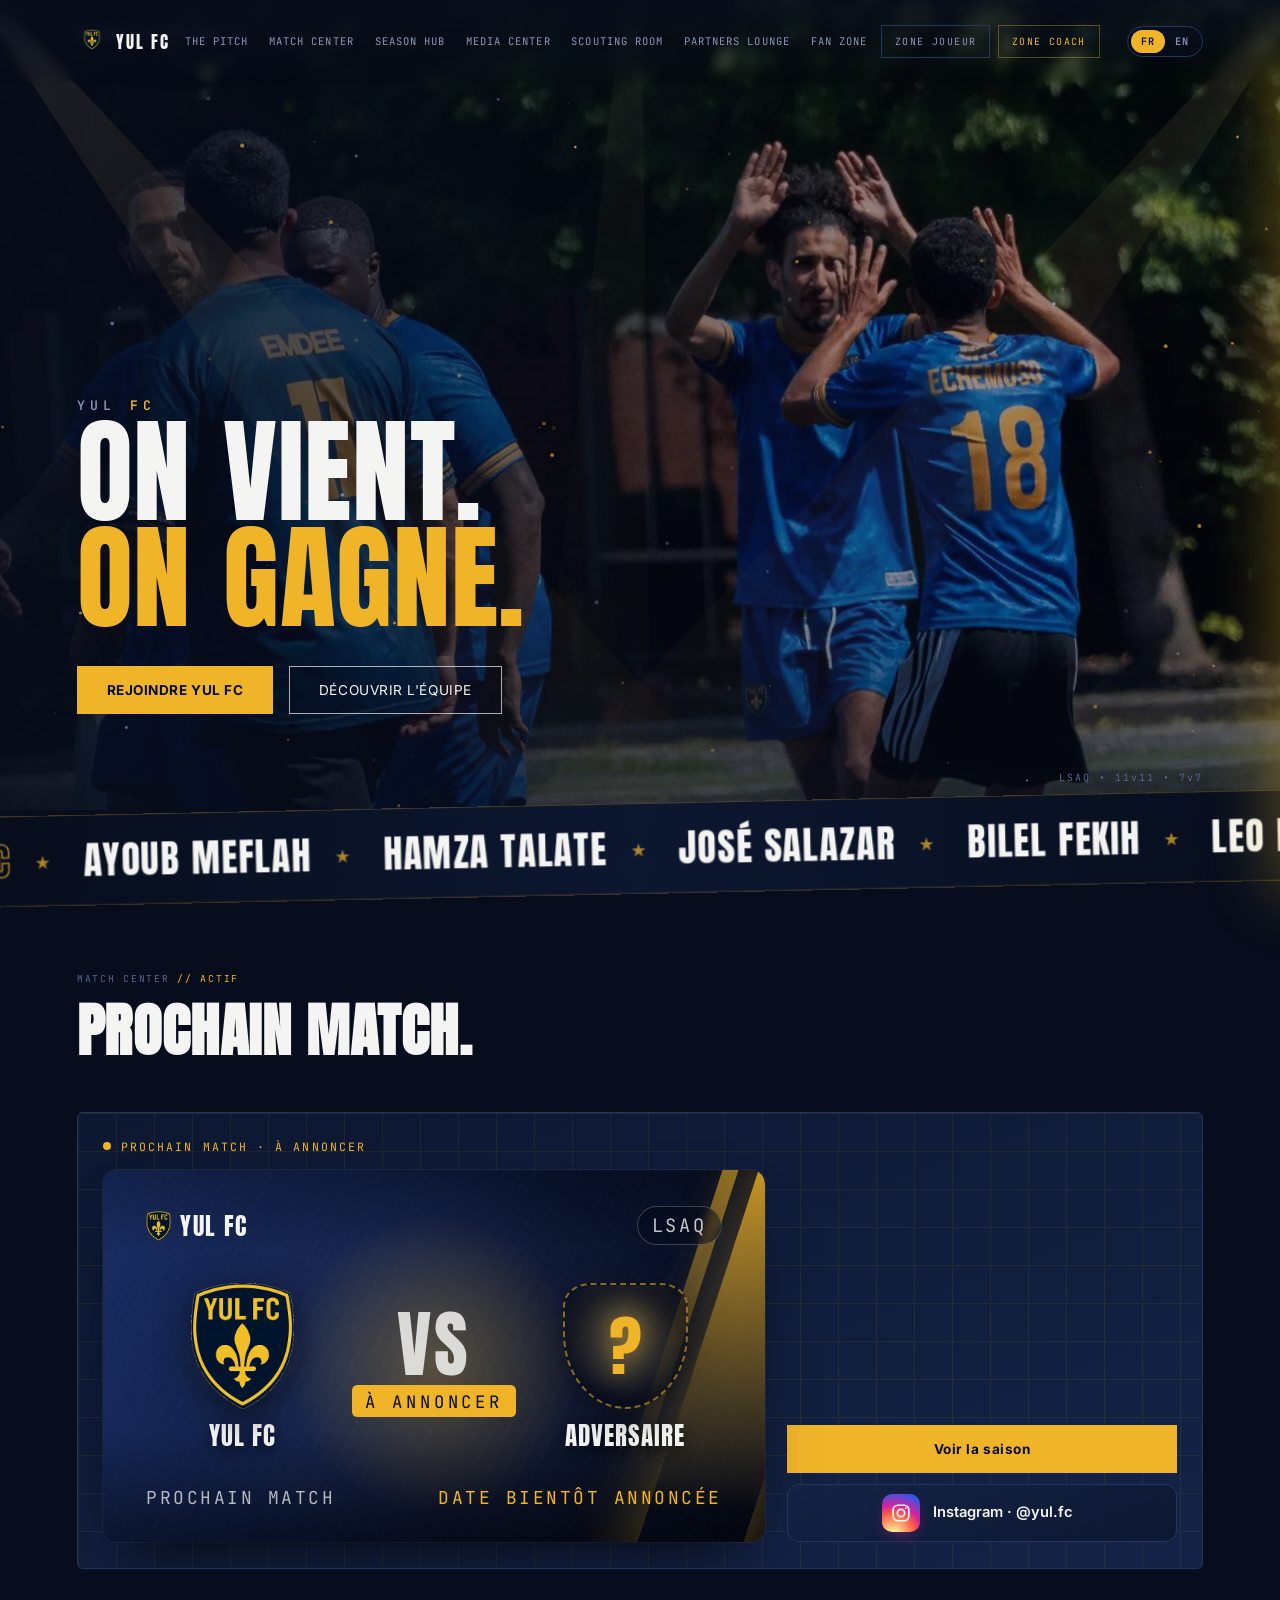
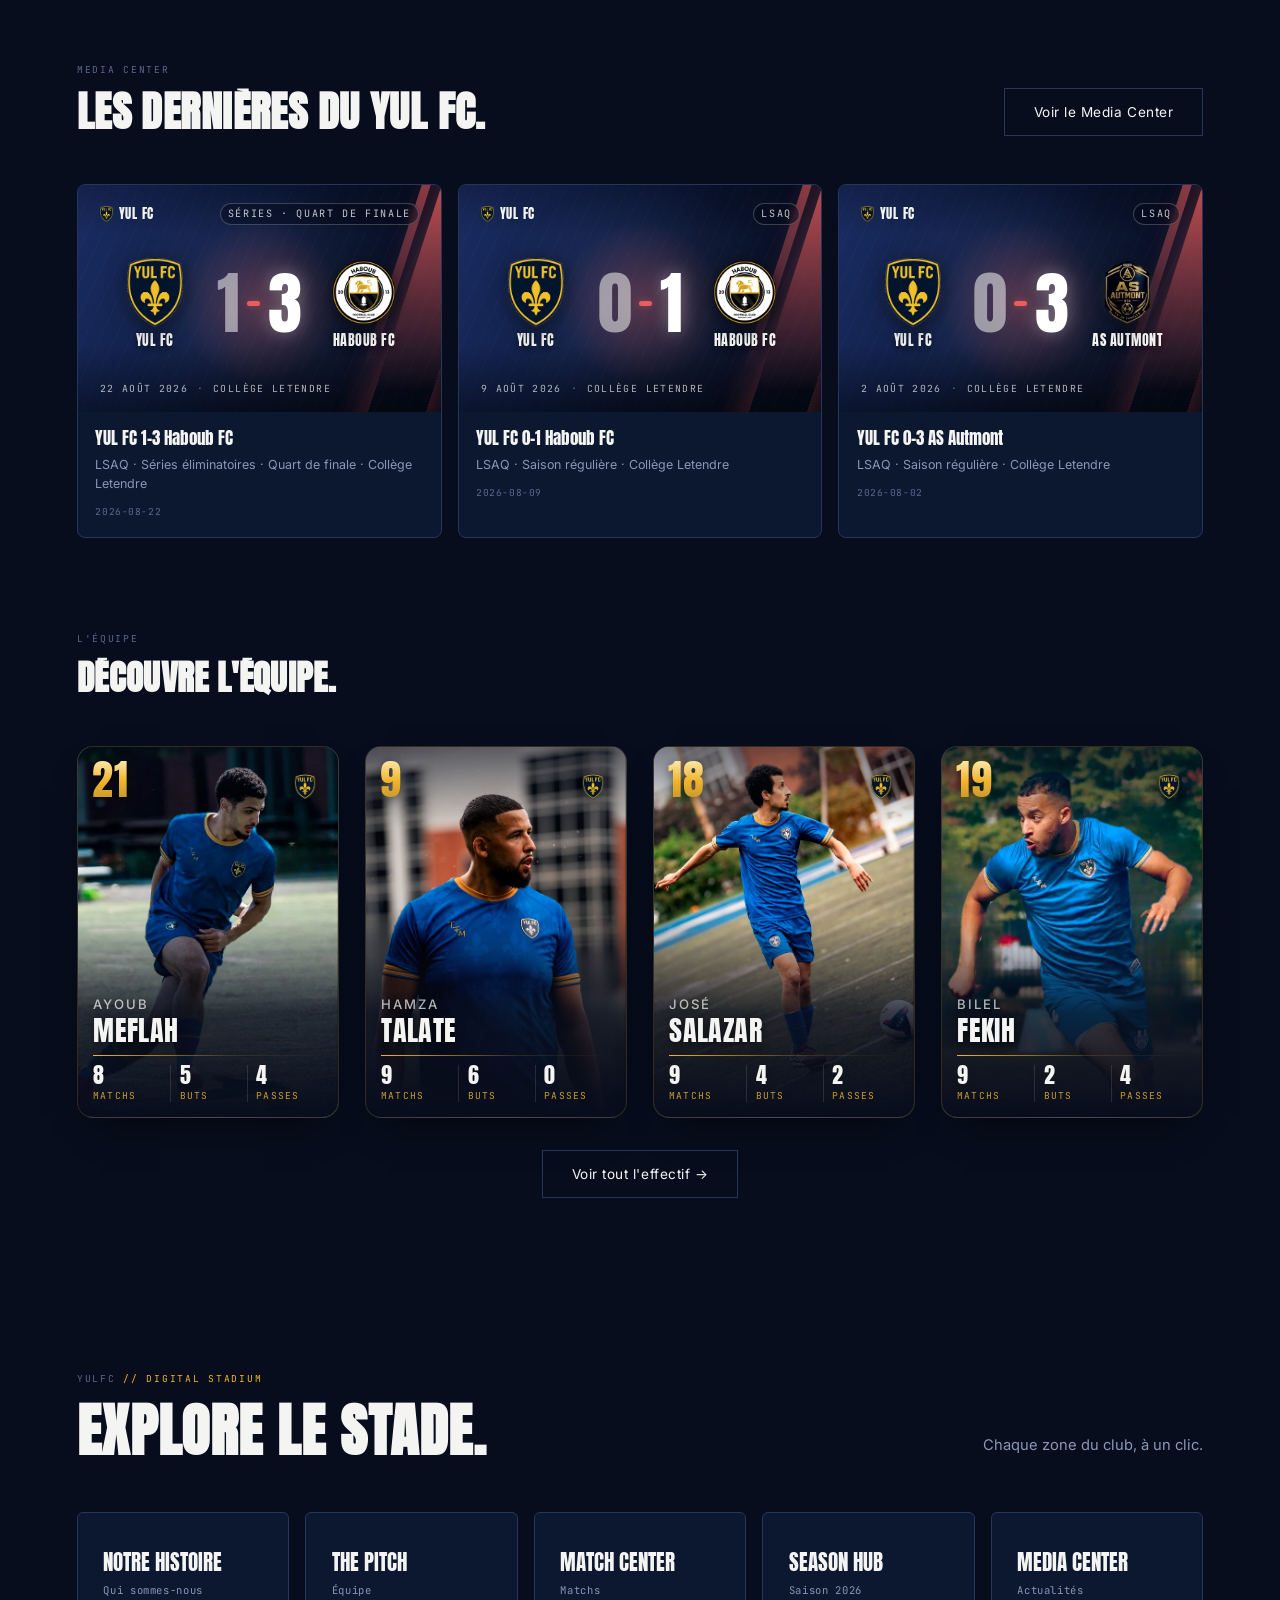
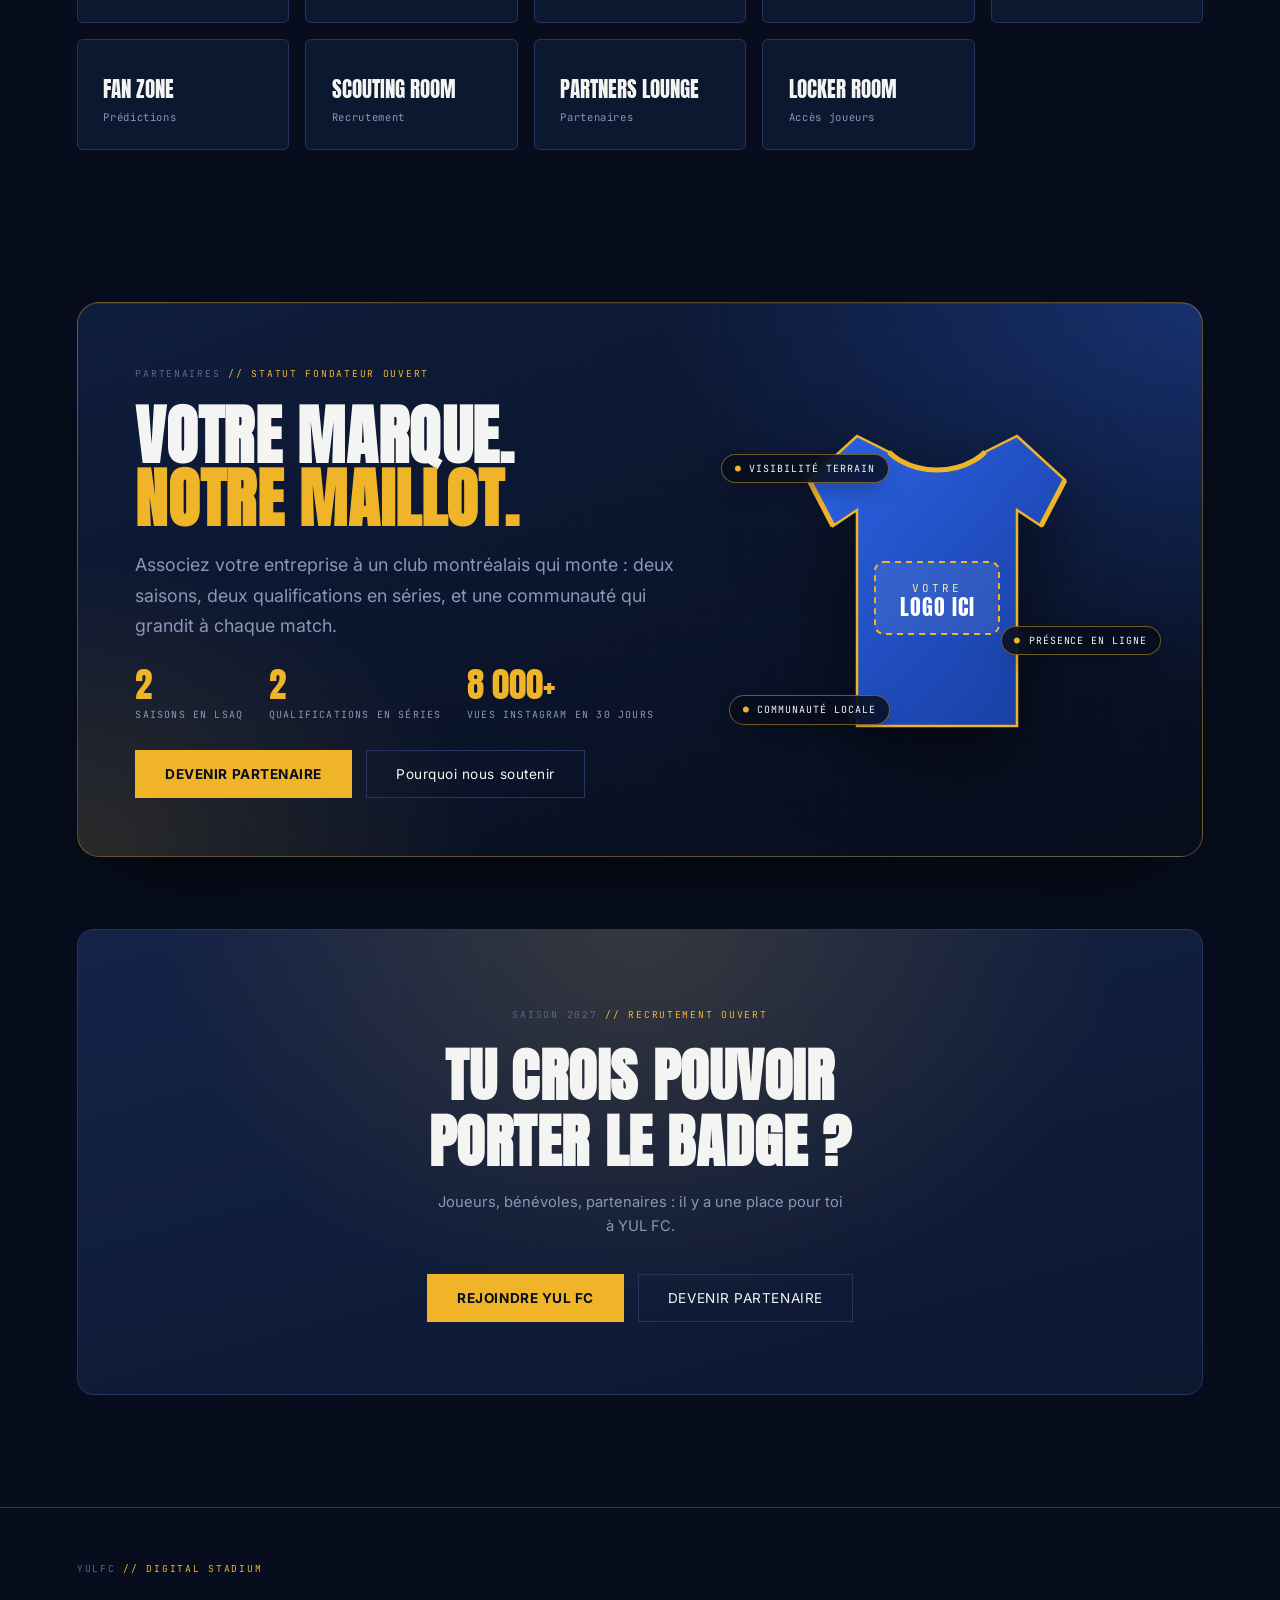
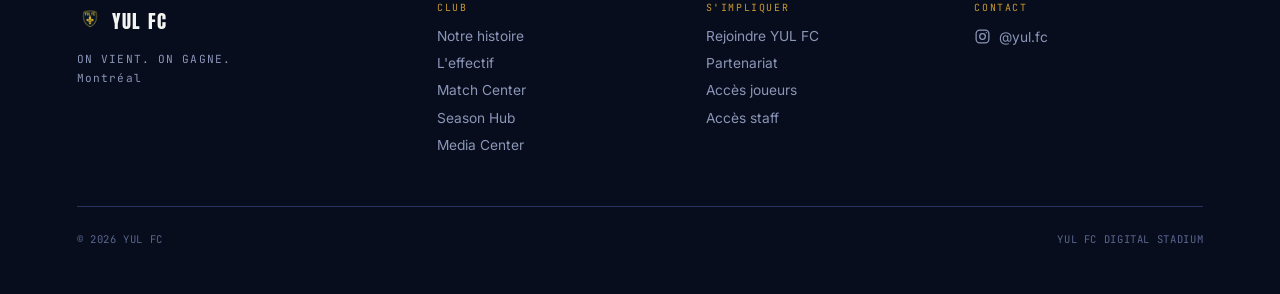
==== commit 56f728db: "Match Center : sans lien Instagram ni bandeau forme, forme du plus récent au plus ancien Co-Authored" ====
--- a/index.html
+++ b/index.html
@@ -2337,7 +2337,7 @@
       <div id="matchPassportNoteWrap" style="text-align:center; position:relative; z-index:1;"></div>
     </div>
 
-    <div class="form-guide reveal">
+    <div class="form-guide form-guide-home reveal">
       <span class="fg-label">YUL FC · CURRENT FORM</span>
       <div class="pips" id="formGuideBottom"></div>
     </div>
@@ -4724,7 +4724,7 @@
   if(!on){ box.innerHTML=''; return; }
   const past = matchDB.archive.filter(x=>x.date && x.result).slice().sort((a,b)=>Date.parse(a.date)-Date.parse(b.date));
   const last = past[past.length-1];
-  const form = past.slice(-5);
+  const form = past.slice(-5).reverse();
   const lbl = {W:'V',D:'N',L:'D'};
   const lastHtml = last ? `<button class="np-last" data-mid="${last.id}">
       <span class="np-k">DERNIER MATCH</span>
@@ -4863,7 +4863,7 @@
 /* ---- Form guide (last 5 real results) ---- */
 function renderFormGuide(){
   const last5 = results.slice(-5);
-  const pipsHtml = last5.map(m=>`<div class="form-pip ${m.r}">${m.r==='W'?'V':m.r==='D'?'N':'D'}</div>`).join('');
+  const pipsHtml = last5.slice().reverse().map(m=>`<div class="form-pip ${m.r}">${m.r==='W'?'V':m.r==='D'?'N':'D'}</div>`).join('');
   document.getElementById('formGuideTop').innerHTML = pipsHtml;
   document.getElementById('formGuideBottom').innerHTML = pipsHtml;
 }
@@ -4984,7 +4984,7 @@
 
 function renderShFormGuide(){
   const last5 = results.slice(-5);
-  document.getElementById('shFormGuide').innerHTML = last5.map((m,i)=>`<div class="form-pip ${m.r}" data-idx="${i}">${m.r==='W'?'V':m.r==='D'?'N':'D'}</div>`).join('');
+  document.getElementById('shFormGuide').innerHTML = last5.map((m,i)=>`<div class="form-pip ${m.r}" data-idx="${i}">${m.r==='W'?'V':m.r==='D'?'N':'D'}</div>`).reverse().join('');
   let gs=0, gc=0, cs=0;
   last5.forEach(m=>{ const [y,o]=m.score.split('–').map(s=>parseInt(s.trim(),10)); gs+=y; gc+=o; if(o===0) cs++; });
   document.getElementById('shLast5Kpis').innerHTML = `
--- a/fx/yul-media.css
+++ b/fx/yul-media.css
@@ -253,3 +253,7 @@
 /* Accueil : dernier match et forme visibles seulement dans Match Center */
 html[data-page="home"] .np-info{ display:none; }
 html:not([data-page="home"]) .np-info:empty{ display:none; }
+
+/* Match Center : pas de lien Instagram ni de bandeau forme répété */
+html[data-page="match"] .np-ig,
+html[data-page="match"] .form-guide-home{ display:none; }
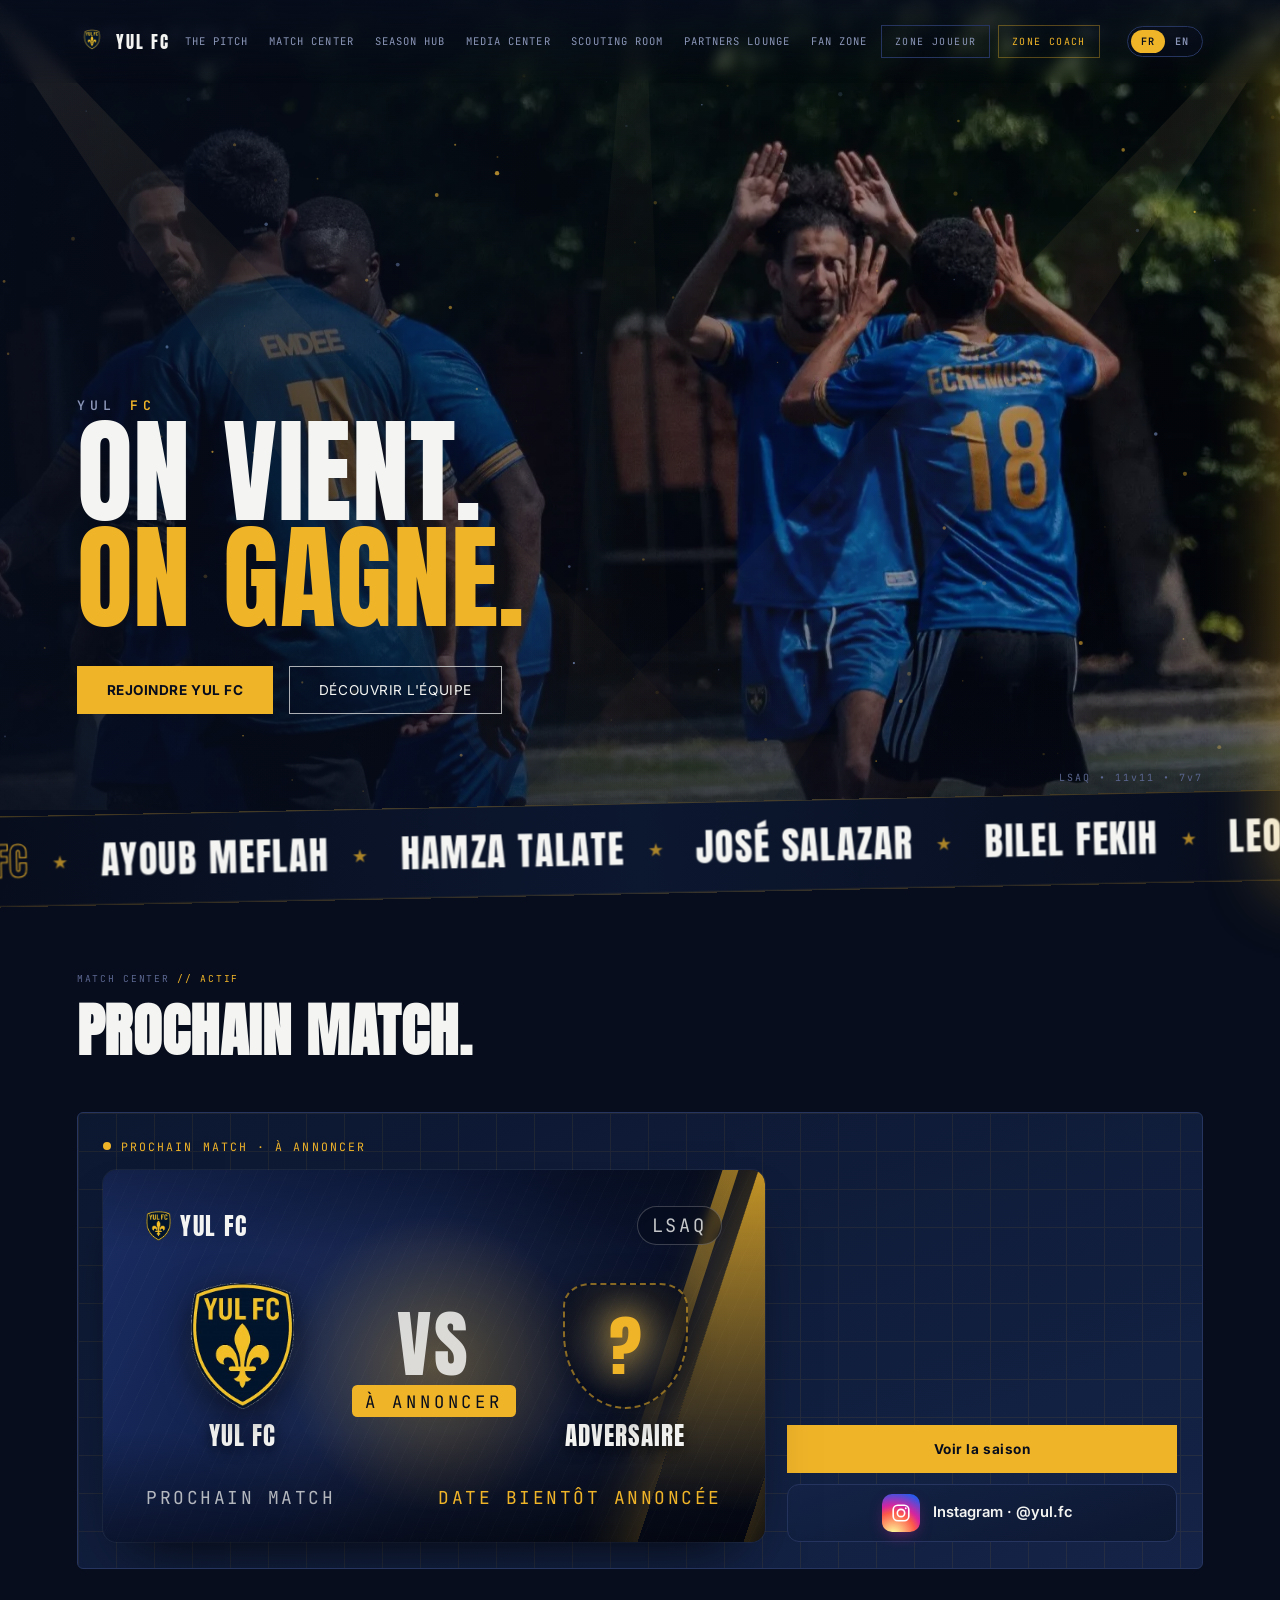
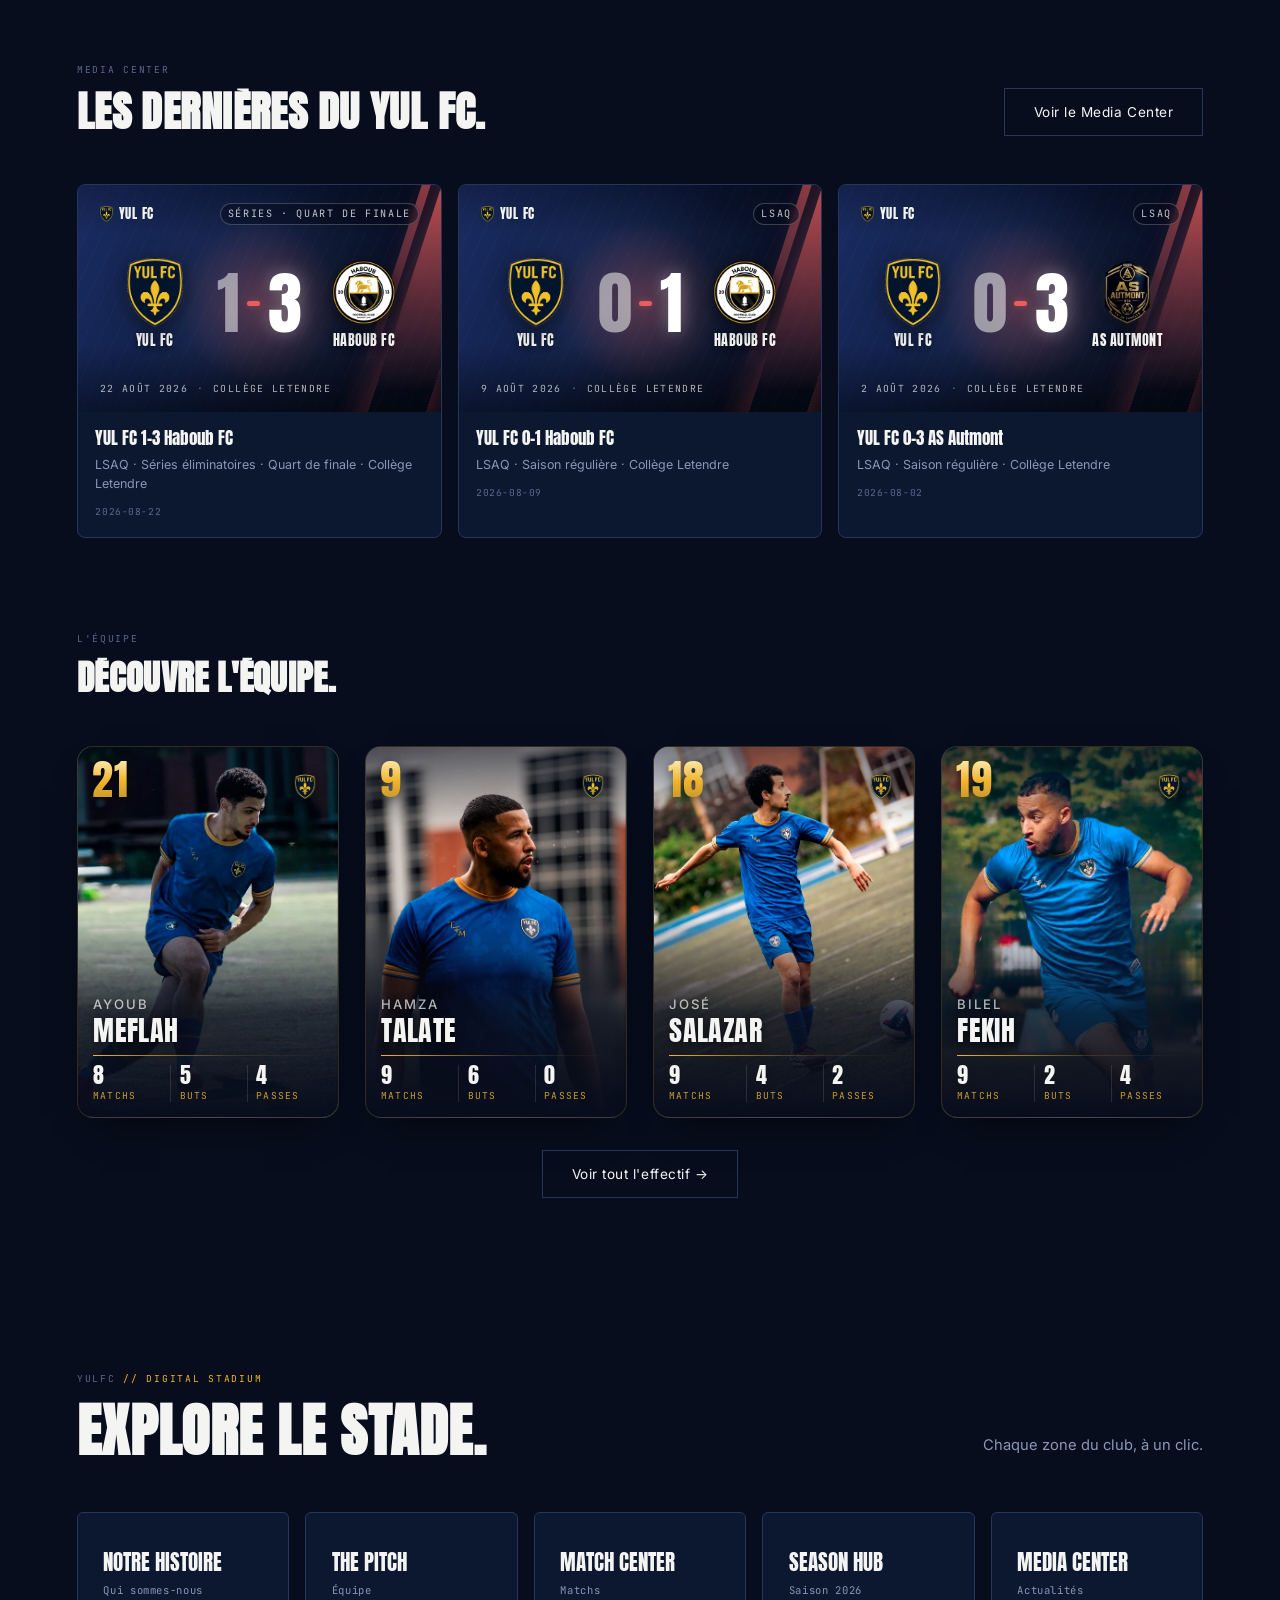
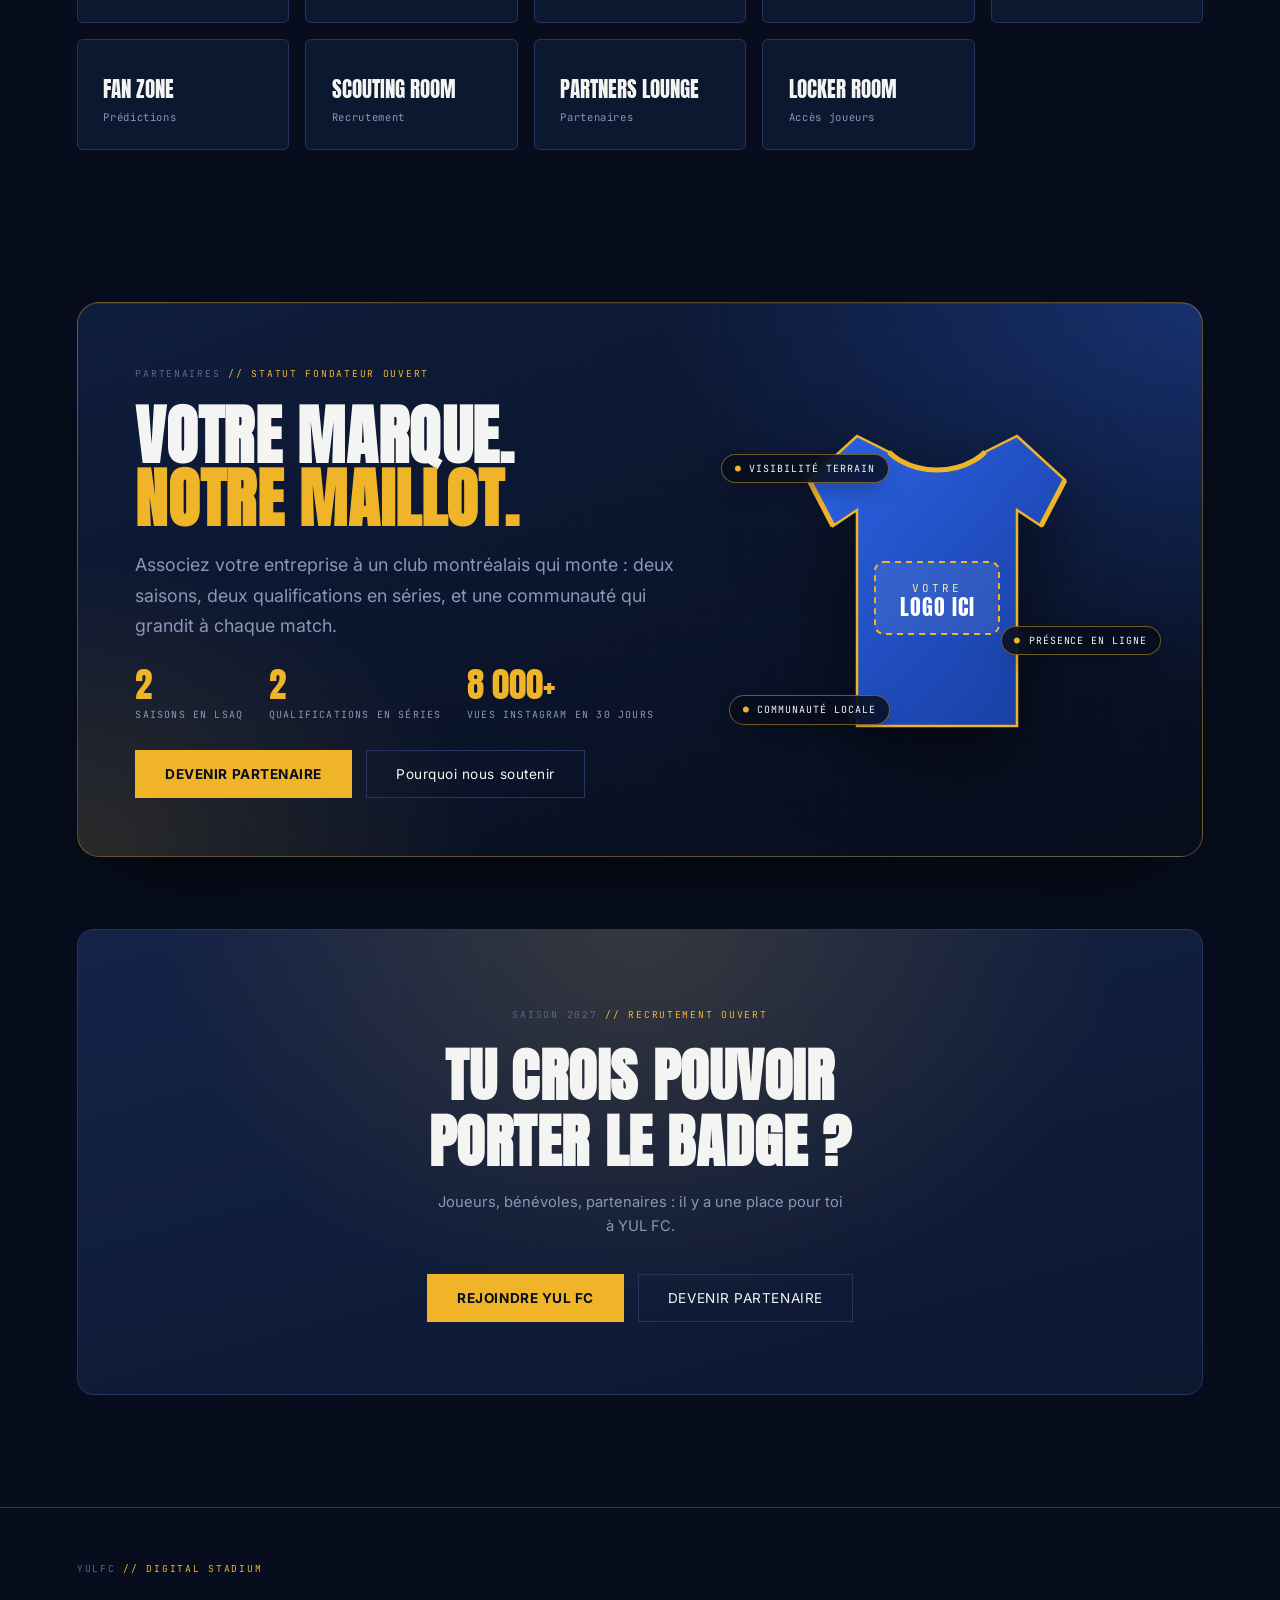
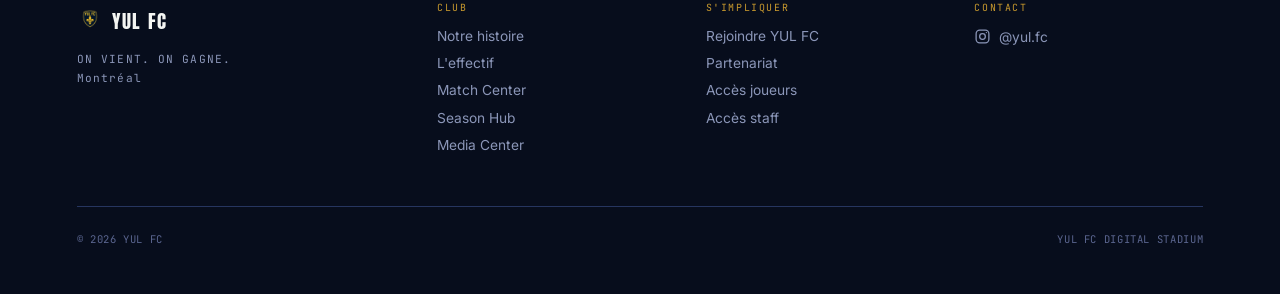
==== commit 821d94f0: "SEO : balises, Open Graph, données structurées, robots, sitemap, page allégée Co-Authored-By: Claude" ====
--- a/index.html
+++ b/index.html
@@ -3,12 +3,71 @@
 <head>
 <meta charset="UTF-8">
 <meta name="viewport" content="width=device-width, initial-scale=1.0, viewport-fit=cover">
-<title>YUL FC | On vient. On gagne.</title>
+<title>YUL FC | Club de soccer amateur à Montréal (LSAQ)</title>
 <link rel="icon" href="/favicon.ico" sizes="any">
 <link rel="icon" type="image/png" sizes="32x32" href="/fx/favicon-32.png">
 <link rel="apple-touch-icon" href="/fx/apple-touch-icon.png">
 <link rel="manifest" href="/site.webmanifest">
-<meta name="description" content="YUL FC, club de football amateur, Montréal. On vient. On gagne.">
+<meta name="description" content="YUL FC, club de soccer amateur de Montréal né à l'aéroport YUL. Calendrier, résultats, effectif et stats en LSAQ. Joueurs et partenaires, rejoignez le club.">
+<link rel="canonical" href="https://yulfc.com/">
+<meta name="robots" content="index, follow, max-image-preview:large">
+<meta name="theme-color" content="#070D1C">
+<meta name="author" content="YUL FC">
+<meta name="geo.region" content="CA-QC">
+<meta name="geo.placename" content="Montréal">
+<meta property="og:type" content="website">
+<meta property="og:site_name" content="YUL FC">
+<meta property="og:locale" content="fr_CA">
+<meta property="og:locale:alternate" content="en_CA">
+<meta property="og:url" content="https://yulfc.com/">
+<meta property="og:title" content="YUL FC | Club de soccer amateur à Montréal">
+<meta property="og:description" content="Né à l'aéroport YUL. Calendrier, résultats, effectif et stats du YUL FC en LSAQ. On vient. On gagne.">
+<meta property="og:image" content="https://yulfc.com/fx/og-image.jpg">
+<meta property="og:image:width" content="1200">
+<meta property="og:image:height" content="630">
+<meta property="og:image:alt" content="YUL FC, club de soccer de Montréal">
+<meta name="twitter:card" content="summary_large_image">
+<meta name="twitter:title" content="YUL FC | Club de soccer amateur à Montréal">
+<meta name="twitter:description" content="Né à l'aéroport YUL. Calendrier, résultats, effectif et stats du YUL FC en LSAQ.">
+<meta name="twitter:image" content="https://yulfc.com/fx/og-image.jpg">
+<link rel="preload" as="image" href="hero-team.webp" fetchpriority="high">
+<script type="application/ld+json">
+{
+  "@context": "https://schema.org",
+  "@graph": [
+    {
+      "@type": "SportsTeam",
+      "@id": "https://yulfc.com/#club",
+      "name": "YUL FC",
+      "alternateName": ["YUL Football Club", "YUL FC Montréal"],
+      "description": "Club de soccer amateur de Montréal, né à l'aéroport YUL Montréal-Trudeau et ouvert à tous. Le club évolue en LSAQ, en soccer à 11.",
+      "slogan": "On vient. On gagne.",
+      "sport": "Soccer",
+      "url": "https://yulfc.com/",
+      "logo": "https://yulfc.com/fx/yul-crest-512.webp",
+      "image": "https://yulfc.com/fx/og-image.jpg",
+      "foundingDate": "2025",
+      "founder": { "@type": "Person", "name": "Adel Mihoubi" },
+      "location": {
+        "@type": "Place",
+        "name": "Montréal",
+        "address": { "@type": "PostalAddress", "addressLocality": "Montréal", "addressRegion": "QC", "addressCountry": "CA" }
+      },
+      "areaServed": { "@type": "City", "name": "Montréal" },
+      "memberOf": { "@type": "SportsOrganization", "name": "LSAQ", "url": "https://lsaquebec.ca/" },
+      "sameAs": ["https://www.instagram.com/yul.fc/"]
+    },
+    {
+      "@type": "WebSite",
+      "@id": "https://yulfc.com/#site",
+      "url": "https://yulfc.com/",
+      "name": "YUL FC",
+      "inLanguage": ["fr-CA", "en-CA"],
+      "publisher": { "@id": "https://yulfc.com/#club" }
+    }
+  ]
+}
+</script>
 <link rel="preconnect" href="https://fonts.googleapis.com">
 <link href="https://fonts.googleapis.com/css2?family=Anton&family=Inter:wght@400;500;600;700;800&family=JetBrains+Mono:wght@400;500;600&display=swap" rel="stylesheet">
 <style>
@@ -56,6 +115,7 @@
   *{animation-duration:0.01ms !important; animation-iteration-count:1 !important; transition-duration:0.01ms !important; scroll-behavior:auto !important;}
 }
 a{color:inherit; text-decoration:none;}
+.sr-only{position:absolute!important; width:1px; height:1px; padding:0; margin:-1px; overflow:hidden; clip:rect(0,0,0,0); white-space:nowrap; border:0;}
 button{font-family:inherit; cursor:pointer;}
 img{display:block; max-width:100%;}
 ::selection{background:var(--gold); color:var(--void);}
@@ -2183,7 +2243,7 @@
 <!-- THE GATE · INTRO -->
 <div id="intro">
   <button class="gate-skip" id="gateSkip">SKIP</button>
-  <img src="[data-uri]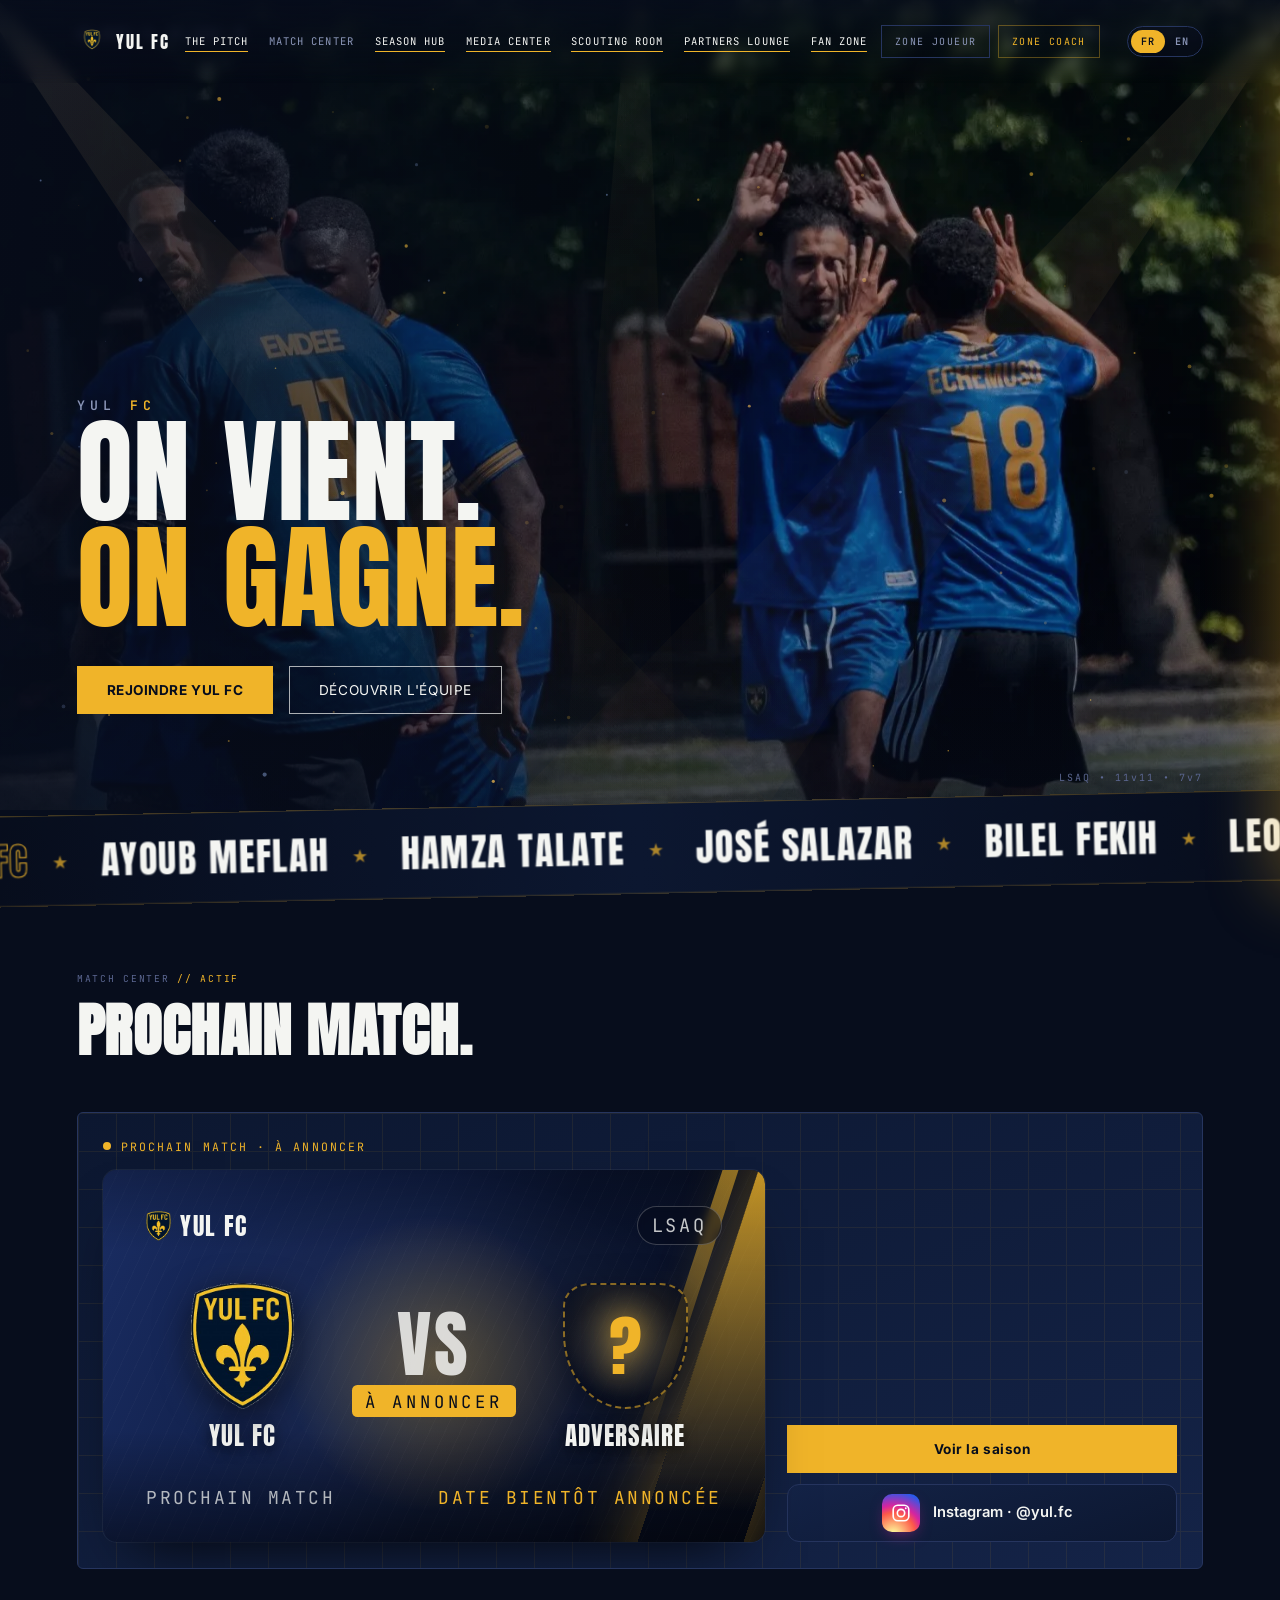
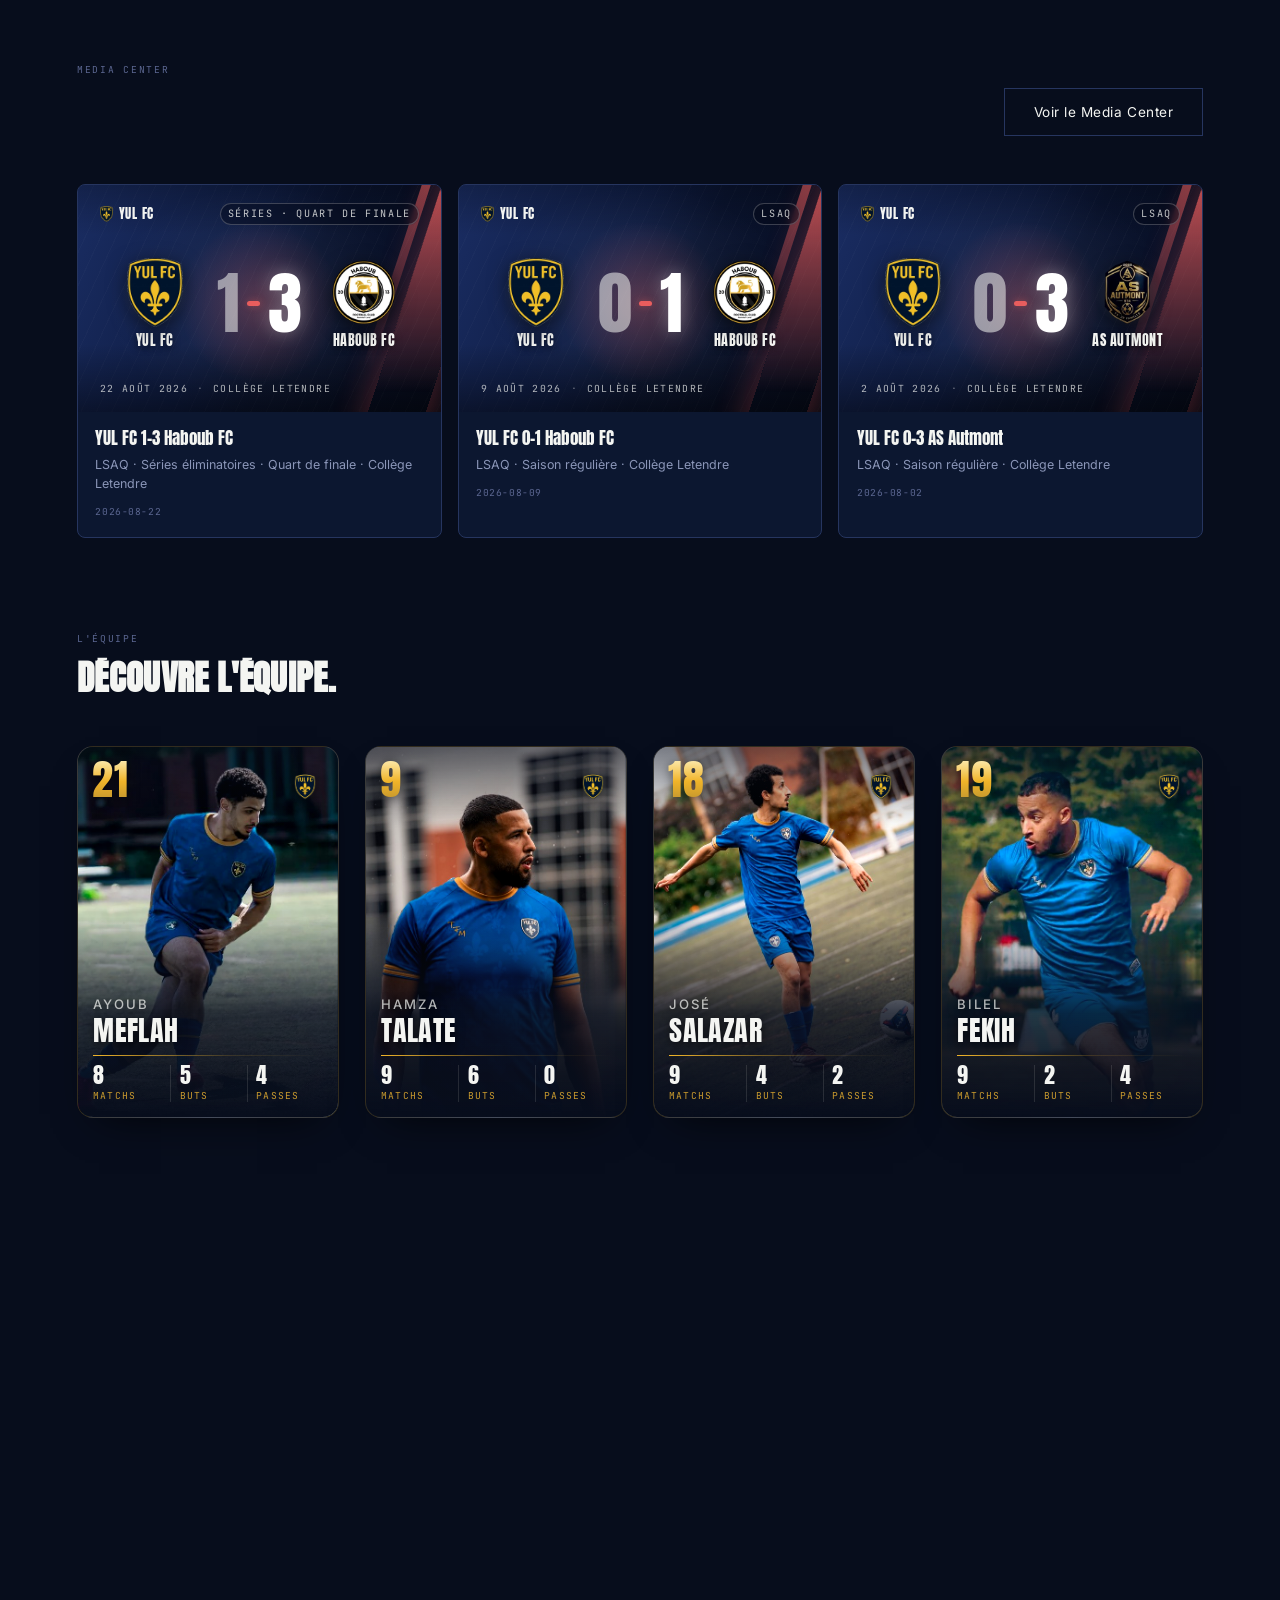
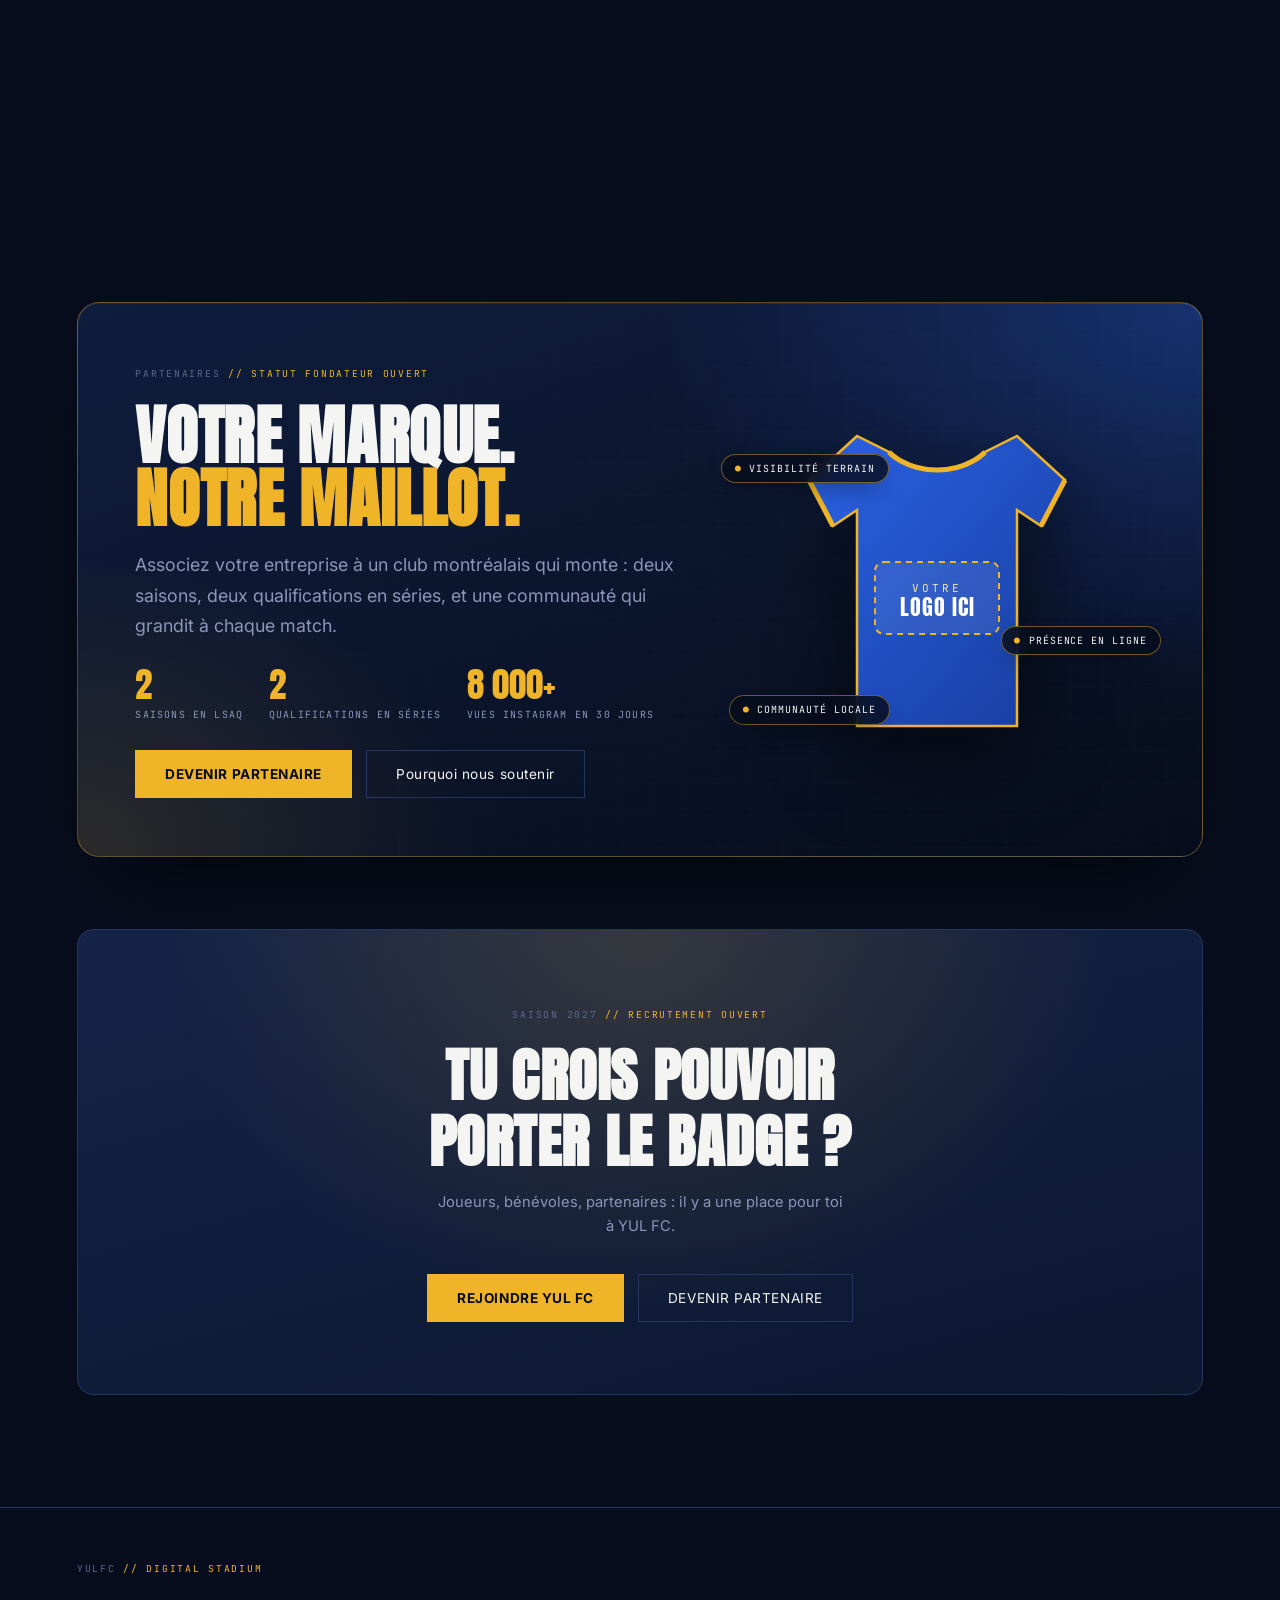
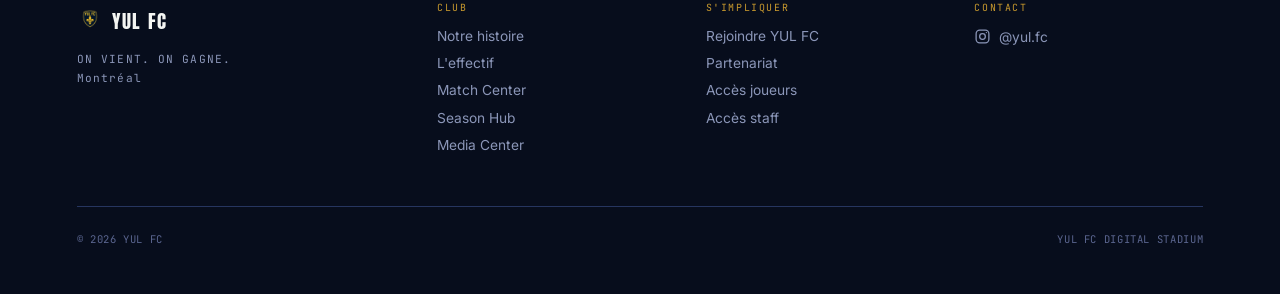
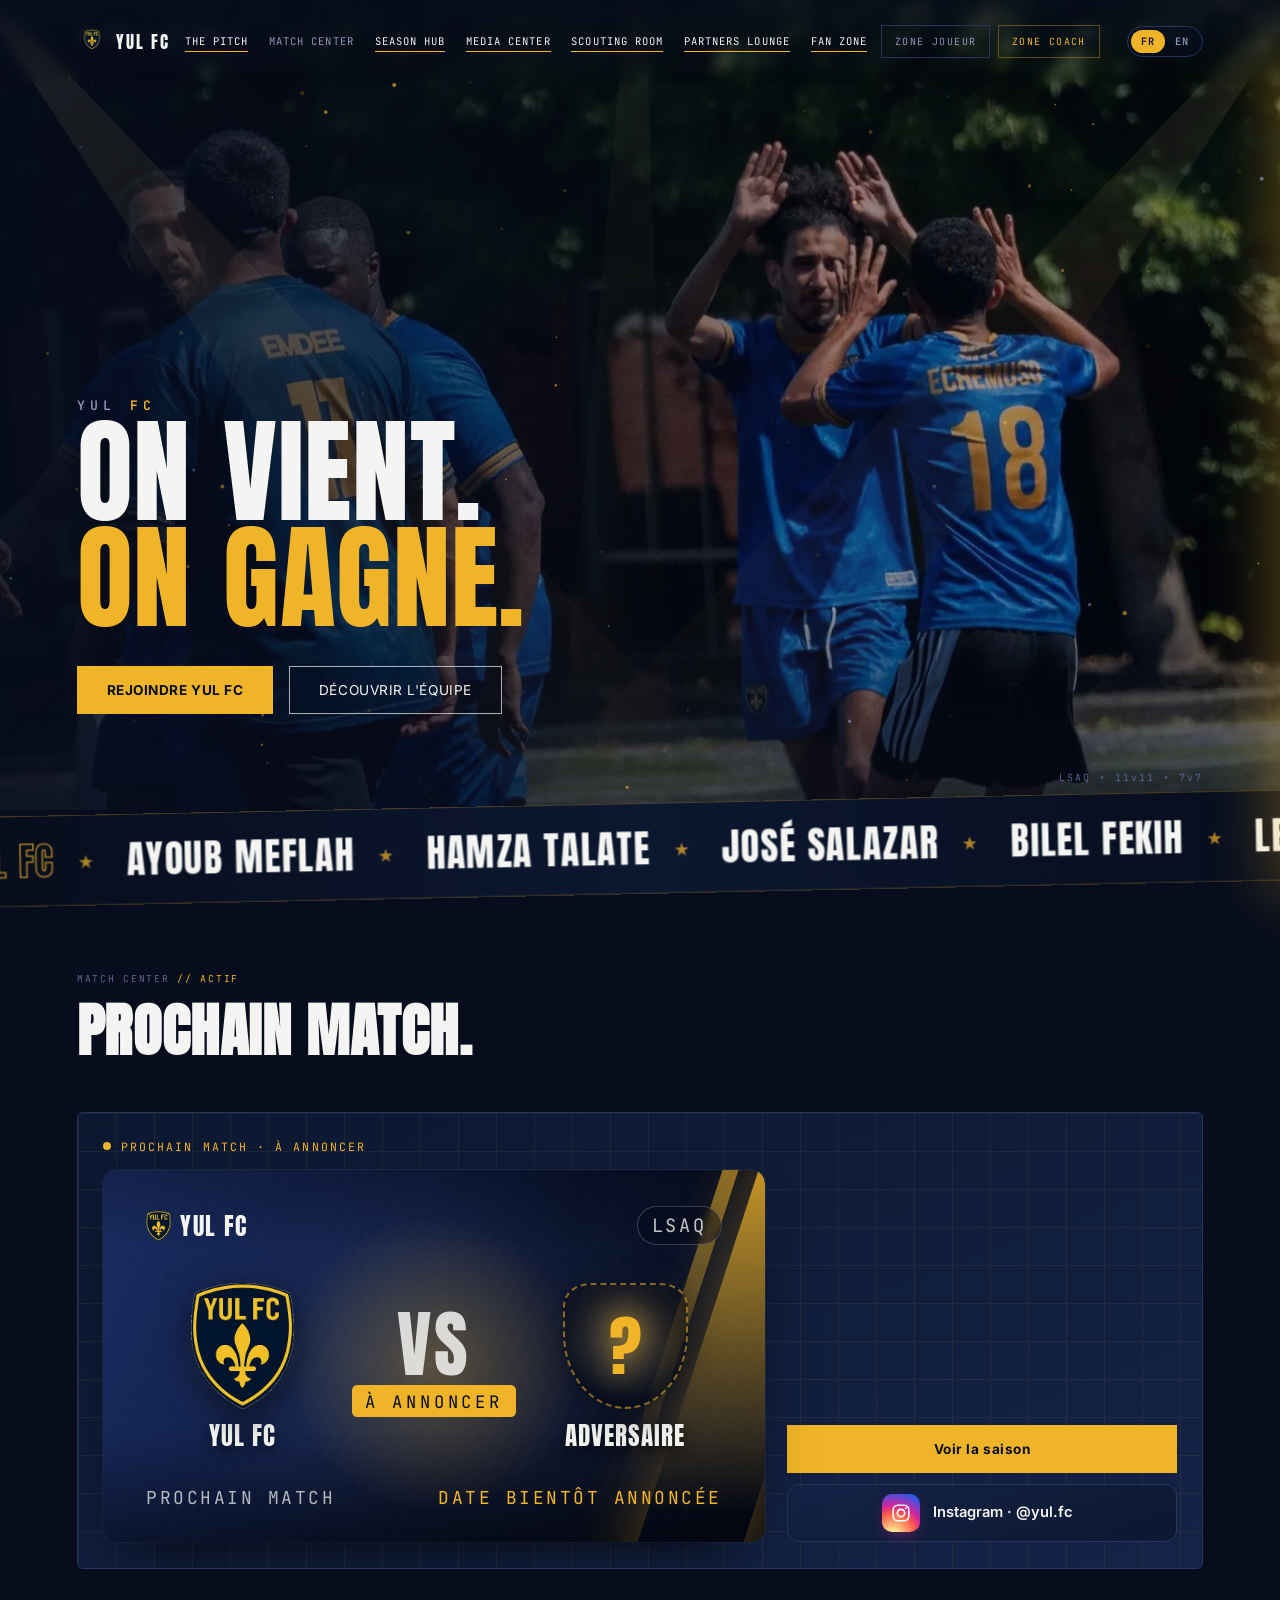
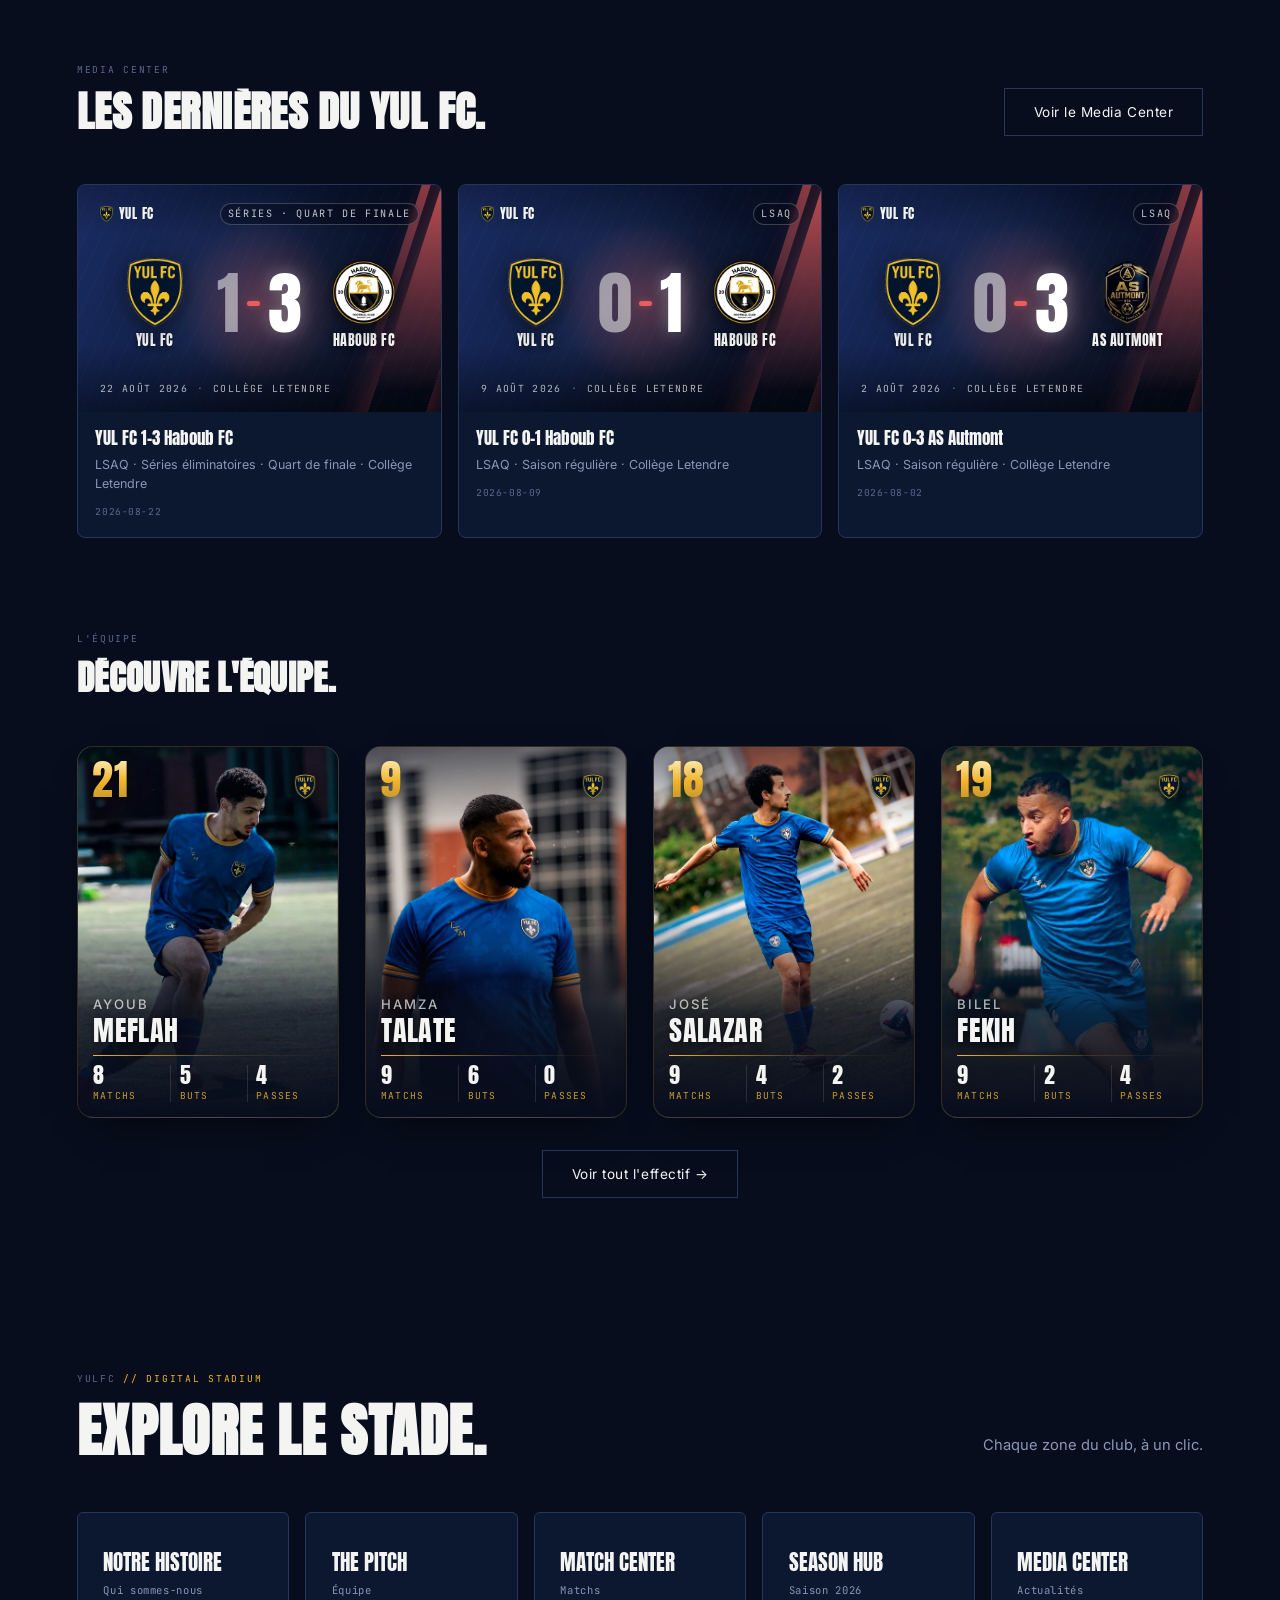
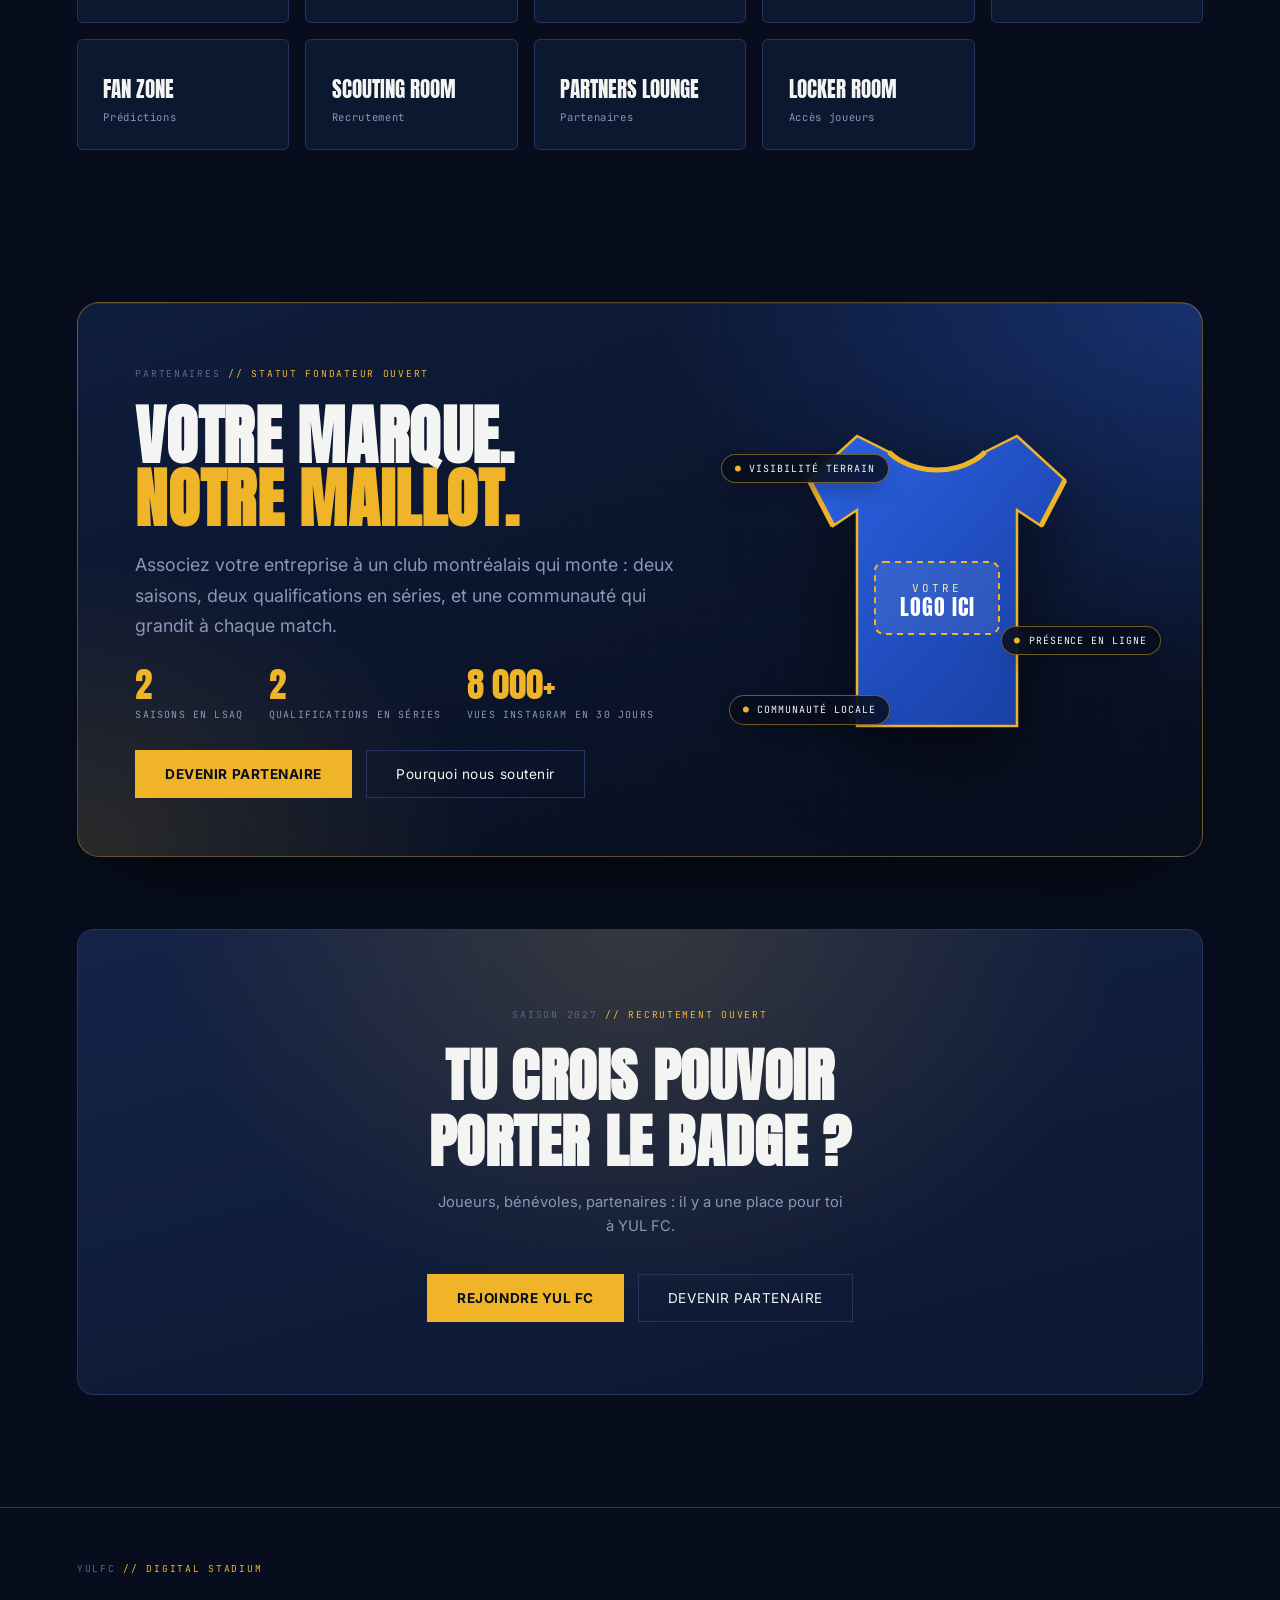
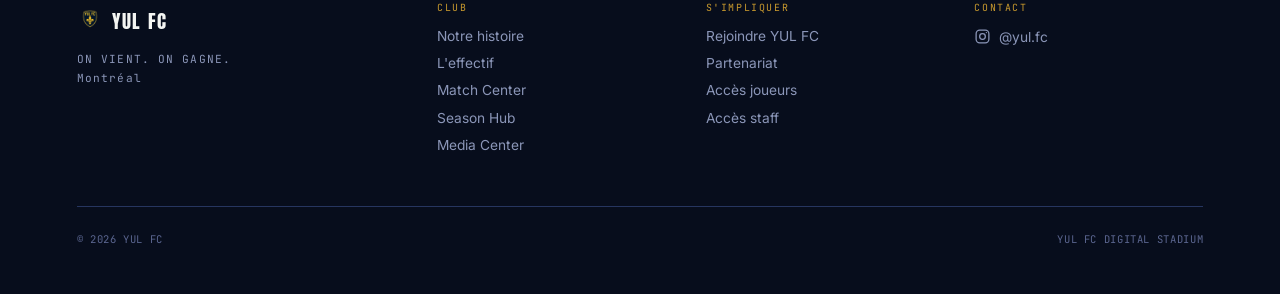
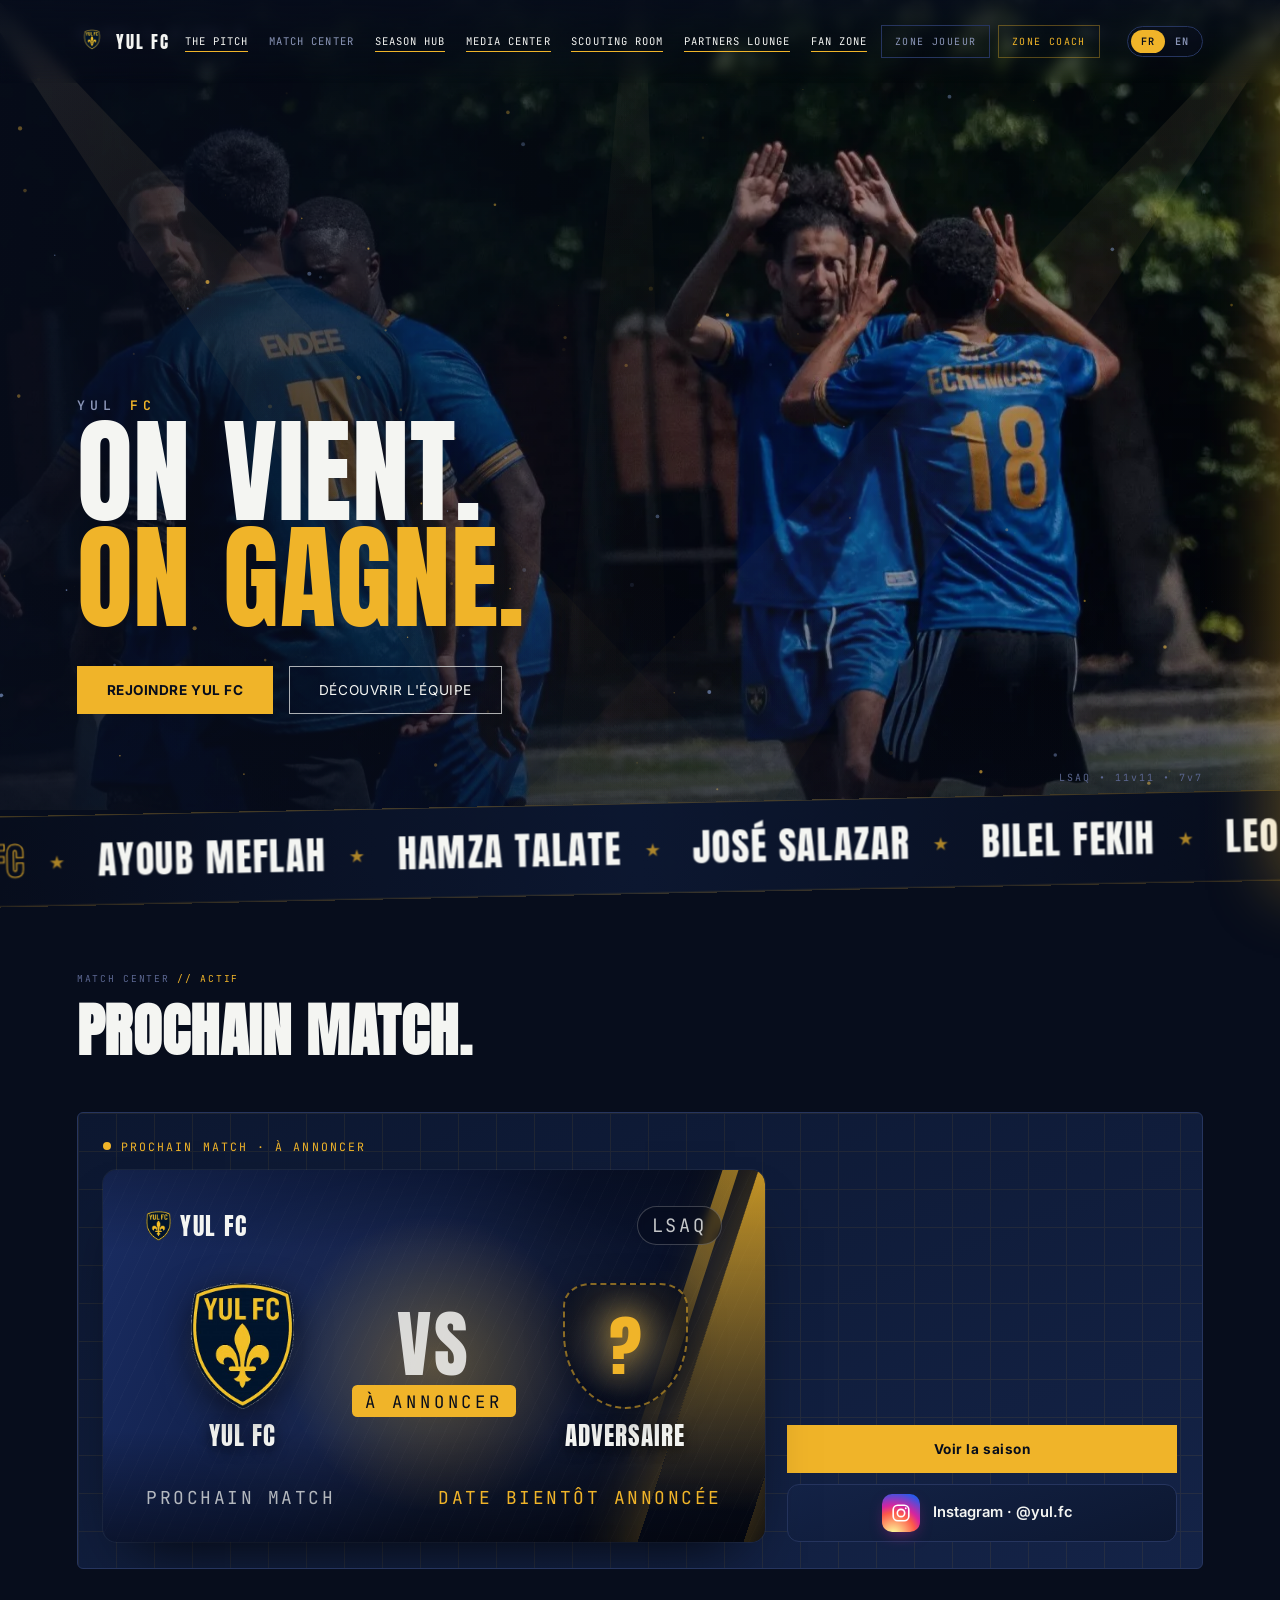
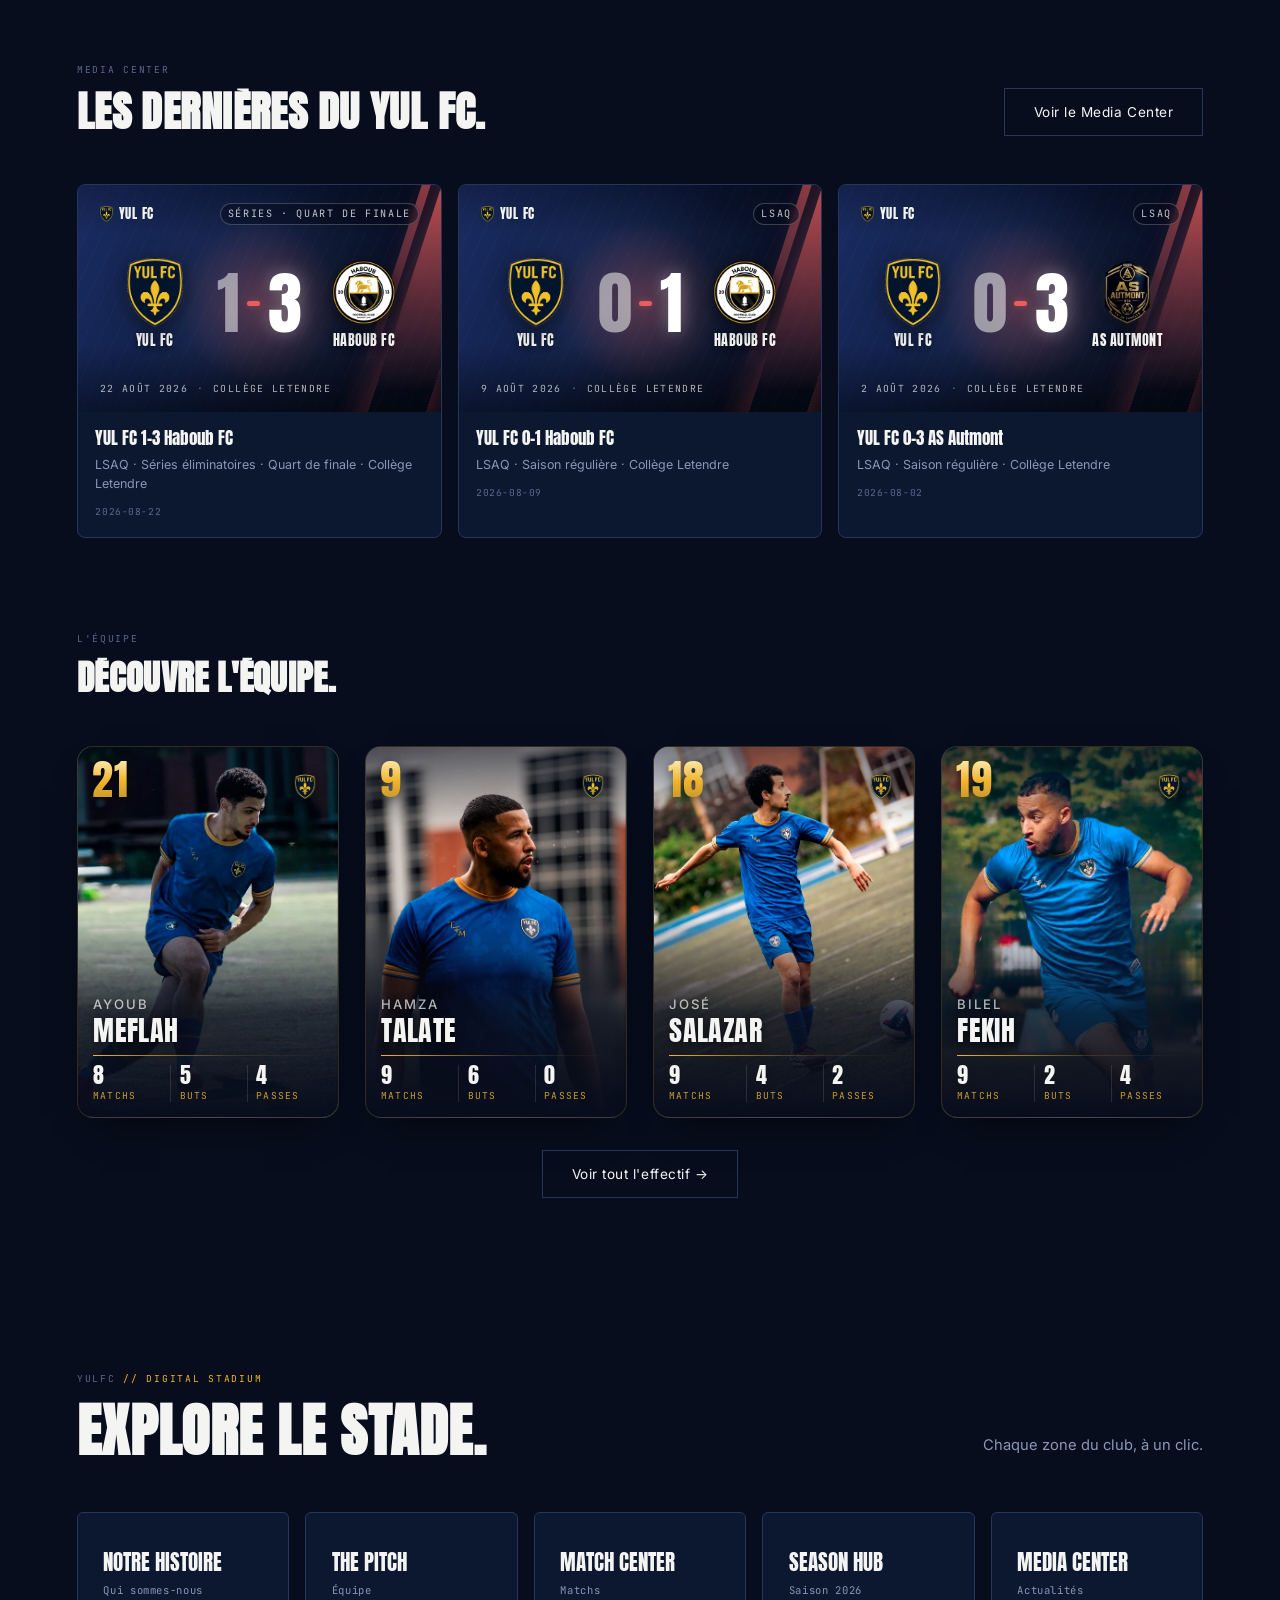
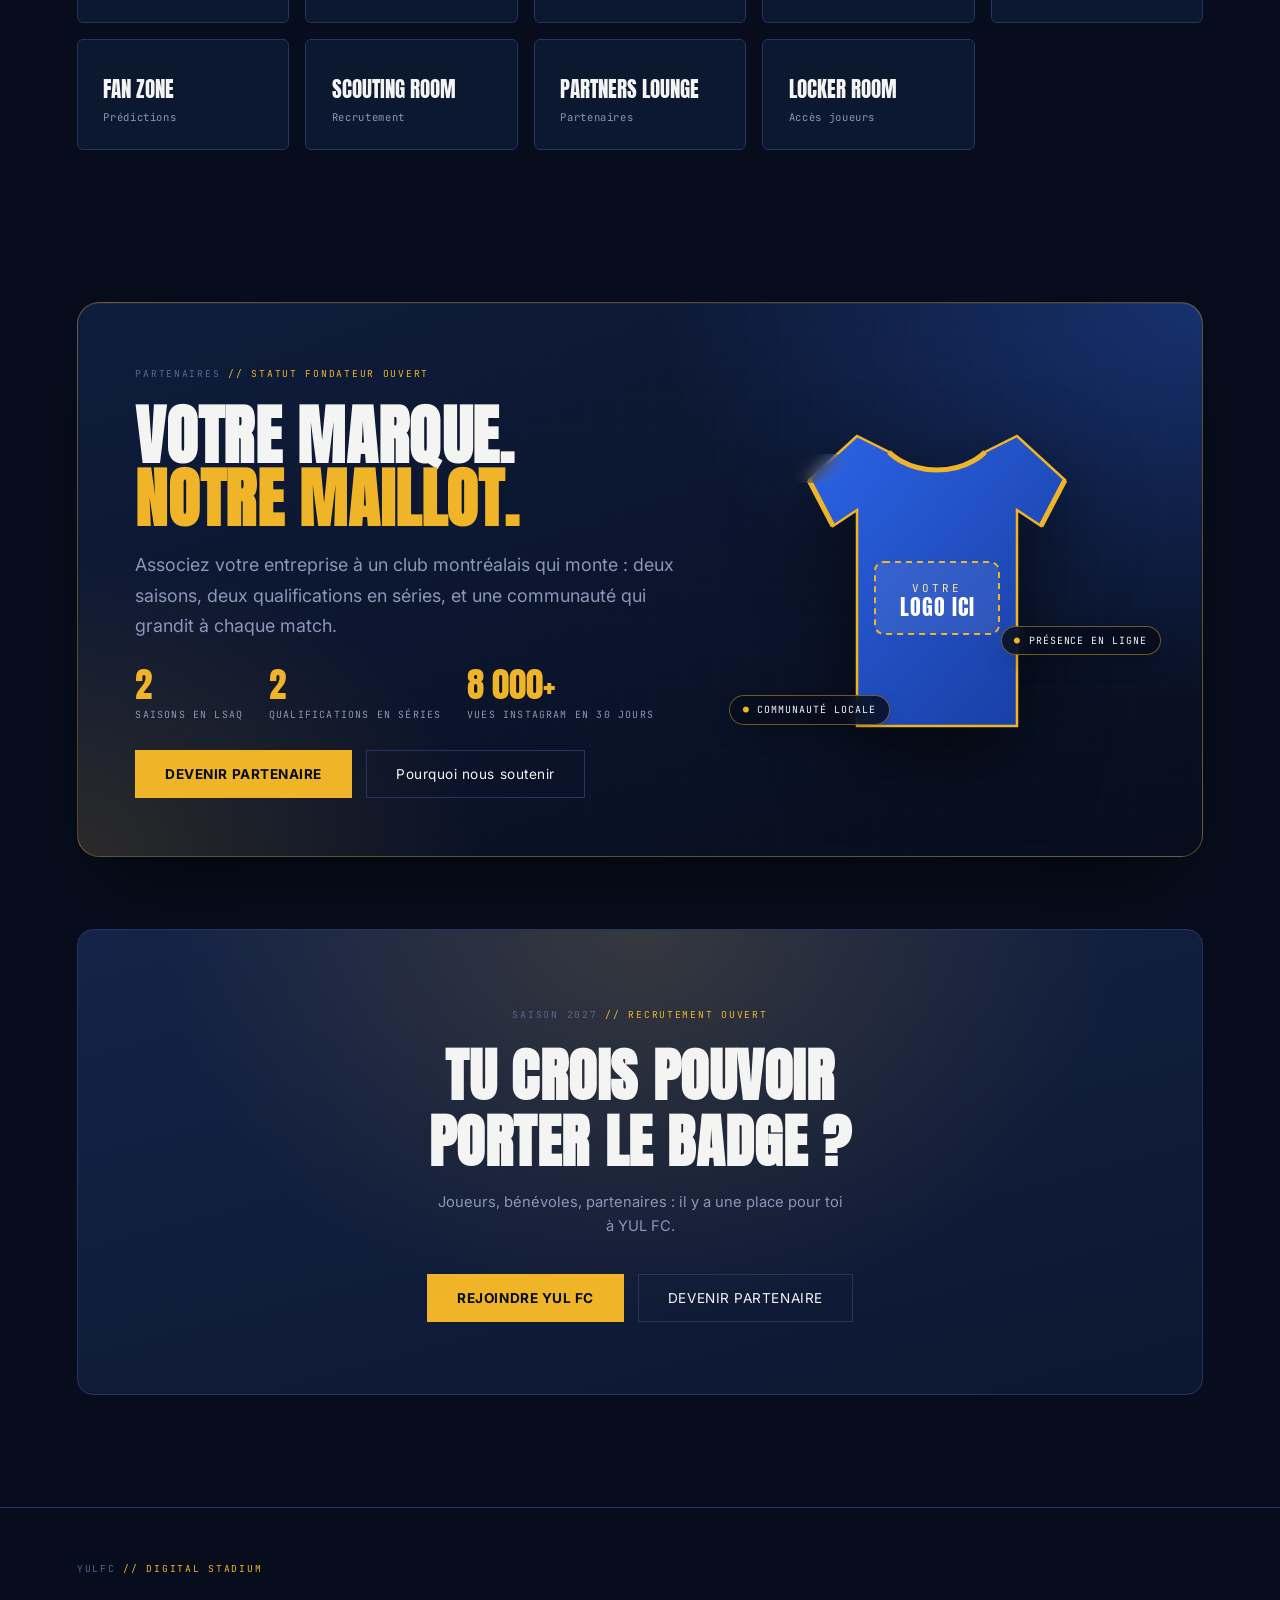
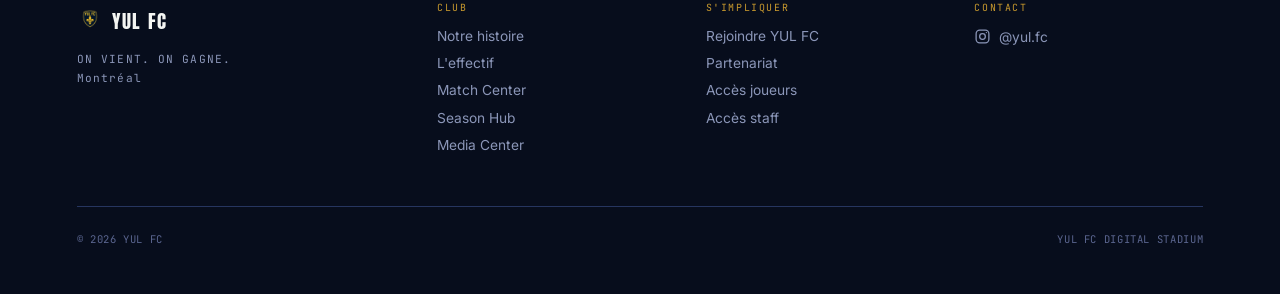
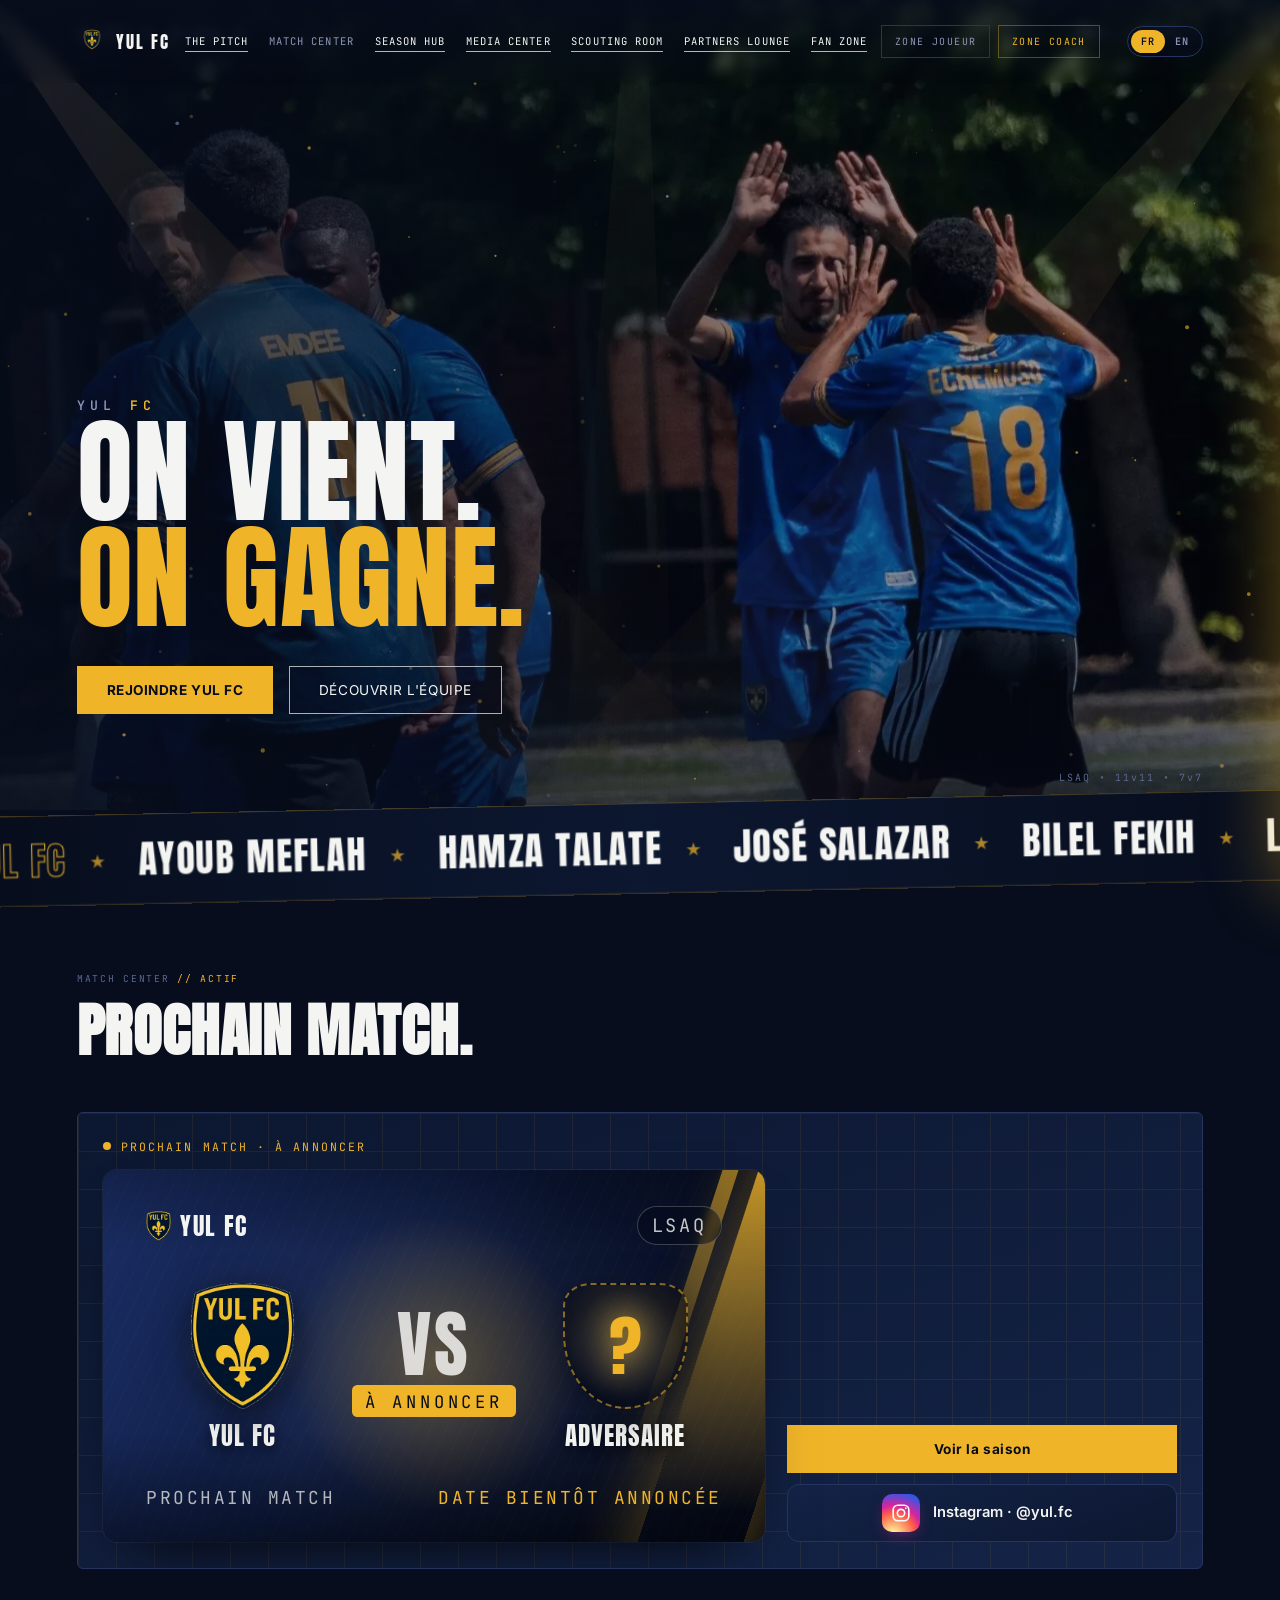
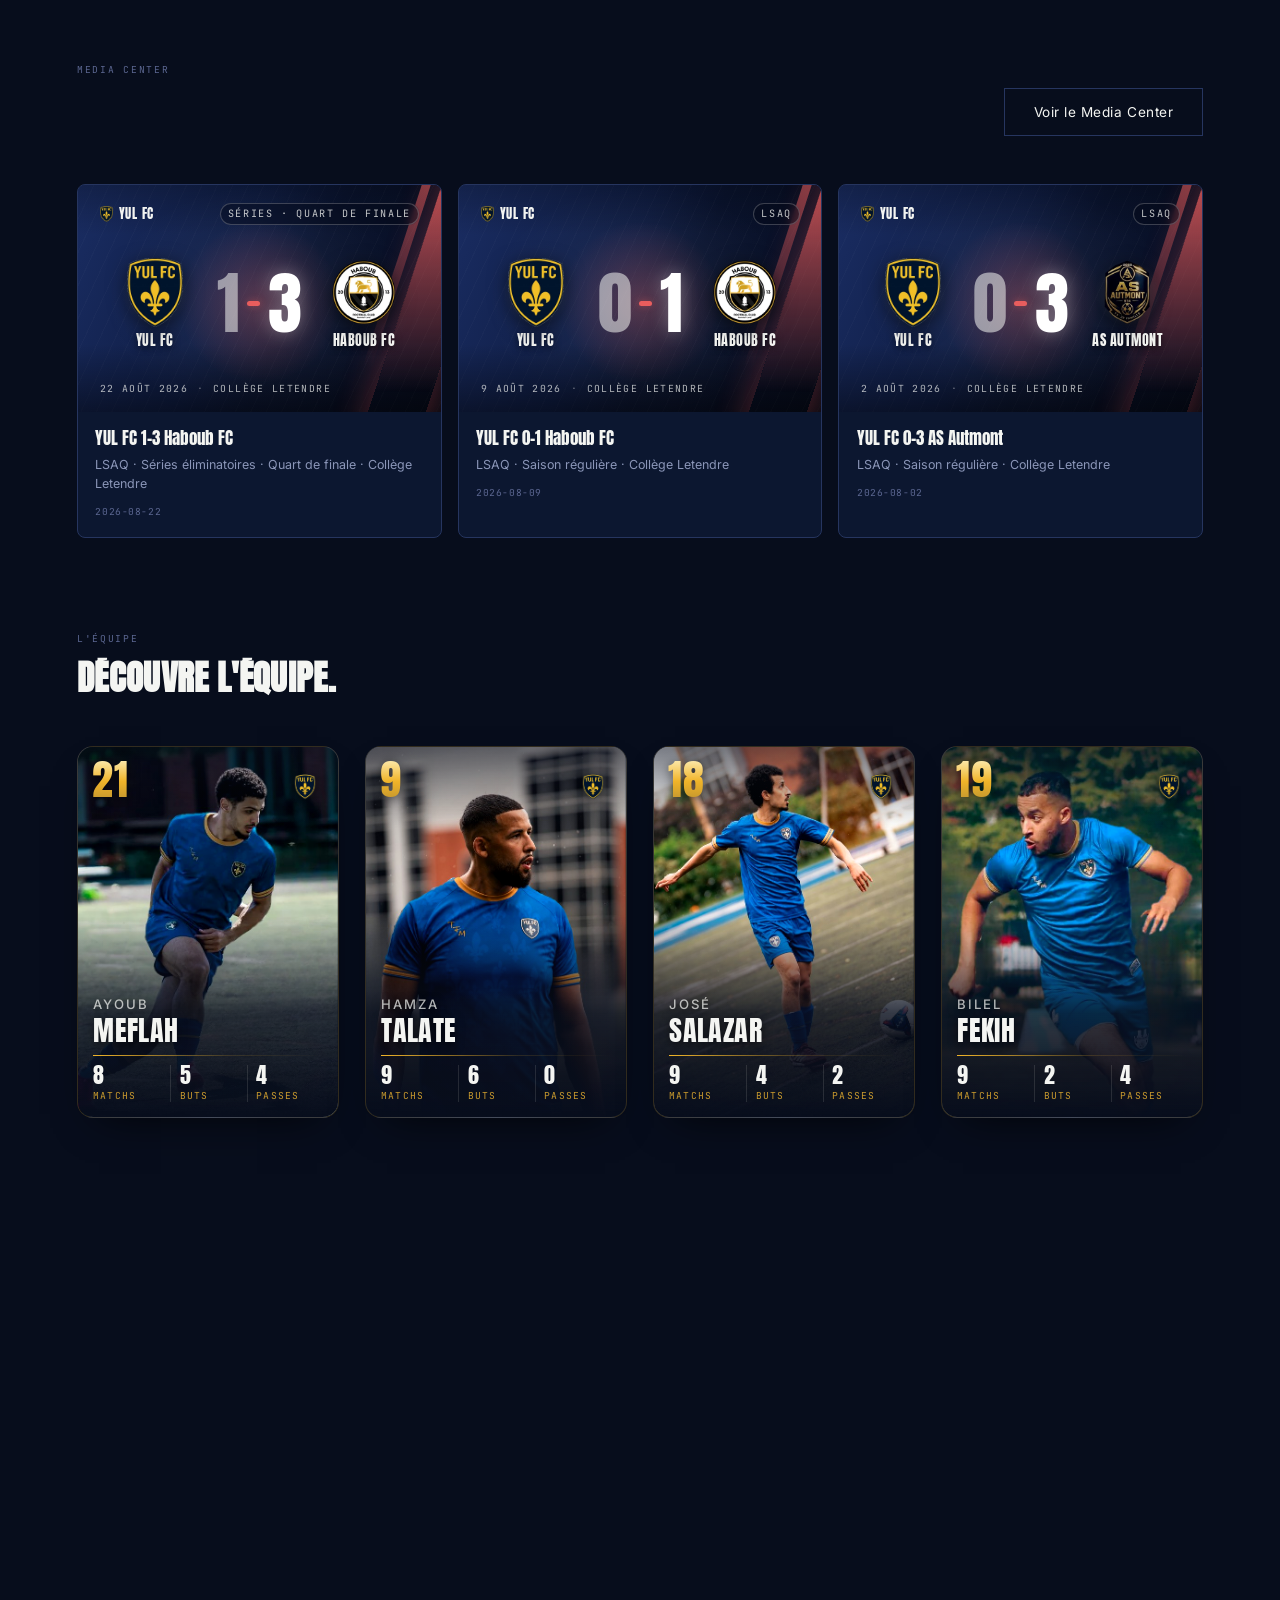
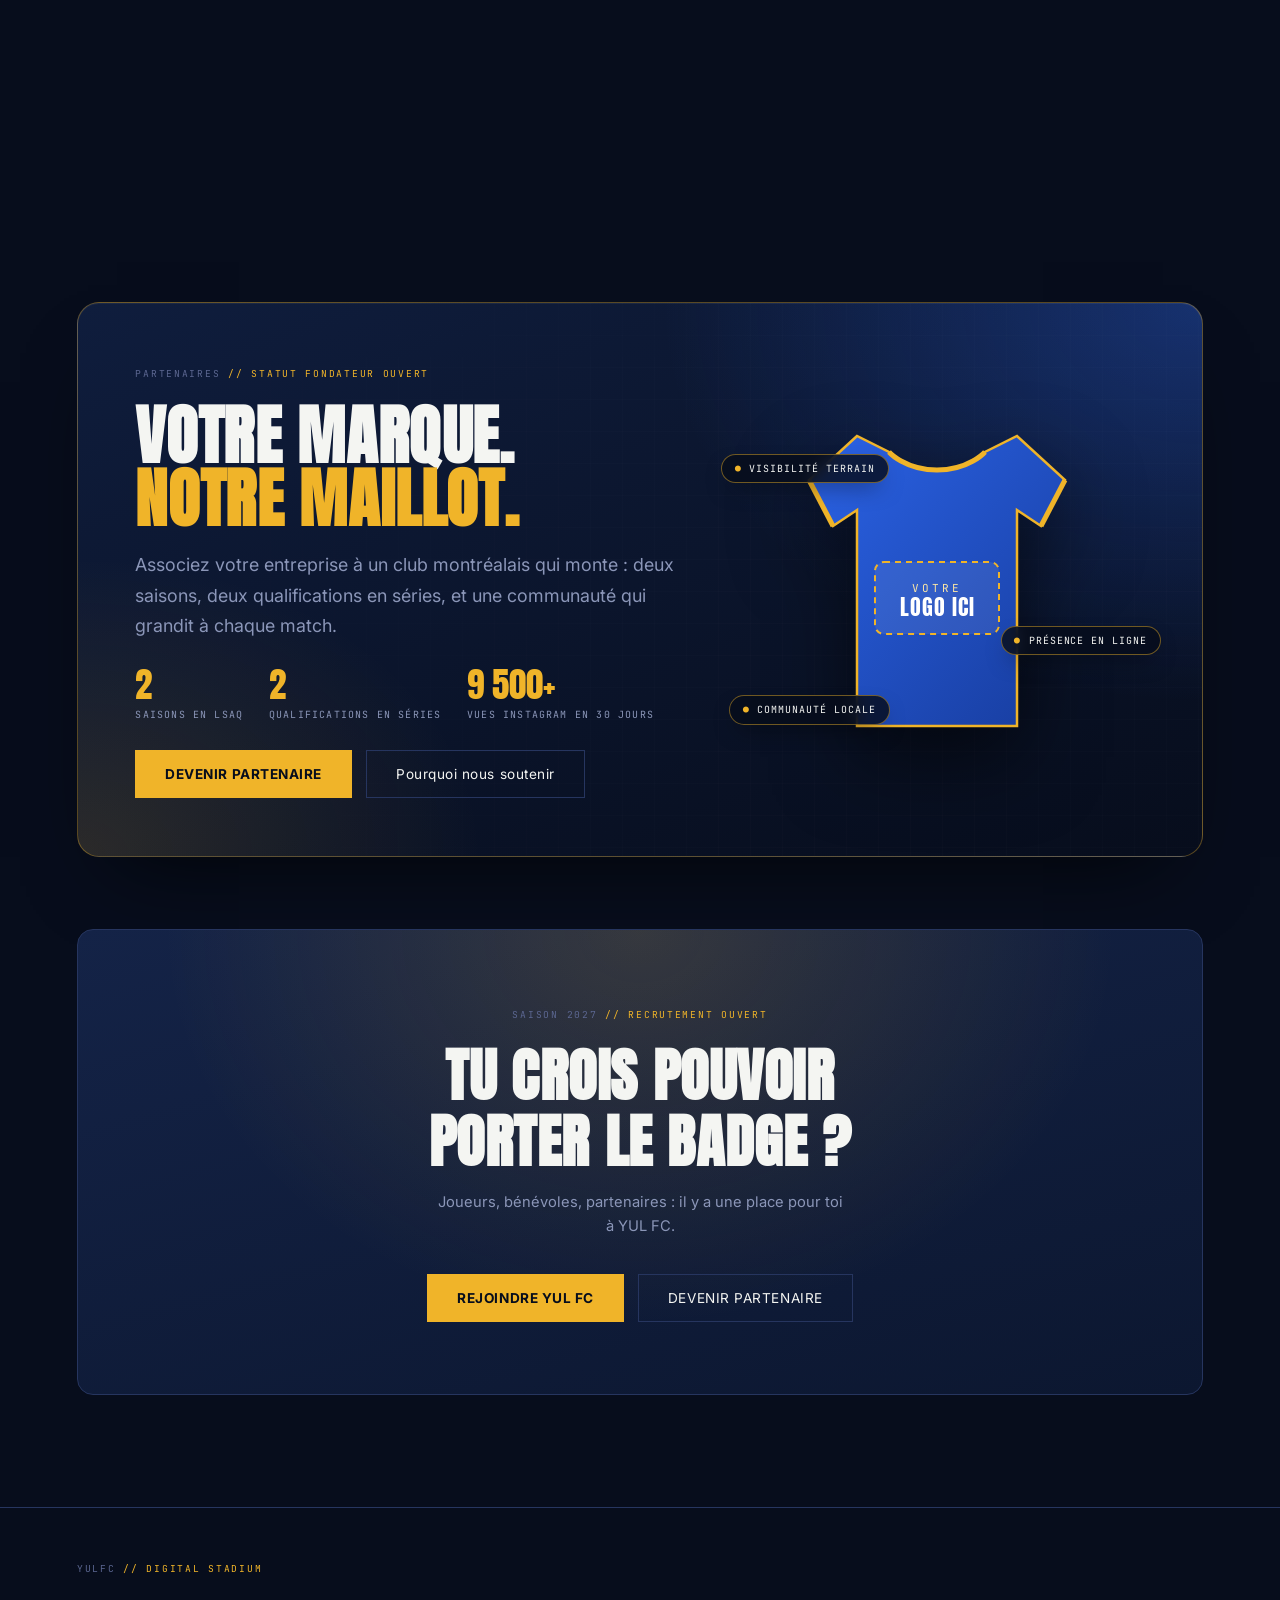
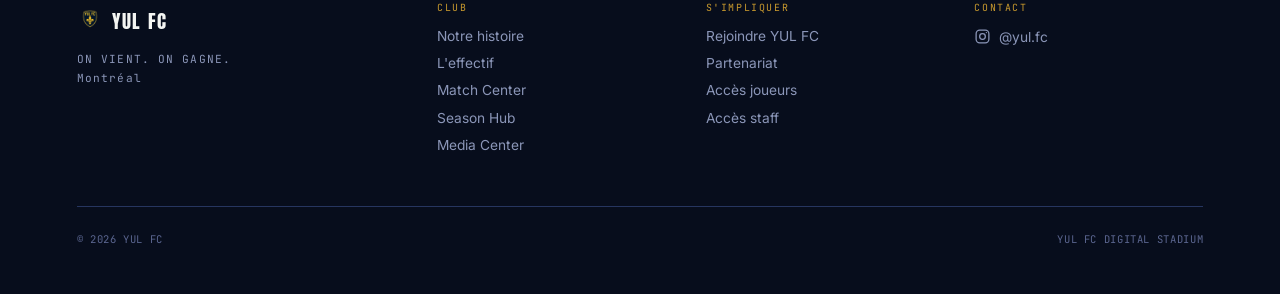
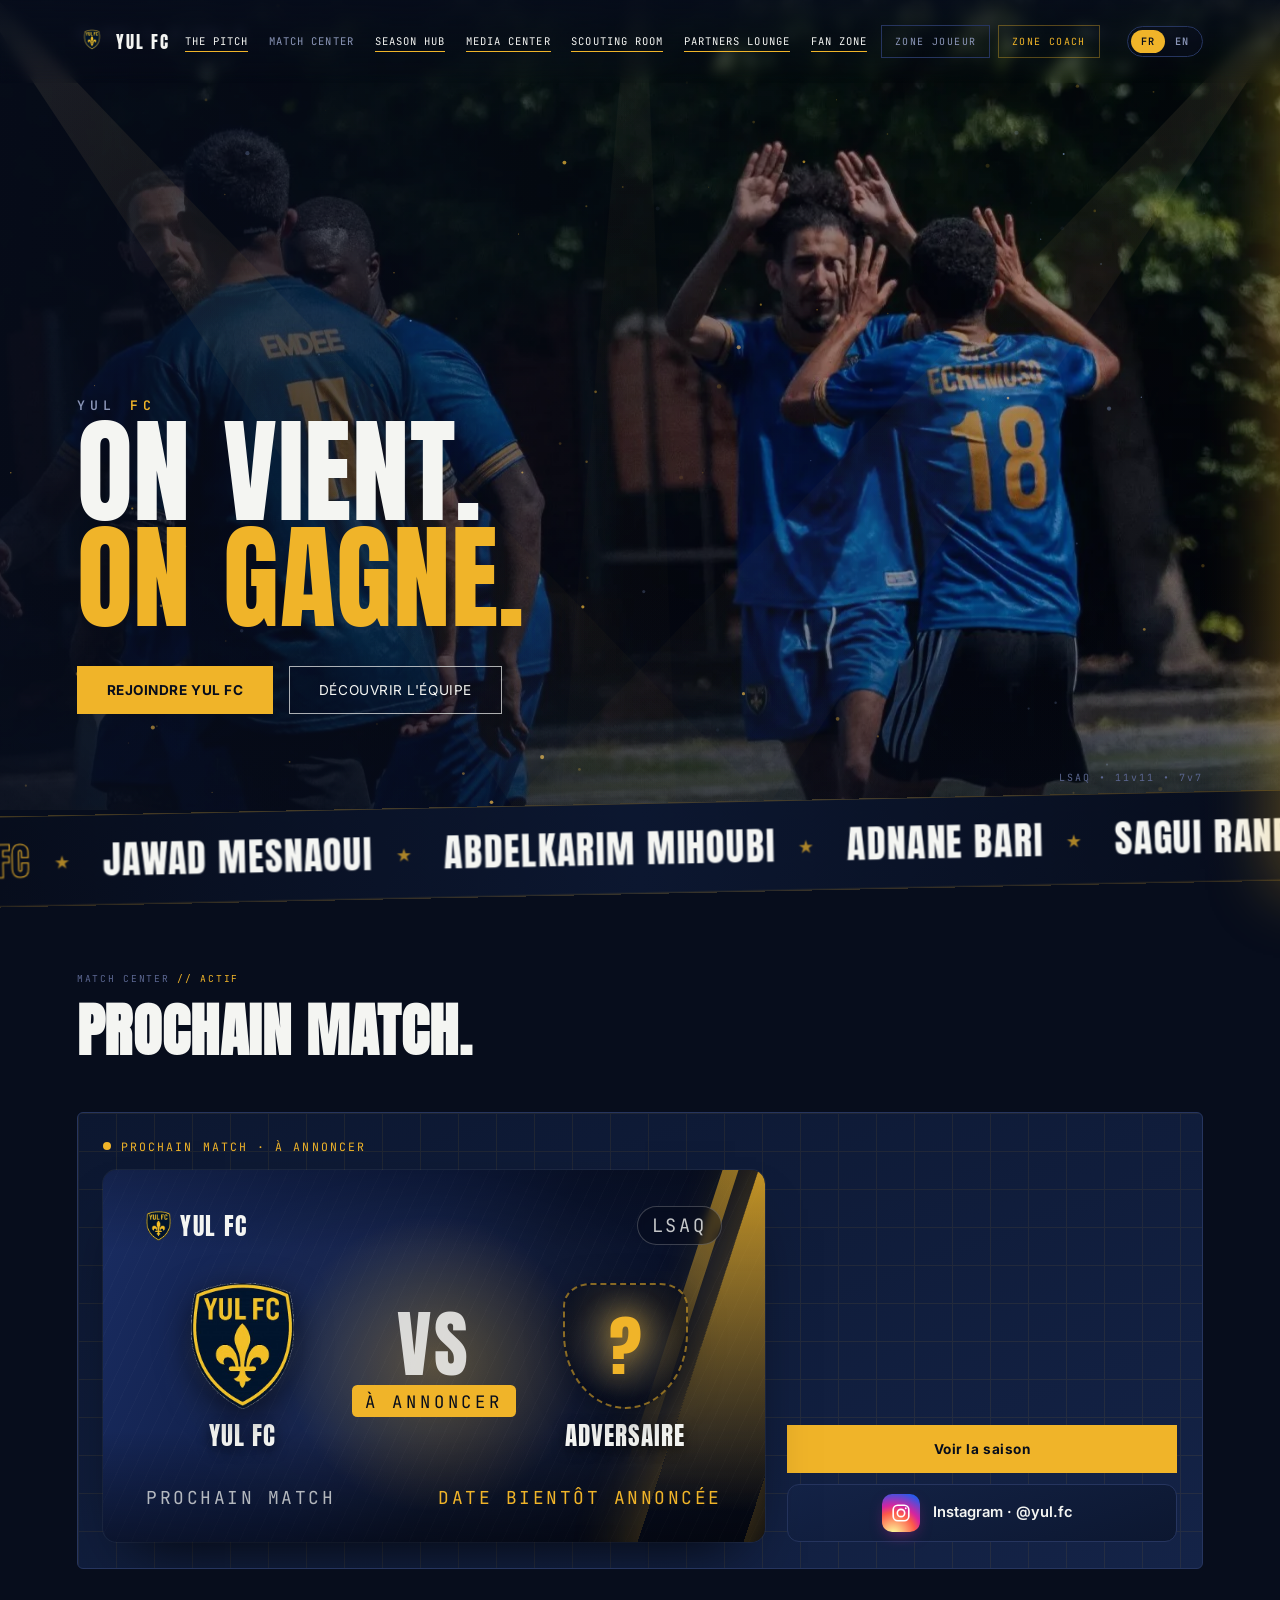
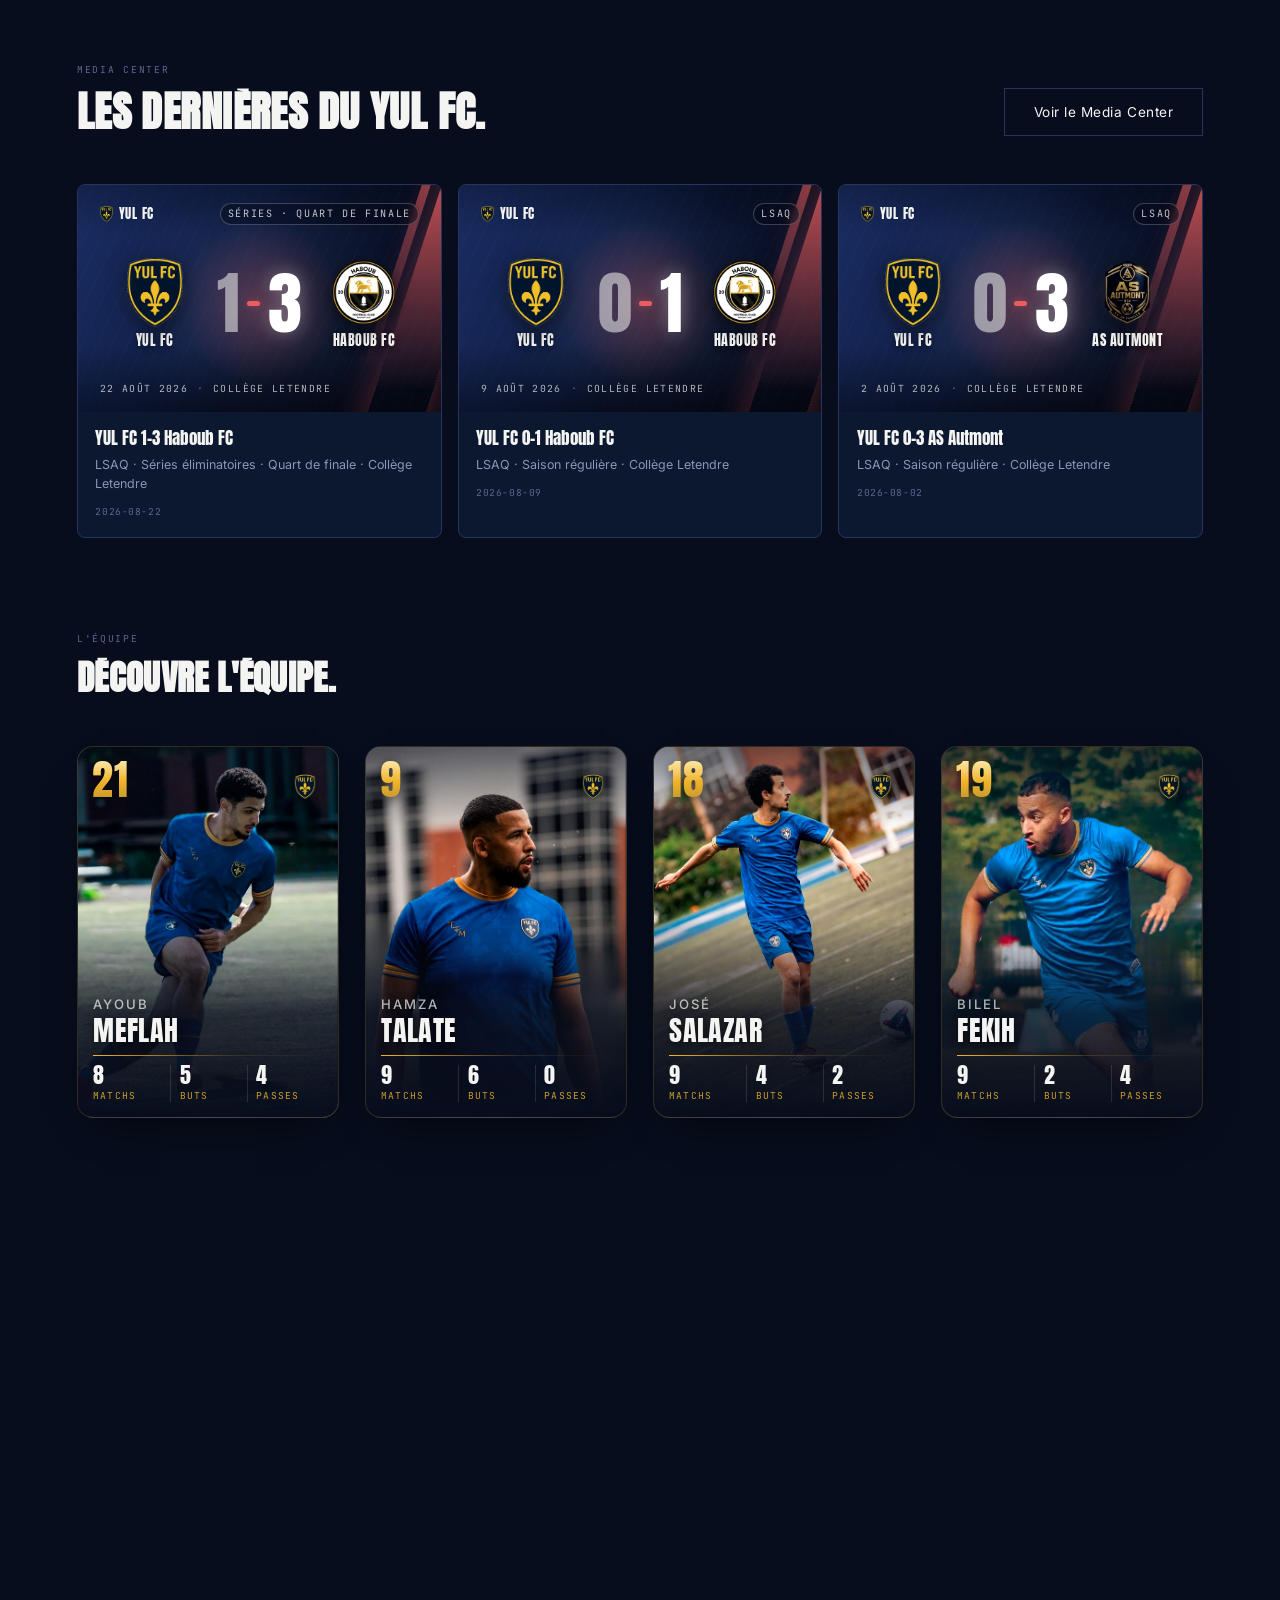
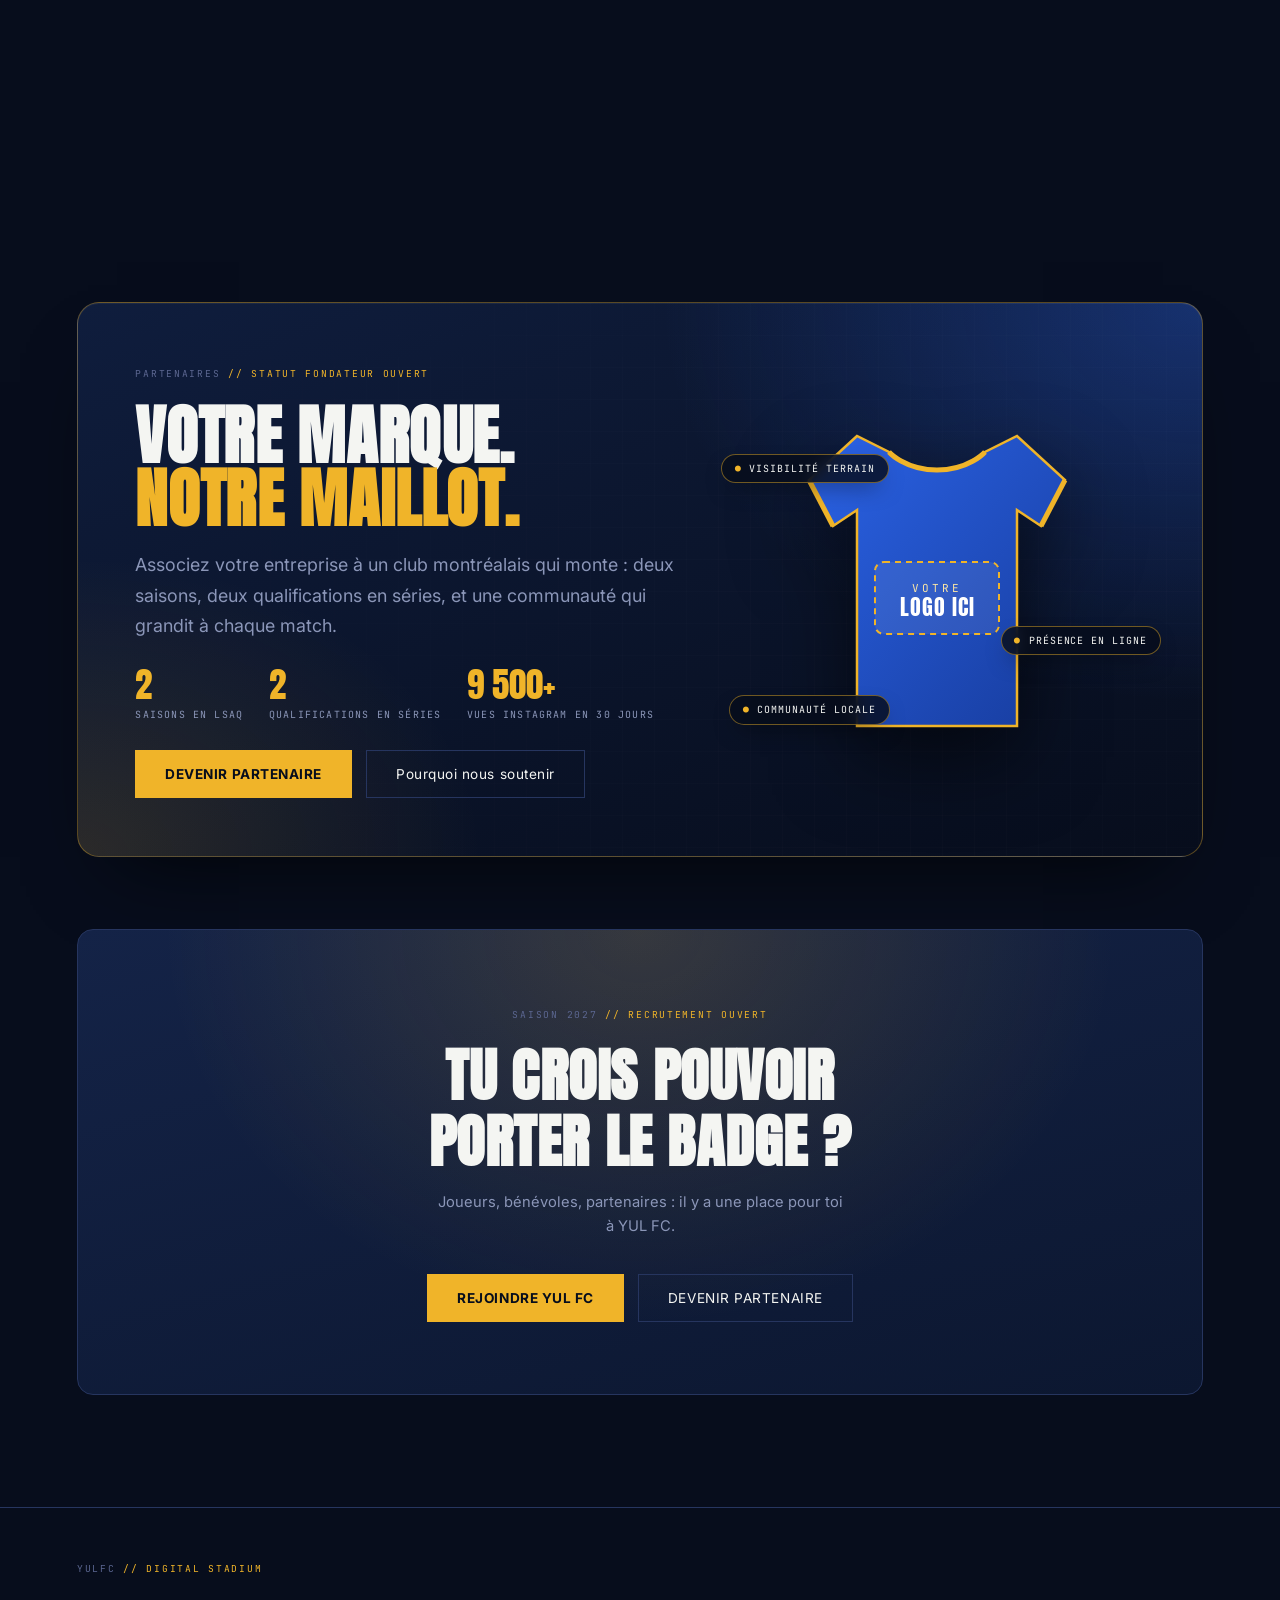
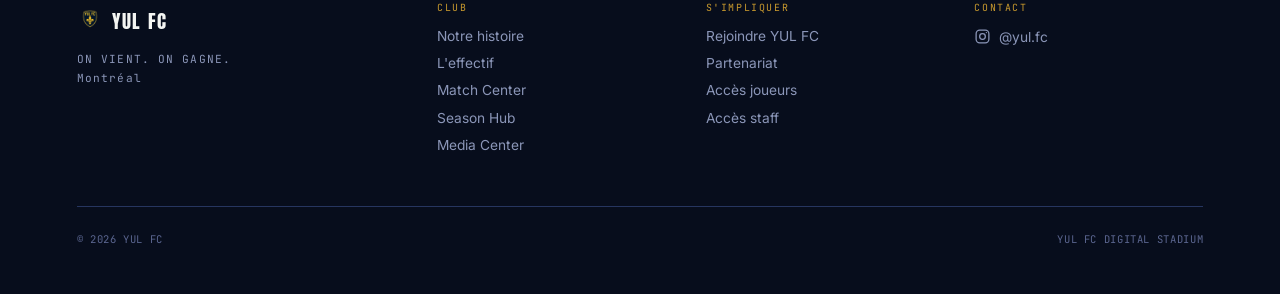
